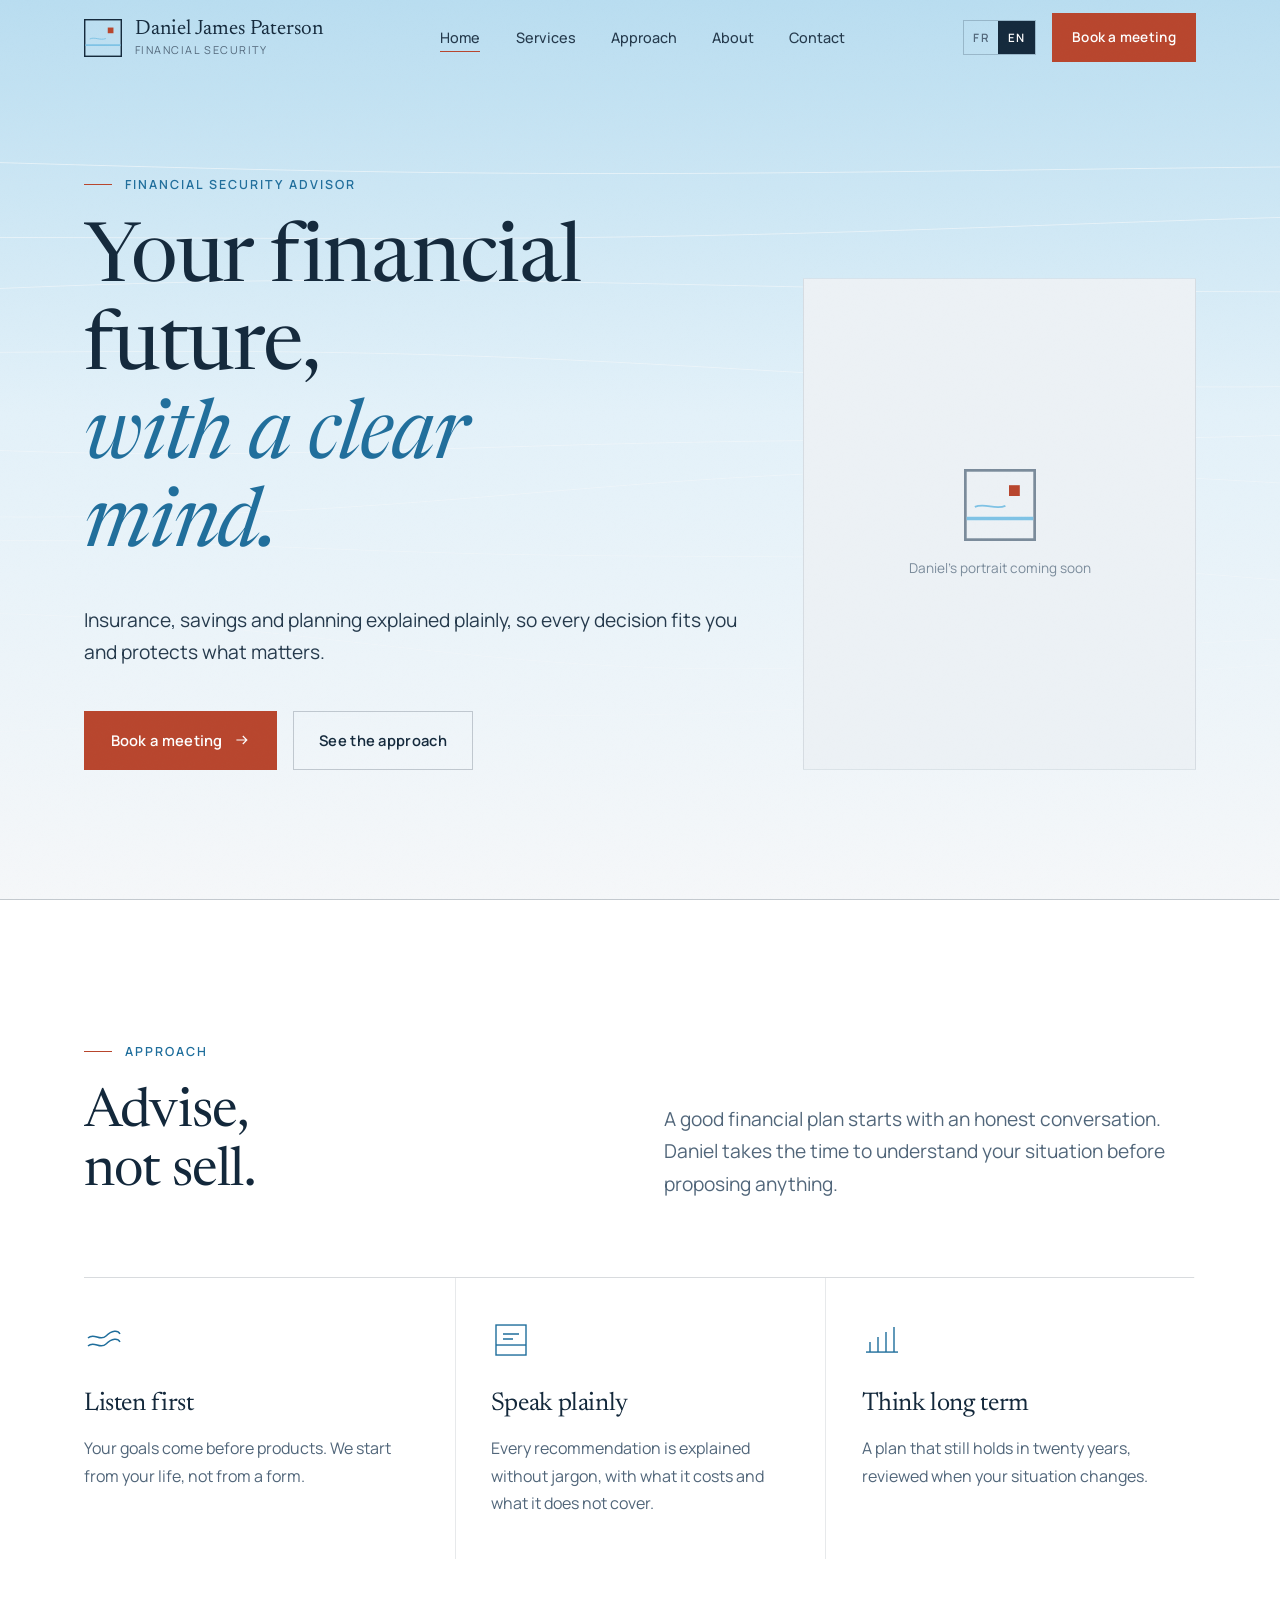
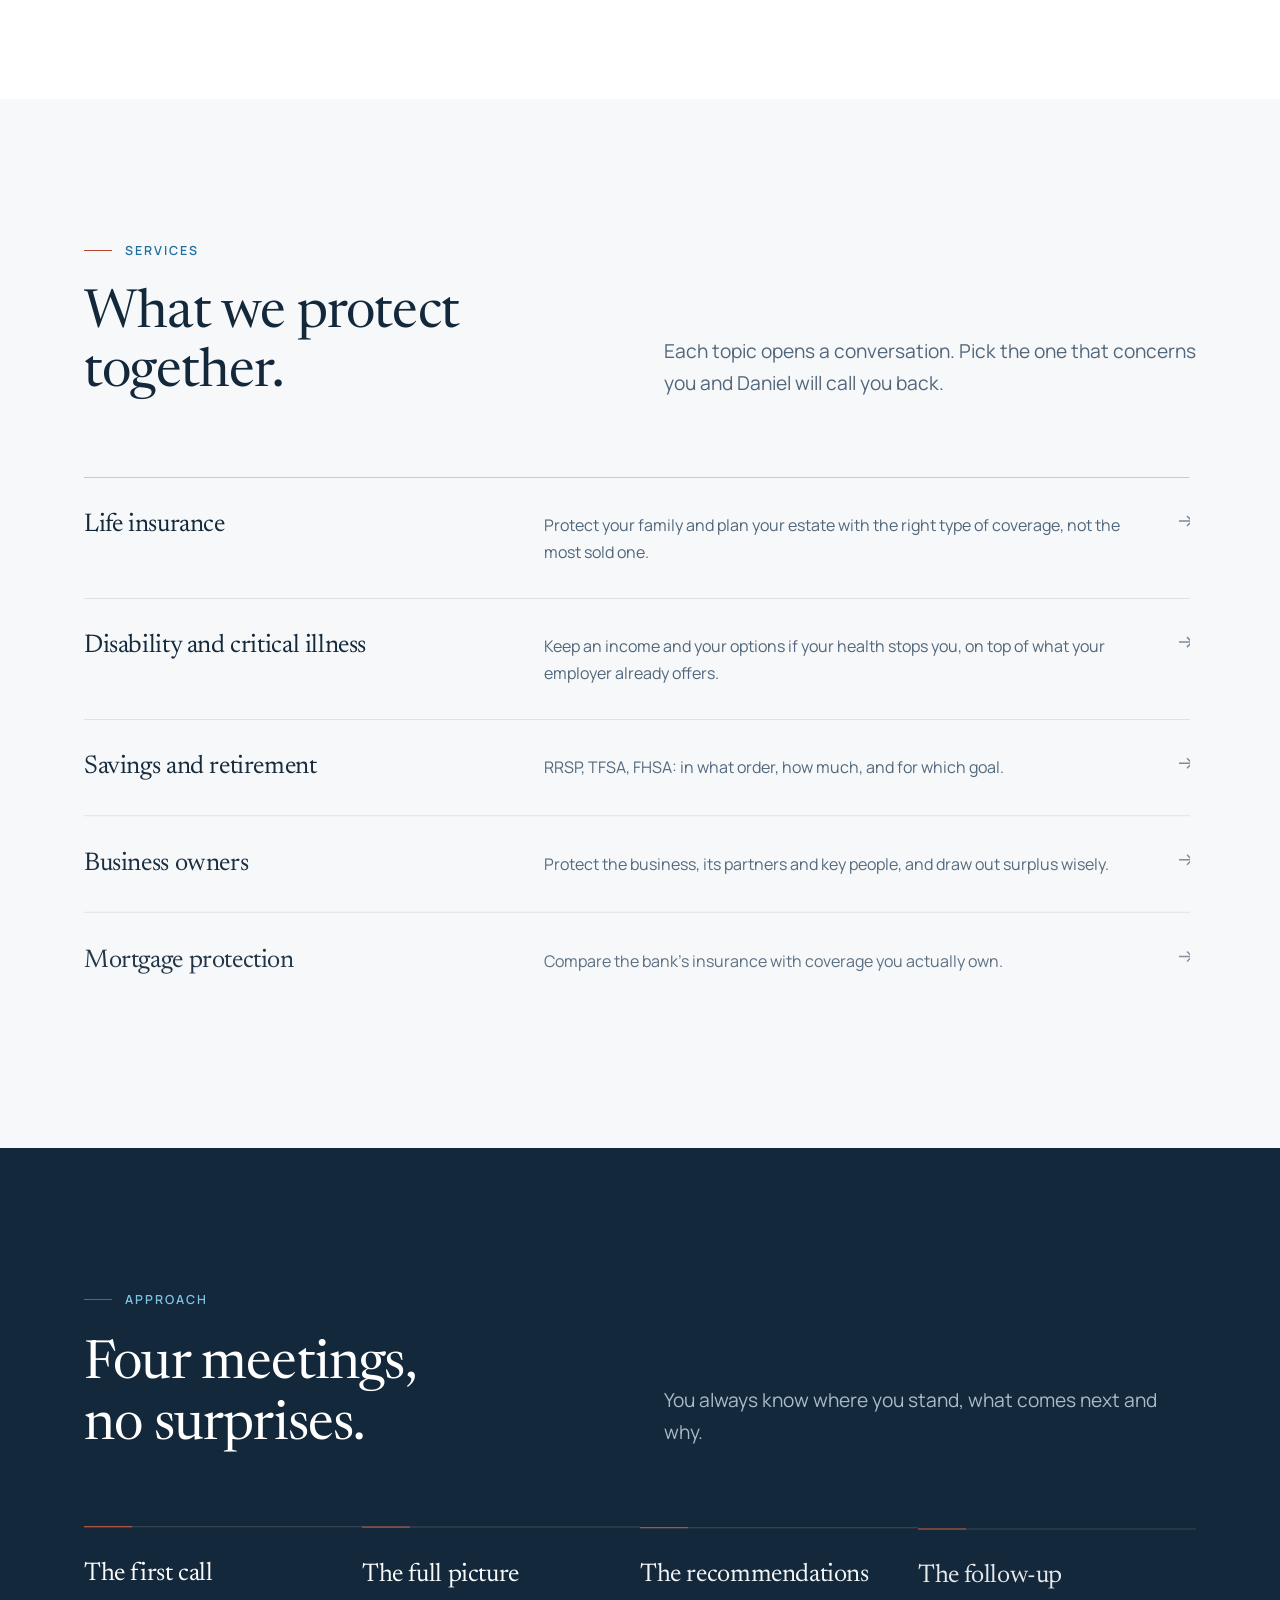
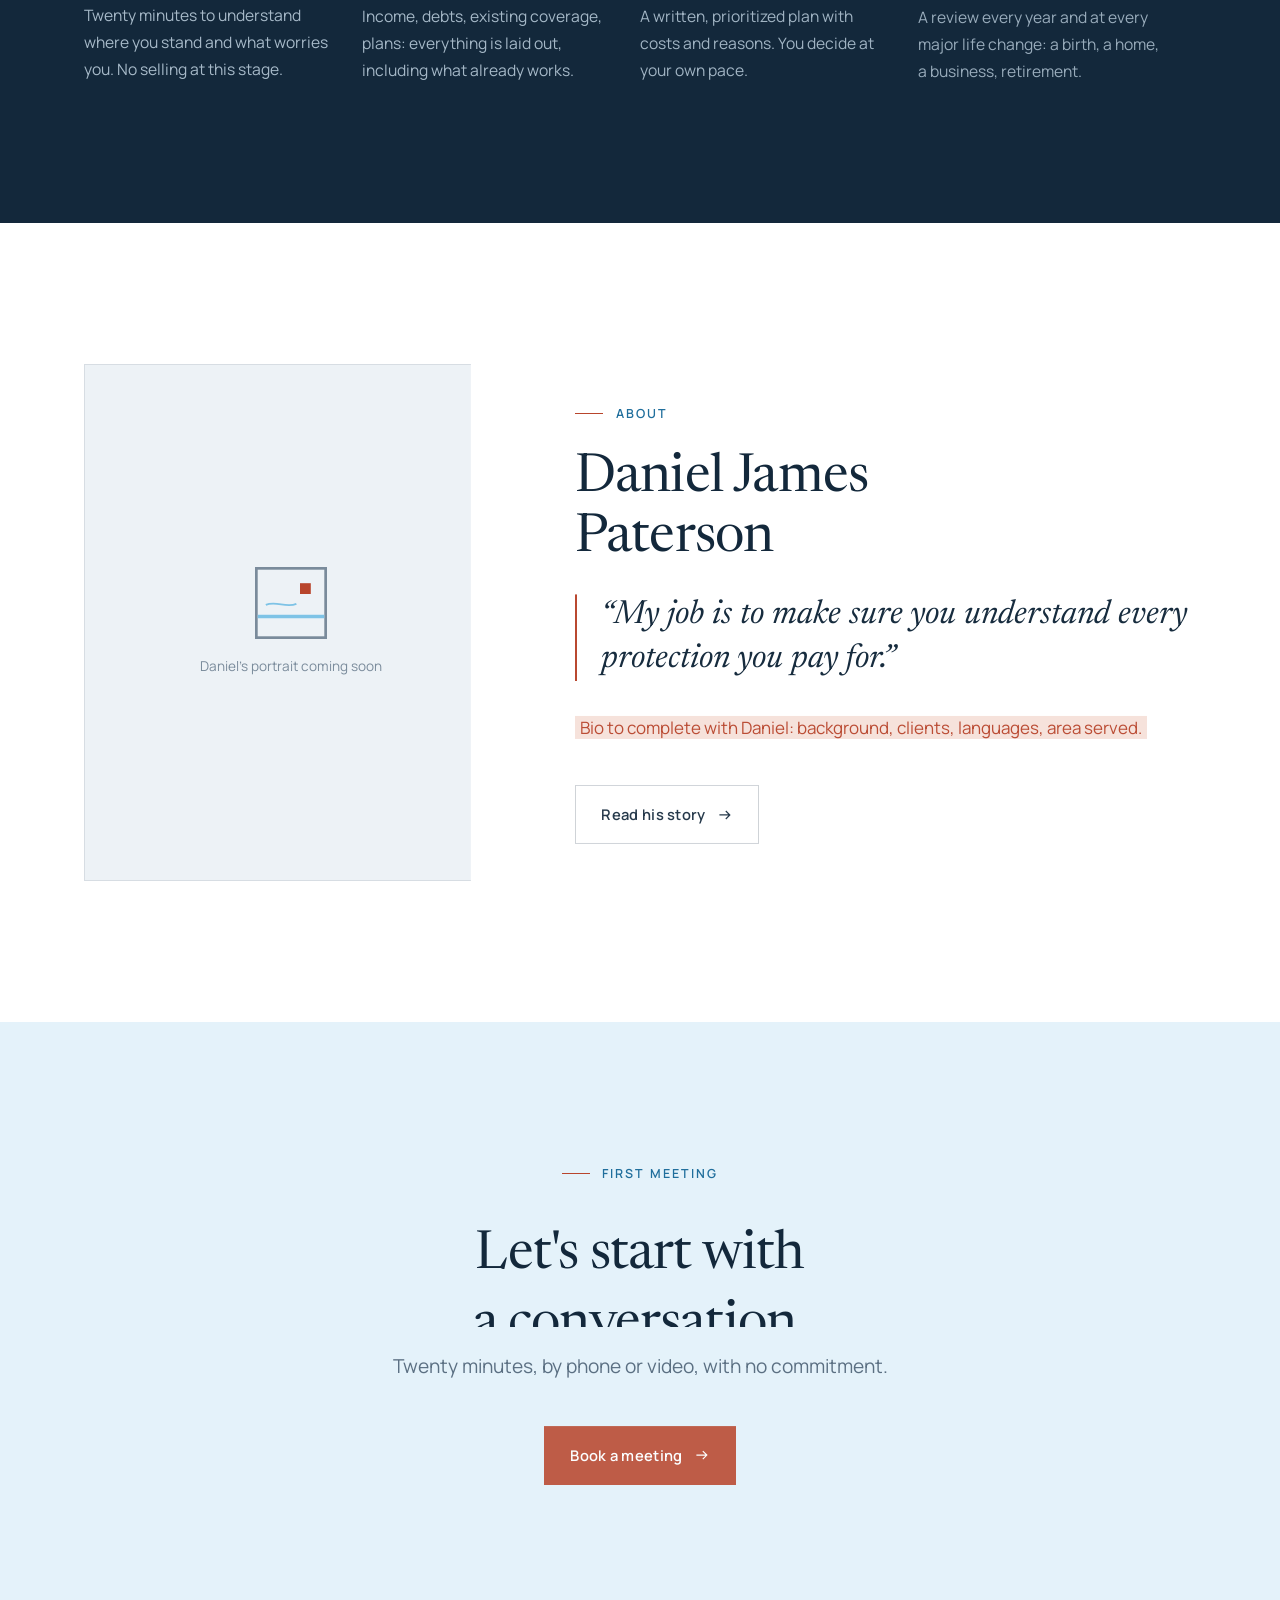
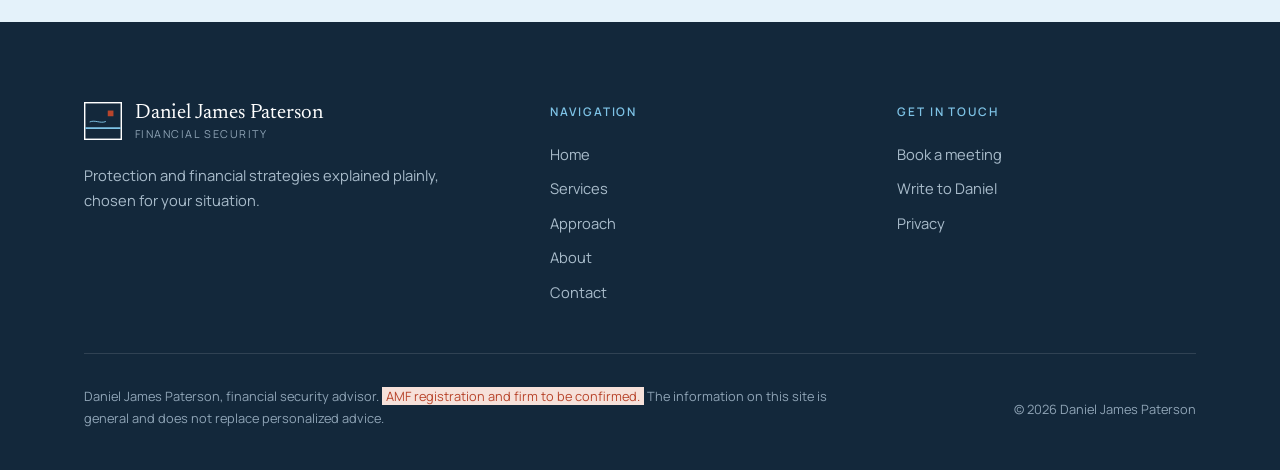
==== index.html @ 4a8aaa99 "Site de Daniel James Paterson : structure, système visuel ciel / nuage / ambre, mouvement Lenis + GS" ====
<!doctype html>
<html lang="fr" data-lang="fr" class="no-js" data-title-fr="Daniel James Paterson, conseiller en sécurité financière" data-title-en="Daniel James Paterson, financial security advisor">
<head>
<meta charset="utf-8">
<meta name="viewport" content="width=device-width, initial-scale=1">
<script>(function(h){h.className='js';try{var l=new URLSearchParams(location.search).get('lang')||localStorage.getItem('djp-lang');if(l==='en'){h.setAttribute('data-lang','en');h.lang='en'}}catch(e){}if(window.matchMedia&&matchMedia('(prefers-reduced-motion: reduce)').matches)h.className+=' reduce'})(document.documentElement)</script>
<title>Daniel James Paterson, conseiller en sécurité financière</title>
<meta name="description" content="Assurance vie, invalidité, épargne et planification expliquées simplement. Prenez rendez-vous avec Daniel James Paterson.">
<link rel="canonical" href="https://danieljamespaterson.vercel.app/">
<meta property="og:type" content="website">
<meta property="og:title" content="Daniel James Paterson, conseiller en sécurité financière">
<meta property="og:description" content="Assurance vie, invalidité, épargne et planification expliquées simplement. Prenez rendez-vous avec Daniel James Paterson.">
<meta property="og:url" content="https://danieljamespaterson.vercel.app/">
<meta property="og:locale" content="fr_CA">
<meta property="og:locale:alternate" content="en_CA">
<meta name="theme-color" content="#B9DEF1">
<link rel="icon" href="/assets/favicon.svg" type="image/svg+xml">
<link rel="preconnect" href="https://fonts.googleapis.com">
<link rel="preconnect" href="https://fonts.gstatic.com" crossorigin>
<link href="https://fonts.googleapis.com/css2?family=Manrope:wght@400;500;600&family=Newsreader:ital,opsz,wght@0,6..72,400;0,6..72,500;1,6..72,400&display=swap" rel="stylesheet">
<link rel="stylesheet" href="/assets/site.css">
<script src="/assets/vendor/lenis.min.js" defer></script>
<script src="/assets/vendor/gsap.min.js" defer></script>
<script src="/assets/vendor/ScrollTrigger.min.js" defer></script>
<script src="/assets/site.js" defer></script>
</head>
<body data-page="index">
<a class="skip" href="#main"><span lang="fr">Aller au contenu</span><span lang="en">Skip to content</span></a>
<header class="site-header">
  <div class="wrap nav">
    <a class="brand" href="/" data-aria-fr="Daniel James Paterson, accueil" data-aria-en="Daniel James Paterson, home" aria-label="Daniel James Paterson, accueil"><svg class="brand-mark" viewBox="0 0 40 40" aria-hidden="true"><rect x="0.75" y="0.75" width="38.5" height="38.5" fill="none" stroke="currentColor" stroke-width="1.5"/><path d="M1.5 27.5 H38.5" stroke="#7EC3E6" stroke-width="2"/><path d="M6 21 C12 18.5 17 23 23 20.5" fill="none" stroke="#7EC3E6" stroke-width="1"/><rect x="25" y="9" width="6" height="6" fill="#B8452C"/></svg><span class="brand-name">Daniel James Paterson<small><span lang="fr">Sécurité financière</span><span lang="en">Financial security</span></small></span></a>
    <nav aria-label="Principale"><ul class="nav-links"><li><a href="/" aria-current="page"><span lang="fr">Accueil</span><span lang="en">Home</span></a></li><li><a href="/#services"><span lang="fr">Services</span><span lang="en">Services</span></a></li><li><a href="/#demarche"><span lang="fr">Démarche</span><span lang="en">Approach</span></a></li><li><a href="/a-propos"><span lang="fr">À propos</span><span lang="en">About</span></a></li><li><a href="/contact"><span lang="fr">Contact</span><span lang="en">Contact</span></a></li></ul></nav>
    <div class="nav-tools">
      <div class="lang-toggle" role="group" aria-label="Langue / Language"><button type="button" data-l="fr" class="on" aria-pressed="true">FR</button><button type="button" data-l="en" aria-pressed="false">EN</button></div>
      <a class="btn btn--primary nav-cta" href="/contact" data-booking><span lang="fr">Prendre rendez-vous</span><span lang="en">Book a meeting</span></a>
      <button class="burger" type="button" aria-label="Menu" aria-expanded="false" aria-controls="mobile-menu"><span></span><span></span><span></span></button>
    </div>
  </div>
</header>
<div class="mobile-menu" id="mobile-menu" data-lenis-prevent>
  <ul><li><a href="/"><span lang="fr">Accueil</span><span lang="en">Home</span></a></li><li><a href="/#services"><span lang="fr">Services</span><span lang="en">Services</span></a></li><li><a href="/#demarche"><span lang="fr">Démarche</span><span lang="en">Approach</span></a></li><li><a href="/a-propos"><span lang="fr">À propos</span><span lang="en">About</span></a></li><li><a href="/contact"><span lang="fr">Contact</span><span lang="en">Contact</span></a></li></ul>
  <a class="btn btn--primary" href="/contact" data-booking><span lang="fr">Prendre rendez-vous</span><span lang="en">Book a meeting</span> <svg viewBox="0 0 20 20" fill="none" aria-hidden="true"><path d="M3 10h13M11 5l5 5-5 5" stroke="currentColor" stroke-width="1.5"/></svg></a>
</div>

<main id="main">
  <section class="hero">
    <div class="hero-sky" aria-hidden="true" data-parallax="-0.06"><canvas></canvas></div>
    <div class="wrap">
      <div class="hero-grid">
        <div>
          <p class="eyebrow"><span lang="fr">Conseiller en sécurité financière</span><span lang="en">Financial security advisor</span></p>
          <h1 data-split><span lang="fr">Votre avenir financier,<br><em>l'esprit clair.</em></span><span lang="en">Your financial future,<br><em>with a clear mind.</em></span></h1>
          <p class="lede" data-reveal><span lang="fr">Assurance, épargne et planification expliquées simplement, pour que chaque décision vous ressemble et protège ce qui compte.</span><span lang="en">Insurance, savings and planning explained plainly, so every decision fits you and protects what matters.</span></p>
          <div class="hero-actions" data-reveal>
            <a class="btn btn--primary" href="/contact" data-booking><span lang="fr">Prendre rendez-vous</span><span lang="en">Book a meeting</span> <svg viewBox="0 0 20 20" fill="none" aria-hidden="true"><path d="M3 10h13M11 5l5 5-5 5" stroke="currentColor" stroke-width="1.5"/></svg></a>
            <a class="btn btn--ghost" href="#demarche"><span lang="fr">Voir la démarche</span><span lang="en">See the approach</span></a>
          </div>
        </div>
        <div class="hero-portrait wipe"><div class="portrait-placeholder"><div><svg class="brand-mark" style="width:72px;height:72px;margin:0 auto 1rem;color:#7A8B9B" viewBox="0 0 40 40" aria-hidden="true"><rect x="0.75" y="0.75" width="38.5" height="38.5" fill="none" stroke="currentColor" stroke-width="1.5"/><path d="M1.5 27.5 H38.5" stroke="#7EC3E6" stroke-width="2"/><path d="M6 21 C12 18.5 17 23 23 20.5" fill="none" stroke="#7EC3E6" stroke-width="1"/><rect x="25" y="9" width="6" height="6" fill="#B8452C"/></svg><span lang="fr">Portrait de Daniel à venir</span><span lang="en">Daniel's portrait coming soon</span></div></div></div>
      </div>
    </div>
    <div class="horizon" aria-hidden="true"></div>
  </section>

  <section class="section section--white" id="approche">
    <div class="wrap">
      <div class="section-head">
        <div><p class="eyebrow"><span lang="fr">Approche</span><span lang="en">Approach</span></p><h2 data-split><span lang="fr">Conseiller,<br>pas vendre.</span><span lang="en">Advise,<br>not sell.</span></h2></div>
        <p class="lede" data-reveal><span lang="fr">Un bon plan financier commence par une conversation honnête. Daniel prend le temps de comprendre votre situation avant de proposer quoi que ce soit.</span><span lang="en">A good financial plan starts with an honest conversation. Daniel takes the time to understand your situation before proposing anything.</span></p>
      </div>
      <div class="pillars" data-rule><div class="pillar" data-reveal><svg class="pillar-icon" viewBox="0 0 40 40" fill="none" stroke="currentColor" stroke-width="1.4"><path d="M4 26 C10 20 16 30 22 24 S34 18 36 22"/><path d="M4 18 C10 12 16 22 22 16 S34 10 36 14"/></svg><h3><span lang="fr">D'abord écouter</span><span lang="en">Listen first</span></h3><p><span lang="fr">Vos objectifs passent avant les produits. On part de votre vie, pas d'un formulaire.</span><span lang="en">Your goals come before products. We start from your life, not from a form.</span></p></div><div class="pillar" data-reveal><svg class="pillar-icon" viewBox="0 0 40 40" fill="none" stroke="currentColor" stroke-width="1.4"><rect x="5" y="5" width="30" height="30"/><path d="M5 25 H35"/><path d="M12 14 H28 M12 19 H22"/></svg><h3><span lang="fr">Parler clairement</span><span lang="en">Speak plainly</span></h3><p><span lang="fr">Chaque recommandation est expliquée sans jargon, avec ce qu'elle coûte et ce qu'elle ne couvre pas.</span><span lang="en">Every recommendation is explained without jargon, with what it costs and what it does not cover.</span></p></div><div class="pillar" data-reveal><svg class="pillar-icon" viewBox="0 0 40 40" fill="none" stroke="currentColor" stroke-width="1.4"><path d="M4 32 H36"/><path d="M8 32 V22 M16 32 V17 M24 32 V12 M32 32 V7"/></svg><h3><span lang="fr">Voir loin</span><span lang="en">Think long term</span></h3><p><span lang="fr">Un plan qui tient dans vingt ans, révisé quand votre situation change.</span><span lang="en">A plan that still holds in twenty years, reviewed when your situation changes.</span></p></div></div>
    </div>
  </section>

  <section class="section" id="services">
    <div class="wrap">
      <div class="section-head">
        <div><p class="eyebrow">Services</p><h2 data-split><span lang="fr">Ce que nous<br>protégeons ensemble.</span><span lang="en">What we protect<br>together.</span></h2></div>
        <p class="lede" data-reveal><span lang="fr">Chaque sujet ouvre une conversation. Choisissez celui qui vous concerne, Daniel vous rappelle.</span><span lang="en">Each topic opens a conversation. Pick the one that concerns you and Daniel will call you back.</span></p>
      </div>
      <div class="services" data-rule>
      <a class="service" href="/contact?sujet=vie" data-reveal>
        <h3><span lang="fr">Assurance vie</span><span lang="en">Life insurance</span></h3>
        <p><span lang="fr">Protéger les vôtres et prévoir la succession, avec le bon type de couverture plutôt que la plus vendue.</span><span lang="en">Protect your family and plan your estate with the right type of coverage, not the most sold one.</span></p>
        <svg class="arrow" viewBox="0 0 20 20" fill="none" aria-hidden="true"><path d="M3 10h13M11 5l5 5-5 5" stroke="currentColor" stroke-width="1.5"/></svg>
      </a>
      <a class="service" href="/contact?sujet=invalidite" data-reveal>
        <h3><span lang="fr">Invalidité et maladies graves</span><span lang="en">Disability and critical illness</span></h3>
        <p><span lang="fr">Garder un revenu et des choix si la santé vous arrête, en complément de ce que votre employeur offre déjà.</span><span lang="en">Keep an income and your options if your health stops you, on top of what your employer already offers.</span></p>
        <svg class="arrow" viewBox="0 0 20 20" fill="none" aria-hidden="true"><path d="M3 10h13M11 5l5 5-5 5" stroke="currentColor" stroke-width="1.5"/></svg>
      </a>
      <a class="service" href="/contact?sujet=epargne" data-reveal>
        <h3><span lang="fr">Épargne et retraite</span><span lang="en">Savings and retirement</span></h3>
        <p><span lang="fr">REER, CELI, CELIAPP : dans quel ordre, combien, et pour quel projet.</span><span lang="en">RRSP, TFSA, FHSA: in what order, how much, and for which goal.</span></p>
        <svg class="arrow" viewBox="0 0 20 20" fill="none" aria-hidden="true"><path d="M3 10h13M11 5l5 5-5 5" stroke="currentColor" stroke-width="1.5"/></svg>
      </a>
      <a class="service" href="/contact?sujet=entreprise" data-reveal>
        <h3><span lang="fr">Entrepreneurs</span><span lang="en">Business owners</span></h3>
        <p><span lang="fr">Protéger l'entreprise, ses associés et ses personnes clés, et sortir les surplus intelligemment.</span><span lang="en">Protect the business, its partners and key people, and draw out surplus wisely.</span></p>
        <svg class="arrow" viewBox="0 0 20 20" fill="none" aria-hidden="true"><path d="M3 10h13M11 5l5 5-5 5" stroke="currentColor" stroke-width="1.5"/></svg>
      </a>
      <a class="service" href="/contact?sujet=hypotheque" data-reveal>
        <h3><span lang="fr">Protection hypothécaire</span><span lang="en">Mortgage protection</span></h3>
        <p><span lang="fr">Comparer l'assurance de la banque avec une couverture qui vous appartient.</span><span lang="en">Compare the bank's insurance with coverage you actually own.</span></p>
        <svg class="arrow" viewBox="0 0 20 20" fill="none" aria-hidden="true"><path d="M3 10h13M11 5l5 5-5 5" stroke="currentColor" stroke-width="1.5"/></svg>
      </a>
      </div>
    </div>
  </section>

  <section class="section section--ink" id="demarche">
    <div class="wrap">
      <div class="section-head">
        <div><p class="eyebrow"><span lang="fr">Démarche</span><span lang="en">Approach</span></p><h2 data-split><span lang="fr">Quatre rendez-vous,<br>aucune surprise.</span><span lang="en">Four meetings,<br>no surprises.</span></h2></div>
        <p class="lede" data-reveal><span lang="fr">Vous savez toujours où vous en êtes, ce qui vient ensuite et pourquoi.</span><span lang="en">You always know where you stand, what comes next and why.</span></p>
      </div>
      <div class="steps"><div class="step" data-reveal><h3><span lang="fr">Le premier appel</span><span lang="en">The first call</span></h3><p><span lang="fr">Vingt minutes pour comprendre où vous en êtes et ce qui vous préoccupe. Aucune vente à cette étape.</span><span lang="en">Twenty minutes to understand where you stand and what worries you. No selling at this stage.</span></p></div><div class="step" data-reveal><h3><span lang="fr">Le portrait</span><span lang="en">The full picture</span></h3><p><span lang="fr">Revenus, dettes, protections existantes, projets : tout est mis à plat, y compris ce qui fonctionne déjà.</span><span lang="en">Income, debts, existing coverage, plans: everything is laid out, including what already works.</span></p></div><div class="step" data-reveal><h3><span lang="fr">Les recommandations</span><span lang="en">The recommendations</span></h3><p><span lang="fr">Un plan écrit, priorisé, avec les coûts et les raisons. Vous décidez à votre rythme.</span><span lang="en">A written, prioritized plan with costs and reasons. You decide at your own pace.</span></p></div><div class="step" data-reveal><h3><span lang="fr">Le suivi</span><span lang="en">The follow-up</span></h3><p><span lang="fr">Une revue chaque année et à chaque grand changement de vie : naissance, maison, entreprise, retraite.</span><span lang="en">A review every year and at every major life change: a birth, a home, a business, retirement.</span></p></div></div>
    </div>
  </section>

  <section class="section section--white" id="a-propos">
    <div class="wrap about-grid">
      <div class="hero-portrait wipe"><div class="portrait-placeholder"><div><svg class="brand-mark" style="width:72px;height:72px;margin:0 auto 1rem;color:#7A8B9B" viewBox="0 0 40 40" aria-hidden="true"><rect x="0.75" y="0.75" width="38.5" height="38.5" fill="none" stroke="currentColor" stroke-width="1.5"/><path d="M1.5 27.5 H38.5" stroke="#7EC3E6" stroke-width="2"/><path d="M6 21 C12 18.5 17 23 23 20.5" fill="none" stroke="#7EC3E6" stroke-width="1"/><rect x="25" y="9" width="6" height="6" fill="#B8452C"/></svg><span lang="fr">Portrait de Daniel à venir</span><span lang="en">Daniel's portrait coming soon</span></div></div></div>
      <div>
        <p class="eyebrow"><span lang="fr">À propos</span><span lang="en">About</span></p>
        <h2 data-split>Daniel James<br>Paterson</h2>
        <blockquote data-reveal><span lang="fr">« Mon travail, c'est que vous compreniez chaque protection que vous payez. »</span><span lang="en">“My job is to make sure you understand every protection you pay for.”</span></blockquote>
        <p data-reveal style="color:var(--texte2)"><span lang="fr"><em class="todo">Biographie à compléter avec Daniel : parcours, clientèle, langues, région desservie.</em></span><span lang="en"><em class="todo">Bio to complete with Daniel: background, clients, languages, area served.</em></span></p>
        <div class="hero-actions" data-reveal><a class="btn btn--ghost" href="/a-propos"><span lang="fr">Lire son parcours</span><span lang="en">Read his story</span> <svg viewBox="0 0 20 20" fill="none" aria-hidden="true"><path d="M3 10h13M11 5l5 5-5 5" stroke="currentColor" stroke-width="1.5"/></svg></a></div>
      </div>
    </div>
  </section>

  <section class="section section--sky cta-band" id="rendez-vous">
    <div class="wrap">
      <p class="eyebrow" style="justify-content:center"><span lang="fr">Premier rendez-vous</span><span lang="en">First meeting</span></p>
      <h2 data-split><span lang="fr">Commençons par<br>une conversation.</span><span lang="en">Let's start with<br>a conversation.</span></h2>
      <p class="lede" data-reveal><span lang="fr">Vingt minutes, au téléphone ou en vidéo, sans engagement.</span><span lang="en">Twenty minutes, by phone or video, with no commitment.</span></p>
      <div class="hero-actions" data-reveal><a class="btn btn--primary" href="/contact" data-booking><span lang="fr">Prendre rendez-vous</span><span lang="en">Book a meeting</span> <svg viewBox="0 0 20 20" fill="none" aria-hidden="true"><path d="M3 10h13M11 5l5 5-5 5" stroke="currentColor" stroke-width="1.5"/></svg></a></div>
    </div>
  </section>
</main>
<footer class="footer">
  <div class="wrap">
    <div class="footer-grid">
      <div>
        <a class="brand" href="/"><svg class="brand-mark" viewBox="0 0 40 40" aria-hidden="true"><rect x="0.75" y="0.75" width="38.5" height="38.5" fill="none" stroke="currentColor" stroke-width="1.5"/><path d="M1.5 27.5 H38.5" stroke="#7EC3E6" stroke-width="2"/><path d="M6 21 C12 18.5 17 23 23 20.5" fill="none" stroke="#7EC3E6" stroke-width="1"/><rect x="25" y="9" width="6" height="6" fill="#B8452C"/></svg><span class="brand-name">Daniel James Paterson<small><span lang="fr">Sécurité financière</span><span lang="en">Financial security</span></small></span></a>
        <p style="margin-top:1.4rem;max-width:26em"><span lang="fr">Des protections et des stratégies financières expliquées simplement, choisies pour votre situation.</span><span lang="en">Protection and financial strategies explained plainly, chosen for your situation.</span></p>
      </div>
      <div>
        <h4><span lang="fr">Navigation</span><span lang="en">Navigation</span></h4>
        <ul><li><a href="/"><span lang="fr">Accueil</span><span lang="en">Home</span></a></li><li><a href="/#services"><span lang="fr">Services</span><span lang="en">Services</span></a></li><li><a href="/#demarche"><span lang="fr">Démarche</span><span lang="en">Approach</span></a></li><li><a href="/a-propos"><span lang="fr">À propos</span><span lang="en">About</span></a></li><li><a href="/contact"><span lang="fr">Contact</span><span lang="en">Contact</span></a></li></ul>
      </div>
      <div>
        <h4><span lang="fr">Nous joindre</span><span lang="en">Get in touch</span></h4>
        <ul>
          <li><a href="/contact" data-booking><span lang="fr">Prendre rendez-vous</span><span lang="en">Book a meeting</span></a></li>
          <li><a href="/contact"><span lang="fr">Écrire à Daniel</span><span lang="en">Write to Daniel</span></a></li>
          <li><a href="/confidentialite"><span lang="fr">Confidentialité</span><span lang="en">Privacy</span></a></li>
        </ul>
      </div>
    </div>
    <div class="footer-legal">
      <p><span lang="fr">Daniel James Paterson, conseiller en sécurité financière. <em class="todo">Inscription AMF et cabinet de rattachement à confirmer.</em> Les informations de ce site sont générales et ne remplacent pas un conseil personnalisé.</span><span lang="en">Daniel James Paterson, financial security advisor. <em class="todo">AMF registration and firm to be confirmed.</em> The information on this site is general and does not replace personalized advice.</span></p>
      <p>© <span data-year></span> Daniel James Paterson</p>
    </div>
  </div>
</footer>
</body>
</html>
---- assets/site.css ----
/* ==========================================================================
   DANIEL JAMES PATERSON — système visuel
   Ciel #7EC3E6 · Nuage #F6F8FA · Ambre #B8452C (touche) · Encre #13283B
   Newsreader (titres) + Manrope (texte) · aucun coin arrondi
   ========================================================================== */

*, *::before, *::after { box-sizing: border-box; margin: 0; padding: 0; }

:root {
  /* Ciel : le bleu de la marque. --ciel sert aux surfaces, --ciel-fonce au texte et aux liens (AA sur blanc) */
  --ciel: #7EC3E6;
  --ciel-clair: #B9DEF1;
  --ciel-pale: #E4F2FA;
  --ciel-fonce: #1F6E9C;
  /* Nuage : les blancs */
  --nuage: #F6F8FA;
  --nuage2: #EDF2F6;
  --blanc: #FFFFFF;
  /* Ambre rouge : la touche. Réservée aux appels à l'action et à un détail par écran */
  --ambre: #B8452C;
  --ambre-vif: #D0593C;
  --ambre-pale: #F6E1DA;
  /* Encre */
  --encre: #13283B;
  --texte: #23384B;
  --texte2: #51667A;
  --texte3: #7A8B9B;
  --ligne: rgba(19,40,59,0.10);
  --ligne-fort: rgba(19,40,59,0.22);

  --serif: 'Newsreader', Georgia, serif;
  --sans: 'Manrope', Arial, sans-serif;
  --ease: cubic-bezier(.22,.61,.36,1);
  --ease-out: cubic-bezier(.16,1,.3,1);
  --ease-in: cubic-bezier(.55,0,1,.45);
  --pad-x: clamp(1rem, 5vw, 5rem);
  --max: 1240px;
  --header-h: 76px;
}

picture { display: contents; }
html { -webkit-text-size-adjust: 100%; }
@media (prefers-reduced-motion: no-preference) { html:not(.lenis) { scroll-behavior: smooth; } }
html.lenis, html.lenis body { height: auto; }
.lenis:not(.lenis-autoToggle).lenis-stopped { overflow: clip; }
.lenis [data-lenis-prevent] { overscroll-behavior: contain; }
.lenis.lenis-smooth iframe { pointer-events: none; }

body {
  font-family: var(--sans);
  background: var(--nuage);
  color: var(--texte);
  font-size: 1.0625rem;
  font-weight: 400;
  line-height: 1.7;
  overflow-x: hidden;
  -webkit-font-smoothing: antialiased;
}
img, svg, video, iframe { display: block; max-width: 100%; }
a { color: inherit; }
button { font: inherit; color: inherit; background: none; border: 0; cursor: pointer; }
::selection { background: var(--ciel-clair); color: var(--encre); }
:focus-visible { outline: 2px solid var(--ciel-fonce); outline-offset: 3px; }

/* Langue : FR par défaut */
html[data-lang="fr"] body [lang="en"],
html[data-lang="en"] body [lang="fr"] { display: none !important; }

/* Grain très léger, papier plutôt que pellicule */
body::after {
  content: '';
  position: fixed; inset: 0;
  pointer-events: none;
  z-index: 9000;
  opacity: .035;
  background-image: url("data:image/svg+xml,%3Csvg viewBox='0 0 200 200' xmlns='http://www.w3.org/2000/svg'%3E%3Cfilter id='n'%3E%3CfeTurbulence type='fractalNoise' baseFrequency='0.9' numOctaves='3' stitchTiles='stitch'/%3E%3C/filter%3E%3Crect width='100%25' height='100%25' filter='url(%23n)'/%3E%3C/svg%3E");
  background-size: 180px;
}

.skip { position: absolute; left: -999px; top: 1rem; z-index: 10001; background: var(--encre); color: var(--blanc); padding: .6rem 1rem; }
.skip:focus { left: 1rem; }

.wrap { width: 100%; max-width: var(--max); margin: 0 auto; padding: 0 var(--pad-x); }

/* ── Typo ── */
h1, h2, h3 { font-family: var(--serif); font-weight: 400; color: var(--encre); letter-spacing: -0.015em; line-height: 1.08; }
h1 { font-size: clamp(2.6rem, 6.4vw, 5.4rem); }
h2 { font-size: clamp(2rem, 4.2vw, 3.4rem); }
h3 { font-size: clamp(1.35rem, 2vw, 1.65rem); line-height: 1.2; }
h1 em, h2 em { font-style: italic; color: var(--ciel-fonce); }
.eyebrow { font-size: .78rem; font-weight: 600; letter-spacing: .16em; text-transform: uppercase; color: var(--ciel-fonce); margin-bottom: 1.4rem; display: flex; align-items: center; gap: .8rem; }
.eyebrow::before { content: ''; width: 28px; height: 1px; background: var(--ambre); }
.lede { font-size: clamp(1.1rem, 1.5vw, 1.25rem); color: var(--texte2); max-width: 38em; }
p + p { margin-top: 1em; }

/* ── Boutons ── */
.btn {
  display: inline-flex; align-items: center; gap: .7rem;
  padding: 1rem 1.6rem; font-size: .92rem; font-weight: 600; letter-spacing: .02em;
  text-decoration: none; border: 1px solid transparent;
  transition: background-color .45s var(--ease-out), color .45s var(--ease-out), border-color .45s var(--ease-out);
}
.btn svg { width: 16px; height: 16px; transition: transform .45s var(--ease-out); }
.btn:hover svg { transform: translateX(4px); }
.btn--primary { background: var(--ambre); color: var(--blanc); }
.btn--primary:hover { background: var(--encre); }
.btn--ghost { border-color: var(--ligne-fort); color: var(--encre); }
.btn--ghost:hover { border-color: var(--encre); background: var(--blanc); }

/* ==========================================================================
   EN-TÊTE
   ========================================================================== */
.site-header {
  position: fixed; top: 0; left: 0; right: 0; z-index: 500;
  height: var(--header-h);
  transition: background-color .5s var(--ease-out), border-color .5s var(--ease-out), translate .5s var(--ease-out);
  border-bottom: 1px solid transparent;
}
.site-header.scrolled { background: rgba(246,248,250,.94); border-bottom-color: var(--ligne); }
.site-header.tucked { translate: 0 -100%; }
.nav { height: 100%; display: flex; align-items: center; justify-content: space-between; gap: 2rem; }
.brand { display: flex; align-items: center; gap: .8rem; text-decoration: none; color: var(--encre); }
.brand-mark { width: 38px; height: 38px; flex: none; }
.brand-name { font-family: var(--serif); font-size: 1.3rem; line-height: 1.1; }
.brand-name small { display: block; font-family: var(--sans); font-size: .68rem; letter-spacing: .14em; text-transform: uppercase; color: var(--texte2); margin-top: .15rem; }
.nav-links { display: flex; gap: 2.2rem; list-style: none; }
.nav-links a { text-decoration: none; font-size: .9rem; font-weight: 500; color: var(--texte); position: relative; padding: .3rem 0; }
.nav-links a::after { content: ''; position: absolute; left: 0; right: 0; bottom: 0; height: 1px; background: var(--ambre); transform: scaleX(0); transform-origin: right; transition: transform .5s var(--ease-out); }
.nav-links a:hover::after, .nav-links a[aria-current="page"]::after { transform: scaleX(1); transform-origin: left; }
.nav-tools { display: flex; align-items: center; gap: 1rem; }
.lang-toggle { display: flex; border: 1px solid var(--ligne-fort); }
.lang-toggle button { font-size: .72rem; font-weight: 600; letter-spacing: .1em; padding: .4rem .6rem; color: var(--texte2); }
.lang-toggle button.on { background: var(--encre); color: var(--blanc); }
.nav-cta { padding: .75rem 1.2rem; font-size: .85rem; }
.burger { display: none; width: 44px; height: 44px; position: relative; }
.burger span { position: absolute; left: 11px; right: 11px; height: 1.5px; background: var(--encre); transition: transform .45s var(--ease-out), opacity .3s; }
.burger span:nth-child(1) { top: 16px; } .burger span:nth-child(2) { top: 22px; } .burger span:nth-child(3) { top: 28px; }
.burger[aria-expanded="true"] span:nth-child(1) { transform: translateY(6px) rotate(45deg); }
.burger[aria-expanded="true"] span:nth-child(2) { opacity: 0; }
.burger[aria-expanded="true"] span:nth-child(3) { transform: translateY(-6px) rotate(-45deg); }

.mobile-menu {
  position: fixed; inset: 0; z-index: 490; background: var(--nuage);
  padding: calc(var(--header-h) + 2rem) var(--pad-x) 2rem;
  display: flex; flex-direction: column; gap: 2rem; overflow-y: auto;
  clip-path: inset(0 0 100% 0); visibility: hidden;
  transition: clip-path .6s var(--ease-out), visibility 0s .6s;
}
.mobile-menu.open { clip-path: inset(0 0 0 0); visibility: visible; transition: clip-path .6s var(--ease-out), visibility 0s; }
.mobile-menu ul { list-style: none; }
.mobile-menu li a { display: block; font-family: var(--serif); font-size: 2.2rem; color: var(--encre); text-decoration: none; padding: .4rem 0; border-bottom: 1px solid var(--ligne); }

@media (max-width: 960px) {
  .nav-links, .nav-cta { display: none; }
  .burger { display: block; }
}

/* ==========================================================================
   HÉROS — ciel
   ========================================================================== */
.hero {
  position: relative; min-height: 100svh; display: flex; align-items: center;
  padding: calc(var(--header-h) + 3rem) 0 5rem; overflow: hidden;
  background: linear-gradient(180deg, var(--ciel-clair) 0%, var(--ciel-pale) 46%, var(--nuage) 100%);
}
.hero-sky { position: absolute; inset: 0; pointer-events: none; }
.hero-sky canvas { width: 100%; height: 100%; }
.hero .wrap { position: relative; z-index: 2; }
.hero-grid { display: grid; grid-template-columns: 1.25fr .75fr; gap: 4rem; align-items: end; }
.hero h1 { max-width: 12ch; }
.hero .lede { margin-top: 2rem; color: var(--texte); }
.hero-actions { display: flex; flex-wrap: wrap; gap: 1rem; margin-top: 2.6rem; }
.hero-portrait { position: relative; aspect-ratio: 4 / 5; background: var(--nuage2); border: 1px solid var(--ligne); overflow: hidden; }
.hero-portrait img { width: 100%; height: 100%; object-fit: cover; }
.portrait-placeholder { position: absolute; inset: 0; display: grid; place-items: center; text-align: center; padding: 2rem; color: var(--texte3); font-size: .85rem; }
.portrait-placeholder svg { width: 72px; height: 72px; margin: 0 auto 1rem; }
.horizon { position: absolute; left: 0; right: 0; bottom: 0; height: 1px; background: var(--ligne-fort); z-index: 2; }
@media (max-width: 860px) {
  .hero-grid { grid-template-columns: 1fr; gap: 3rem; }
  .hero-portrait { max-width: 360px; }
}

/* ==========================================================================
   SECTIONS
   ========================================================================== */
section { position: relative; scroll-margin-top: var(--header-h); }
.section { padding: clamp(5rem, 11vw, 9rem) 0; }
.section--white { background: var(--blanc); }
.section--sky { background: var(--ciel-pale); }
.section--ink { background: var(--encre); color: #D5E2EC; }
.section--ink h2, .section--ink h3 { color: var(--blanc); }
.section--ink .eyebrow { color: var(--ciel); }
.section--ink .lede { color: #A9BCCB; }
.section-head { display: grid; grid-template-columns: 1fr 1fr; gap: 3rem; align-items: end; margin-bottom: clamp(3rem, 6vw, 5rem); }
@media (max-width: 860px) { .section-head { grid-template-columns: 1fr; gap: 1.5rem; } }

/* Approche : trois piliers */
.pillars { display: grid; grid-template-columns: repeat(3, 1fr); border-top: 1px solid var(--ligne-fort); }
.pillar { padding: 2.6rem 2.2rem 2.6rem 0; }
.pillar + .pillar { padding-left: 2.2rem; border-left: 1px solid var(--ligne); }
.pillar h3 { margin-bottom: 1rem; }
.pillar p { color: var(--texte2); font-size: 1rem; }
.pillar-icon { width: 40px; height: 40px; margin-bottom: 1.8rem; color: var(--ciel-fonce); }
@media (max-width: 860px) {
  .pillars { grid-template-columns: 1fr; }
  .pillar, .pillar + .pillar { padding: 2.2rem 0; border-left: 0; border-bottom: 1px solid var(--ligne); }
}

/* Services : liste éditoriale */
.services { border-top: 1px solid var(--ligne-fort); }
.service {
  display: grid; grid-template-columns: 1fr 1.4fr auto; gap: 2rem; align-items: baseline;
  padding: 2rem 0; border-bottom: 1px solid var(--ligne); text-decoration: none;
  transition: padding-left .5s var(--ease-out), background-color .5s var(--ease-out);
}
.service h3 { transition: color .45s var(--ease-out); }
.service p { color: var(--texte2); font-size: 1rem; }
.service .arrow { width: 20px; height: 20px; color: var(--texte3); transition: transform .5s var(--ease-out), color .45s; }
.service:hover { padding-left: 1rem; }
.service:hover h3 { color: var(--ciel-fonce); }
.service:hover .arrow { transform: translateX(6px); color: var(--ambre); }
@media (max-width: 760px) { .service { grid-template-columns: 1fr; gap: .6rem; } .service .arrow { display: none; } }

/* Démarche : étapes nommées */
.steps { display: grid; grid-template-columns: repeat(4, 1fr); gap: 0; counter-reset: s; }
.step { padding: 2rem 1.8rem 0 0; border-top: 1px solid rgba(255,255,255,.18); position: relative; }
.step::before { content: ''; position: absolute; top: -1px; left: 0; width: 48px; height: 1px; background: var(--ambre-vif); }
.step h3 { margin-bottom: .8rem; }
.step p { font-size: .98rem; color: #A9BCCB; }
@media (max-width: 960px) { .steps { grid-template-columns: 1fr 1fr; row-gap: 3rem; } }
@media (max-width: 560px) { .steps { grid-template-columns: 1fr; } }

/* À propos (aperçu) */
.about-grid { display: grid; grid-template-columns: .8fr 1.2fr; gap: clamp(2.5rem, 6vw, 6rem); align-items: center; }
.about-grid .hero-portrait { aspect-ratio: 4 / 5; }
.about-grid blockquote { font-family: var(--serif); font-size: clamp(1.5rem, 2.6vw, 2.1rem); line-height: 1.3; color: var(--encre); font-style: italic; margin: 2rem 0; padding-left: 1.5rem; border-left: 2px solid var(--ambre); }
@media (max-width: 860px) { .about-grid { grid-template-columns: 1fr; } }

/* Appel final */
.cta-band { text-align: center; }
.cta-band h2 { max-width: 16ch; margin: 0 auto; }
.cta-band .lede { margin: 1.6rem auto 0; }
.cta-band .hero-actions { justify-content: center; }

/* Page intérieure */
.page-hero { padding: calc(var(--header-h) + clamp(4rem, 9vw, 7rem)) 0 clamp(3rem, 6vw, 5rem); background: linear-gradient(180deg, var(--ciel-pale), var(--nuage)); border-bottom: 1px solid var(--ligne); }
.page-hero h1 { font-size: clamp(2.4rem, 5.4vw, 4.4rem); max-width: 16ch; }
.page-hero .lede { margin-top: 1.6rem; }
.prose { max-width: 44em; }
.prose h2 { font-size: clamp(1.6rem, 2.8vw, 2.2rem); margin: 3rem 0 1rem; }
.prose ul { margin: 1rem 0 1rem 1.2rem; }
.prose li + li { margin-top: .4rem; }
.prose a { color: var(--ciel-fonce); }

/* Formulaire */
.form-grid { display: grid; grid-template-columns: 1fr 1fr; gap: 1.4rem; }
.field { display: flex; flex-direction: column; gap: .45rem; }
.field--full { grid-column: 1 / -1; }
.field label { font-size: .8rem; font-weight: 600; letter-spacing: .06em; text-transform: uppercase; color: var(--texte2); }
.field input, .field select, .field textarea {
  font: inherit; color: var(--encre); background: var(--blanc);
  border: 1px solid var(--ligne-fort); border-radius: 0; padding: .9rem 1rem;
  transition: border-color .4s var(--ease-out);
}
.field input:focus, .field select:focus, .field textarea:focus { outline: none; border-color: var(--ciel-fonce); }
.field textarea { min-height: 140px; resize: vertical; }
.consent { display: flex; gap: .8rem; align-items: flex-start; font-size: .88rem; color: var(--texte2); }
.consent input { margin-top: .3rem; accent-color: var(--ambre); }
.hp { position: absolute; left: -9999px; width: 1px; height: 1px; overflow: hidden; }
.form-status { margin-top: 1rem; font-size: .95rem; min-height: 1.5em; }
.form-status.ok { color: var(--ciel-fonce); }
.form-status.err { color: var(--ambre); }
.contact-grid { display: grid; grid-template-columns: 1.3fr .7fr; gap: clamp(2.5rem, 6vw, 6rem); }
.contact-aside dl { display: grid; gap: 1.6rem; }
.contact-aside dt { font-size: .75rem; font-weight: 600; letter-spacing: .14em; text-transform: uppercase; color: var(--texte3); }
.contact-aside dd { font-family: var(--serif); font-size: 1.3rem; color: var(--encre); }
@media (max-width: 860px) { .contact-grid, .form-grid { grid-template-columns: 1fr; } }

/* Marqueur de contenu à confirmer (retiré quand Daniel valide) */
.todo { background: var(--ambre-pale); color: var(--ambre); padding: 0 .3em; font-style: normal; }

/* ==========================================================================
   PIED DE PAGE
   ========================================================================== */
.footer { background: var(--encre); color: #A9BCCB; padding: 5rem 0 2.5rem; font-size: .92rem; }
.footer-grid { display: grid; grid-template-columns: 1.4fr 1fr 1fr; gap: 3rem; padding-bottom: 3rem; border-bottom: 1px solid rgba(255,255,255,.12); }
.footer .brand { color: var(--blanc); }
.footer .brand-name small { color: #8FA4B6; }
.footer h4 { font-size: .74rem; font-weight: 600; letter-spacing: .16em; text-transform: uppercase; color: var(--ciel); margin-bottom: 1.2rem; }
.footer ul { list-style: none; display: grid; gap: .6rem; }
.footer a { text-decoration: none; transition: color .4s var(--ease-out); }
.footer a:hover { color: var(--blanc); }
.footer-legal { padding-top: 2rem; display: flex; flex-wrap: wrap; justify-content: space-between; gap: 1rem; font-size: .8rem; color: #8FA4B6; }
.footer-legal p { max-width: 60em; }
@media (max-width: 860px) { .footer-grid { grid-template-columns: 1fr; } }

/* ==========================================================================
   MOUVEMENT — révélations (pilotées par GSAP dans site.js)
   Sans JS ou en mouvement réduit, tout reste visible.
   ========================================================================== */
.js .line-mask { display: block; overflow: hidden; padding-bottom: .08em; margin-bottom: -.08em; }
.js .line-mask > span { display: block; }
.js [data-reveal] { opacity: 0; }
.js.reduce [data-reveal] { opacity: 1; }
.wipe { clip-path: inset(0 100% 0 0); }
.reduce .wipe, .no-js .wipe { clip-path: none; }

/* 404 */
.notfound { min-height: 100svh; display: grid; place-items: center; text-align: center; background: linear-gradient(180deg, var(--ciel-clair), var(--nuage)); padding: 6rem var(--pad-x); }
.notfound h1 { margin-bottom: 1.4rem; }

@media (max-width: 560px) {
  .brand-name { font-size: 1.08rem; white-space: nowrap; }
  .brand-name small { display: none; }
  .brand-mark { width: 32px; height: 32px; }
  .nav { gap: .8rem; }
  .nav-tools { gap: .4rem; }
}
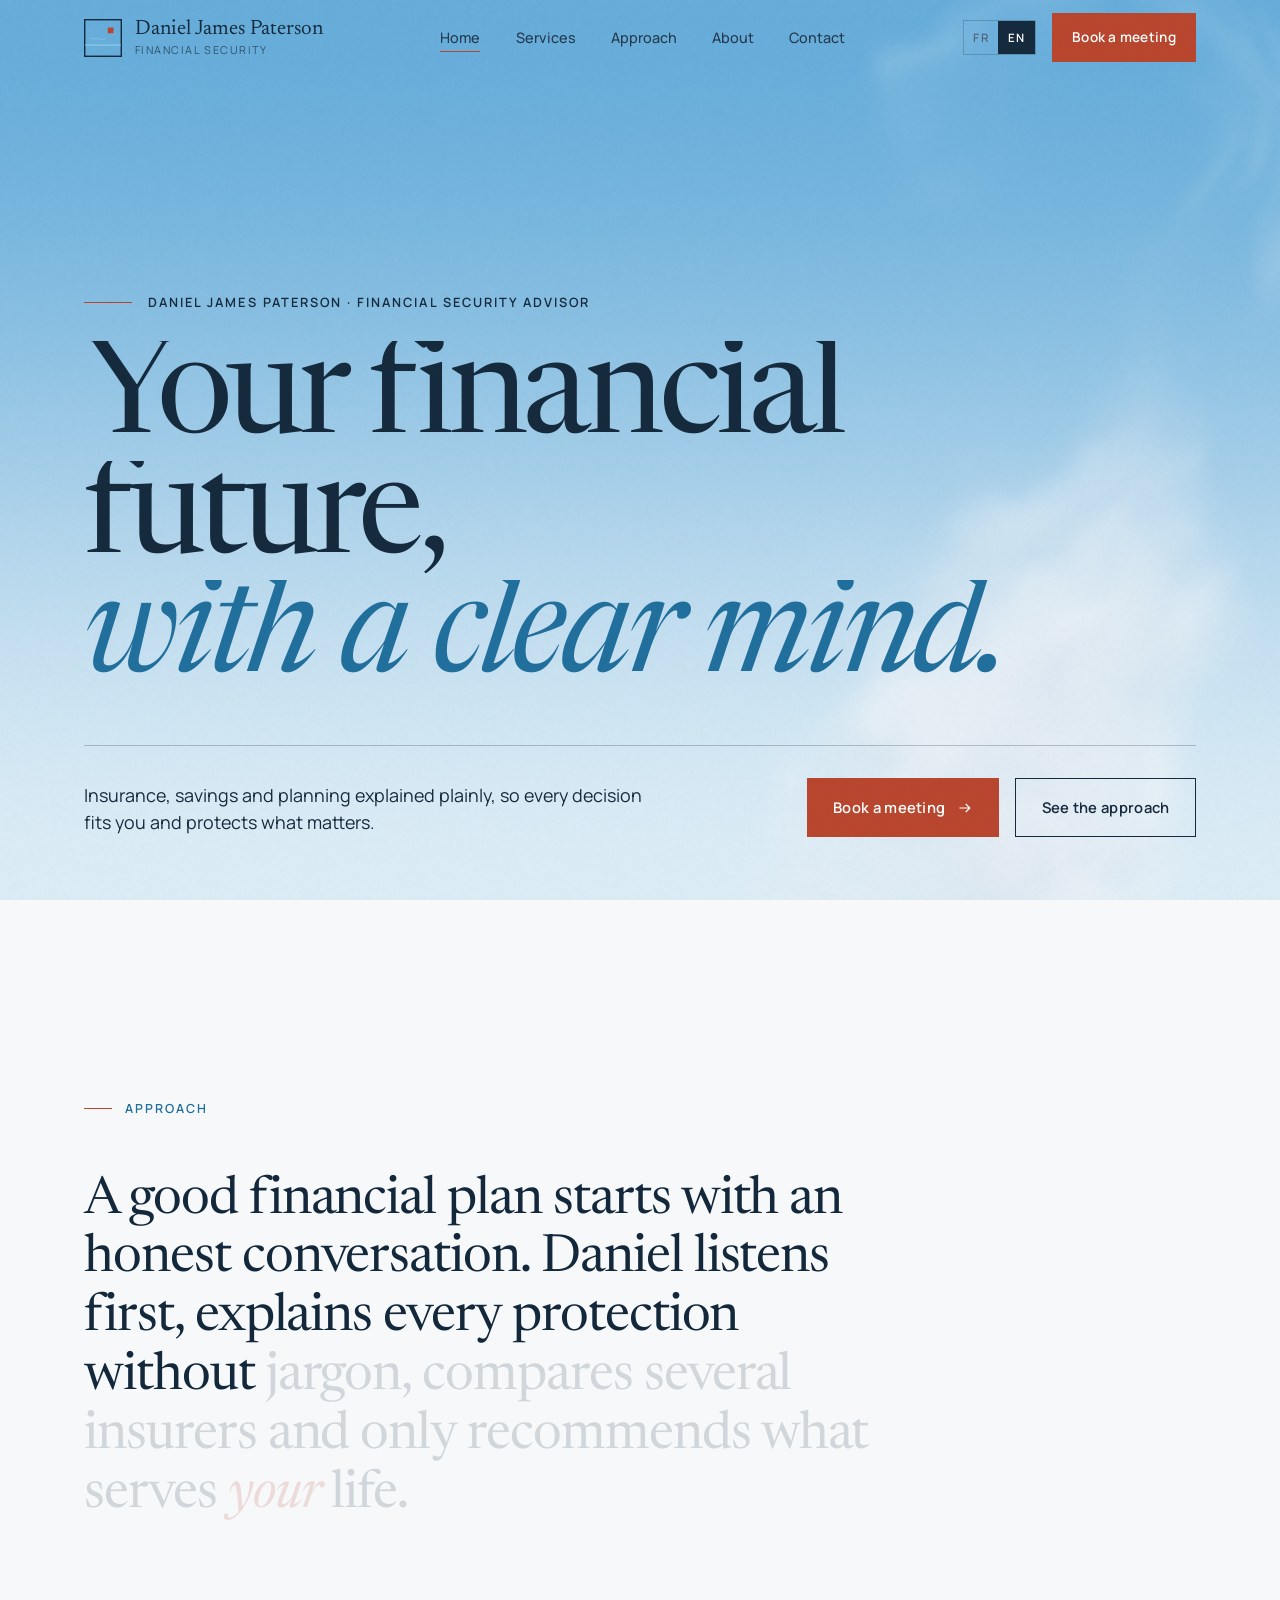
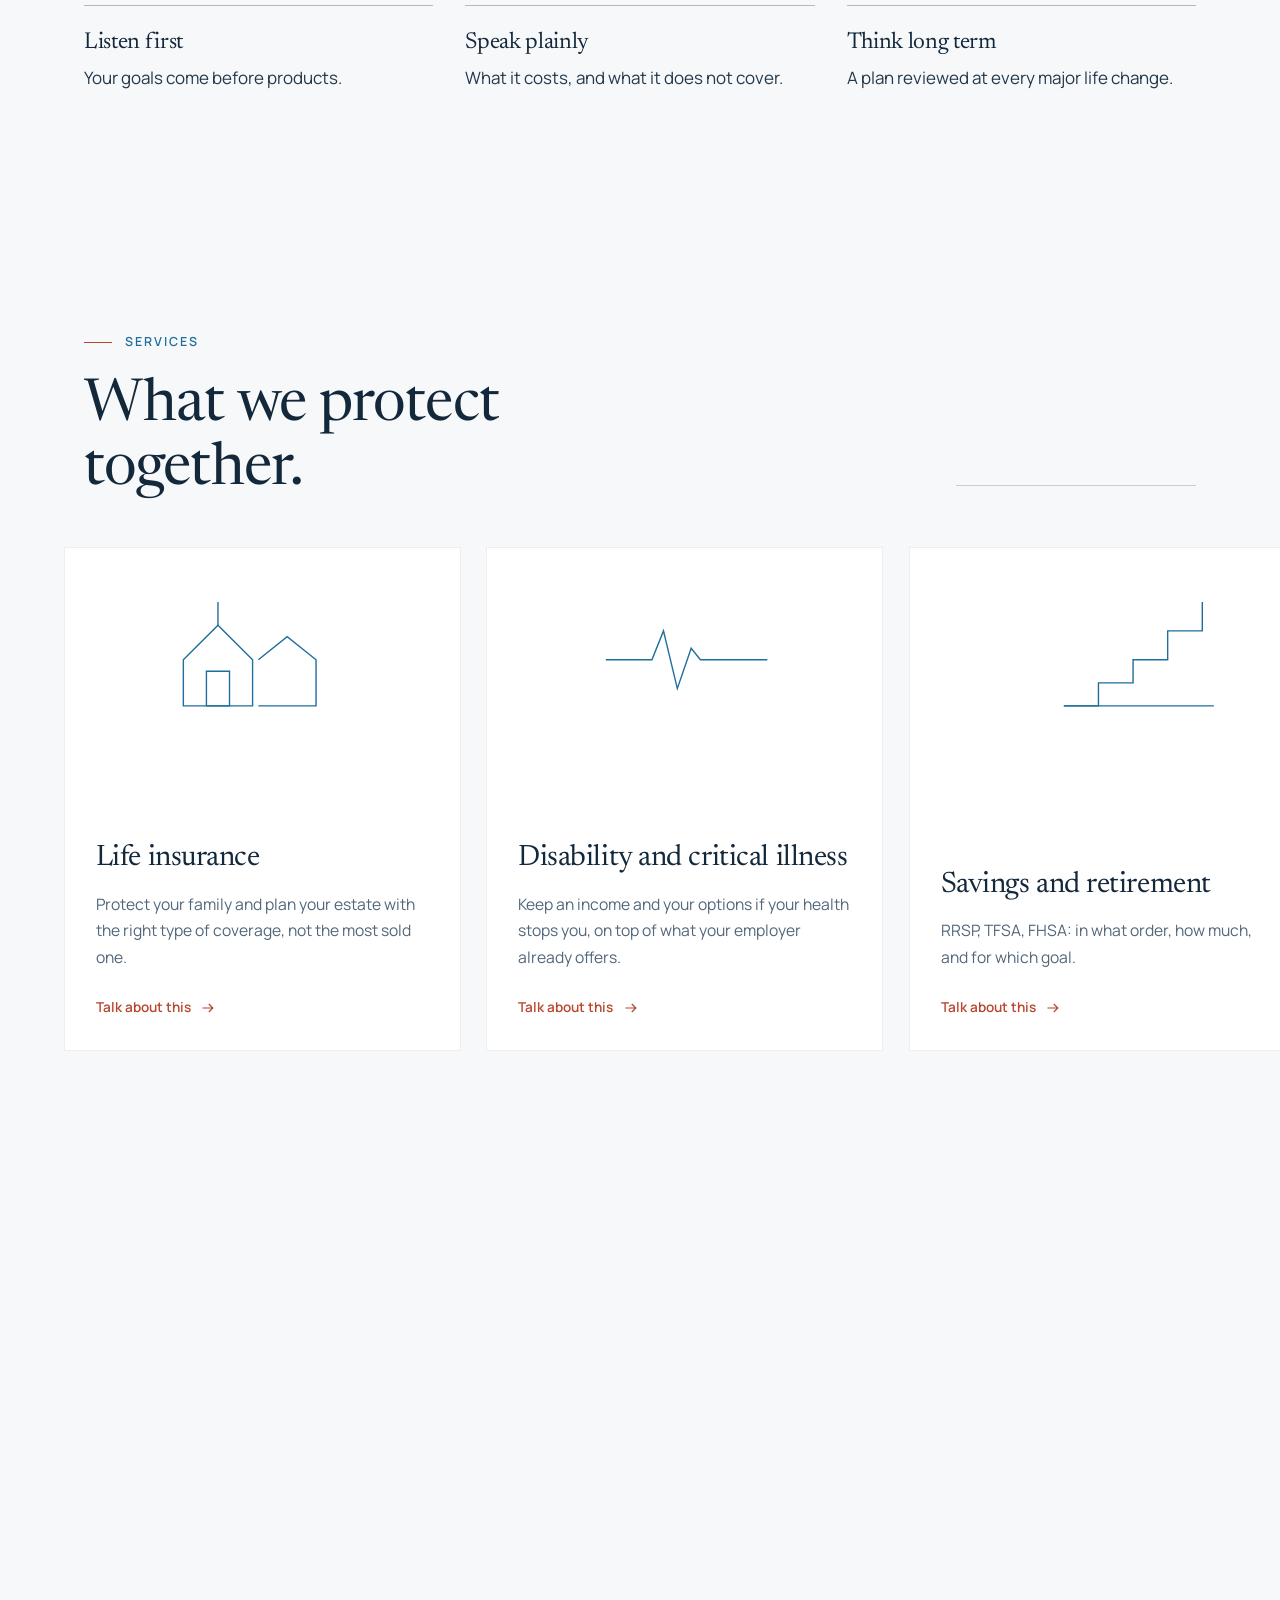
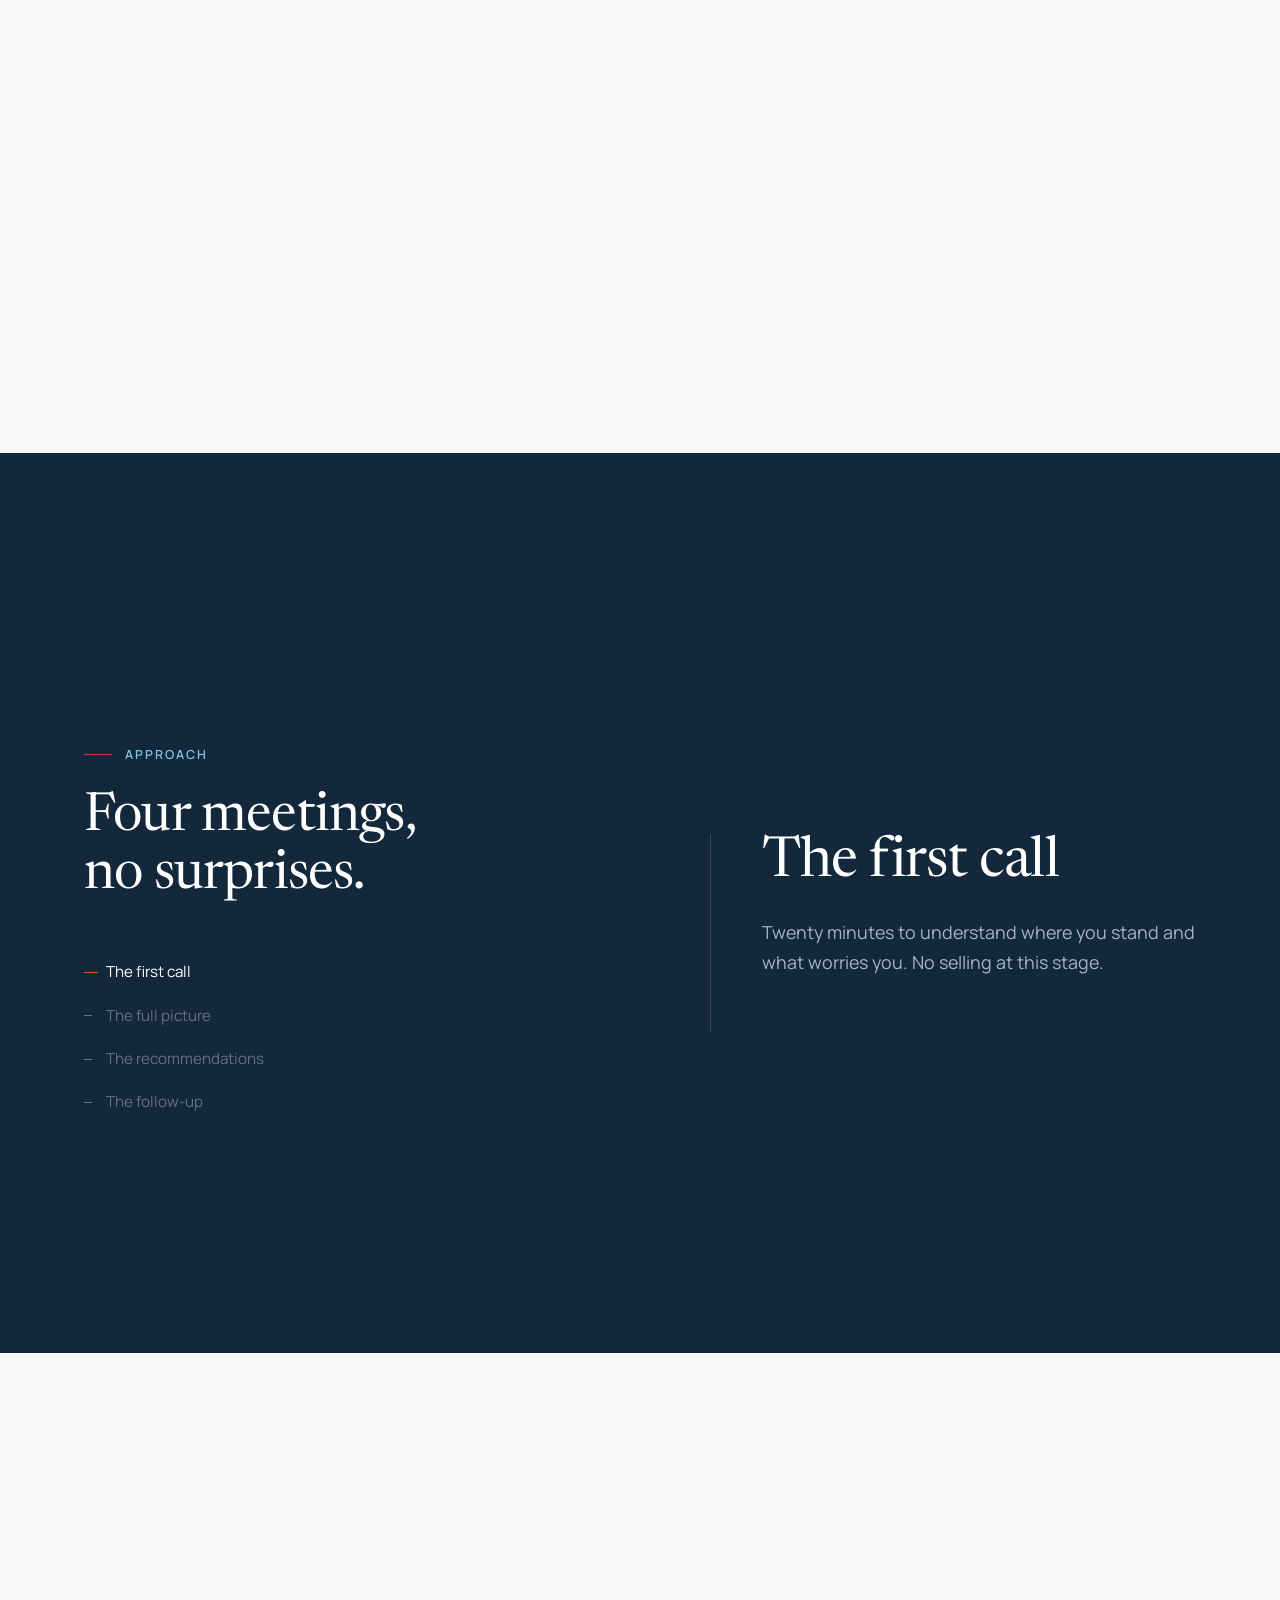
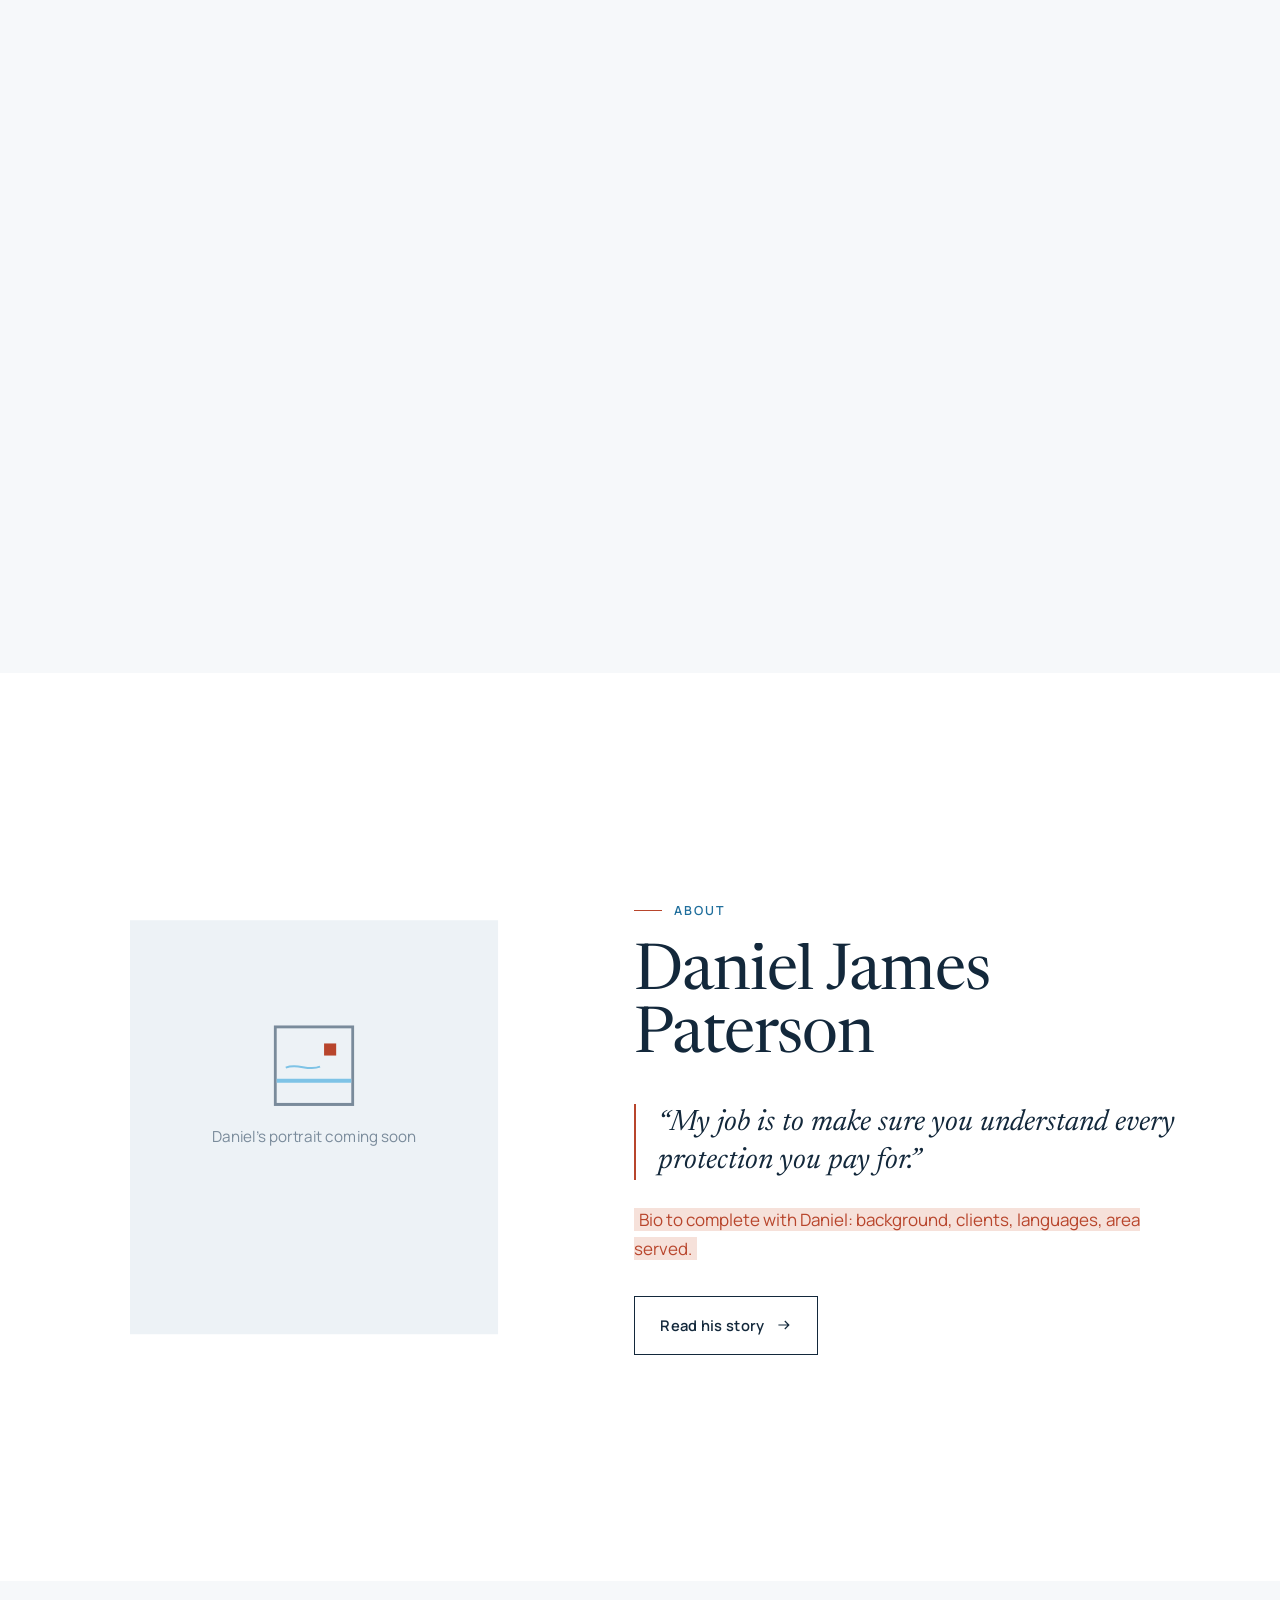
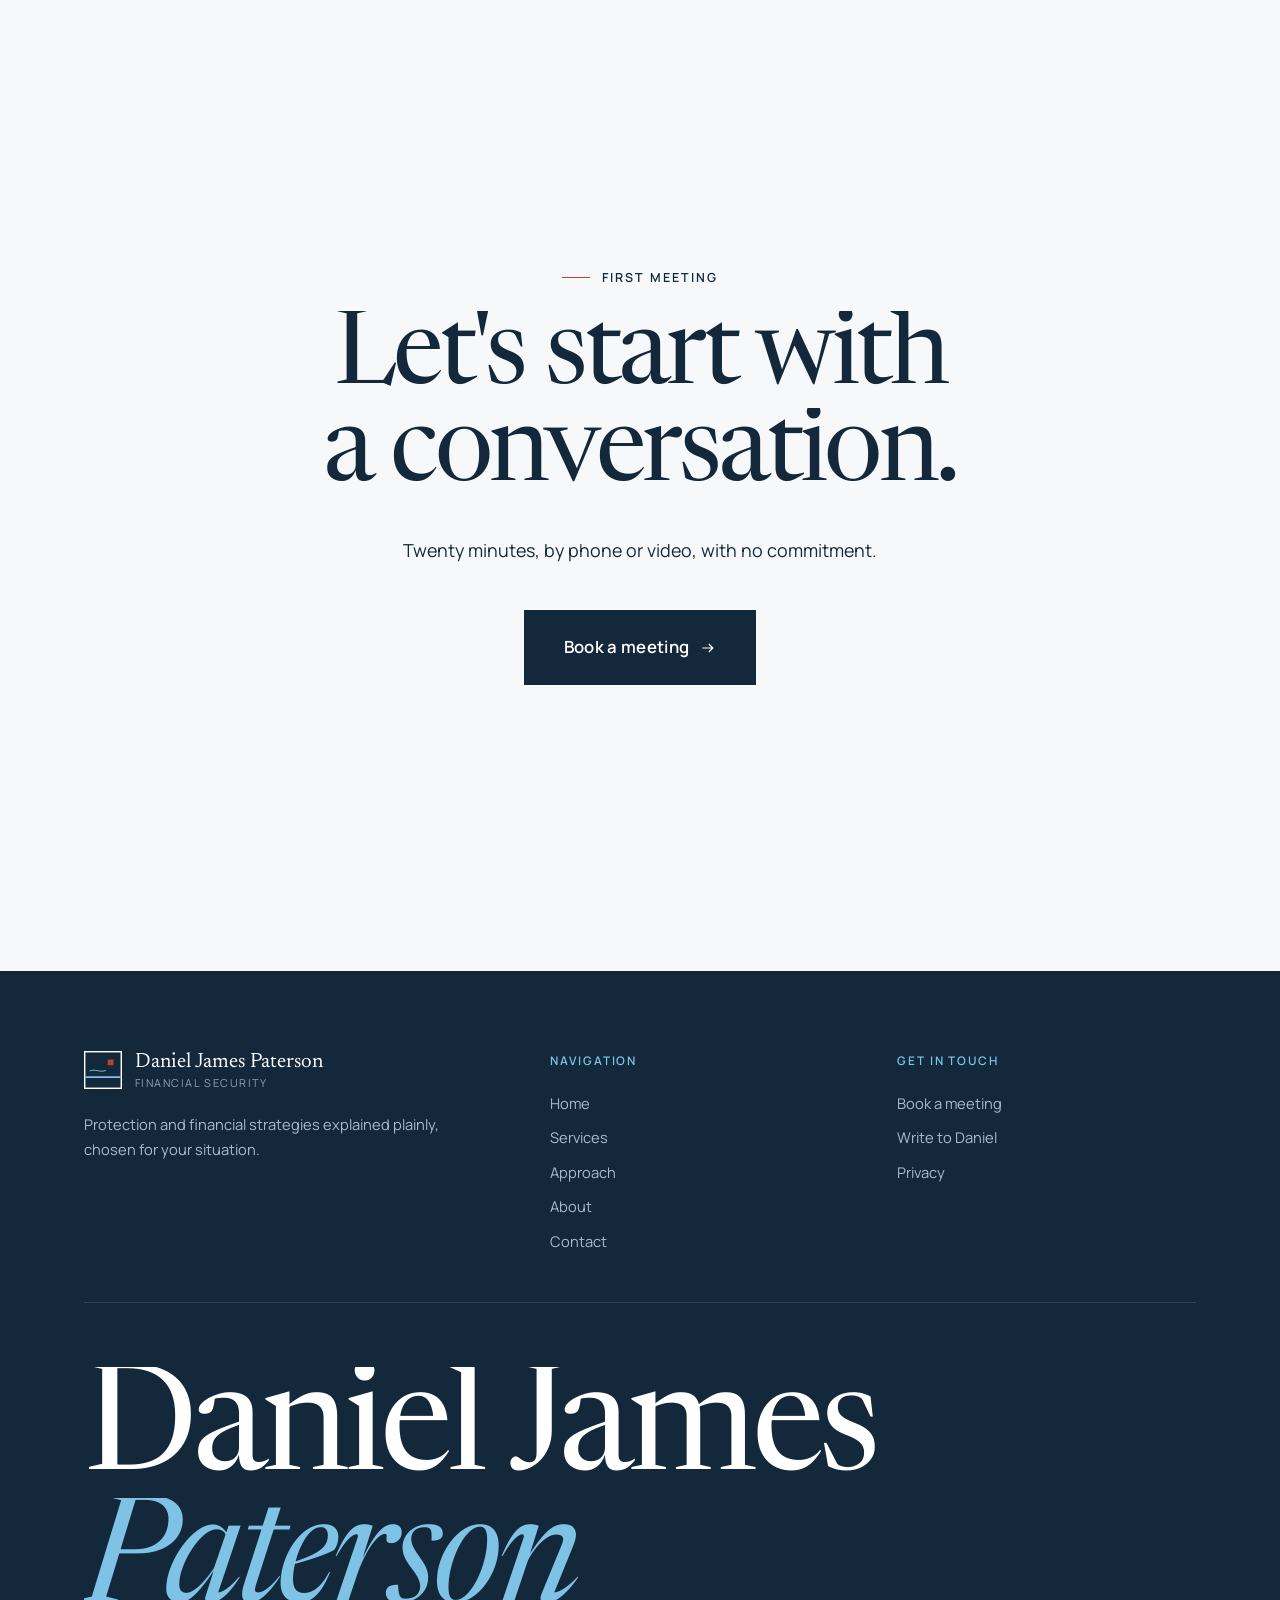
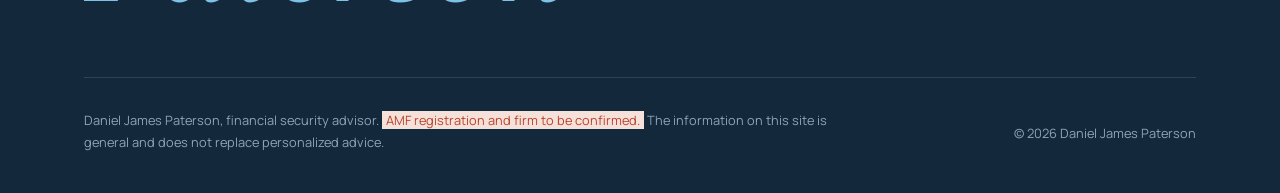
==== commit 6ee48278: "Accueil « Une journée dans le ciel » : ciel WebGL piloté au défilement, voile d'intro, transitions d" ====
--- a/index.html
+++ b/index.html
@@ -3,7 +3,7 @@
 <head>
 <meta charset="utf-8">
 <meta name="viewport" content="width=device-width, initial-scale=1">
-<script>(function(h){h.className='js';try{var l=new URLSearchParams(location.search).get('lang')||localStorage.getItem('djp-lang');if(l==='en'){h.setAttribute('data-lang','en');h.lang='en'}}catch(e){}if(window.matchMedia&&matchMedia('(prefers-reduced-motion: reduce)').matches)h.className+=' reduce'})(document.documentElement)</script>
+<script>(function(h){h.className='js veiled';try{var l=new URLSearchParams(location.search).get('lang')||localStorage.getItem('djp-lang');if(l==='en'){h.setAttribute('data-lang','en');h.lang='en'}}catch(e){}if(window.matchMedia&&matchMedia('(prefers-reduced-motion: reduce)').matches)h.className+=' reduce'})(document.documentElement)</script>
 <title>Daniel James Paterson, conseiller en sécurité financière</title>
 <meta name="description" content="Assurance vie, invalidité, épargne et planification expliquées simplement. Prenez rendez-vous avec Daniel James Paterson.">
 <link rel="canonical" href="https://danieljamespaterson.vercel.app/">
@@ -13,18 +13,21 @@
 <meta property="og:url" content="https://danieljamespaterson.vercel.app/">
 <meta property="og:locale" content="fr_CA">
 <meta property="og:locale:alternate" content="en_CA">
-<meta name="theme-color" content="#B9DEF1">
+<meta name="theme-color" content="#9CCDEA">
 <link rel="icon" href="/assets/favicon.svg" type="image/svg+xml">
 <link rel="preconnect" href="https://fonts.googleapis.com">
 <link rel="preconnect" href="https://fonts.gstatic.com" crossorigin>
 <link href="https://fonts.googleapis.com/css2?family=Manrope:wght@400;500;600&family=Newsreader:ital,opsz,wght@0,6..72,400;0,6..72,500;1,6..72,400&display=swap" rel="stylesheet">
 <link rel="stylesheet" href="/assets/site.css">
+<link rel="stylesheet" href="/assets/home.css">
 <script src="/assets/vendor/lenis.min.js" defer></script>
 <script src="/assets/vendor/gsap.min.js" defer></script>
 <script src="/assets/vendor/ScrollTrigger.min.js" defer></script>
 <script src="/assets/site.js" defer></script>
+<script src="/assets/sky.js" defer></script>
+<script src="/assets/home.js" defer></script>
 </head>
-<body data-page="index">
+<body data-page="index" class="has-sky">
 <a class="skip" href="#main"><span lang="fr">Aller au contenu</span><span lang="en">Skip to content</span></a>
 <header class="site-header">
   <div class="wrap nav">
@@ -42,101 +45,131 @@
   <a class="btn btn--primary" href="/contact" data-booking><span lang="fr">Prendre rendez-vous</span><span lang="en">Book a meeting</span> <svg viewBox="0 0 20 20" fill="none" aria-hidden="true"><path d="M3 10h13M11 5l5 5-5 5" stroke="currentColor" stroke-width="1.5"/></svg></a>
 </div>
 
-<main id="main">
-  <section class="hero">
-    <div class="hero-sky" aria-hidden="true" data-parallax="-0.06"><canvas></canvas></div>
+<canvas id="sky" aria-hidden="true"></canvas>
+<main id="main" class="home">
+
+  <!-- MATIN : le héros flotte dans le ciel -->
+  <section class="h-hero" id="haut">
+    <div class="wrap h-hero-inner">
+      <p class="h-kicker" data-hero-item><span class="h-kicker-rule"></span><span lang="fr">Daniel James Paterson · Conseiller en sécurité financière</span><span lang="en">Daniel James Paterson · Financial security advisor</span></p>
+      <h1 class="h-title" data-hero-title>
+        <span lang="fr">Votre avenir<br>financier,<br><em>l'esprit clair.</em></span>
+        <span lang="en">Your financial<br>future,<br><em>with a clear mind.</em></span>
+      </h1>
+      <div class="h-hero-foot">
+        <p class="h-lede" data-hero-item><span lang="fr">Assurance, épargne et planification expliquées simplement, pour que chaque décision vous ressemble et protège ce qui compte.</span><span lang="en">Insurance, savings and planning explained plainly, so every decision fits you and protects what matters.</span></p>
+        <div class="h-actions" data-hero-item>
+          <a class="btn btn--primary" href="/contact" data-booking data-magnetic><span><span lang="fr">Prendre rendez-vous</span><span lang="en">Book a meeting</span></span><svg viewBox="0 0 20 20" fill="none" aria-hidden="true"><path d="M3 10h13M11 5l5 5-5 5" stroke="currentColor" stroke-width="1.5"/></svg></a>
+          <a class="btn btn--line" href="#demarche" data-magnetic><span><span lang="fr">Voir la démarche</span><span lang="en">See the approach</span></span></a>
+        </div>
+      </div>
+    </div>
+  </section>
+
+  <!-- DANS LES NUAGES : le manifeste se remplit au défilement -->
+  <section class="h-manifest" id="approche">
     <div class="wrap">
-      <div class="hero-grid">
+      <p class="eyebrow" data-reveal><span lang="fr">Approche</span><span lang="en">Approach</span></p>
+      <p class="h-manifest-text" data-fill>
+        <span lang="fr">Un bon plan financier commence par une conversation honnête. Daniel écoute d'abord, explique chaque protection sans jargon, compare plusieurs assureurs et ne recommande que ce qui sert <em>votre</em> vie.</span>
+        <span lang="en">A good financial plan starts with an honest conversation. Daniel listens first, explains every protection without jargon, compares several insurers and only recommends what serves <em>your</em> life.</span>
+      </p>
+      <div class="h-principles">
+        <div data-reveal><h3><span lang="fr">D'abord écouter</span><span lang="en">Listen first</span></h3><p><span lang="fr">Vos objectifs passent avant les produits.</span><span lang="en">Your goals come before products.</span></p></div>
+        <div data-reveal><h3><span lang="fr">Parler clairement</span><span lang="en">Speak plainly</span></h3><p><span lang="fr">Ce que ça coûte, et ce que ça ne couvre pas.</span><span lang="en">What it costs, and what it does not cover.</span></p></div>
+        <div data-reveal><h3><span lang="fr">Voir loin</span><span lang="en">Think long term</span></h3><p><span lang="fr">Un plan revu à chaque grand changement de vie.</span><span lang="en">A plan reviewed at every major life change.</span></p></div>
+      </div>
+    </div>
+  </section>
+
+  <!-- MIDI : les services défilent à l'horizontale -->
+  <section class="h-services" id="services">
+    <div class="h-services-pin">
+      <div class="wrap h-services-head">
         <div>
-          <p class="eyebrow"><span lang="fr">Conseiller en sécurité financière</span><span lang="en">Financial security advisor</span></p>
-          <h1 data-split><span lang="fr">Votre avenir financier,<br><em>l'esprit clair.</em></span><span lang="en">Your financial future,<br><em>with a clear mind.</em></span></h1>
-          <p class="lede" data-reveal><span lang="fr">Assurance, épargne et planification expliquées simplement, pour que chaque décision vous ressemble et protège ce qui compte.</span><span lang="en">Insurance, savings and planning explained plainly, so every decision fits you and protects what matters.</span></p>
-          <div class="hero-actions" data-reveal>
-            <a class="btn btn--primary" href="/contact" data-booking><span lang="fr">Prendre rendez-vous</span><span lang="en">Book a meeting</span> <svg viewBox="0 0 20 20" fill="none" aria-hidden="true"><path d="M3 10h13M11 5l5 5-5 5" stroke="currentColor" stroke-width="1.5"/></svg></a>
-            <a class="btn btn--ghost" href="#demarche"><span lang="fr">Voir la démarche</span><span lang="en">See the approach</span></a>
-          </div>
-        </div>
-        <div class="hero-portrait wipe"><div class="portrait-placeholder"><div><svg class="brand-mark" style="width:72px;height:72px;margin:0 auto 1rem;color:#7A8B9B" viewBox="0 0 40 40" aria-hidden="true"><rect x="0.75" y="0.75" width="38.5" height="38.5" fill="none" stroke="currentColor" stroke-width="1.5"/><path d="M1.5 27.5 H38.5" stroke="#7EC3E6" stroke-width="2"/><path d="M6 21 C12 18.5 17 23 23 20.5" fill="none" stroke="#7EC3E6" stroke-width="1"/><rect x="25" y="9" width="6" height="6" fill="#B8452C"/></svg><span lang="fr">Portrait de Daniel à venir</span><span lang="en">Daniel's portrait coming soon</span></div></div></div>
-      </div>
-    </div>
-    <div class="horizon" aria-hidden="true"></div>
-  </section>
-
-  <section class="section section--white" id="approche">
-    <div class="wrap">
-      <div class="section-head">
-        <div><p class="eyebrow"><span lang="fr">Approche</span><span lang="en">Approach</span></p><h2 data-split><span lang="fr">Conseiller,<br>pas vendre.</span><span lang="en">Advise,<br>not sell.</span></h2></div>
-        <p class="lede" data-reveal><span lang="fr">Un bon plan financier commence par une conversation honnête. Daniel prend le temps de comprendre votre situation avant de proposer quoi que ce soit.</span><span lang="en">A good financial plan starts with an honest conversation. Daniel takes the time to understand your situation before proposing anything.</span></p>
-      </div>
-      <div class="pillars" data-rule><div class="pillar" data-reveal><svg class="pillar-icon" viewBox="0 0 40 40" fill="none" stroke="currentColor" stroke-width="1.4"><path d="M4 26 C10 20 16 30 22 24 S34 18 36 22"/><path d="M4 18 C10 12 16 22 22 16 S34 10 36 14"/></svg><h3><span lang="fr">D'abord écouter</span><span lang="en">Listen first</span></h3><p><span lang="fr">Vos objectifs passent avant les produits. On part de votre vie, pas d'un formulaire.</span><span lang="en">Your goals come before products. We start from your life, not from a form.</span></p></div><div class="pillar" data-reveal><svg class="pillar-icon" viewBox="0 0 40 40" fill="none" stroke="currentColor" stroke-width="1.4"><rect x="5" y="5" width="30" height="30"/><path d="M5 25 H35"/><path d="M12 14 H28 M12 19 H22"/></svg><h3><span lang="fr">Parler clairement</span><span lang="en">Speak plainly</span></h3><p><span lang="fr">Chaque recommandation est expliquée sans jargon, avec ce qu'elle coûte et ce qu'elle ne couvre pas.</span><span lang="en">Every recommendation is explained without jargon, with what it costs and what it does not cover.</span></p></div><div class="pillar" data-reveal><svg class="pillar-icon" viewBox="0 0 40 40" fill="none" stroke="currentColor" stroke-width="1.4"><path d="M4 32 H36"/><path d="M8 32 V22 M16 32 V17 M24 32 V12 M32 32 V7"/></svg><h3><span lang="fr">Voir loin</span><span lang="en">Think long term</span></h3><p><span lang="fr">Un plan qui tient dans vingt ans, révisé quand votre situation change.</span><span lang="en">A plan that still holds in twenty years, reviewed when your situation changes.</span></p></div></div>
-    </div>
-  </section>
-
-  <section class="section" id="services">
-    <div class="wrap">
-      <div class="section-head">
-        <div><p class="eyebrow">Services</p><h2 data-split><span lang="fr">Ce que nous<br>protégeons ensemble.</span><span lang="en">What we protect<br>together.</span></h2></div>
-        <p class="lede" data-reveal><span lang="fr">Chaque sujet ouvre une conversation. Choisissez celui qui vous concerne, Daniel vous rappelle.</span><span lang="en">Each topic opens a conversation. Pick the one that concerns you and Daniel will call you back.</span></p>
-      </div>
-      <div class="services" data-rule>
-      <a class="service" href="/contact?sujet=vie" data-reveal>
-        <h3><span lang="fr">Assurance vie</span><span lang="en">Life insurance</span></h3>
-        <p><span lang="fr">Protéger les vôtres et prévoir la succession, avec le bon type de couverture plutôt que la plus vendue.</span><span lang="en">Protect your family and plan your estate with the right type of coverage, not the most sold one.</span></p>
-        <svg class="arrow" viewBox="0 0 20 20" fill="none" aria-hidden="true"><path d="M3 10h13M11 5l5 5-5 5" stroke="currentColor" stroke-width="1.5"/></svg>
-      </a>
-      <a class="service" href="/contact?sujet=invalidite" data-reveal>
-        <h3><span lang="fr">Invalidité et maladies graves</span><span lang="en">Disability and critical illness</span></h3>
-        <p><span lang="fr">Garder un revenu et des choix si la santé vous arrête, en complément de ce que votre employeur offre déjà.</span><span lang="en">Keep an income and your options if your health stops you, on top of what your employer already offers.</span></p>
-        <svg class="arrow" viewBox="0 0 20 20" fill="none" aria-hidden="true"><path d="M3 10h13M11 5l5 5-5 5" stroke="currentColor" stroke-width="1.5"/></svg>
-      </a>
-      <a class="service" href="/contact?sujet=epargne" data-reveal>
-        <h3><span lang="fr">Épargne et retraite</span><span lang="en">Savings and retirement</span></h3>
-        <p><span lang="fr">REER, CELI, CELIAPP : dans quel ordre, combien, et pour quel projet.</span><span lang="en">RRSP, TFSA, FHSA: in what order, how much, and for which goal.</span></p>
-        <svg class="arrow" viewBox="0 0 20 20" fill="none" aria-hidden="true"><path d="M3 10h13M11 5l5 5-5 5" stroke="currentColor" stroke-width="1.5"/></svg>
-      </a>
-      <a class="service" href="/contact?sujet=entreprise" data-reveal>
-        <h3><span lang="fr">Entrepreneurs</span><span lang="en">Business owners</span></h3>
-        <p><span lang="fr">Protéger l'entreprise, ses associés et ses personnes clés, et sortir les surplus intelligemment.</span><span lang="en">Protect the business, its partners and key people, and draw out surplus wisely.</span></p>
-        <svg class="arrow" viewBox="0 0 20 20" fill="none" aria-hidden="true"><path d="M3 10h13M11 5l5 5-5 5" stroke="currentColor" stroke-width="1.5"/></svg>
-      </a>
-      <a class="service" href="/contact?sujet=hypotheque" data-reveal>
-        <h3><span lang="fr">Protection hypothécaire</span><span lang="en">Mortgage protection</span></h3>
-        <p><span lang="fr">Comparer l'assurance de la banque avec une couverture qui vous appartient.</span><span lang="en">Compare the bank's insurance with coverage you actually own.</span></p>
-        <svg class="arrow" viewBox="0 0 20 20" fill="none" aria-hidden="true"><path d="M3 10h13M11 5l5 5-5 5" stroke="currentColor" stroke-width="1.5"/></svg>
-      </a>
-      </div>
-    </div>
-  </section>
-
-  <section class="section section--ink" id="demarche">
-    <div class="wrap">
-      <div class="section-head">
-        <div><p class="eyebrow"><span lang="fr">Démarche</span><span lang="en">Approach</span></p><h2 data-split><span lang="fr">Quatre rendez-vous,<br>aucune surprise.</span><span lang="en">Four meetings,<br>no surprises.</span></h2></div>
-        <p class="lede" data-reveal><span lang="fr">Vous savez toujours où vous en êtes, ce qui vient ensuite et pourquoi.</span><span lang="en">You always know where you stand, what comes next and why.</span></p>
-      </div>
-      <div class="steps"><div class="step" data-reveal><h3><span lang="fr">Le premier appel</span><span lang="en">The first call</span></h3><p><span lang="fr">Vingt minutes pour comprendre où vous en êtes et ce qui vous préoccupe. Aucune vente à cette étape.</span><span lang="en">Twenty minutes to understand where you stand and what worries you. No selling at this stage.</span></p></div><div class="step" data-reveal><h3><span lang="fr">Le portrait</span><span lang="en">The full picture</span></h3><p><span lang="fr">Revenus, dettes, protections existantes, projets : tout est mis à plat, y compris ce qui fonctionne déjà.</span><span lang="en">Income, debts, existing coverage, plans: everything is laid out, including what already works.</span></p></div><div class="step" data-reveal><h3><span lang="fr">Les recommandations</span><span lang="en">The recommendations</span></h3><p><span lang="fr">Un plan écrit, priorisé, avec les coûts et les raisons. Vous décidez à votre rythme.</span><span lang="en">A written, prioritized plan with costs and reasons. You decide at your own pace.</span></p></div><div class="step" data-reveal><h3><span lang="fr">Le suivi</span><span lang="en">The follow-up</span></h3><p><span lang="fr">Une revue chaque année et à chaque grand changement de vie : naissance, maison, entreprise, retraite.</span><span lang="en">A review every year and at every major life change: a birth, a home, a business, retirement.</span></p></div></div>
-    </div>
-  </section>
-
-  <section class="section section--white" id="a-propos">
-    <div class="wrap about-grid">
-      <div class="hero-portrait wipe"><div class="portrait-placeholder"><div><svg class="brand-mark" style="width:72px;height:72px;margin:0 auto 1rem;color:#7A8B9B" viewBox="0 0 40 40" aria-hidden="true"><rect x="0.75" y="0.75" width="38.5" height="38.5" fill="none" stroke="currentColor" stroke-width="1.5"/><path d="M1.5 27.5 H38.5" stroke="#7EC3E6" stroke-width="2"/><path d="M6 21 C12 18.5 17 23 23 20.5" fill="none" stroke="#7EC3E6" stroke-width="1"/><rect x="25" y="9" width="6" height="6" fill="#B8452C"/></svg><span lang="fr">Portrait de Daniel à venir</span><span lang="en">Daniel's portrait coming soon</span></div></div></div>
-      <div>
-        <p class="eyebrow"><span lang="fr">À propos</span><span lang="en">About</span></p>
+          <p class="eyebrow">Services</p>
+          <h2 data-split><span lang="fr">Ce que nous<br>protégeons ensemble.</span><span lang="en">What we protect<br>together.</span></h2>
+        </div>
+        <div class="h-services-progress" aria-hidden="true"><span></span></div>
+      </div>
+      <div class="h-track">
+        
+        <a class="h-card" href="/contact?sujet=vie" data-cursor-fr="Discuter" data-cursor-en="Discuss">
+          <svg class="h-card-ill" viewBox="0 0 160 130" fill="none" stroke="currentColor" stroke-width="1.4" aria-hidden="true"><path d="M30 70 L60 40 L90 70 V110 H30 Z"/><path d="M60 40 V20"/><rect x="50" y="80" width="20" height="30"/><path d="M95 70 L120 50 L145 70 V110 H95"/></svg>
+          <h3><span lang="fr">Assurance vie</span><span lang="en">Life insurance</span></h3>
+          <p><span lang="fr">Protéger les vôtres et prévoir la succession, avec le bon type de couverture plutôt que la plus vendue.</span><span lang="en">Protect your family and plan your estate with the right type of coverage, not the most sold one.</span></p>
+          <span class="h-card-link"><span lang="fr">Parler de ce sujet</span><span lang="en">Talk about this</span> <svg viewBox="0 0 20 20" fill="none" aria-hidden="true"><path d="M3 10h13M11 5l5 5-5 5" stroke="currentColor" stroke-width="1.5"/></svg></span>
+        </a>
+        <a class="h-card" href="/contact?sujet=invalidite" data-cursor-fr="Discuter" data-cursor-en="Discuss">
+          <svg class="h-card-ill" viewBox="0 0 160 130" fill="none" stroke="currentColor" stroke-width="1.4" aria-hidden="true"><path d="M10 70 H50 L60 45 L72 95 L84 60 L92 70 H150"/></svg>
+          <h3><span lang="fr">Invalidité et maladies graves</span><span lang="en">Disability and critical illness</span></h3>
+          <p><span lang="fr">Garder un revenu et des choix si la santé vous arrête, en complément de ce que votre employeur offre déjà.</span><span lang="en">Keep an income and your options if your health stops you, on top of what your employer already offers.</span></p>
+          <span class="h-card-link"><span lang="fr">Parler de ce sujet</span><span lang="en">Talk about this</span> <svg viewBox="0 0 20 20" fill="none" aria-hidden="true"><path d="M3 10h13M11 5l5 5-5 5" stroke="currentColor" stroke-width="1.5"/></svg></span>
+        </a>
+        <a class="h-card" href="/contact?sujet=epargne" data-cursor-fr="Discuter" data-cursor-en="Discuss">
+          <svg class="h-card-ill" viewBox="0 0 160 130" fill="none" stroke="currentColor" stroke-width="1.4" aria-hidden="true"><path d="M20 110 H50 V90 H80 V70 H110 V45 H140 V20"/><path d="M20 110 H150"/></svg>
+          <h3><span lang="fr">Épargne et retraite</span><span lang="en">Savings and retirement</span></h3>
+          <p><span lang="fr">REER, CELI, CELIAPP : dans quel ordre, combien, et pour quel projet.</span><span lang="en">RRSP, TFSA, FHSA: in what order, how much, and for which goal.</span></p>
+          <span class="h-card-link"><span lang="fr">Parler de ce sujet</span><span lang="en">Talk about this</span> <svg viewBox="0 0 20 20" fill="none" aria-hidden="true"><path d="M3 10h13M11 5l5 5-5 5" stroke="currentColor" stroke-width="1.5"/></svg></span>
+        </a>
+        <a class="h-card" href="/contact?sujet=entreprise" data-cursor-fr="Discuter" data-cursor-en="Discuss">
+          <svg class="h-card-ill" viewBox="0 0 160 130" fill="none" stroke="currentColor" stroke-width="1.4" aria-hidden="true"><rect x="25" y="45" width="40" height="65"/><rect x="75" y="25" width="50" height="85"/><path d="M85 40 H115 M85 55 H115 M85 70 H115 M35 60 H55 M35 75 H55"/></svg>
+          <h3><span lang="fr">Entrepreneurs</span><span lang="en">Business owners</span></h3>
+          <p><span lang="fr">Protéger l'entreprise, ses associés et ses personnes clés, et sortir les surplus intelligemment.</span><span lang="en">Protect the business, its partners and key people, and draw out surplus wisely.</span></p>
+          <span class="h-card-link"><span lang="fr">Parler de ce sujet</span><span lang="en">Talk about this</span> <svg viewBox="0 0 20 20" fill="none" aria-hidden="true"><path d="M3 10h13M11 5l5 5-5 5" stroke="currentColor" stroke-width="1.5"/></svg></span>
+        </a>
+        <a class="h-card" href="/contact?sujet=hypotheque" data-cursor-fr="Discuter" data-cursor-en="Discuss">
+          <svg class="h-card-ill" viewBox="0 0 160 130" fill="none" stroke="currentColor" stroke-width="1.4" aria-hidden="true"><path d="M20 70 L80 25 L140 70"/><path d="M35 60 V110 H125 V60"/><path d="M80 110 V80 H100 V110"/></svg>
+          <h3><span lang="fr">Protection hypothécaire</span><span lang="en">Mortgage protection</span></h3>
+          <p><span lang="fr">Comparer l'assurance de la banque avec une couverture qui vous appartient.</span><span lang="en">Compare the bank's insurance with coverage you actually own.</span></p>
+          <span class="h-card-link"><span lang="fr">Parler de ce sujet</span><span lang="en">Talk about this</span> <svg viewBox="0 0 20 20" fill="none" aria-hidden="true"><path d="M3 10h13M11 5l5 5-5 5" stroke="currentColor" stroke-width="1.5"/></svg></span>
+        </a>
+      </div>
+    </div>
+  </section>
+
+  <!-- APRÈS-MIDI : la démarche, épinglée, une étape par geste -->
+  <section class="h-process" id="demarche">
+    <div class="h-process-pin">
+      <div class="wrap h-process-grid">
+        <div class="h-process-left">
+          <p class="eyebrow"><span lang="fr">Démarche</span><span lang="en">Approach</span></p>
+          <h2 data-split><span lang="fr">Quatre rendez‑vous,<br>aucune surprise.</span><span lang="en">Four meetings,<br>no surprises.</span></h2>
+          <ol class="h-process-nav" aria-hidden="true"><li><span lang="fr">Le premier appel</span><span lang="en">The first call</span></li><li><span lang="fr">Le portrait</span><span lang="en">The full picture</span></li><li><span lang="fr">Les recommandations</span><span lang="en">The recommendations</span></li><li><span lang="fr">Le suivi</span><span lang="en">The follow-up</span></li></ol>
+        </div>
+        <div class="h-process-right">
+          <div class="h-rail" aria-hidden="true"><span></span></div>
+          <div class="h-steps"><article class="h-step"><h3 class="h-step-title"><span lang="fr">Le premier appel</span><span lang="en">The first call</span></h3><p><span lang="fr">Vingt minutes pour comprendre où vous en êtes et ce qui vous préoccupe. Aucune vente à cette étape.</span><span lang="en">Twenty minutes to understand where you stand and what worries you. No selling at this stage.</span></p></article><article class="h-step"><h3 class="h-step-title"><span lang="fr">Le portrait</span><span lang="en">The full picture</span></h3><p><span lang="fr">Revenus, dettes, protections existantes, projets : tout est mis à plat, y compris ce qui fonctionne déjà.</span><span lang="en">Income, debts, existing coverage, plans: everything is laid out, including what already works.</span></p></article><article class="h-step"><h3 class="h-step-title"><span lang="fr">Les recommandations</span><span lang="en">The recommendations</span></h3><p><span lang="fr">Un plan écrit, priorisé, avec les coûts et les raisons. Vous décidez à votre rythme.</span><span lang="en">A written, prioritized plan with costs and reasons. You decide at your own pace.</span></p></article><article class="h-step"><h3 class="h-step-title"><span lang="fr">Le suivi</span><span lang="en">The follow-up</span></h3><p><span lang="fr">Une revue chaque année et à chaque grand changement de vie : naissance, maison, entreprise, retraite.</span><span lang="en">A review every year and at every major life change: a birth, a home, a business, retirement.</span></p></article></div>
+        </div>
+      </div>
+    </div>
+  </section>
+
+  <!-- À PROPOS : papier blanc, portrait qui s'ouvre -->
+  <section class="h-about" id="a-propos">
+    <div class="wrap h-about-grid">
+      <figure class="h-portrait" data-cursor-fr="Son parcours" data-cursor-en="His story">
+        <a href="/a-propos" class="h-portrait-inner" aria-label="À propos de Daniel" data-aria-fr="À propos de Daniel" data-aria-en="About Daniel">
+          <div class="h-portrait-img"><div class="portrait-placeholder"><div><svg viewBox="0 0 40 40" aria-hidden="true" style="width:72px;height:72px;margin:0 auto 1rem;color:#7A8B9B"><rect x="0.75" y="0.75" width="38.5" height="38.5" fill="none" stroke="currentColor" stroke-width="1.5"/><path d="M1.5 27.5 H38.5" stroke="#7EC3E6" stroke-width="2"/><path d="M6 21 C12 18.5 17 23 23 20.5" fill="none" stroke="#7EC3E6" stroke-width="1"/><rect x="25" y="9" width="6" height="6" fill="#B8452C"/></svg><span lang="fr">Portrait de Daniel à venir</span><span lang="en">Daniel&#39;s portrait coming soon</span></div></div></div>
+        </a>
+      </figure>
+      <div class="h-about-text">
+        <p class="eyebrow" data-reveal><span lang="fr">À propos</span><span lang="en">About</span></p>
         <h2 data-split>Daniel James<br>Paterson</h2>
         <blockquote data-reveal><span lang="fr">« Mon travail, c'est que vous compreniez chaque protection que vous payez. »</span><span lang="en">“My job is to make sure you understand every protection you pay for.”</span></blockquote>
-        <p data-reveal style="color:var(--texte2)"><span lang="fr"><em class="todo">Biographie à compléter avec Daniel : parcours, clientèle, langues, région desservie.</em></span><span lang="en"><em class="todo">Bio to complete with Daniel: background, clients, languages, area served.</em></span></p>
-        <div class="hero-actions" data-reveal><a class="btn btn--ghost" href="/a-propos"><span lang="fr">Lire son parcours</span><span lang="en">Read his story</span> <svg viewBox="0 0 20 20" fill="none" aria-hidden="true"><path d="M3 10h13M11 5l5 5-5 5" stroke="currentColor" stroke-width="1.5"/></svg></a></div>
-      </div>
-    </div>
-  </section>
-
-  <section class="section section--sky cta-band" id="rendez-vous">
-    <div class="wrap">
-      <p class="eyebrow" style="justify-content:center"><span lang="fr">Premier rendez-vous</span><span lang="en">First meeting</span></p>
-      <h2 data-split><span lang="fr">Commençons par<br>une conversation.</span><span lang="en">Let's start with<br>a conversation.</span></h2>
-      <p class="lede" data-reveal><span lang="fr">Vingt minutes, au téléphone ou en vidéo, sans engagement.</span><span lang="en">Twenty minutes, by phone or video, with no commitment.</span></p>
-      <div class="hero-actions" data-reveal><a class="btn btn--primary" href="/contact" data-booking><span lang="fr">Prendre rendez-vous</span><span lang="en">Book a meeting</span> <svg viewBox="0 0 20 20" fill="none" aria-hidden="true"><path d="M3 10h13M11 5l5 5-5 5" stroke="currentColor" stroke-width="1.5"/></svg></a></div>
+        <p data-reveal class="h-about-bio"><span lang="fr"><em class="todo">Biographie à compléter avec Daniel : parcours, clientèle, langues, région desservie.</em></span><span lang="en"><em class="todo">Bio to complete with Daniel: background, clients, languages, area served.</em></span></p>
+        <div data-reveal><a class="btn btn--line" href="/a-propos" data-magnetic><span><span lang="fr">Lire son parcours</span><span lang="en">Read his story</span></span><svg viewBox="0 0 20 20" fill="none" aria-hidden="true"><path d="M3 10h13M11 5l5 5-5 5" stroke="currentColor" stroke-width="1.5"/></svg></a></div>
+      </div>
+    </div>
+  </section>
+
+  <!-- CRÉPUSCULE : le ciel vire à l'ambre, c'est le moment d'agir -->
+  <section class="h-dusk" id="rendez-vous">
+    <div class="wrap h-dusk-inner">
+      <p class="eyebrow" data-reveal><span lang="fr">Premier rendez-vous</span><span lang="en">First meeting</span></p>
+      <h2 class="h-dusk-title" data-split><span lang="fr">Commençons par<br>une conversation.</span><span lang="en">Let's start with<br>a conversation.</span></h2>
+      <p class="h-lede" data-reveal><span lang="fr">Vingt minutes, au téléphone ou en vidéo, sans engagement.</span><span lang="en">Twenty minutes, by phone or video, with no commitment.</span></p>
+      <div class="h-actions" data-reveal><a class="btn btn--ink btn--xl" href="/contact" data-booking data-magnetic><span><span lang="fr">Prendre rendez-vous</span><span lang="en">Book a meeting</span></span><svg viewBox="0 0 20 20" fill="none" aria-hidden="true"><path d="M3 10h13M11 5l5 5-5 5" stroke="currentColor" stroke-width="1.5"/></svg></a></div>
     </div>
   </section>
 </main>
@@ -160,6 +193,7 @@
         </ul>
       </div>
     </div>
+    <div class="footer-giant" aria-hidden="true"><span class="line-mask"><span>Daniel James</span></span><span class="line-mask"><span><em>Paterson</em></span></span></div>
     <div class="footer-legal">
       <p><span lang="fr">Daniel James Paterson, conseiller en sécurité financière. <em class="todo">Inscription AMF et cabinet de rattachement à confirmer.</em> Les informations de ce site sont générales et ne remplacent pas un conseil personnalisé.</span><span lang="en">Daniel James Paterson, financial security advisor. <em class="todo">AMF registration and firm to be confirmed.</em> The information on this site is general and does not replace personalized advice.</span></p>
       <p>© <span data-year></span> Daniel James Paterson</p>
--- a/assets/site.css
+++ b/assets/site.css
@@ -316,3 +316,63 @@
   .nav { gap: .8rem; }
   .nav-tools { gap: .4rem; }
 }
+
+/* ==========================================================================
+   V2 — voile, transitions de page, curseur, boutons magnétiques, grand nom
+   ========================================================================== */
+.btn { position: relative; overflow: hidden; }
+.btn > span { position: relative; z-index: 1; }
+.btn > svg { position: relative; z-index: 1; }
+/* Remplissage qui monte du bas au survol (transform seulement) */
+.btn::before { content: ''; position: absolute; inset: 0; transform: translateY(101%); transition: transform .55s var(--ease-out); z-index: 0; }
+.btn:hover::before { transform: translateY(0); }
+.btn--primary::before { background: var(--encre); }
+.btn--primary:hover { background: var(--ambre); }
+.btn--line { border: 1px solid var(--encre); color: var(--encre); }
+.btn--line::before { background: var(--encre); }
+.btn--line:hover { color: var(--blanc); }
+.btn--ink { background: var(--encre); color: var(--blanc); }
+.btn--ink::before { background: var(--ambre); }
+.btn--xl { padding: 1.4rem 2.4rem; font-size: 1.05rem; }
+.btn:disabled { opacity: .5; cursor: not-allowed; }
+
+/* Voile : couvre la page avant le JS (html.veiled), puis le vrai #veil prend le relais.
+   Filet de sécurité : si le JS ne tourne pas, le voile disparaît seul après 4 s. */
+html.veiled::after {
+  content: ''; position: fixed; inset: 0; z-index: 10000; background: var(--ciel-pale);
+  animation: veil-fallback 0s 4s forwards;
+}
+@keyframes veil-fallback { to { visibility: hidden; } }
+#veil {
+  position: fixed; inset: 0; z-index: 10000; background: var(--ciel-pale);
+  display: grid; place-items: center; pointer-events: all;
+}
+#veil.gone { visibility: hidden; pointer-events: none; }
+.veil-name { font-family: var(--serif); color: var(--encre); font-size: clamp(2.6rem, 8vw, 7rem); line-height: .98; text-align: center; letter-spacing: -.02em; }
+.veil-name .line-mask { overflow: hidden; display: block; padding-bottom: .06em; }
+.veil-name .line-mask > span { display: block; }
+.veil-name em { font-style: italic; color: var(--ciel-fonce); }
+.veil-sun { width: 14px; height: 14px; background: var(--ambre); margin: 1.6rem auto 0; transform-origin: center; }
+
+/* Curseur : anneau + étiquette (pointeur fin seulement, jamais en mouvement réduit) */
+.cursor { position: fixed; left: 0; top: 0; z-index: 9500; pointer-events: none; width: 0; height: 0; }
+.cursor-ring {
+  position: absolute; left: -18px; top: -18px; width: 36px; height: 36px;
+  border: 1px solid var(--encre); border-radius: 50%;
+  display: grid; place-items: center;
+  transition: transform .45s var(--ease-out), background-color .45s var(--ease-out), border-color .45s var(--ease-out), opacity .3s;
+}
+.cursor-label { font-size: .72rem; font-weight: 600; letter-spacing: .08em; text-transform: uppercase; color: var(--blanc); opacity: 0; transform: scale(.6); transition: opacity .3s, transform .45s var(--ease-out); white-space: nowrap; }
+.cursor.is-link .cursor-ring { transform: scale(1.5); border-color: var(--ambre); }
+.cursor.is-label .cursor-ring { transform: scale(2.6); background: var(--encre); border-color: var(--encre); }
+.cursor.is-label .cursor-label { opacity: 1; transform: scale(.385); }
+.cursor.is-hidden .cursor-ring { opacity: 0; }
+.cursor.on-dark .cursor-ring { border-color: rgba(255,255,255,.7); }
+.cursor.on-dark.is-label .cursor-ring { background: var(--ambre); border-color: var(--ambre); }
+/* Le curseur circulaire est l'exception assumée au « aucun coin arrondi » : c'est un pointeur, pas une surface */
+
+/* Grand nom en pied de page */
+.footer-giant { font-family: var(--serif); color: var(--blanc); font-size: clamp(3.2rem, 11.5vw, 11rem); line-height: .92; letter-spacing: -.035em; padding: 4rem 0 3rem; border-bottom: 1px solid rgba(255,255,255,.12); }
+.footer-giant .line-mask { display: block; overflow: hidden; padding-bottom: .05em; }
+.footer-giant .line-mask > span { display: block; }
+.footer-giant em { font-style: italic; color: var(--ciel); }
--- a/assets/home.css
+++ b/assets/home.css
@@ -0,0 +1,121 @@
+/* ==========================================================================
+   ACCUEIL — « Une journée dans le ciel »
+   Le ciel WebGL (#sky, sky.js) est fixe derrière toute la page. Les sections transparentes
+   le laissent voir ; les sections « papier » (à propos) et « encre » (démarche) le couvrent.
+   ========================================================================== */
+
+/* Repli sans WebGL : un dégradé de ciel statique */
+body.has-sky { background: linear-gradient(180deg, #9CCDEA 0%, #DCEEF8 40%, #F6F8FA 70%, #F2C9B4 100%) fixed; }
+html.sky-on body.has-sky { background: var(--nuage); }
+#sky { position: fixed; inset: 0; width: 100%; height: 100%; z-index: 0; pointer-events: none; }
+.home, .has-sky .footer { position: relative; z-index: 1; }
+.has-sky .site-header:not(.scrolled) .brand-name small { color: var(--encre); opacity: .7; }
+
+/* ── Héros ── */
+.h-hero { min-height: 100svh; display: flex; align-items: flex-end; padding: calc(var(--header-h) + 4rem) 0 clamp(3rem, 7vh, 5.5rem); }
+.h-hero-inner { will-change: transform; }
+.h-kicker { display: flex; align-items: center; gap: 1rem; font-size: .8rem; font-weight: 600; letter-spacing: .16em; text-transform: uppercase; color: var(--encre); margin-bottom: clamp(1.5rem, 3vh, 2.5rem); }
+.h-kicker-rule { width: 48px; height: 1px; background: var(--ambre); flex: none; }
+.h-title {
+  font-family: var(--serif); font-weight: 400; color: var(--encre);
+  font-size: clamp(3.4rem, 10.4vw, 10.5rem); line-height: .9; letter-spacing: -.04em;
+}
+.h-title em { font-style: italic; color: var(--ciel-fonce); letter-spacing: -.03em; }
+.h-title .line-mask { display: block; overflow: hidden; padding-bottom: .07em; margin-bottom: -.07em; }
+.h-title .line-mask > span { display: block; }
+.h-hero-foot { display: grid; grid-template-columns: 1fr auto; gap: 3rem; align-items: end; margin-top: clamp(2rem, 5vh, 3.5rem); padding-top: 2rem; border-top: 1px solid rgba(19,40,59,.25); }
+.h-lede { font-size: clamp(1.05rem, 1.4vw, 1.3rem); line-height: 1.55; color: var(--encre); max-width: 32em; }
+.h-actions { display: flex; flex-wrap: wrap; gap: 1rem; }
+@media (max-width: 860px) {
+  .h-hero-foot { grid-template-columns: 1fr; gap: 2rem; }
+}
+
+/* ── Manifeste ── */
+.h-manifest { padding: clamp(8rem, 22vh, 14rem) 0 clamp(6rem, 14vh, 10rem); }
+.h-manifest-text { font-family: var(--serif); font-size: clamp(1.9rem, 4.1vw, 3.9rem); line-height: 1.12; letter-spacing: -.02em; color: var(--encre); max-width: 22ch; max-width: 26ch; }
+.h-manifest-text em { font-style: italic; color: var(--ambre); }
+.h-manifest-text .wd { display: inline; opacity: .16; transition: none; }
+.no-js .h-manifest-text .wd, .reduce .h-manifest-text .wd { opacity: 1; }
+.h-principles { display: grid; grid-template-columns: repeat(3, 1fr); gap: 2rem; margin-top: clamp(4rem, 9vh, 7rem); }
+.h-principles > div { padding-top: 1.4rem; border-top: 1px solid rgba(19,40,59,.3); }
+.h-principles h3 { font-size: clamp(1.3rem, 1.8vw, 1.6rem); margin-bottom: .5rem; }
+.h-principles p { color: var(--texte); }
+@media (max-width: 760px) { .h-principles { grid-template-columns: 1fr; } }
+
+/* ── Services : piste horizontale épinglée ── */
+.h-services-pin { min-height: 100svh; display: flex; flex-direction: column; justify-content: center; padding: calc(var(--header-h) + 1rem) 0 3rem; overflow: hidden; }
+.h-services-head { display: flex; justify-content: space-between; align-items: flex-end; gap: 2rem; margin-bottom: clamp(2rem, 5vh, 3.5rem); }
+.h-services-head h2 { font-size: clamp(2.2rem, 4.6vw, 4.2rem); }
+.h-services-progress { width: min(240px, 30vw); height: 1px; background: rgba(19,40,59,.2); position: relative; margin-bottom: 1rem; }
+.h-services-progress span { position: absolute; inset: 0; background: var(--encre); transform-origin: left; transform: scaleX(0); }
+.h-track { display: flex; gap: clamp(1rem, 2vw, 1.6rem); padding: 0 var(--pad-x); width: max-content; will-change: transform; }
+.h-card {
+  position: relative; flex: none; width: clamp(290px, 31vw, 440px); min-height: clamp(380px, 56vh, 520px);
+  background: var(--blanc); color: var(--encre); text-decoration: none;
+  padding: clamp(1.6rem, 2.4vw, 2.4rem); display: flex; flex-direction: column;
+  border: 1px solid rgba(19,40,59,.08);
+  transition: background-color .55s var(--ease-out), color .55s var(--ease-out);
+}
+.h-card-ill { width: 100%; height: auto; max-height: 150px; color: var(--ciel-fonce); margin-bottom: auto; transition: color .55s var(--ease-out); }
+.h-card-ill path, .h-card-ill rect { vector-effect: non-scaling-stroke; }
+.h-card h3 { font-size: clamp(1.6rem, 2.3vw, 2.2rem); margin: 2rem 0 .9rem; transition: color .55s var(--ease-out); }
+.h-card p { color: var(--texte2); font-size: .98rem; transition: color .55s var(--ease-out); }
+.h-card-link { display: inline-flex; align-items: center; gap: .6rem; margin-top: 1.6rem; font-size: .85rem; font-weight: 600; color: var(--ambre); }
+.h-card-link svg { width: 16px; height: 16px; transition: transform .45s var(--ease-out); }
+.h-card:hover { background: var(--encre); }
+.h-card:hover h3 { color: var(--blanc); }
+.h-card:hover p { color: #A9BCCB; }
+.h-card:hover .h-card-ill { color: var(--ciel); }
+.h-card:hover .h-card-link { color: var(--ambre-vif); }
+.h-card:hover .h-card-link svg { transform: translateX(5px); }
+.h-card:focus-visible { outline-offset: 4px; }
+/* Sans épinglage (mobile, mouvement réduit) : défilement horizontal natif avec aimantation */
+.h-services:not(.is-pinned) .h-track { width: auto; overflow-x: auto; scroll-snap-type: x mandatory; padding-bottom: 1rem; scrollbar-width: thin; }
+.h-services:not(.is-pinned) .h-card { scroll-snap-align: start; }
+.h-services:not(.is-pinned) .h-services-pin { min-height: 0; padding: 5rem 0; }
+
+/* ── Démarche : épinglée, une étape par geste ── */
+.h-process { background: var(--encre); color: #D5E2EC; }
+.h-process-pin { min-height: 100svh; display: flex; align-items: center; padding: calc(var(--header-h) + 2rem) 0 3rem; }
+.h-process-grid { display: grid; grid-template-columns: 1.05fr .95fr; gap: clamp(3rem, 7vw, 7rem); align-items: center; }
+.h-process h2 { color: var(--blanc); font-size: clamp(2.3rem, 4.2vw, 4rem); }
+.h-process .eyebrow { color: var(--ciel); }
+.h-process-nav { list-style: none; margin-top: 3rem; display: grid; gap: .2rem; }
+.h-process-nav li { font-size: .95rem; color: rgba(213,226,236,.4); padding: .45rem 0 .45rem 1.4rem; position: relative; transition: color .45s var(--ease-out); }
+.h-process-nav li::before { content: ''; position: absolute; left: 0; top: 50%; width: 8px; height: 1px; background: currentColor; transition: width .45s var(--ease-out), background-color .45s; }
+.h-process-nav li.on { color: var(--blanc); }
+.h-process-nav li.on::before { width: 14px; background: var(--ambre-vif); }
+.h-process-right { position: relative; padding-left: clamp(2rem, 4vw, 3.5rem); }
+.h-rail { position: absolute; left: 0; top: 0; bottom: 0; width: 1px; background: rgba(255,255,255,.15); }
+.h-rail span { position: absolute; inset: 0; background: var(--ambre-vif); transform-origin: top; transform: scaleY(0); }
+.h-steps { display: grid; }
+.h-step { grid-area: 1 / 1; }
+.h-step-title { font-family: var(--serif); color: var(--blanc); font-size: clamp(2.2rem, 4.4vw, 4rem); line-height: 1; margin-bottom: 1.6rem; }
+.h-step p { font-size: clamp(1.05rem, 1.4vw, 1.25rem); color: #A9BCCB; max-width: 26em; }
+.h-step .line-mask { display: block; overflow: hidden; padding-bottom: .08em; }
+.h-step .line-mask > span { display: block; }
+/* Sans épinglage : les étapes s'empilent */
+.h-process:not(.is-pinned) .h-step { grid-area: auto; padding: 2rem 0; border-bottom: 1px solid rgba(255,255,255,.12); }
+.h-process:not(.is-pinned) .h-process-nav { display: none; }
+.h-process:not(.is-pinned) .h-rail { display: none; }
+.h-process:not(.is-pinned) .h-process-right { padding-left: 0; }
+@media (max-width: 860px) { .h-process-grid { grid-template-columns: 1fr; } }
+
+/* ── À propos : papier ── */
+.h-about { background: var(--blanc); padding: clamp(6rem, 13vw, 11rem) 0; }
+.h-about-grid { display: grid; grid-template-columns: .9fr 1.1fr; gap: clamp(3rem, 7vw, 7rem); align-items: center; }
+.h-portrait { margin: 0; }
+.h-portrait-inner { display: block; overflow: hidden; aspect-ratio: 4 / 5; background: var(--nuage2); position: relative; }
+.h-portrait-img { position: absolute; inset: -8% 0; }
+.h-portrait-img img { width: 100%; height: 100%; object-fit: cover; }
+.h-about-text h2 { font-size: clamp(2.6rem, 5vw, 4.6rem); line-height: .98; }
+.h-about-text blockquote { font-family: var(--serif); font-style: italic; font-size: clamp(1.4rem, 2.3vw, 2rem); line-height: 1.3; color: var(--encre); margin: 2.2rem 0 1.6rem; padding-left: 1.4rem; border-left: 2px solid var(--ambre); }
+.h-about-bio { color: var(--texte2); margin-bottom: 2rem; }
+@media (max-width: 860px) { .h-about-grid { grid-template-columns: 1fr; } .h-portrait { max-width: 420px; } }
+
+/* ── Crépuscule ── */
+.h-dusk { min-height: 110svh; display: flex; align-items: center; padding: 8rem 0; text-align: center; }
+.h-dusk-inner { display: flex; flex-direction: column; align-items: center; }
+.h-dusk .eyebrow { justify-content: center; color: var(--encre); }
+.h-dusk-title { font-size: clamp(2.8rem, 8vw, 8rem); line-height: .95; letter-spacing: -.035em; max-width: 14ch; }
+.h-dusk .h-lede { margin: 2rem auto 2.8rem; text-align: center; }
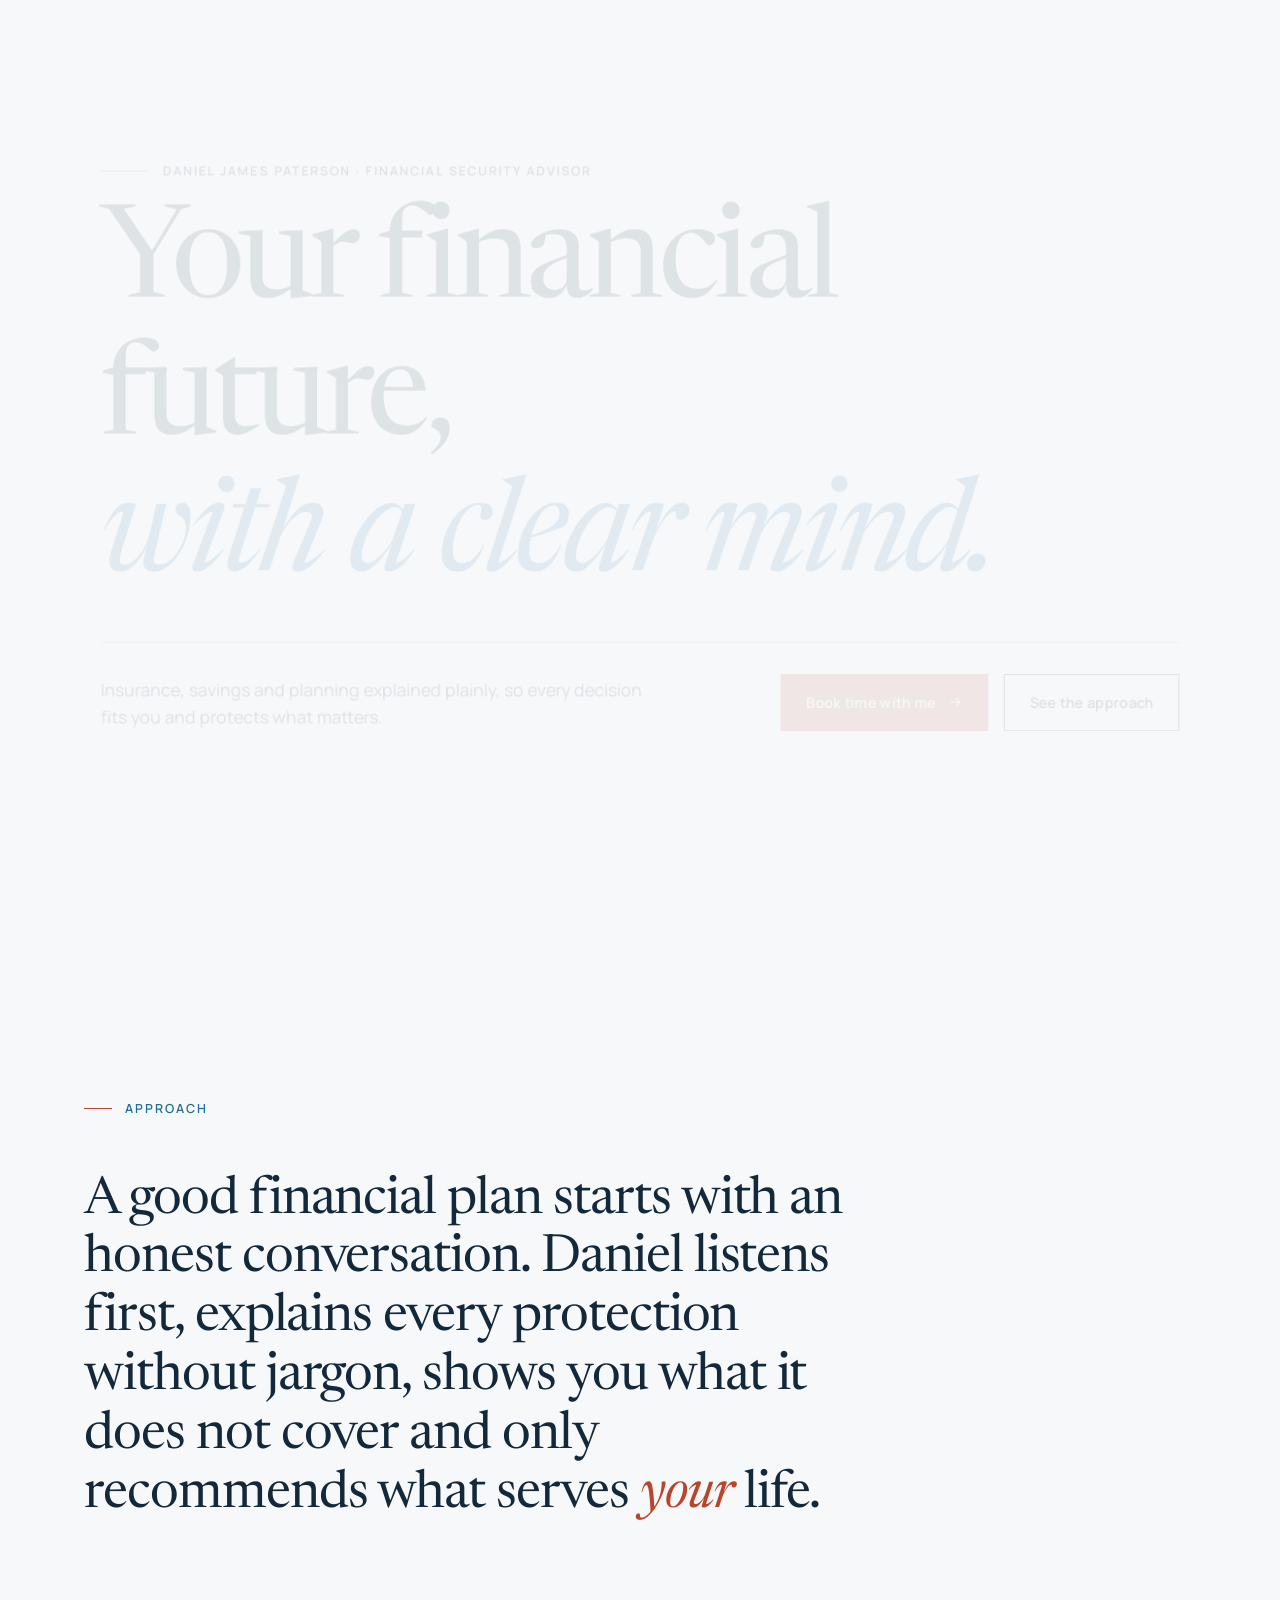
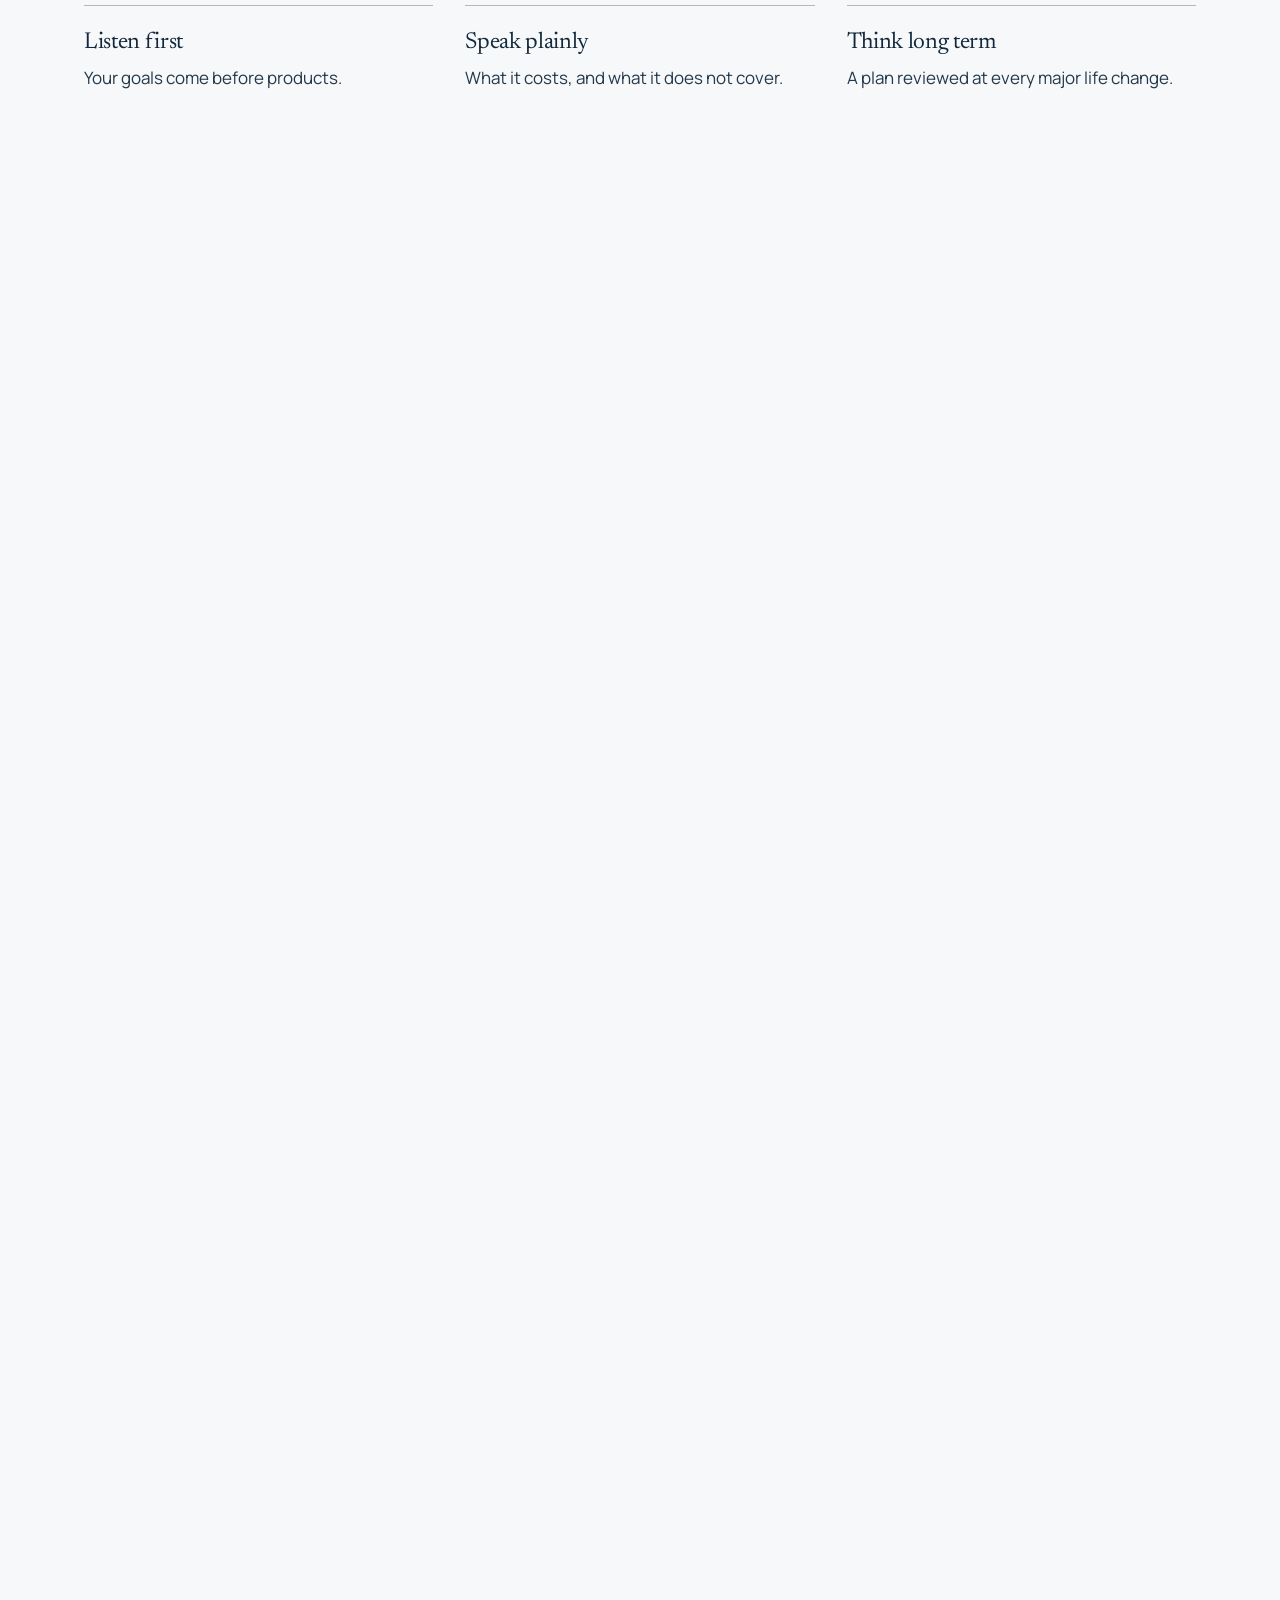
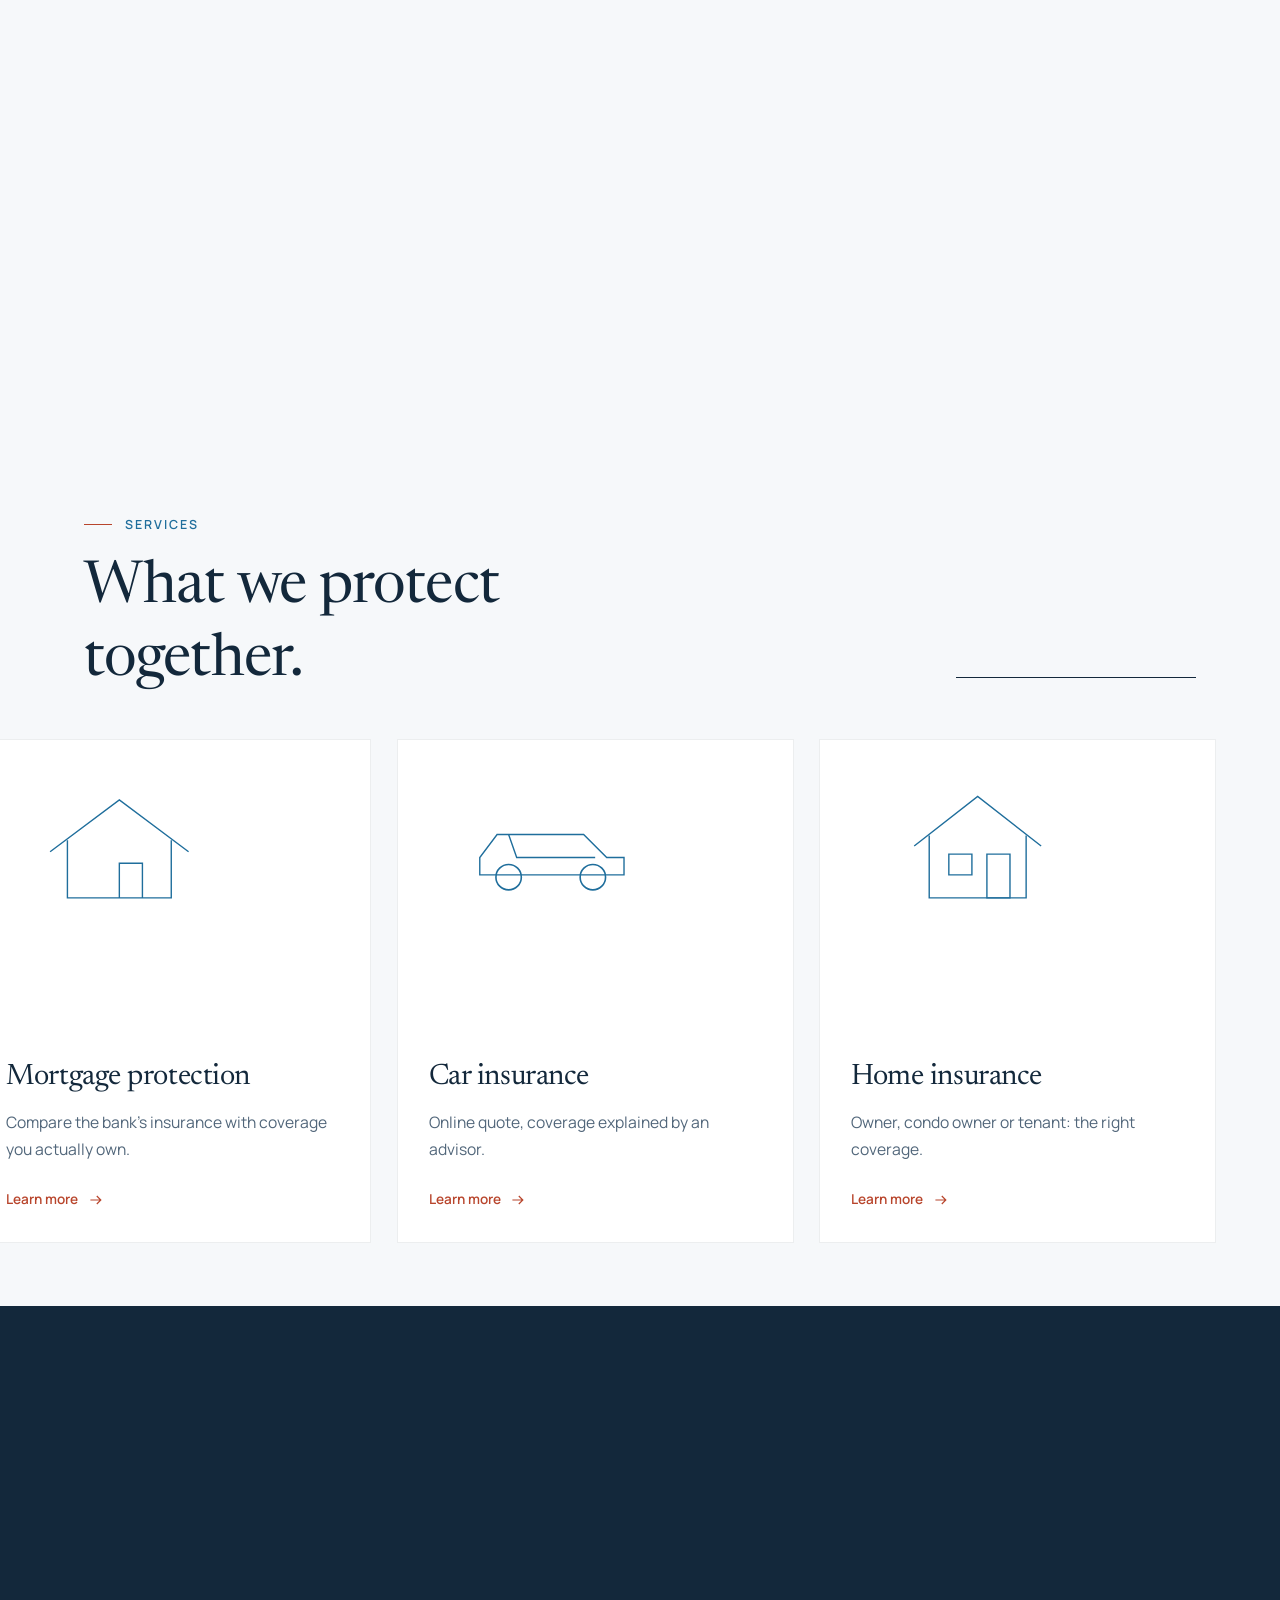
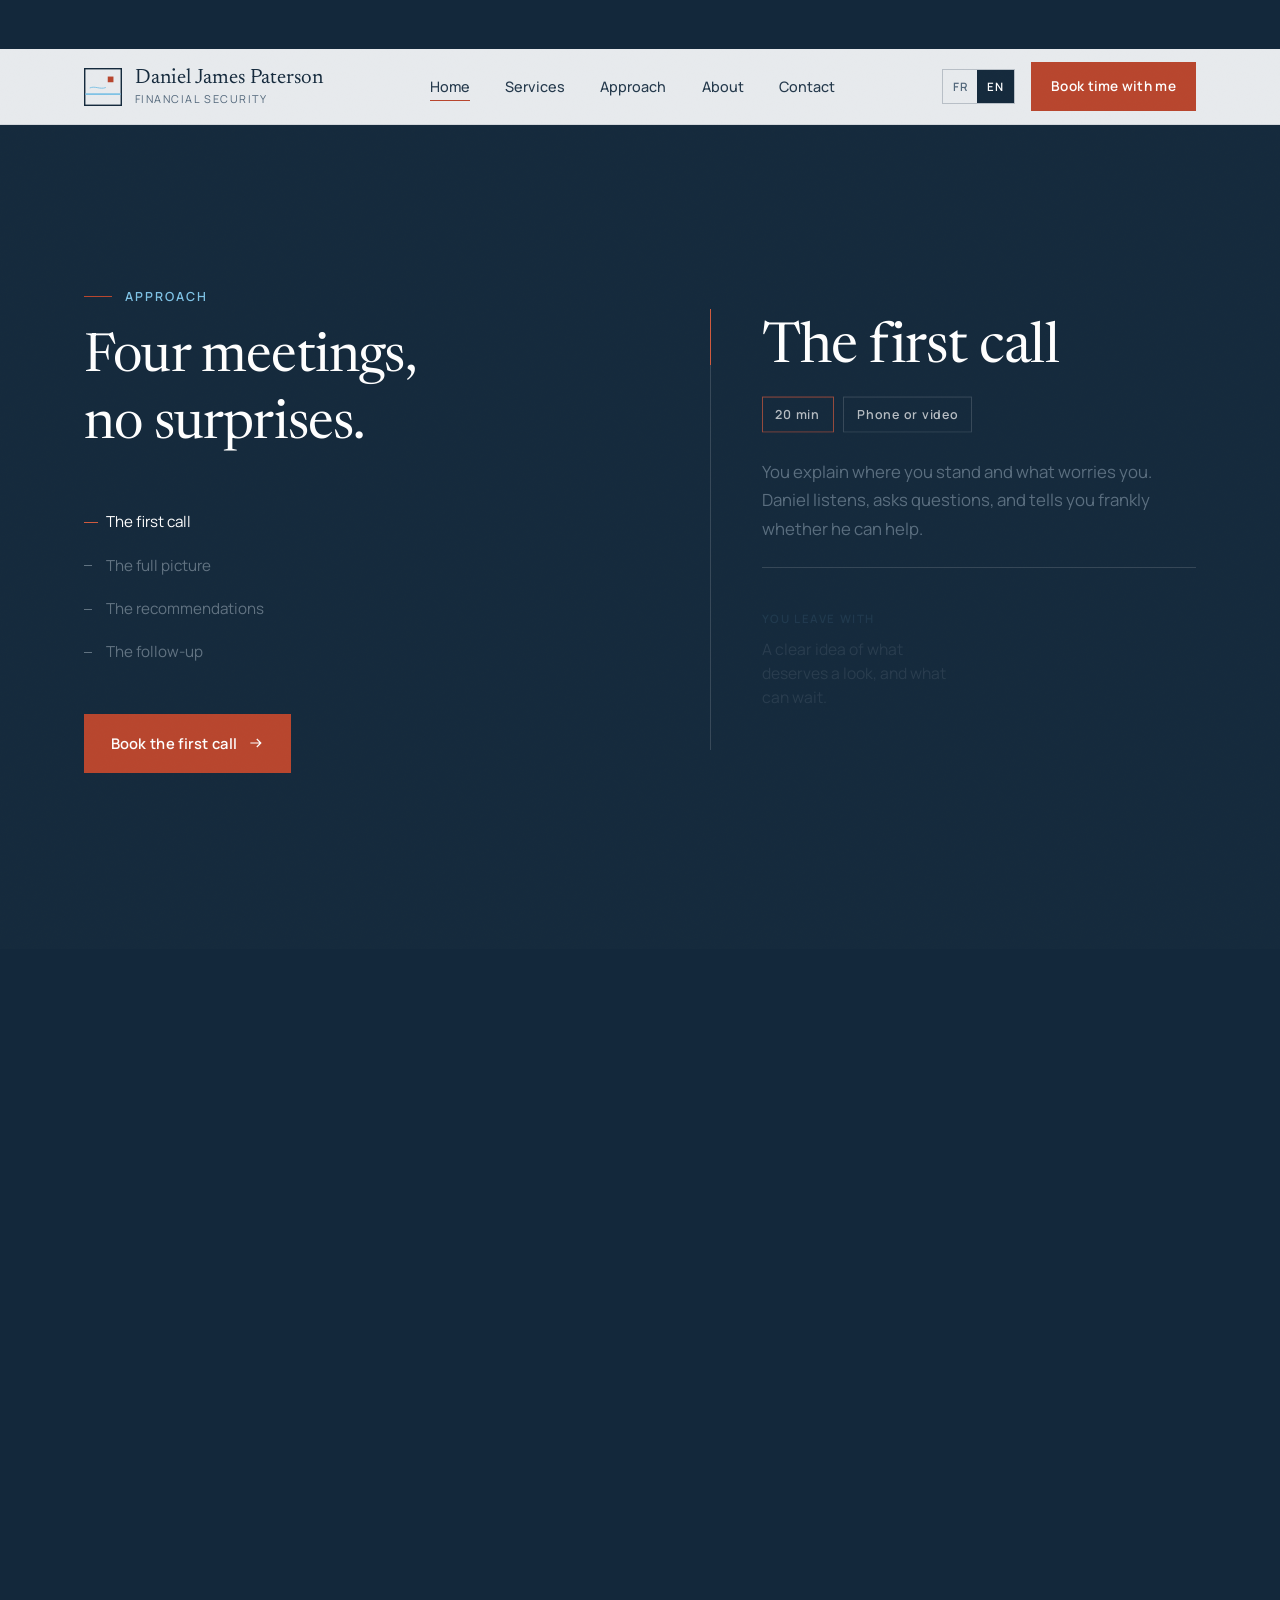
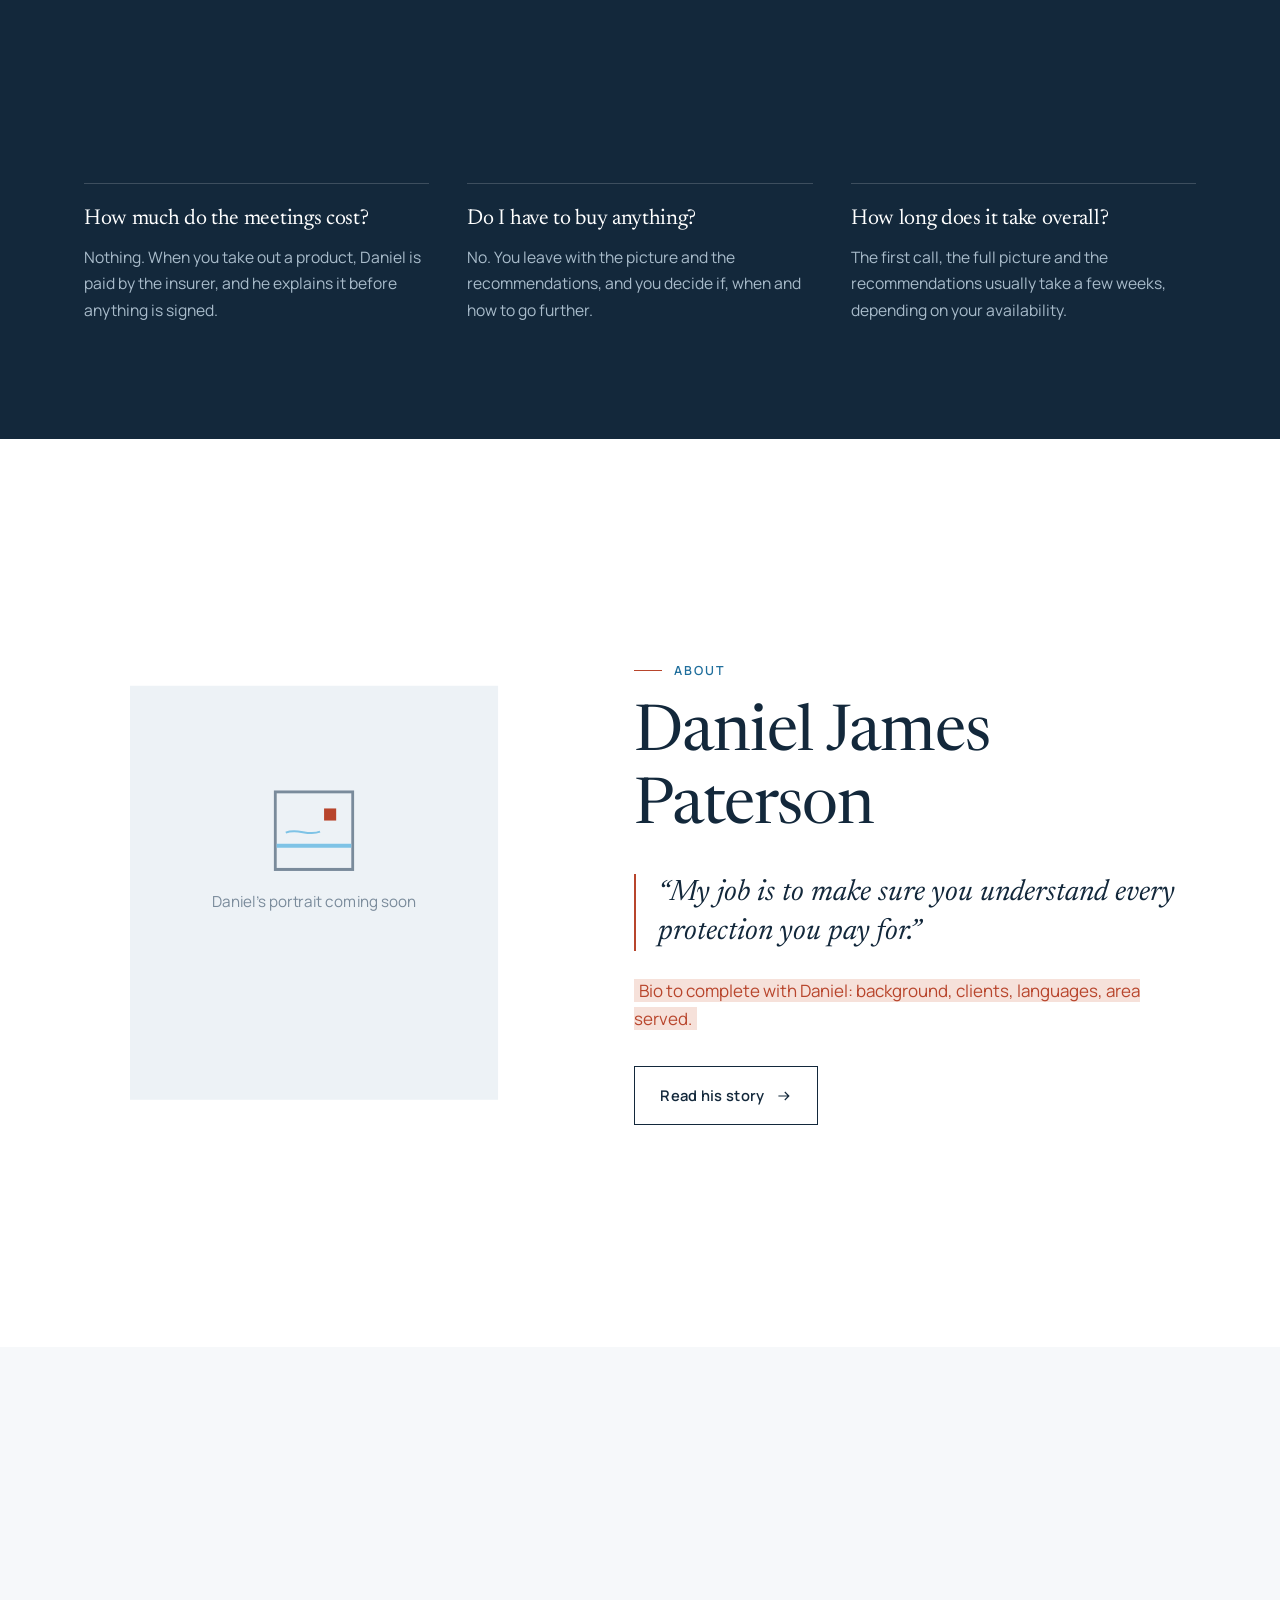
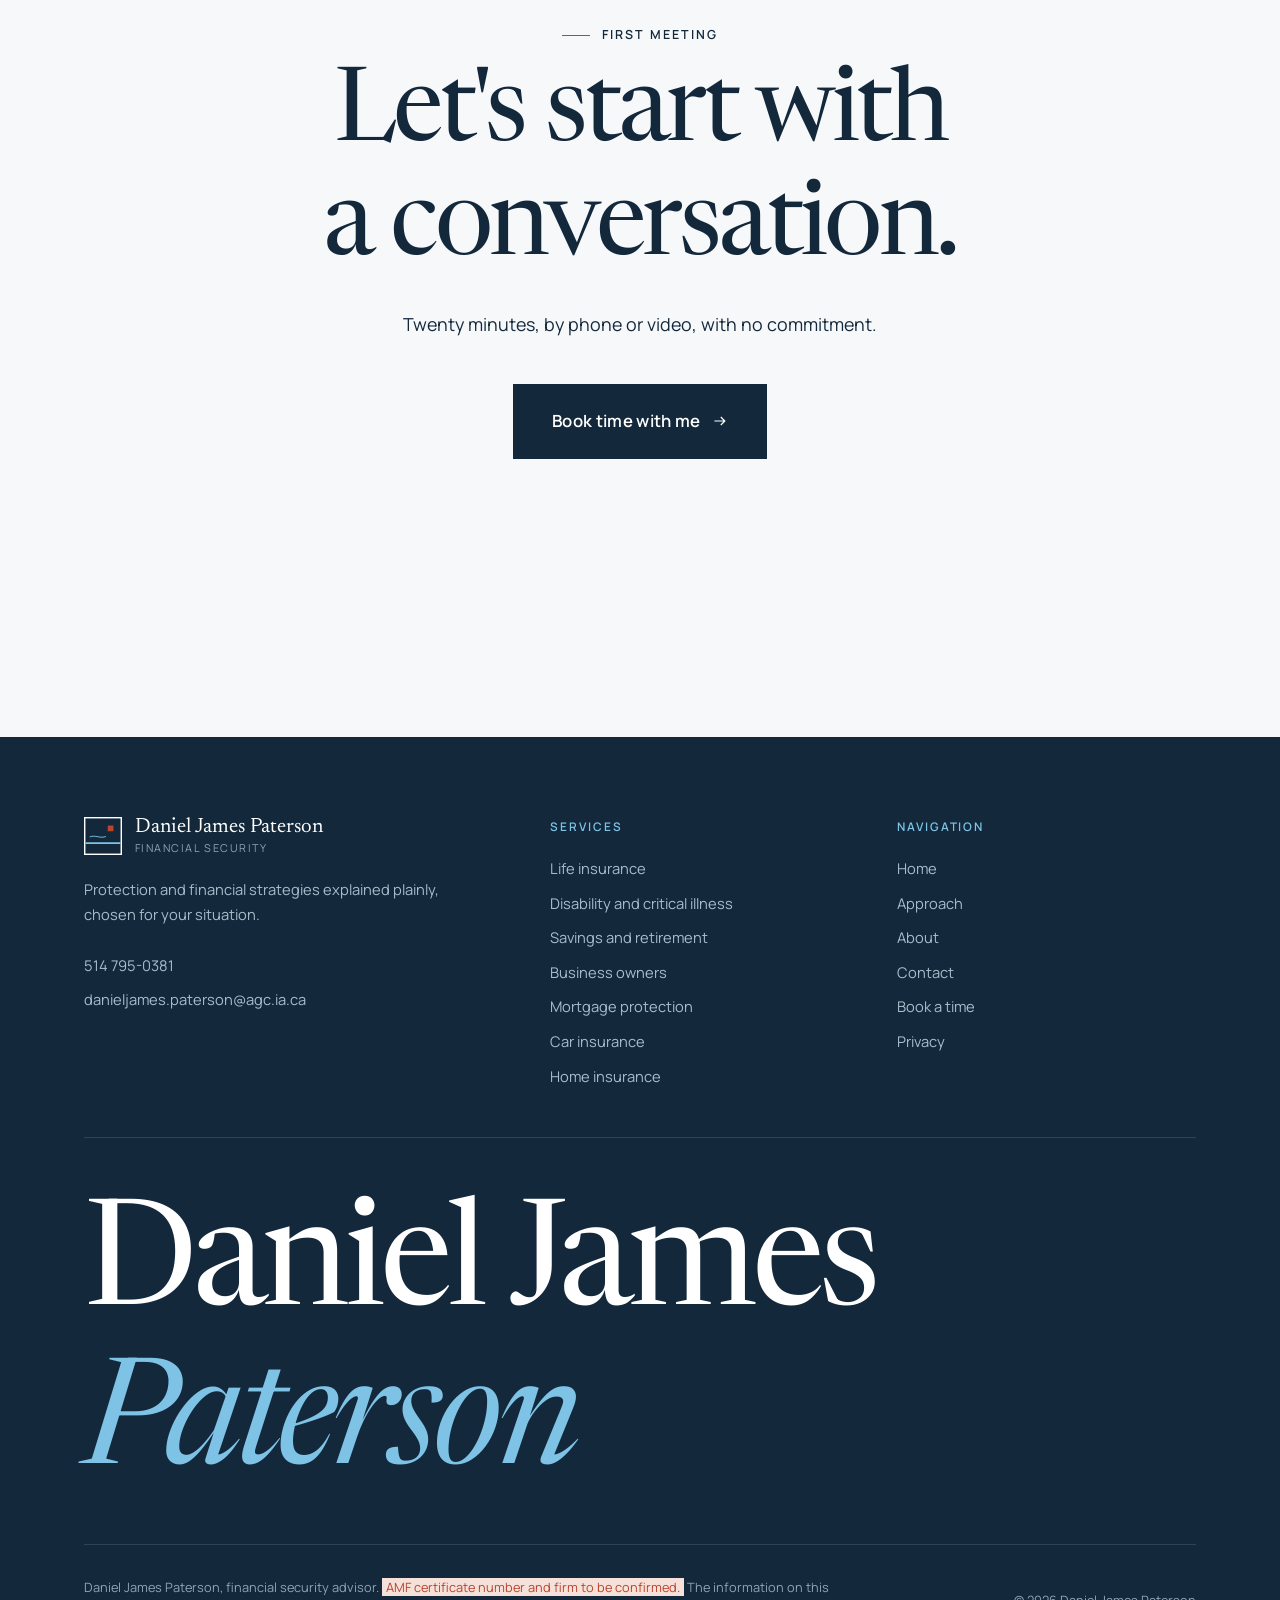
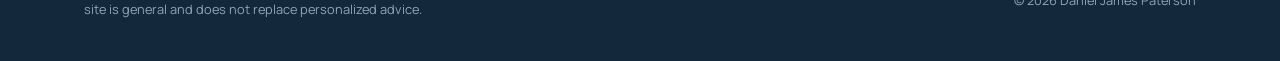
==== commit f50d3cf1: "Pages de services (7) avec calculateur d'épargne, réservation Microsoft Bookings, coordonnées, auto " ====
--- a/index.html
+++ b/index.html
@@ -35,14 +35,14 @@
     <nav aria-label="Principale"><ul class="nav-links"><li><a href="/" aria-current="page"><span lang="fr">Accueil</span><span lang="en">Home</span></a></li><li><a href="/#services"><span lang="fr">Services</span><span lang="en">Services</span></a></li><li><a href="/#demarche"><span lang="fr">Démarche</span><span lang="en">Approach</span></a></li><li><a href="/a-propos"><span lang="fr">À propos</span><span lang="en">About</span></a></li><li><a href="/contact"><span lang="fr">Contact</span><span lang="en">Contact</span></a></li></ul></nav>
     <div class="nav-tools">
       <div class="lang-toggle" role="group" aria-label="Langue / Language"><button type="button" data-l="fr" class="on" aria-pressed="true">FR</button><button type="button" data-l="en" aria-pressed="false">EN</button></div>
-      <a class="btn btn--primary nav-cta" href="/contact" data-booking><span lang="fr">Prendre rendez-vous</span><span lang="en">Book a meeting</span></a>
+      <a class="btn btn--primary nav-cta" href="/contact" data-booking><span lang="fr">Réserver un moment avec moi</span><span lang="en">Book time with me</span></a>
       <button class="burger" type="button" aria-label="Menu" aria-expanded="false" aria-controls="mobile-menu"><span></span><span></span><span></span></button>
     </div>
   </div>
 </header>
 <div class="mobile-menu" id="mobile-menu" data-lenis-prevent>
   <ul><li><a href="/"><span lang="fr">Accueil</span><span lang="en">Home</span></a></li><li><a href="/#services"><span lang="fr">Services</span><span lang="en">Services</span></a></li><li><a href="/#demarche"><span lang="fr">Démarche</span><span lang="en">Approach</span></a></li><li><a href="/a-propos"><span lang="fr">À propos</span><span lang="en">About</span></a></li><li><a href="/contact"><span lang="fr">Contact</span><span lang="en">Contact</span></a></li></ul>
-  <a class="btn btn--primary" href="/contact" data-booking><span lang="fr">Prendre rendez-vous</span><span lang="en">Book a meeting</span> <svg viewBox="0 0 20 20" fill="none" aria-hidden="true"><path d="M3 10h13M11 5l5 5-5 5" stroke="currentColor" stroke-width="1.5"/></svg></a>
+  <a class="btn btn--primary" href="/contact" data-booking><span lang="fr">Réserver un moment avec moi</span><span lang="en">Book time with me</span> <svg viewBox="0 0 20 20" fill="none" aria-hidden="true"><path d="M3 10h13M11 5l5 5-5 5" stroke="currentColor" stroke-width="1.5"/></svg></a>
 </div>
 
 <canvas id="sky" aria-hidden="true"></canvas>
@@ -59,7 +59,7 @@
       <div class="h-hero-foot">
         <p class="h-lede" data-hero-item><span lang="fr">Assurance, épargne et planification expliquées simplement, pour que chaque décision vous ressemble et protège ce qui compte.</span><span lang="en">Insurance, savings and planning explained plainly, so every decision fits you and protects what matters.</span></p>
         <div class="h-actions" data-hero-item>
-          <a class="btn btn--primary" href="/contact" data-booking data-magnetic><span><span lang="fr">Prendre rendez-vous</span><span lang="en">Book a meeting</span></span><svg viewBox="0 0 20 20" fill="none" aria-hidden="true"><path d="M3 10h13M11 5l5 5-5 5" stroke="currentColor" stroke-width="1.5"/></svg></a>
+          <a class="btn btn--primary" href="/contact" data-booking data-magnetic><span><span lang="fr">Réserver un moment avec moi</span><span lang="en">Book time with me</span></span><svg viewBox="0 0 20 20" fill="none" aria-hidden="true"><path d="M3 10h13M11 5l5 5-5 5" stroke="currentColor" stroke-width="1.5"/></svg></a>
           <a class="btn btn--line" href="#demarche" data-magnetic><span><span lang="fr">Voir la démarche</span><span lang="en">See the approach</span></span></a>
         </div>
       </div>
@@ -71,8 +71,8 @@
     <div class="wrap">
       <p class="eyebrow" data-reveal><span lang="fr">Approche</span><span lang="en">Approach</span></p>
       <p class="h-manifest-text" data-fill>
-        <span lang="fr">Un bon plan financier commence par une conversation honnête. Daniel écoute d'abord, explique chaque protection sans jargon, compare plusieurs assureurs et ne recommande que ce qui sert <em>votre</em> vie.</span>
-        <span lang="en">A good financial plan starts with an honest conversation. Daniel listens first, explains every protection without jargon, compares several insurers and only recommends what serves <em>your</em> life.</span>
+        <span lang="fr">Un bon plan financier commence par une conversation honnête. Daniel écoute d'abord, explique chaque protection sans jargon, vous montre ce qu'elle ne couvre pas et ne recommande que ce qui sert <em>votre</em> vie.</span>
+        <span lang="en">A good financial plan starts with an honest conversation. Daniel listens first, explains every protection without jargon, shows you what it does not cover and only recommends what serves <em>your</em> life.</span>
       </p>
       <div class="h-principles">
         <div data-reveal><h3><span lang="fr">D'abord écouter</span><span lang="en">Listen first</span></h3><p><span lang="fr">Vos objectifs passent avant les produits.</span><span lang="en">Your goals come before products.</span></p></div>
@@ -93,36 +93,47 @@
         <div class="h-services-progress" aria-hidden="true"><span></span></div>
       </div>
       <div class="h-track">
-        
-        <a class="h-card" href="/contact?sujet=vie" data-cursor-fr="Discuter" data-cursor-en="Discuss">
+        <a class="h-card" href="/assurance-vie" data-cursor-fr="Découvrir" data-cursor-en="Explore">
           <svg class="h-card-ill" viewBox="0 0 160 130" fill="none" stroke="currentColor" stroke-width="1.4" aria-hidden="true"><path d="M30 70 L60 40 L90 70 V110 H30 Z"/><path d="M60 40 V20"/><rect x="50" y="80" width="20" height="30"/><path d="M95 70 L120 50 L145 70 V110 H95"/></svg>
           <h3><span lang="fr">Assurance vie</span><span lang="en">Life insurance</span></h3>
-          <p><span lang="fr">Protéger les vôtres et prévoir la succession, avec le bon type de couverture plutôt que la plus vendue.</span><span lang="en">Protect your family and plan your estate with the right type of coverage, not the most sold one.</span></p>
-          <span class="h-card-link"><span lang="fr">Parler de ce sujet</span><span lang="en">Talk about this</span> <svg viewBox="0 0 20 20" fill="none" aria-hidden="true"><path d="M3 10h13M11 5l5 5-5 5" stroke="currentColor" stroke-width="1.5"/></svg></span>
-        </a>
-        <a class="h-card" href="/contact?sujet=invalidite" data-cursor-fr="Discuter" data-cursor-en="Discuss">
+          <p><span lang="fr">Protéger les vôtres et prévoir la succession, avec le bon type de couverture.</span><span lang="en">Protect your family and plan your estate with the right type of coverage.</span></p>
+          <span class="h-card-link"><span lang="fr">En savoir plus</span><span lang="en">Learn more</span> <svg viewBox="0 0 20 20" fill="none" aria-hidden="true"><path d="M3 10h13M11 5l5 5-5 5" stroke="currentColor" stroke-width="1.5"/></svg></span>
+        </a>
+        <a class="h-card" href="/assurance-invalidite-maladies-graves" data-cursor-fr="Découvrir" data-cursor-en="Explore">
           <svg class="h-card-ill" viewBox="0 0 160 130" fill="none" stroke="currentColor" stroke-width="1.4" aria-hidden="true"><path d="M10 70 H50 L60 45 L72 95 L84 60 L92 70 H150"/></svg>
           <h3><span lang="fr">Invalidité et maladies graves</span><span lang="en">Disability and critical illness</span></h3>
-          <p><span lang="fr">Garder un revenu et des choix si la santé vous arrête, en complément de ce que votre employeur offre déjà.</span><span lang="en">Keep an income and your options if your health stops you, on top of what your employer already offers.</span></p>
-          <span class="h-card-link"><span lang="fr">Parler de ce sujet</span><span lang="en">Talk about this</span> <svg viewBox="0 0 20 20" fill="none" aria-hidden="true"><path d="M3 10h13M11 5l5 5-5 5" stroke="currentColor" stroke-width="1.5"/></svg></span>
-        </a>
-        <a class="h-card" href="/contact?sujet=epargne" data-cursor-fr="Discuter" data-cursor-en="Discuss">
+          <p><span lang="fr">Garder un revenu et des choix si la santé vous arrête.</span><span lang="en">Keep an income and your options if your health stops you.</span></p>
+          <span class="h-card-link"><span lang="fr">En savoir plus</span><span lang="en">Learn more</span> <svg viewBox="0 0 20 20" fill="none" aria-hidden="true"><path d="M3 10h13M11 5l5 5-5 5" stroke="currentColor" stroke-width="1.5"/></svg></span>
+        </a>
+        <a class="h-card" href="/epargne-retraite" data-cursor-fr="Découvrir" data-cursor-en="Explore">
           <svg class="h-card-ill" viewBox="0 0 160 130" fill="none" stroke="currentColor" stroke-width="1.4" aria-hidden="true"><path d="M20 110 H50 V90 H80 V70 H110 V45 H140 V20"/><path d="M20 110 H150"/></svg>
           <h3><span lang="fr">Épargne et retraite</span><span lang="en">Savings and retirement</span></h3>
-          <p><span lang="fr">REER, CELI, CELIAPP : dans quel ordre, combien, et pour quel projet.</span><span lang="en">RRSP, TFSA, FHSA: in what order, how much, and for which goal.</span></p>
-          <span class="h-card-link"><span lang="fr">Parler de ce sujet</span><span lang="en">Talk about this</span> <svg viewBox="0 0 20 20" fill="none" aria-hidden="true"><path d="M3 10h13M11 5l5 5-5 5" stroke="currentColor" stroke-width="1.5"/></svg></span>
-        </a>
-        <a class="h-card" href="/contact?sujet=entreprise" data-cursor-fr="Discuter" data-cursor-en="Discuss">
+          <p><span lang="fr">REER, CELI, CELIAPP : dans quel ordre, combien, et pour quel projet. Avec calculateur.</span><span lang="en">RRSP, TFSA, FHSA: in what order, how much, and for which goal. With a calculator.</span></p>
+          <span class="h-card-link"><span lang="fr">En savoir plus</span><span lang="en">Learn more</span> <svg viewBox="0 0 20 20" fill="none" aria-hidden="true"><path d="M3 10h13M11 5l5 5-5 5" stroke="currentColor" stroke-width="1.5"/></svg></span>
+        </a>
+        <a class="h-card" href="/entrepreneurs" data-cursor-fr="Découvrir" data-cursor-en="Explore">
           <svg class="h-card-ill" viewBox="0 0 160 130" fill="none" stroke="currentColor" stroke-width="1.4" aria-hidden="true"><rect x="25" y="45" width="40" height="65"/><rect x="75" y="25" width="50" height="85"/><path d="M85 40 H115 M85 55 H115 M85 70 H115 M35 60 H55 M35 75 H55"/></svg>
           <h3><span lang="fr">Entrepreneurs</span><span lang="en">Business owners</span></h3>
-          <p><span lang="fr">Protéger l'entreprise, ses associés et ses personnes clés, et sortir les surplus intelligemment.</span><span lang="en">Protect the business, its partners and key people, and draw out surplus wisely.</span></p>
-          <span class="h-card-link"><span lang="fr">Parler de ce sujet</span><span lang="en">Talk about this</span> <svg viewBox="0 0 20 20" fill="none" aria-hidden="true"><path d="M3 10h13M11 5l5 5-5 5" stroke="currentColor" stroke-width="1.5"/></svg></span>
-        </a>
-        <a class="h-card" href="/contact?sujet=hypotheque" data-cursor-fr="Discuter" data-cursor-en="Discuss">
+          <p><span lang="fr">Protéger l'entreprise, ses associés et ses personnes clés.</span><span lang="en">Protect the business, its partners and key people.</span></p>
+          <span class="h-card-link"><span lang="fr">En savoir plus</span><span lang="en">Learn more</span> <svg viewBox="0 0 20 20" fill="none" aria-hidden="true"><path d="M3 10h13M11 5l5 5-5 5" stroke="currentColor" stroke-width="1.5"/></svg></span>
+        </a>
+        <a class="h-card" href="/protection-hypothecaire" data-cursor-fr="Découvrir" data-cursor-en="Explore">
           <svg class="h-card-ill" viewBox="0 0 160 130" fill="none" stroke="currentColor" stroke-width="1.4" aria-hidden="true"><path d="M20 70 L80 25 L140 70"/><path d="M35 60 V110 H125 V60"/><path d="M80 110 V80 H100 V110"/></svg>
           <h3><span lang="fr">Protection hypothécaire</span><span lang="en">Mortgage protection</span></h3>
           <p><span lang="fr">Comparer l'assurance de la banque avec une couverture qui vous appartient.</span><span lang="en">Compare the bank's insurance with coverage you actually own.</span></p>
-          <span class="h-card-link"><span lang="fr">Parler de ce sujet</span><span lang="en">Talk about this</span> <svg viewBox="0 0 20 20" fill="none" aria-hidden="true"><path d="M3 10h13M11 5l5 5-5 5" stroke="currentColor" stroke-width="1.5"/></svg></span>
+          <span class="h-card-link"><span lang="fr">En savoir plus</span><span lang="en">Learn more</span> <svg viewBox="0 0 20 20" fill="none" aria-hidden="true"><path d="M3 10h13M11 5l5 5-5 5" stroke="currentColor" stroke-width="1.5"/></svg></span>
+        </a>
+        <a class="h-card" href="/assurance-auto" data-cursor-fr="Découvrir" data-cursor-en="Explore">
+          <svg class="h-card-ill" viewBox="0 0 160 130" fill="none" stroke="currentColor" stroke-width="1.4" aria-hidden="true"><path d="M20 90 V75 L35 55 H110 L130 75 H145 V90 Z"/><circle cx="45" cy="92" r="11"/><circle cx="118" cy="92" r="11"/><path d="M45 55 L52 75 H120"/></svg>
+          <h3><span lang="fr">Assurance auto</span><span lang="en">Car insurance</span></h3>
+          <p><span lang="fr">Soumission en ligne, protections expliquées par un conseiller.</span><span lang="en">Online quote, coverage explained by an advisor.</span></p>
+          <span class="h-card-link"><span lang="fr">En savoir plus</span><span lang="en">Learn more</span> <svg viewBox="0 0 20 20" fill="none" aria-hidden="true"><path d="M3 10h13M11 5l5 5-5 5" stroke="currentColor" stroke-width="1.5"/></svg></span>
+        </a>
+        <a class="h-card" href="/assurance-habitation" data-cursor-fr="Découvrir" data-cursor-en="Explore">
+          <svg class="h-card-ill" viewBox="0 0 160 130" fill="none" stroke="currentColor" stroke-width="1.4" aria-hidden="true"><path d="M25 65 L80 22 L135 65"/><path d="M38 56 V110 H122 V56"/><rect x="55" y="72" width="20" height="18"/><rect x="88" y="72" width="20" height="38"/></svg>
+          <h3><span lang="fr">Assurance habitation</span><span lang="en">Home insurance</span></h3>
+          <p><span lang="fr">Propriétaire, copropriétaire ou locataire : les bonnes protections.</span><span lang="en">Owner, condo owner or tenant: the right coverage.</span></p>
+          <span class="h-card-link"><span lang="fr">En savoir plus</span><span lang="en">Learn more</span> <svg viewBox="0 0 20 20" fill="none" aria-hidden="true"><path d="M3 10h13M11 5l5 5-5 5" stroke="currentColor" stroke-width="1.5"/></svg></span>
         </a>
       </div>
     </div>
@@ -136,13 +147,47 @@
           <p class="eyebrow"><span lang="fr">Démarche</span><span lang="en">Approach</span></p>
           <h2 data-split><span lang="fr">Quatre rendez‑vous,<br>aucune surprise.</span><span lang="en">Four meetings,<br>no surprises.</span></h2>
           <ol class="h-process-nav" aria-hidden="true"><li><span lang="fr">Le premier appel</span><span lang="en">The first call</span></li><li><span lang="fr">Le portrait</span><span lang="en">The full picture</span></li><li><span lang="fr">Les recommandations</span><span lang="en">The recommendations</span></li><li><span lang="fr">Le suivi</span><span lang="en">The follow-up</span></li></ol>
+          <a class="btn btn--primary h-process-cta" href="/contact" data-booking data-magnetic><span><span lang="fr">Réserver le premier appel</span><span lang="en">Book the first call</span></span><svg viewBox="0 0 20 20" fill="none" aria-hidden="true"><path d="M3 10h13M11 5l5 5-5 5" stroke="currentColor" stroke-width="1.5"/></svg></a>
         </div>
         <div class="h-process-right">
           <div class="h-rail" aria-hidden="true"><span></span></div>
-          <div class="h-steps"><article class="h-step"><h3 class="h-step-title"><span lang="fr">Le premier appel</span><span lang="en">The first call</span></h3><p><span lang="fr">Vingt minutes pour comprendre où vous en êtes et ce qui vous préoccupe. Aucune vente à cette étape.</span><span lang="en">Twenty minutes to understand where you stand and what worries you. No selling at this stage.</span></p></article><article class="h-step"><h3 class="h-step-title"><span lang="fr">Le portrait</span><span lang="en">The full picture</span></h3><p><span lang="fr">Revenus, dettes, protections existantes, projets : tout est mis à plat, y compris ce qui fonctionne déjà.</span><span lang="en">Income, debts, existing coverage, plans: everything is laid out, including what already works.</span></p></article><article class="h-step"><h3 class="h-step-title"><span lang="fr">Les recommandations</span><span lang="en">The recommendations</span></h3><p><span lang="fr">Un plan écrit, priorisé, avec les coûts et les raisons. Vous décidez à votre rythme.</span><span lang="en">A written, prioritized plan with costs and reasons. You decide at your own pace.</span></p></article><article class="h-step"><h3 class="h-step-title"><span lang="fr">Le suivi</span><span lang="en">The follow-up</span></h3><p><span lang="fr">Une revue chaque année et à chaque grand changement de vie : naissance, maison, entreprise, retraite.</span><span lang="en">A review every year and at every major life change: a birth, a home, a business, retirement.</span></p></article></div>
-        </div>
-      </div>
-    </div>
+          <div class="h-steps"><article class="h-step">
+            <h3 class="h-step-title"><span lang="fr">Le premier appel</span><span lang="en">The first call</span></h3>
+            <p class="h-step-chips"><span>20 min</span><span><span lang="fr">Téléphone ou vidéo</span><span lang="en">Phone or video</span></span></p>
+            <p class="h-step-desc"><span lang="fr">Vous racontez où vous en êtes et ce qui vous préoccupe. Daniel écoute, pose des questions, et vous dit franchement s'il peut vous aider.</span><span lang="en">You explain where you stand and what worries you. Daniel listens, asks questions, and tells you frankly whether he can help.</span></p>
+            <dl class="h-step-dl">
+              <div><dt><span lang="fr">Vous repartez avec</span><span lang="en">You leave with</span></dt><dd><span lang="fr">Une idée claire de ce qui mérite d'être regardé, et de ce qui ne presse pas.</span><span lang="en">A clear idea of what deserves a look, and what can wait.</span></dd></div>
+              <div><dt><span lang="fr">À préparer</span><span lang="en">To prepare</span></dt><dd><span lang="fr">Rien. Seulement vos questions.</span><span lang="en">Nothing. Just your questions.</span></dd></div>
+            </dl>
+          </article><article class="h-step">
+            <h3 class="h-step-title"><span lang="fr">Le portrait</span><span lang="en">The full picture</span></h3>
+            <p class="h-step-chips"><span>60 min</span><span><span lang="fr">Vidéo ou en personne</span><span lang="en">Video or in person</span></span></p>
+            <p class="h-step-desc"><span lang="fr">Revenus, dettes, protections existantes, projets : tout est mis à plat, y compris ce qui fonctionne déjà et que vous devriez garder.</span><span lang="en">Income, debts, existing coverage, plans: everything is laid out, including what already works and should stay.</span></p>
+            <dl class="h-step-dl">
+              <div><dt><span lang="fr">Vous repartez avec</span><span lang="en">You leave with</span></dt><dd><span lang="fr">Ce qui est couvert, ce qui manque, et ce que vous payez peut-être en double.</span><span lang="en">What is covered, what is missing, and what you may be paying for twice.</span></dd></div>
+              <div><dt><span lang="fr">À préparer</span><span lang="en">To prepare</span></dt><dd><span lang="fr">Talons de paie, brochure d'assurance collective, polices existantes, relevé hypothécaire, dernier avis de cotisation.</span><span lang="en">Pay stubs, group benefits booklet, existing policies, mortgage statement, latest notice of assessment.</span></dd></div>
+            </dl>
+          </article><article class="h-step">
+            <h3 class="h-step-title"><span lang="fr">Les recommandations</span><span lang="en">The recommendations</span></h3>
+            <p class="h-step-chips"><span>45 min</span><span><span lang="fr">Vidéo ou en personne</span><span lang="en">Video or in person</span></span></p>
+            <p class="h-step-desc"><span lang="fr">Daniel vous présente un plan écrit et priorisé. Chaque recommandation vient avec son coût, sa raison et ses limites.</span><span lang="en">Daniel presents a written, prioritized plan. Each recommendation comes with its cost, its reason and its limits.</span></p>
+            <dl class="h-step-dl">
+              <div><dt><span lang="fr">Vous repartez avec</span><span lang="en">You leave with</span></dt><dd><span lang="fr">Un plan que vous pouvez relire à tête reposée, et la liberté de décider à votre rythme.</span><span lang="en">A plan you can reread calmly, and the freedom to decide at your own pace.</span></dd></div>
+              <div><dt><span lang="fr">À préparer</span><span lang="en">To prepare</span></dt><dd><span lang="fr">Vos questions sur le plan. Rien n'est signé sans que vous ayez tout compris.</span><span lang="en">Your questions about the plan. Nothing is signed until you understand it all.</span></dd></div>
+            </dl>
+          </article><article class="h-step">
+            <h3 class="h-step-title"><span lang="fr">Le suivi</span><span lang="en">The follow-up</span></h3>
+            <p class="h-step-chips"><span><span lang="fr">Chaque année</span><span lang="en">Every year</span></span><span><span lang="fr">Et à chaque grand changement</span><span lang="en">And at every major change</span></span></p>
+            <p class="h-step-desc"><span lang="fr">Naissance, maison, nouvel emploi, entreprise, retraite : votre plan suit votre vie au lieu de dormir dans un tiroir.</span><span lang="en">A birth, a home, a new job, a business, retirement: your plan follows your life instead of sleeping in a drawer.</span></p>
+            <dl class="h-step-dl">
+              <div><dt><span lang="fr">Vous repartez avec</span><span lang="en">You leave with</span></dt><dd><span lang="fr">Des bénéficiaires, des montants et des garanties toujours à jour.</span><span lang="en">Beneficiaries, amounts and guarantees that stay up to date.</span></dd></div>
+              <div><dt><span lang="fr">À préparer</span><span lang="en">To prepare</span></dt><dd><span lang="fr">Un message à Daniel quand votre situation change.</span><span lang="en">A message to Daniel when your situation changes.</span></dd></div>
+            </dl>
+          </article></div>
+        </div>
+      </div>
+    </div>
+    <div class="wrap h-pfaq"><div class="h-pfaq-item" data-reveal><h3><span lang="fr">Combien coûtent les rencontres ?</span><span lang="en">How much do the meetings cost?</span></h3><p><span lang="fr">Rien. Lorsque vous souscrivez un produit, Daniel est rémunéré par l'assureur, et il vous l'explique avant toute signature.</span><span lang="en">Nothing. When you take out a product, Daniel is paid by the insurer, and he explains it before anything is signed.</span></p></div><div class="h-pfaq-item" data-reveal><h3><span lang="fr">Suis-je obligé d'acheter ?</span><span lang="en">Do I have to buy anything?</span></h3><p><span lang="fr">Non. Vous repartez avec le portrait et les recommandations, et vous décidez si, quand et comment aller plus loin.</span><span lang="en">No. You leave with the picture and the recommendations, and you decide if, when and how to go further.</span></p></div><div class="h-pfaq-item" data-reveal><h3><span lang="fr">Combien de temps au total ?</span><span lang="en">How long does it take overall?</span></h3><p><span lang="fr">Le premier appel, le portrait et les recommandations se font en général sur quelques semaines, selon vos disponibilités.</span><span lang="en">The first call, the full picture and the recommendations usually take a few weeks, depending on your availability.</span></p></div></div>
   </section>
 
   <!-- À PROPOS : papier blanc, portrait qui s'ouvre -->
@@ -169,7 +214,7 @@
       <p class="eyebrow" data-reveal><span lang="fr">Premier rendez-vous</span><span lang="en">First meeting</span></p>
       <h2 class="h-dusk-title" data-split><span lang="fr">Commençons par<br>une conversation.</span><span lang="en">Let's start with<br>a conversation.</span></h2>
       <p class="h-lede" data-reveal><span lang="fr">Vingt minutes, au téléphone ou en vidéo, sans engagement.</span><span lang="en">Twenty minutes, by phone or video, with no commitment.</span></p>
-      <div class="h-actions" data-reveal><a class="btn btn--ink btn--xl" href="/contact" data-booking data-magnetic><span><span lang="fr">Prendre rendez-vous</span><span lang="en">Book a meeting</span></span><svg viewBox="0 0 20 20" fill="none" aria-hidden="true"><path d="M3 10h13M11 5l5 5-5 5" stroke="currentColor" stroke-width="1.5"/></svg></a></div>
+      <div class="h-actions" data-reveal><a class="btn btn--ink btn--xl" href="/contact" data-booking data-magnetic><span><span lang="fr">Réserver un moment avec moi</span><span lang="en">Book time with me</span></span><svg viewBox="0 0 20 20" fill="none" aria-hidden="true"><path d="M3 10h13M11 5l5 5-5 5" stroke="currentColor" stroke-width="1.5"/></svg></a></div>
     </div>
   </section>
 </main>
@@ -179,23 +224,30 @@
       <div>
         <a class="brand" href="/"><svg class="brand-mark" viewBox="0 0 40 40" aria-hidden="true"><rect x="0.75" y="0.75" width="38.5" height="38.5" fill="none" stroke="currentColor" stroke-width="1.5"/><path d="M1.5 27.5 H38.5" stroke="#7EC3E6" stroke-width="2"/><path d="M6 21 C12 18.5 17 23 23 20.5" fill="none" stroke="#7EC3E6" stroke-width="1"/><rect x="25" y="9" width="6" height="6" fill="#B8452C"/></svg><span class="brand-name">Daniel James Paterson<small><span lang="fr">Sécurité financière</span><span lang="en">Financial security</span></small></span></a>
         <p style="margin-top:1.4rem;max-width:26em"><span lang="fr">Des protections et des stratégies financières expliquées simplement, choisies pour votre situation.</span><span lang="en">Protection and financial strategies explained plainly, chosen for your situation.</span></p>
+        <ul class="footer-contact">
+          <li><a href="tel:+15147950381">514 795-0381</a></li>
+          <li><a href="mailto:danieljames.paterson@agc.ia.ca">danieljames.paterson@agc.ia.ca</a></li>
+        </ul>
+      </div>
+      <div>
+        <h4>Services</h4>
+        <ul><li><a href="/assurance-vie"><span lang="fr">Assurance vie</span><span lang="en">Life insurance</span></a></li><li><a href="/assurance-invalidite-maladies-graves"><span lang="fr">Invalidité et maladies graves</span><span lang="en">Disability and critical illness</span></a></li><li><a href="/epargne-retraite"><span lang="fr">Épargne et retraite</span><span lang="en">Savings and retirement</span></a></li><li><a href="/entrepreneurs"><span lang="fr">Entrepreneurs</span><span lang="en">Business owners</span></a></li><li><a href="/protection-hypothecaire"><span lang="fr">Protection hypothécaire</span><span lang="en">Mortgage protection</span></a></li><li><a href="/assurance-auto"><span lang="fr">Assurance auto</span><span lang="en">Car insurance</span></a></li><li><a href="/assurance-habitation"><span lang="fr">Assurance habitation</span><span lang="en">Home insurance</span></a></li></ul>
       </div>
       <div>
         <h4><span lang="fr">Navigation</span><span lang="en">Navigation</span></h4>
-        <ul><li><a href="/"><span lang="fr">Accueil</span><span lang="en">Home</span></a></li><li><a href="/#services"><span lang="fr">Services</span><span lang="en">Services</span></a></li><li><a href="/#demarche"><span lang="fr">Démarche</span><span lang="en">Approach</span></a></li><li><a href="/a-propos"><span lang="fr">À propos</span><span lang="en">About</span></a></li><li><a href="/contact"><span lang="fr">Contact</span><span lang="en">Contact</span></a></li></ul>
-      </div>
-      <div>
-        <h4><span lang="fr">Nous joindre</span><span lang="en">Get in touch</span></h4>
         <ul>
-          <li><a href="/contact" data-booking><span lang="fr">Prendre rendez-vous</span><span lang="en">Book a meeting</span></a></li>
-          <li><a href="/contact"><span lang="fr">Écrire à Daniel</span><span lang="en">Write to Daniel</span></a></li>
+          <li><a href="/"><span lang="fr">Accueil</span><span lang="en">Home</span></a></li>
+          <li><a href="/#demarche"><span lang="fr">Démarche</span><span lang="en">Approach</span></a></li>
+          <li><a href="/a-propos"><span lang="fr">À propos</span><span lang="en">About</span></a></li>
+          <li><a href="/contact"><span lang="fr">Contact</span><span lang="en">Contact</span></a></li>
+          <li><a href="https://bookings.cloud.microsoft/bookwithme/user/1d5a7ad95edf4c28bd1fdcfe008be4d1%40agc.ia.ca?anonymous&ismsaljsauthenabled" target="_blank" rel="noopener"><span lang="fr">Réserver un moment</span><span lang="en">Book a time</span></a></li>
           <li><a href="/confidentialite"><span lang="fr">Confidentialité</span><span lang="en">Privacy</span></a></li>
         </ul>
       </div>
     </div>
     <div class="footer-giant" aria-hidden="true"><span class="line-mask"><span>Daniel James</span></span><span class="line-mask"><span><em>Paterson</em></span></span></div>
     <div class="footer-legal">
-      <p><span lang="fr">Daniel James Paterson, conseiller en sécurité financière. <em class="todo">Inscription AMF et cabinet de rattachement à confirmer.</em> Les informations de ce site sont générales et ne remplacent pas un conseil personnalisé.</span><span lang="en">Daniel James Paterson, financial security advisor. <em class="todo">AMF registration and firm to be confirmed.</em> The information on this site is general and does not replace personalized advice.</span></p>
+      <p><span lang="fr">Daniel James Paterson, conseiller en sécurité financière. <em class="todo">Numéro de certificat AMF et cabinet de rattachement à confirmer.</em> Les informations de ce site sont générales et ne remplacent pas un conseil personnalisé.</span><span lang="en">Daniel James Paterson, financial security advisor. <em class="todo">AMF certificate number and firm to be confirmed.</em> The information on this site is general and does not replace personalized advice.</span></p>
       <p>© <span data-year></span> Daniel James Paterson</p>
     </div>
   </div>
--- a/assets/site.css
+++ b/assets/site.css
@@ -376,3 +376,20 @@
 .footer-giant .line-mask { display: block; overflow: hidden; padding-bottom: .05em; }
 .footer-giant .line-mask > span { display: block; }
 .footer-giant em { font-style: italic; color: var(--ciel); }
+
+/* Masques de ligne : marge intérieure pour que jambages, accents et italiques débordants ne soient pas rognés
+   (la marge négative garde l'interligne d'origine). */
+.line-mask, .js .line-mask, .h-title .line-mask, .veil-name .line-mask, .footer-giant .line-mask, .h-step .line-mask {
+  padding: .16em .14em .2em !important; margin: -.16em -.14em -.2em !important;
+}
+
+/* Page Réserver */
+.book h2 { margin-bottom: 2rem; }
+.book-list { list-style: none; display: grid; gap: 1rem; margin-bottom: 2.6rem; max-width: 34em; }
+.book-list li { padding-left: 1.6rem; position: relative; color: var(--texte); }
+.book-list li::before { content: ''; position: absolute; left: 0; top: .8em; width: 12px; height: 1px; background: var(--ambre); }
+.book-note { margin-top: 1rem; font-size: .85rem; color: var(--texte3); }
+.contact-aside dd a { text-decoration: none; border-bottom: 1px solid var(--ligne-fort); transition: border-color .4s var(--ease-out); }
+.contact-aside dd a:hover { border-color: var(--ambre); }
+.contact-aside dd { word-break: break-word; }
+.footer-contact { margin-top: 1.6rem; }
--- a/assets/home.css
+++ b/assets/home.css
@@ -119,3 +119,19 @@
 .h-dusk .eyebrow { justify-content: center; color: var(--encre); }
 .h-dusk-title { font-size: clamp(2.8rem, 8vw, 8rem); line-height: .95; letter-spacing: -.035em; max-width: 14ch; }
 .h-dusk .h-lede { margin: 2rem auto 2.8rem; text-align: center; }
+
+/* ── Démarche enrichie ── */
+.h-process-cta { margin-top: 2.6rem; }
+.h-step-chips { display: flex; flex-wrap: wrap; gap: .6rem; margin-bottom: 1.4rem; }
+.h-step-chips > span { font-size: .78rem; font-weight: 600; letter-spacing: .06em; padding: .4rem .8rem; border: 1px solid rgba(255,255,255,.22); color: var(--blanc); }
+.h-step-chips > span:first-child { border-color: var(--ambre-vif); }
+.h-step-desc { margin-bottom: 2rem; }
+.h-step-dl { display: grid; grid-template-columns: 1fr 1fr; gap: 1.6rem; padding-top: 1.6rem; border-top: 1px solid rgba(255,255,255,.14); }
+.h-step-dl dt { font-size: .72rem; font-weight: 600; letter-spacing: .14em; text-transform: uppercase; color: var(--ciel); margin-bottom: .5rem; }
+.h-step-dl dd { font-size: .98rem; color: #D5E2EC; line-height: 1.55; }
+.h-step .h-step-desc { font-size: clamp(1.05rem, 1.3vw, 1.2rem); color: #A9BCCB; max-width: 30em; }
+.h-pfaq { display: grid; grid-template-columns: repeat(3, 1fr); gap: 2.4rem; padding-top: clamp(3rem, 6vw, 5rem); padding-bottom: clamp(5rem, 9vw, 8rem); }
+.h-pfaq-item { border-top: 1px solid rgba(255,255,255,.18); padding-top: 1.4rem; }
+.h-pfaq-item h3 { color: var(--blanc); font-size: 1.35rem; margin-bottom: .7rem; }
+.h-pfaq-item p { color: #A9BCCB; font-size: .98rem; }
+@media (max-width: 860px) { .h-pfaq, .h-step-dl { grid-template-columns: 1fr; } }
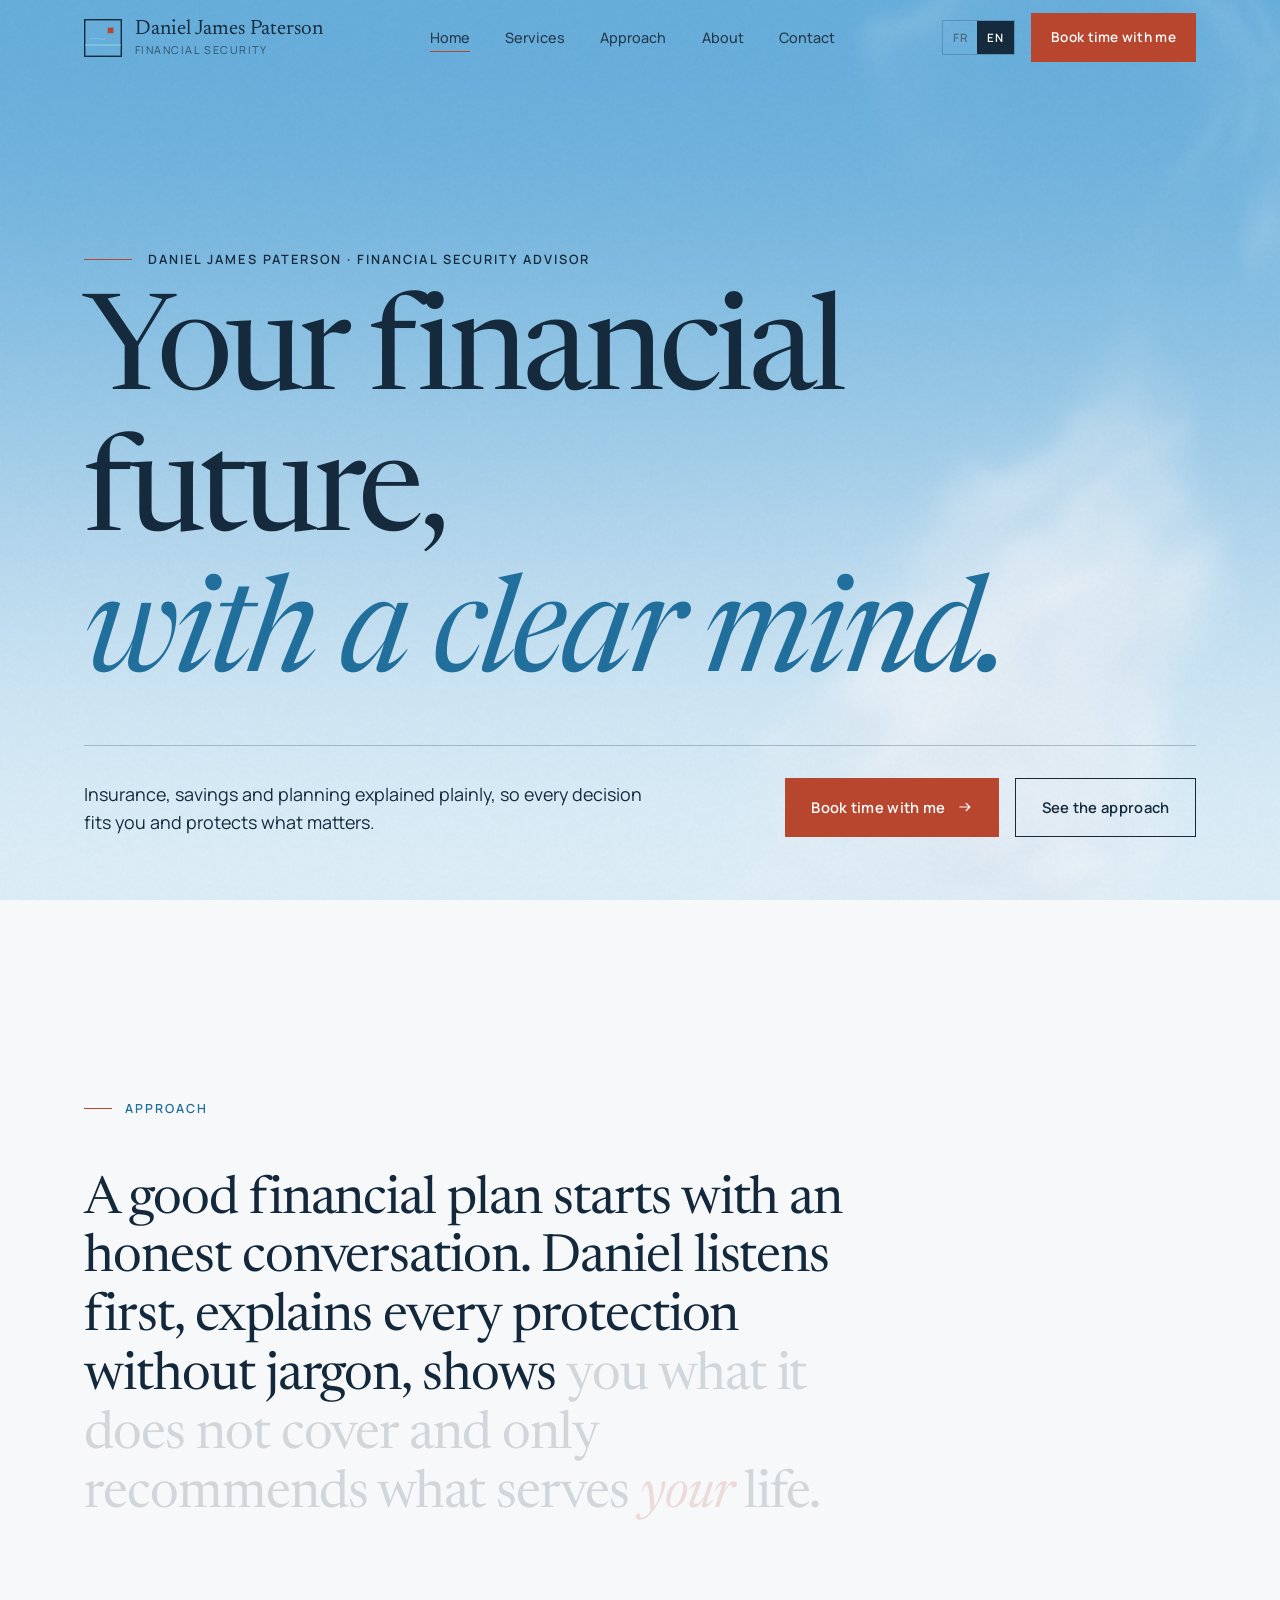
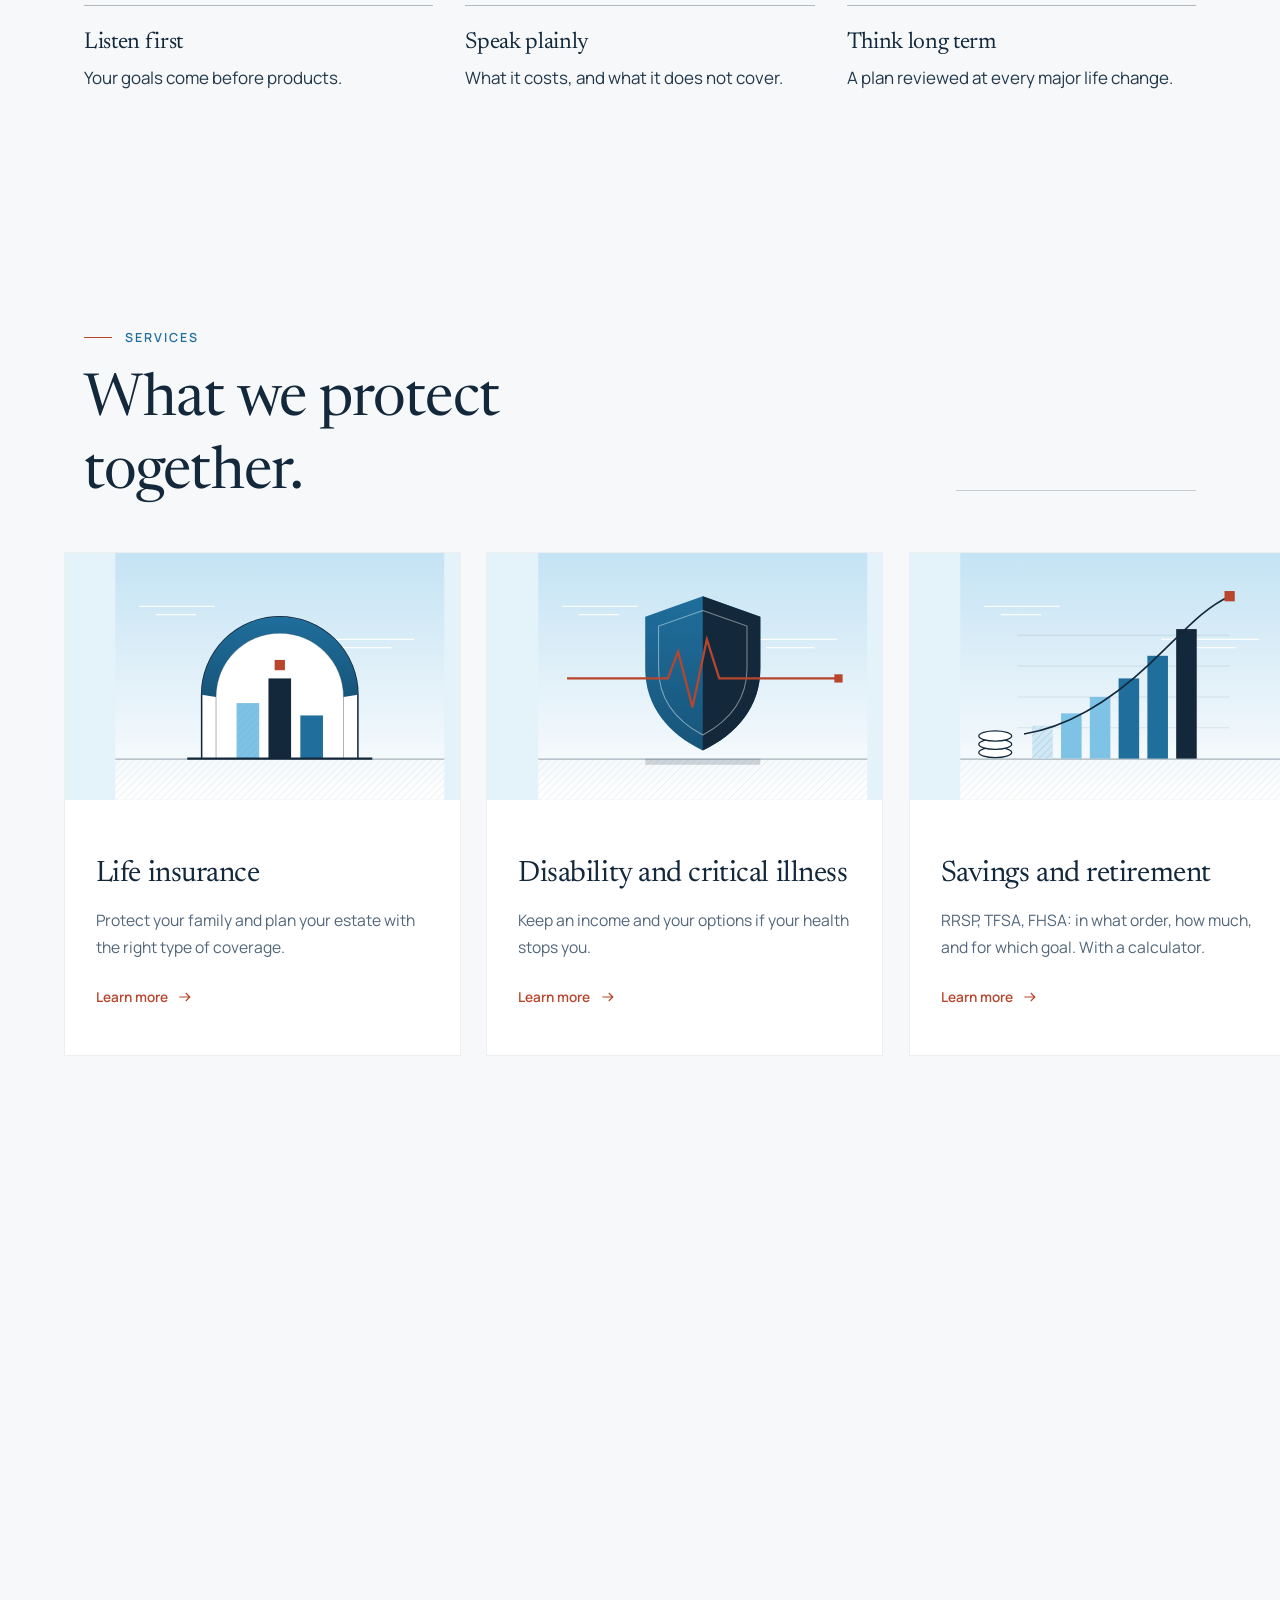
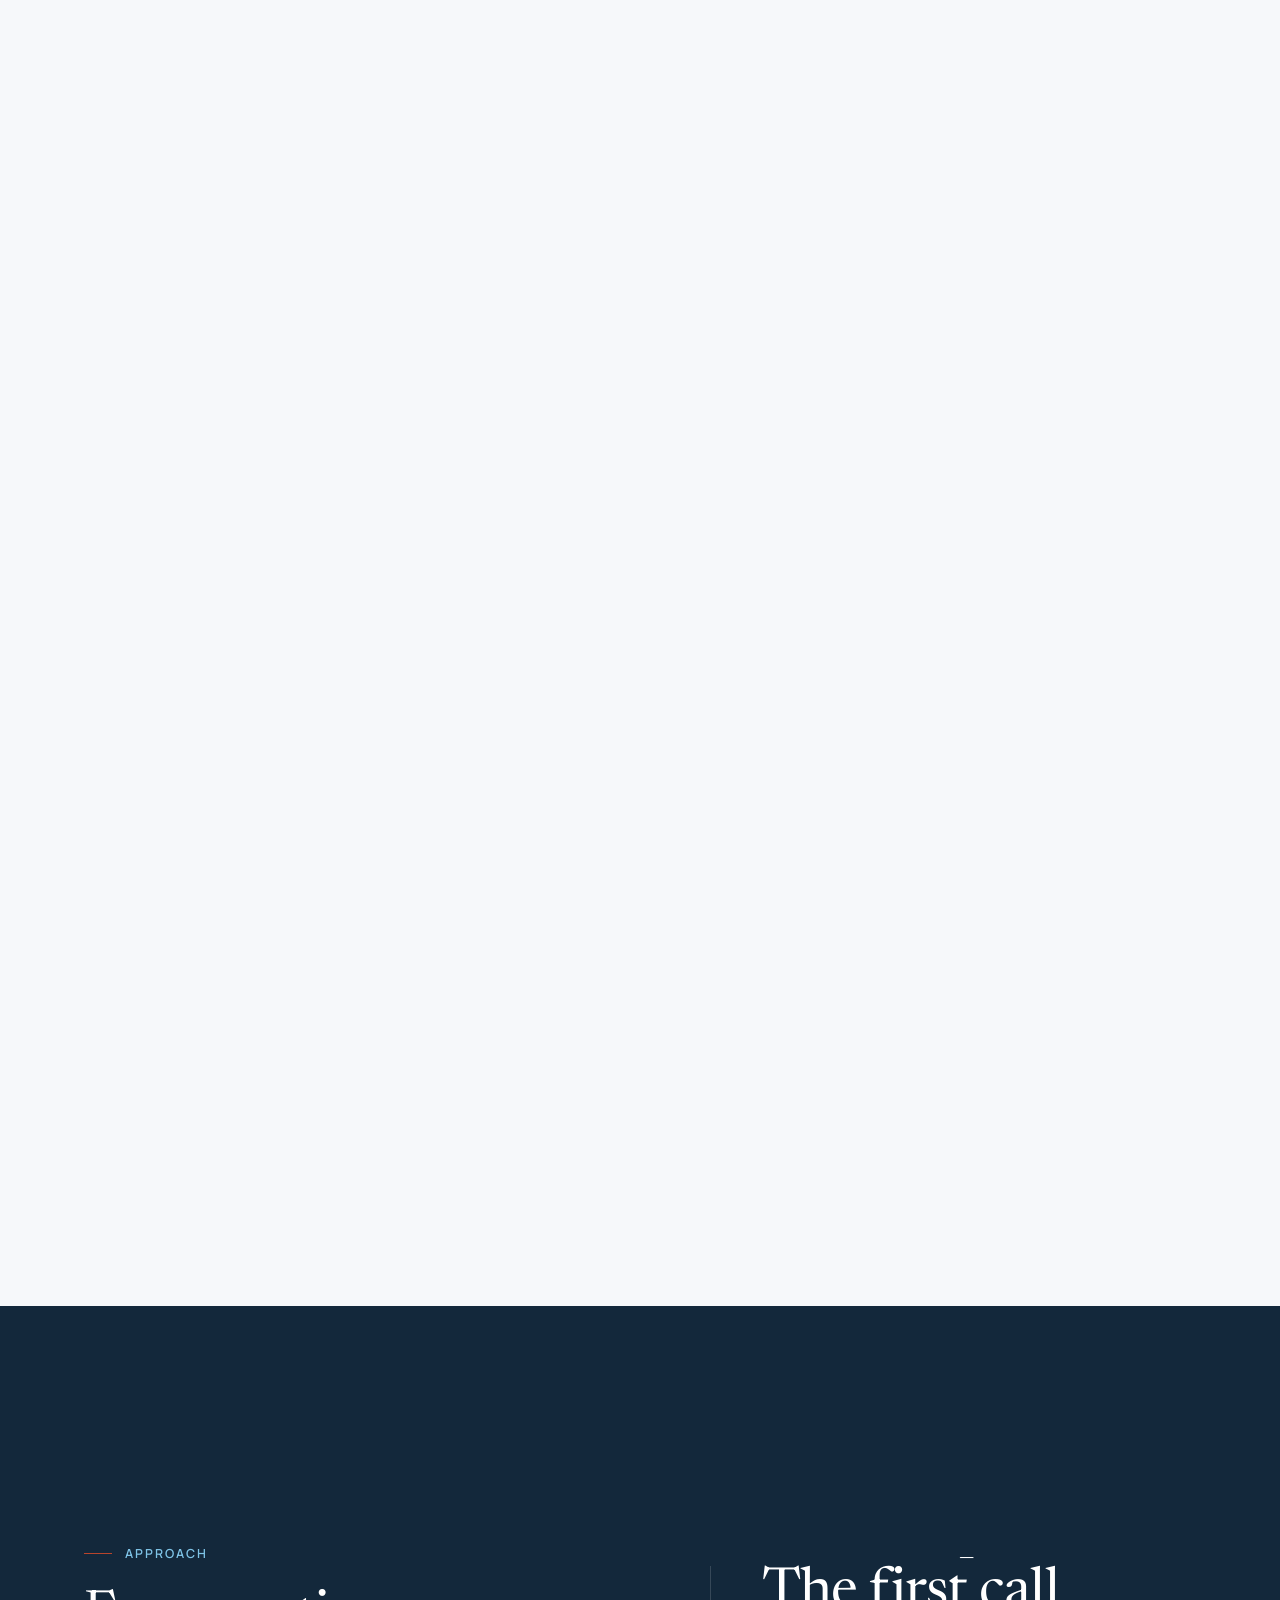
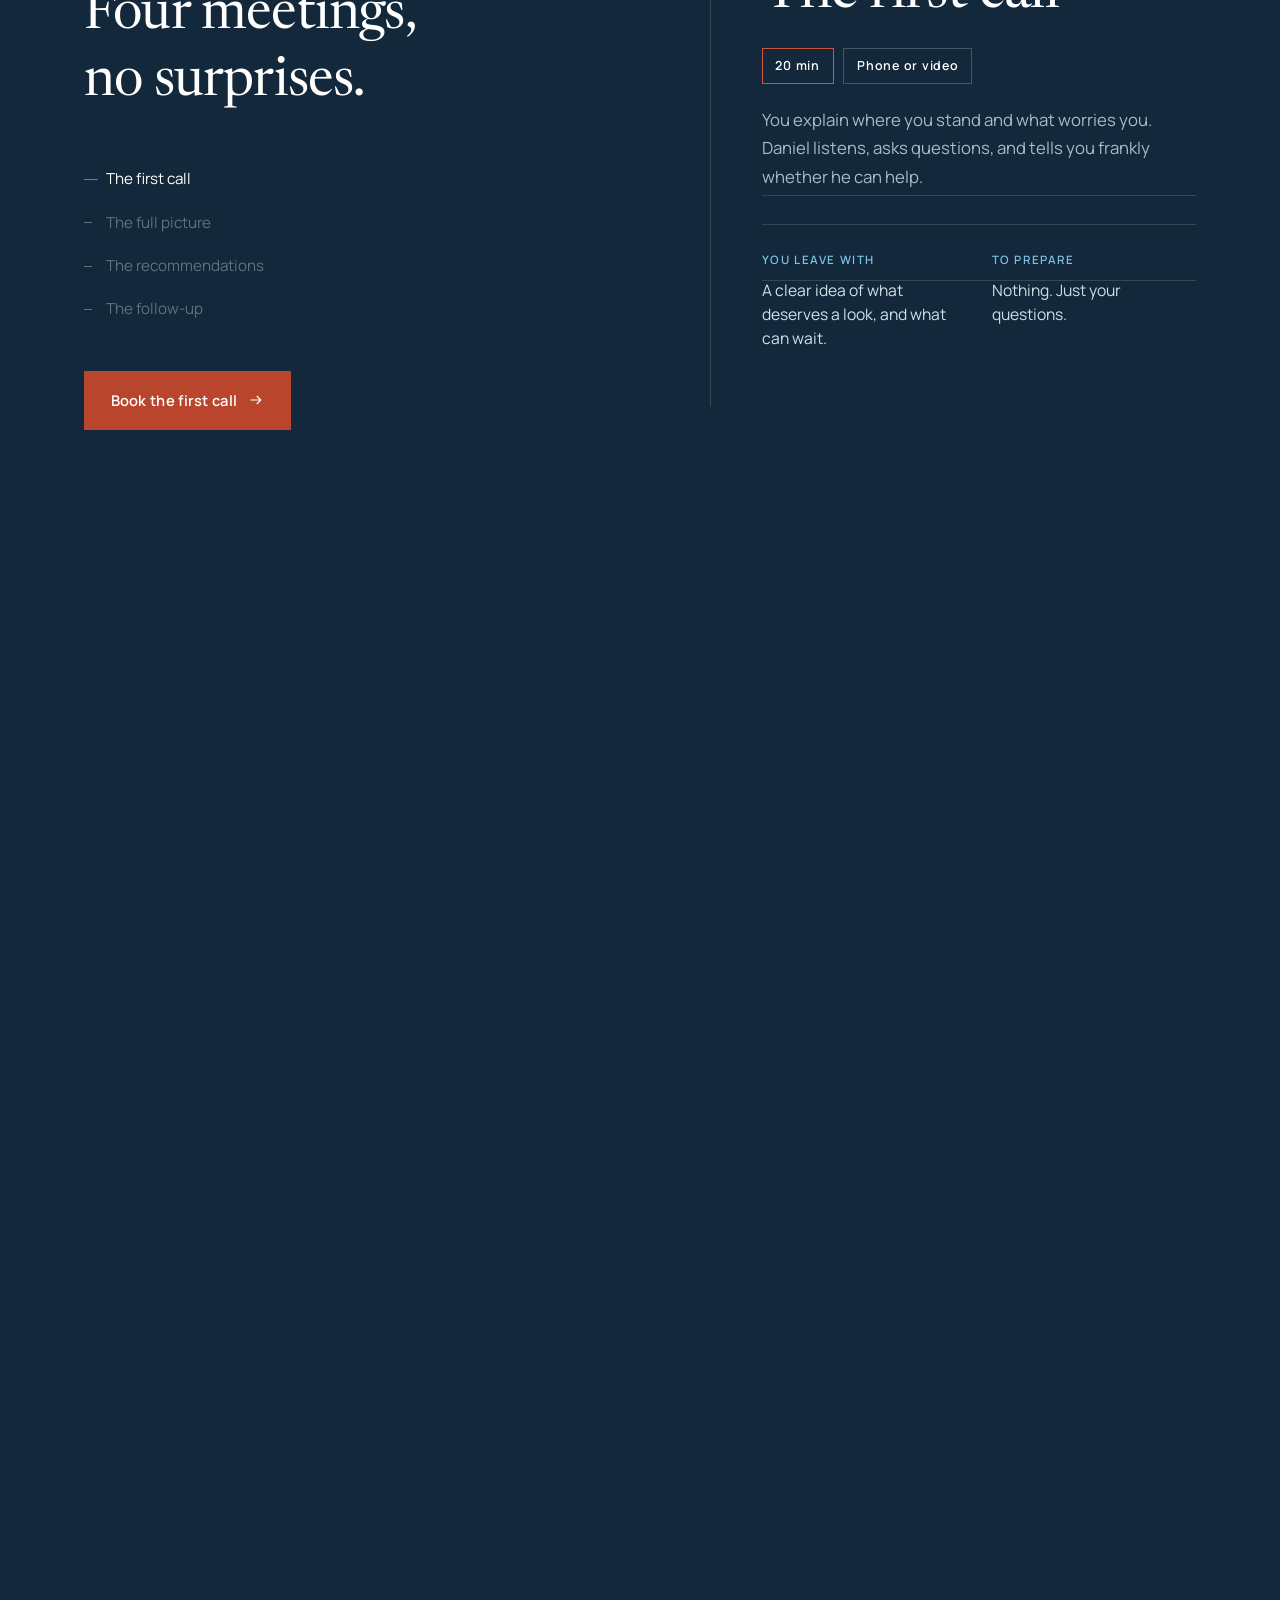
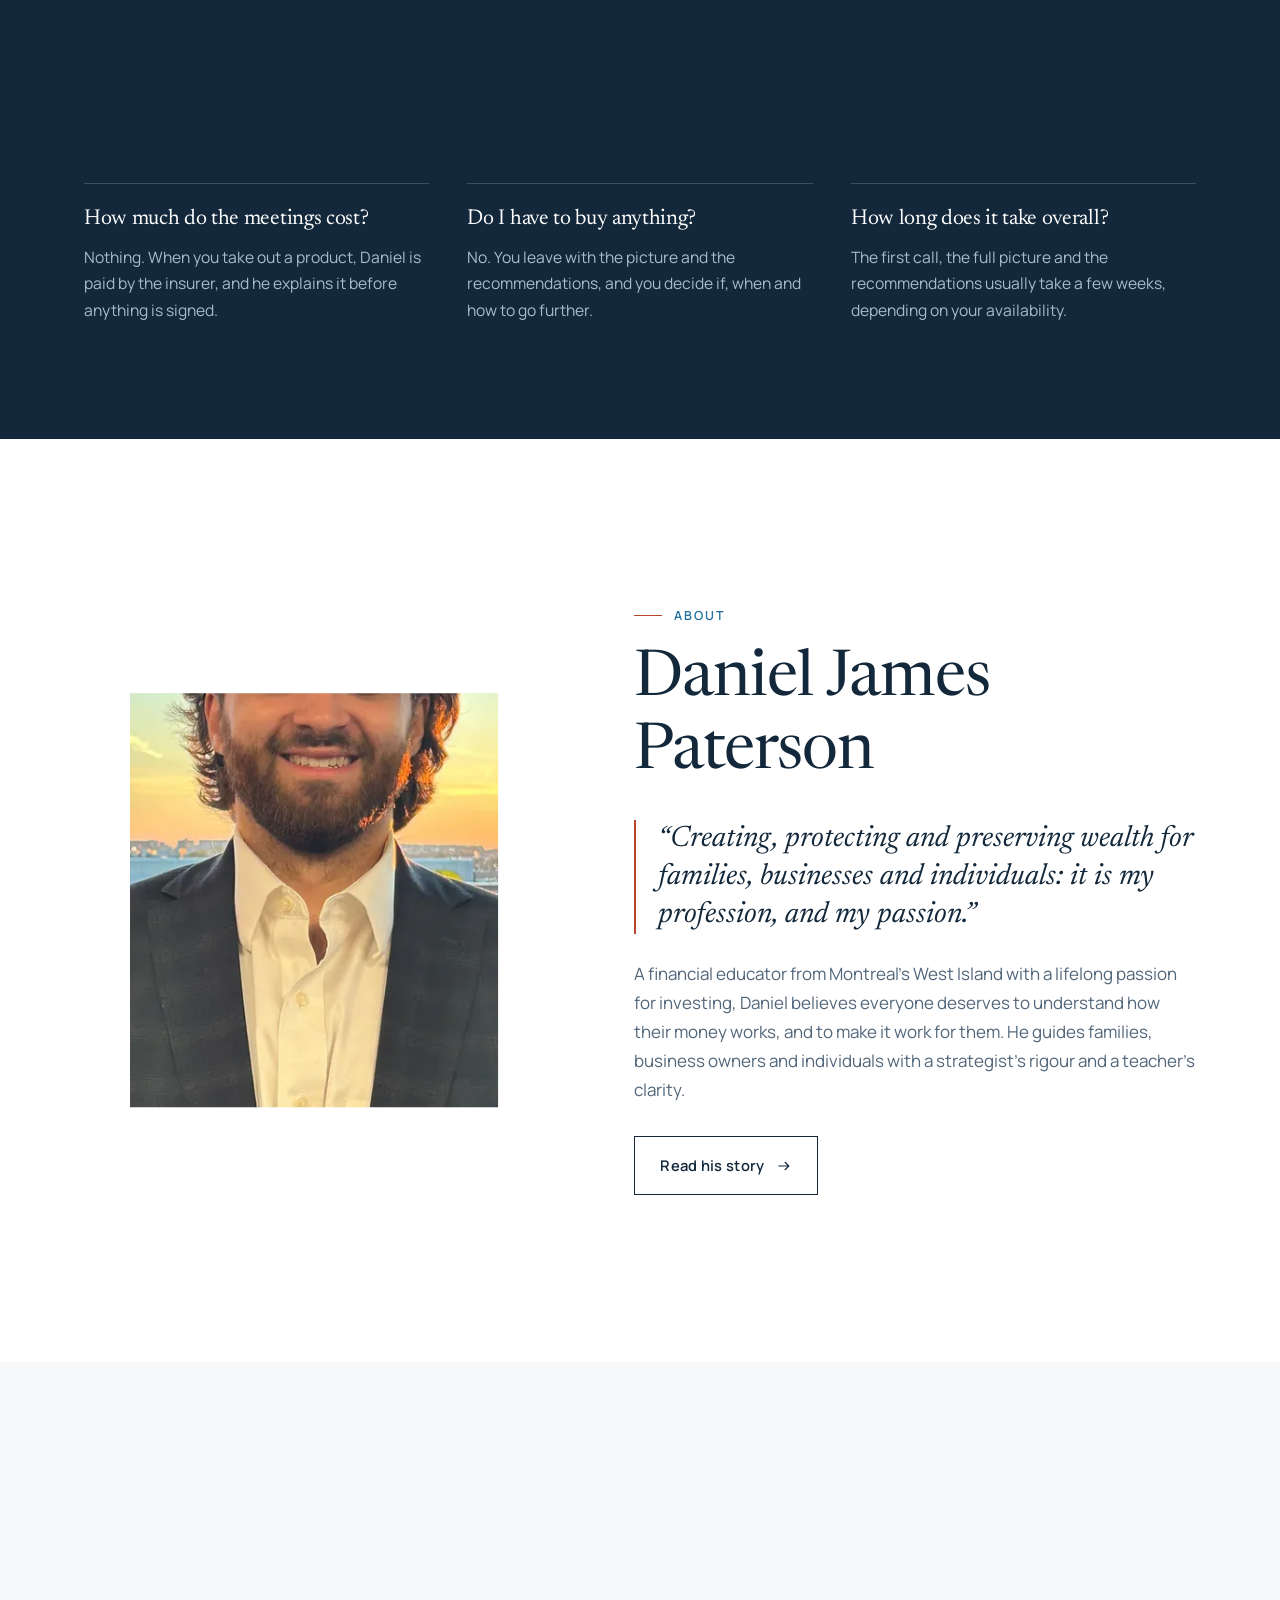
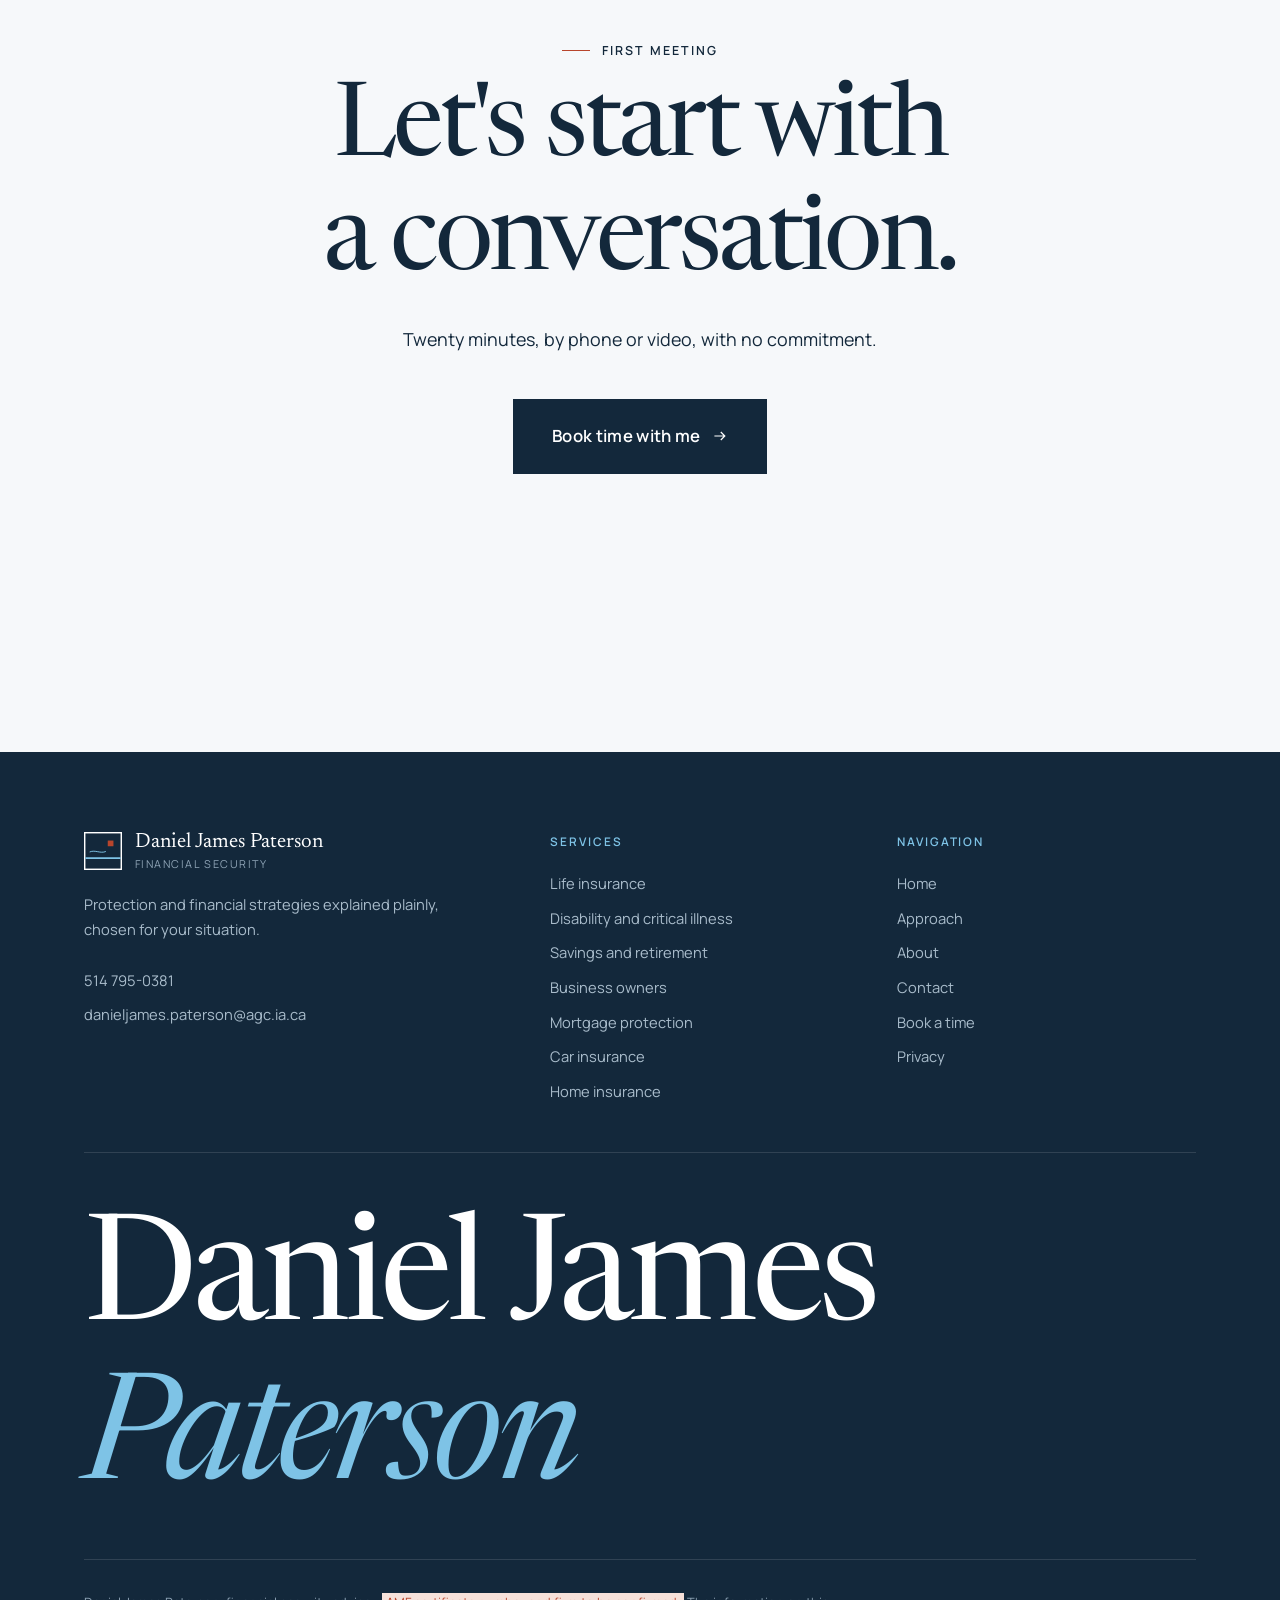
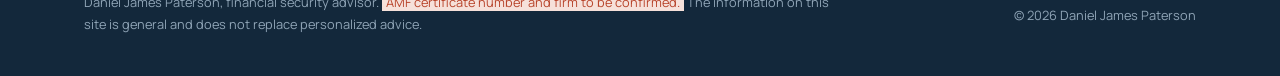
==== commit e9d58044: "Portrait et biographie de Daniel, nouvelle page À propos, illustrations de services éditoriales, ima" ====
--- a/index.html
+++ b/index.html
@@ -11,6 +11,7 @@
 <meta property="og:title" content="Daniel James Paterson, conseiller en sécurité financière">
 <meta property="og:description" content="Assurance vie, invalidité, épargne et planification expliquées simplement. Prenez rendez-vous avec Daniel James Paterson.">
 <meta property="og:url" content="https://danieljamespaterson.vercel.app/">
+<meta property="og:image" content="https://danieljamespaterson.vercel.app/assets/og.jpg">
 <meta property="og:locale" content="fr_CA">
 <meta property="og:locale:alternate" content="en_CA">
 <meta name="theme-color" content="#9CCDEA">
@@ -94,43 +95,204 @@
       </div>
       <div class="h-track">
         <a class="h-card" href="/assurance-vie" data-cursor-fr="Découvrir" data-cursor-en="Explore">
-          <svg class="h-card-ill" viewBox="0 0 160 130" fill="none" stroke="currentColor" stroke-width="1.4" aria-hidden="true"><path d="M30 70 L60 40 L90 70 V110 H30 Z"/><path d="M60 40 V20"/><rect x="50" y="80" width="20" height="30"/><path d="M95 70 L120 50 L145 70 V110 H95"/></svg>
+          <div class="h-card-art"><svg class="ill" viewBox="0 0 320 240" xmlns="http://www.w3.org/2000/svg" aria-hidden="true" focusable="false">
+<defs>
+<linearGradient id="sky-h-card-art-vie" x1="0" y1="0" x2="0" y2="1"><stop offset="0" stop-color="#C4E3F4"/><stop offset=".72" stop-color="#EEF6FB"/><stop offset="1" stop-color="#FFFFFF"/></linearGradient>
+<linearGradient id="deep-h-card-art-vie" x1="0" y1="0" x2="0" y2="1"><stop offset="0" stop-color="#1F6E9C"/><stop offset="1" stop-color="#17557A"/></linearGradient>
+<pattern id="hatch-h-card-art-vie" width="5" height="5" patternUnits="userSpaceOnUse" patternTransform="rotate(45)"><line x1="0" y1="0" x2="0" y2="5" stroke="#13283B" stroke-width=".7" stroke-opacity=".28"/></pattern>
+</defs>
+<rect width="320" height="240" fill="url(#sky-h-card-art-vie)"/>
+<g stroke="#FFFFFF" stroke-width="1.2" stroke-linecap="square" opacity=".9">
+<line x1="24" y1="52" x2="96" y2="52"/><line x1="40" y1="60" x2="78" y2="60"/><line x1="196" y1="84" x2="290" y2="84"/><line x1="222" y1="92" x2="268" y2="92"/>
+</g>
+
+<line x1="0" y1="200.5" x2="320" y2="200.5" stroke="#13283B" stroke-opacity=".35"/>
+<rect x="0" y="201" width="320" height="39" fill="url(#hatch-h-card-art-vie)" opacity=".55"/>
+
+<path d="M84 200 V138 A76 76 0 0 1 236 138 V200" fill="#FFFFFF" stroke="#13283B" stroke-width="1.5"/>
+<path d="M98 200 V140 A62 62 0 0 1 222 140 V200" fill="none" stroke="#13283B" stroke-opacity=".35"/>
+<path d="M84 138 A76 76 0 0 1 236 138 L222 140 A62 62 0 0 0 98 140 Z" fill="url(#deep-h-card-art-vie)"/>
+<rect x="118" y="146" width="22" height="54" fill="#7EC3E6"/>
+<rect x="149" y="122" width="22" height="78" fill="#13283B"/>
+<rect x="180" y="158" width="22" height="42" fill="#1F6E9C"/>
+<rect x="118" y="146" width="22" height="54" fill="url(#hatch-h-card-art-vie)" opacity=".5"/>
+<line x1="70" y1="200" x2="250" y2="200" stroke="#13283B" stroke-width="2"/>
+<rect x="155" y="104" width="10" height="10" fill="#B8452C"/>
+</svg></div>
           <h3><span lang="fr">Assurance vie</span><span lang="en">Life insurance</span></h3>
           <p><span lang="fr">Protéger les vôtres et prévoir la succession, avec le bon type de couverture.</span><span lang="en">Protect your family and plan your estate with the right type of coverage.</span></p>
           <span class="h-card-link"><span lang="fr">En savoir plus</span><span lang="en">Learn more</span> <svg viewBox="0 0 20 20" fill="none" aria-hidden="true"><path d="M3 10h13M11 5l5 5-5 5" stroke="currentColor" stroke-width="1.5"/></svg></span>
         </a>
         <a class="h-card" href="/assurance-invalidite-maladies-graves" data-cursor-fr="Découvrir" data-cursor-en="Explore">
-          <svg class="h-card-ill" viewBox="0 0 160 130" fill="none" stroke="currentColor" stroke-width="1.4" aria-hidden="true"><path d="M10 70 H50 L60 45 L72 95 L84 60 L92 70 H150"/></svg>
+          <div class="h-card-art"><svg class="ill" viewBox="0 0 320 240" xmlns="http://www.w3.org/2000/svg" aria-hidden="true" focusable="false">
+<defs>
+<linearGradient id="sky-h-card-art-invalidite" x1="0" y1="0" x2="0" y2="1"><stop offset="0" stop-color="#C4E3F4"/><stop offset=".72" stop-color="#EEF6FB"/><stop offset="1" stop-color="#FFFFFF"/></linearGradient>
+<linearGradient id="deep-h-card-art-invalidite" x1="0" y1="0" x2="0" y2="1"><stop offset="0" stop-color="#1F6E9C"/><stop offset="1" stop-color="#17557A"/></linearGradient>
+<pattern id="hatch-h-card-art-invalidite" width="5" height="5" patternUnits="userSpaceOnUse" patternTransform="rotate(45)"><line x1="0" y1="0" x2="0" y2="5" stroke="#13283B" stroke-width=".7" stroke-opacity=".28"/></pattern>
+</defs>
+<rect width="320" height="240" fill="url(#sky-h-card-art-invalidite)"/>
+<g stroke="#FFFFFF" stroke-width="1.2" stroke-linecap="square" opacity=".9">
+<line x1="24" y1="52" x2="96" y2="52"/><line x1="40" y1="60" x2="78" y2="60"/><line x1="196" y1="84" x2="290" y2="84"/><line x1="222" y1="92" x2="268" y2="92"/>
+</g>
+
+<line x1="0" y1="200.5" x2="320" y2="200.5" stroke="#13283B" stroke-opacity=".35"/>
+<rect x="0" y="201" width="320" height="39" fill="url(#hatch-h-card-art-invalidite)" opacity=".55"/>
+
+<path d="M160 42 L216 62 V112 C216 150 193 176 160 192 C127 176 104 150 104 112 V62 Z" fill="url(#deep-h-card-art-invalidite)"/>
+<path d="M160 42 L216 62 V112 C216 150 193 176 160 192 Z" fill="#13283B"/>
+<path d="M160 56 L203 71 V112 C203 142 186 163 160 177 C134 163 117 142 117 112 V71 Z" fill="none" stroke="#FFFFFF" stroke-opacity=".45"/>
+<polyline points="28,122 112,122 126,122 136,96 150,150 164,84 176,122 292,122" fill="none" stroke="#B8452C" stroke-width="2.2" stroke-linejoin="miter"/>
+<rect x="288" y="118" width="8" height="8" fill="#B8452C"/>
+<rect x="104" y="200" width="112" height="6" fill="#13283B" opacity=".18"/>
+</svg></div>
           <h3><span lang="fr">Invalidité et maladies graves</span><span lang="en">Disability and critical illness</span></h3>
           <p><span lang="fr">Garder un revenu et des choix si la santé vous arrête.</span><span lang="en">Keep an income and your options if your health stops you.</span></p>
           <span class="h-card-link"><span lang="fr">En savoir plus</span><span lang="en">Learn more</span> <svg viewBox="0 0 20 20" fill="none" aria-hidden="true"><path d="M3 10h13M11 5l5 5-5 5" stroke="currentColor" stroke-width="1.5"/></svg></span>
         </a>
         <a class="h-card" href="/epargne-retraite" data-cursor-fr="Découvrir" data-cursor-en="Explore">
-          <svg class="h-card-ill" viewBox="0 0 160 130" fill="none" stroke="currentColor" stroke-width="1.4" aria-hidden="true"><path d="M20 110 H50 V90 H80 V70 H110 V45 H140 V20"/><path d="M20 110 H150"/></svg>
+          <div class="h-card-art"><svg class="ill" viewBox="0 0 320 240" xmlns="http://www.w3.org/2000/svg" aria-hidden="true" focusable="false">
+<defs>
+<linearGradient id="sky-h-card-art-epargne" x1="0" y1="0" x2="0" y2="1"><stop offset="0" stop-color="#C4E3F4"/><stop offset=".72" stop-color="#EEF6FB"/><stop offset="1" stop-color="#FFFFFF"/></linearGradient>
+<linearGradient id="deep-h-card-art-epargne" x1="0" y1="0" x2="0" y2="1"><stop offset="0" stop-color="#1F6E9C"/><stop offset="1" stop-color="#17557A"/></linearGradient>
+<pattern id="hatch-h-card-art-epargne" width="5" height="5" patternUnits="userSpaceOnUse" patternTransform="rotate(45)"><line x1="0" y1="0" x2="0" y2="5" stroke="#13283B" stroke-width=".7" stroke-opacity=".28"/></pattern>
+</defs>
+<rect width="320" height="240" fill="url(#sky-h-card-art-epargne)"/>
+<g stroke="#FFFFFF" stroke-width="1.2" stroke-linecap="square" opacity=".9">
+<line x1="24" y1="52" x2="96" y2="52"/><line x1="40" y1="60" x2="78" y2="60"/><line x1="196" y1="84" x2="290" y2="84"/><line x1="222" y1="92" x2="268" y2="92"/>
+</g>
+
+<line x1="0" y1="200.5" x2="320" y2="200.5" stroke="#13283B" stroke-opacity=".35"/>
+<rect x="0" y="201" width="320" height="39" fill="url(#hatch-h-card-art-epargne)" opacity=".55"/>
+<line x1="56" y1="80" x2="262" y2="80" stroke="#13283B" stroke-opacity=".1"/><line x1="56" y1="110" x2="262" y2="110" stroke="#13283B" stroke-opacity=".1"/><line x1="56" y1="140" x2="262" y2="140" stroke="#13283B" stroke-opacity=".1"/><line x1="56" y1="170" x2="262" y2="170" stroke="#13283B" stroke-opacity=".1"/>
+<rect x="70" y="168" width="20" height="32" fill="#CFE8F6"/><rect x="98" y="156" width="20" height="44" fill="#7EC3E6"/><rect x="126" y="140" width="20" height="60" fill="#7EC3E6"/><rect x="154" y="122" width="20" height="78" fill="#1F6E9C"/><rect x="182" y="100" width="20" height="100" fill="#1F6E9C"/><rect x="210" y="74" width="20" height="126" fill="#13283B"/>
+<rect x="70" y="168" width="20" height="32" fill="url(#hatch-h-card-art-epargne)"/>
+<path d="M62 176 C110 168 150 140 184 108 S236 54 262 42" fill="none" stroke="#13283B" stroke-width="1.6"/>
+<rect x="257" y="37" width="10" height="10" fill="#B8452C"/>
+<g fill="#FFFFFF" stroke="#13283B" stroke-width="1.2"><ellipse cx="34" cy="194" rx="16" ry="5"/><ellipse cx="34" cy="186" rx="16" ry="5"/><ellipse cx="34" cy="178" rx="16" ry="5"/></g>
+</svg></div>
           <h3><span lang="fr">Épargne et retraite</span><span lang="en">Savings and retirement</span></h3>
           <p><span lang="fr">REER, CELI, CELIAPP : dans quel ordre, combien, et pour quel projet. Avec calculateur.</span><span lang="en">RRSP, TFSA, FHSA: in what order, how much, and for which goal. With a calculator.</span></p>
           <span class="h-card-link"><span lang="fr">En savoir plus</span><span lang="en">Learn more</span> <svg viewBox="0 0 20 20" fill="none" aria-hidden="true"><path d="M3 10h13M11 5l5 5-5 5" stroke="currentColor" stroke-width="1.5"/></svg></span>
         </a>
         <a class="h-card" href="/entrepreneurs" data-cursor-fr="Découvrir" data-cursor-en="Explore">
-          <svg class="h-card-ill" viewBox="0 0 160 130" fill="none" stroke="currentColor" stroke-width="1.4" aria-hidden="true"><rect x="25" y="45" width="40" height="65"/><rect x="75" y="25" width="50" height="85"/><path d="M85 40 H115 M85 55 H115 M85 70 H115 M35 60 H55 M35 75 H55"/></svg>
+          <div class="h-card-art"><svg class="ill" viewBox="0 0 320 240" xmlns="http://www.w3.org/2000/svg" aria-hidden="true" focusable="false">
+<defs>
+<linearGradient id="sky-h-card-art-entreprise" x1="0" y1="0" x2="0" y2="1"><stop offset="0" stop-color="#C4E3F4"/><stop offset=".72" stop-color="#EEF6FB"/><stop offset="1" stop-color="#FFFFFF"/></linearGradient>
+<linearGradient id="deep-h-card-art-entreprise" x1="0" y1="0" x2="0" y2="1"><stop offset="0" stop-color="#1F6E9C"/><stop offset="1" stop-color="#17557A"/></linearGradient>
+<pattern id="hatch-h-card-art-entreprise" width="5" height="5" patternUnits="userSpaceOnUse" patternTransform="rotate(45)"><line x1="0" y1="0" x2="0" y2="5" stroke="#13283B" stroke-width=".7" stroke-opacity=".28"/></pattern>
+</defs>
+<rect width="320" height="240" fill="url(#sky-h-card-art-entreprise)"/>
+<g stroke="#FFFFFF" stroke-width="1.2" stroke-linecap="square" opacity=".9">
+<line x1="24" y1="52" x2="96" y2="52"/><line x1="40" y1="60" x2="78" y2="60"/><line x1="196" y1="84" x2="290" y2="84"/><line x1="222" y1="92" x2="268" y2="92"/>
+</g>
+
+<line x1="0" y1="200.5" x2="320" y2="200.5" stroke="#13283B" stroke-opacity=".35"/>
+<rect x="0" y="201" width="320" height="39" fill="url(#hatch-h-card-art-entreprise)" opacity=".55"/>
+
+<rect x="52" y="128" width="52" height="72" fill="#7EC3E6"/><rect x="60" y="138" width="6" height="8" fill="#FFFFFF" fill-opacity="0.55"/><rect x="60" y="153" width="6" height="8" fill="#FFFFFF" fill-opacity="0.55"/><rect x="60" y="168" width="6" height="8" fill="#FFFFFF" fill-opacity="0.55"/><rect x="60" y="183" width="6" height="8" fill="#FFFFFF" fill-opacity="0.55"/><rect x="71" y="138" width="6" height="8" fill="#FFFFFF" fill-opacity="0.55"/><rect x="71" y="153" width="6" height="8" fill="#FFFFFF" fill-opacity="0.55"/><rect x="71" y="168" width="6" height="8" fill="#FFFFFF" fill-opacity="0.55"/><rect x="71" y="183" width="6" height="8" fill="#FFFFFF" fill-opacity="0.55"/><rect x="82" y="138" width="6" height="8" fill="#FFFFFF" fill-opacity="0.55"/><rect x="82" y="153" width="6" height="8" fill="#FFFFFF" fill-opacity="0.55"/><rect x="82" y="168" width="6" height="8" fill="#FFFFFF" fill-opacity="0.55"/><rect x="82" y="183" width="6" height="8" fill="#FFFFFF" fill-opacity="0.55"/><rect x="93" y="138" width="6" height="8" fill="#FFFFFF" fill-opacity="0.55"/><rect x="93" y="153" width="6" height="8" fill="#FFFFFF" fill-opacity="0.55"/><rect x="93" y="168" width="6" height="8" fill="#FFFFFF" fill-opacity="0.55"/><rect x="93" y="183" width="6" height="8" fill="#FFFFFF" fill-opacity="0.55"/>
+<rect x="210" y="112" width="58" height="88" fill="#1F6E9C"/><rect x="219" y="122" width="6" height="8" fill="#FFFFFF" fill-opacity="0.55"/><rect x="219" y="137" width="6" height="8" fill="#FFFFFF" fill-opacity="0.55"/><rect x="219" y="152" width="6" height="8" fill="#FFFFFF" fill-opacity="0.55"/><rect x="219" y="167" width="6" height="8" fill="#FFFFFF" fill-opacity="0.55"/><rect x="219" y="182" width="6" height="8" fill="#FFFFFF" fill-opacity="0.55"/><rect x="230" y="122" width="6" height="8" fill="#FFFFFF" fill-opacity="0.55"/><rect x="230" y="137" width="6" height="8" fill="#FFFFFF" fill-opacity="0.55"/><rect x="230" y="152" width="6" height="8" fill="#FFFFFF" fill-opacity="0.55"/><rect x="230" y="167" width="6" height="8" fill="#FFFFFF" fill-opacity="0.55"/><rect x="230" y="182" width="6" height="8" fill="#FFFFFF" fill-opacity="0.55"/><rect x="241" y="122" width="6" height="8" fill="#FFFFFF" fill-opacity="0.55"/><rect x="241" y="137" width="6" height="8" fill="#FFFFFF" fill-opacity="0.55"/><rect x="241" y="152" width="6" height="8" fill="#FFFFFF" fill-opacity="0.55"/><rect x="241" y="167" width="6" height="8" fill="#FFFFFF" fill-opacity="0.55"/><rect x="241" y="182" width="6" height="8" fill="#FFFFFF" fill-opacity="0.55"/><rect x="252" y="122" width="6" height="8" fill="#FFFFFF" fill-opacity="0.55"/><rect x="252" y="137" width="6" height="8" fill="#FFFFFF" fill-opacity="0.55"/><rect x="252" y="152" width="6" height="8" fill="#FFFFFF" fill-opacity="0.55"/><rect x="252" y="167" width="6" height="8" fill="#FFFFFF" fill-opacity="0.55"/><rect x="252" y="182" width="6" height="8" fill="#FFFFFF" fill-opacity="0.55"/>
+<rect x="112" y="72" width="42" height="128" fill="url(#deep-h-card-art-entreprise)"/><rect x="119" y="82" width="6" height="8" fill="#FFFFFF" fill-opacity="0.55"/><rect x="119" y="97" width="6" height="8" fill="#FFFFFF" fill-opacity="0.55"/><rect x="119" y="112" width="6" height="8" fill="#FFFFFF" fill-opacity="0.55"/><rect x="119" y="127" width="6" height="8" fill="#FFFFFF" fill-opacity="0.55"/><rect x="119" y="142" width="6" height="8" fill="#FFFFFF" fill-opacity="0.55"/><rect x="119" y="157" width="6" height="8" fill="#FFFFFF" fill-opacity="0.55"/><rect x="119" y="172" width="6" height="8" fill="#FFFFFF" fill-opacity="0.55"/><rect x="130" y="82" width="6" height="8" fill="#FFFFFF" fill-opacity="0.55"/><rect x="130" y="97" width="6" height="8" fill="#FFFFFF" fill-opacity="0.55"/><rect x="130" y="112" width="6" height="8" fill="#FFFFFF" fill-opacity="0.55"/><rect x="130" y="127" width="6" height="8" fill="#FFFFFF" fill-opacity="0.55"/><rect x="130" y="142" width="6" height="8" fill="#FFFFFF" fill-opacity="0.55"/><rect x="130" y="157" width="6" height="8" fill="#FFFFFF" fill-opacity="0.55"/><rect x="130" y="172" width="6" height="8" fill="#FFFFFF" fill-opacity="0.55"/><rect x="141" y="82" width="6" height="8" fill="#FFFFFF" fill-opacity="0.55"/><rect x="141" y="97" width="6" height="8" fill="#FFFFFF" fill-opacity="0.55"/><rect x="141" y="112" width="6" height="8" fill="#FFFFFF" fill-opacity="0.55"/><rect x="141" y="127" width="6" height="8" fill="#FFFFFF" fill-opacity="0.55"/><rect x="141" y="142" width="6" height="8" fill="#FFFFFF" fill-opacity="0.55"/><rect x="141" y="157" width="6" height="8" fill="#FFFFFF" fill-opacity="0.55"/><rect x="141" y="172" width="6" height="8" fill="#FFFFFF" fill-opacity="0.55"/>
+<rect x="160" y="40" width="44" height="160" fill="#13283B"/><rect x="167" y="52" width="6" height="8" fill="#FFFFFF" fill-opacity="0.35"/><rect x="167" y="67" width="6" height="8" fill="#FFFFFF" fill-opacity="0.35"/><rect x="167" y="82" width="6" height="8" fill="#FFFFFF" fill-opacity="0.35"/><rect x="167" y="97" width="6" height="8" fill="#FFFFFF" fill-opacity="0.35"/><rect x="167" y="112" width="6" height="8" fill="#FFFFFF" fill-opacity="0.35"/><rect x="167" y="127" width="6" height="8" fill="#FFFFFF" fill-opacity="0.35"/><rect x="167" y="142" width="6" height="8" fill="#FFFFFF" fill-opacity="0.35"/><rect x="167" y="157" width="6" height="8" fill="#FFFFFF" fill-opacity="0.35"/><rect x="167" y="172" width="6" height="8" fill="#FFFFFF" fill-opacity="0.35"/><rect x="178" y="52" width="6" height="8" fill="#FFFFFF" fill-opacity="0.35"/><rect x="178" y="67" width="6" height="8" fill="#FFFFFF" fill-opacity="0.35"/><rect x="178" y="82" width="6" height="8" fill="#FFFFFF" fill-opacity="0.35"/><rect x="178" y="97" width="6" height="8" fill="#FFFFFF" fill-opacity="0.35"/><rect x="178" y="112" width="6" height="8" fill="#FFFFFF" fill-opacity="0.35"/><rect x="178" y="127" width="6" height="8" fill="#FFFFFF" fill-opacity="0.35"/><rect x="178" y="142" width="6" height="8" fill="#FFFFFF" fill-opacity="0.35"/><rect x="178" y="157" width="6" height="8" fill="#FFFFFF" fill-opacity="0.35"/><rect x="178" y="172" width="6" height="8" fill="#FFFFFF" fill-opacity="0.35"/><rect x="189" y="52" width="6" height="8" fill="#FFFFFF" fill-opacity="0.35"/><rect x="189" y="67" width="6" height="8" fill="#FFFFFF" fill-opacity="0.35"/><rect x="189" y="82" width="6" height="8" fill="#FFFFFF" fill-opacity="0.35"/><rect x="189" y="97" width="6" height="8" fill="#FFFFFF" fill-opacity="0.35"/><rect x="189" y="112" width="6" height="8" fill="#FFFFFF" fill-opacity="0.35"/><rect x="189" y="127" width="6" height="8" fill="#FFFFFF" fill-opacity="0.35"/><rect x="189" y="142" width="6" height="8" fill="#FFFFFF" fill-opacity="0.35"/><rect x="189" y="157" width="6" height="8" fill="#FFFFFF" fill-opacity="0.35"/><rect x="189" y="172" width="6" height="8" fill="#FFFFFF" fill-opacity="0.35"/>
+<rect x="178" y="97" width="6" height="8" fill="#B8452C"/>
+<rect x="176" y="24" width="2" height="16" fill="#13283B"/>
+<rect x="104" y="160" width="8" height="40" fill="#13283B" opacity=".85"/>
+<line x1="40" y1="200" x2="280" y2="200" stroke="#13283B" stroke-width="2"/>
+</svg></div>
           <h3><span lang="fr">Entrepreneurs</span><span lang="en">Business owners</span></h3>
           <p><span lang="fr">Protéger l'entreprise, ses associés et ses personnes clés.</span><span lang="en">Protect the business, its partners and key people.</span></p>
           <span class="h-card-link"><span lang="fr">En savoir plus</span><span lang="en">Learn more</span> <svg viewBox="0 0 20 20" fill="none" aria-hidden="true"><path d="M3 10h13M11 5l5 5-5 5" stroke="currentColor" stroke-width="1.5"/></svg></span>
         </a>
         <a class="h-card" href="/protection-hypothecaire" data-cursor-fr="Découvrir" data-cursor-en="Explore">
-          <svg class="h-card-ill" viewBox="0 0 160 130" fill="none" stroke="currentColor" stroke-width="1.4" aria-hidden="true"><path d="M20 70 L80 25 L140 70"/><path d="M35 60 V110 H125 V60"/><path d="M80 110 V80 H100 V110"/></svg>
+          <div class="h-card-art"><svg class="ill" viewBox="0 0 320 240" xmlns="http://www.w3.org/2000/svg" aria-hidden="true" focusable="false">
+<defs>
+<linearGradient id="sky-h-card-art-hypotheque" x1="0" y1="0" x2="0" y2="1"><stop offset="0" stop-color="#C4E3F4"/><stop offset=".72" stop-color="#EEF6FB"/><stop offset="1" stop-color="#FFFFFF"/></linearGradient>
+<linearGradient id="deep-h-card-art-hypotheque" x1="0" y1="0" x2="0" y2="1"><stop offset="0" stop-color="#1F6E9C"/><stop offset="1" stop-color="#17557A"/></linearGradient>
+<pattern id="hatch-h-card-art-hypotheque" width="5" height="5" patternUnits="userSpaceOnUse" patternTransform="rotate(45)"><line x1="0" y1="0" x2="0" y2="5" stroke="#13283B" stroke-width=".7" stroke-opacity=".28"/></pattern>
+</defs>
+<rect width="320" height="240" fill="url(#sky-h-card-art-hypotheque)"/>
+<g stroke="#FFFFFF" stroke-width="1.2" stroke-linecap="square" opacity=".9">
+<line x1="24" y1="52" x2="96" y2="52"/><line x1="40" y1="60" x2="78" y2="60"/><line x1="196" y1="84" x2="290" y2="84"/><line x1="222" y1="92" x2="268" y2="92"/>
+</g>
+
+<line x1="0" y1="200.5" x2="320" y2="200.5" stroke="#13283B" stroke-opacity=".35"/>
+<rect x="0" y="201" width="320" height="39" fill="url(#hatch-h-card-art-hypotheque)" opacity=".55"/>
+
+<rect x="164" y="52" width="100" height="134" fill="#FFFFFF" stroke="#13283B" stroke-width="1.2"/>
+<rect x="164" y="52" width="100" height="14" fill="#CFE8F6"/>
+<line x1="176" y1="76" x2="228" y2="76" stroke="#13283B" stroke-opacity=".3"/><line x1="176" y1="88" x2="248" y2="88" stroke="#13283B" stroke-opacity=".3"/><line x1="176" y1="100" x2="248" y2="100" stroke="#13283B" stroke-opacity=".3"/><line x1="176" y1="112" x2="228" y2="112" stroke="#13283B" stroke-opacity=".3"/><line x1="176" y1="124" x2="248" y2="124" stroke="#13283B" stroke-opacity=".3"/><line x1="176" y1="136" x2="248" y2="136" stroke="#13283B" stroke-opacity=".3"/><line x1="176" y1="148" x2="228" y2="148" stroke="#13283B" stroke-opacity=".3"/>
+<line x1="176" y1="168" x2="226" y2="168" stroke="#13283B"/>
+<path d="M180 164 C188 156 194 170 202 160 S214 166 220 160" fill="none" stroke="#1F6E9C" stroke-width="1.2"/>
+<rect x="234" y="156" width="18" height="18" fill="#B8452C" transform="rotate(45 243 165)"/>
+<path d="M60 128 L118 86 L176 128" fill="#13283B"/>
+<rect x="72" y="126" width="92" height="74" fill="#FFFFFF" stroke="#13283B" stroke-width="1.5"/>
+<rect x="84" y="140" width="22" height="22" fill="#7EC3E6"/><line x1="95" y1="140" x2="95" y2="162" stroke="#FFFFFF"/><line x1="84" y1="151" x2="106" y2="151" stroke="#FFFFFF"/>
+<rect x="128" y="150" width="22" height="50" fill="url(#deep-h-card-art-hypotheque)"/>
+<rect x="144" y="173" width="3" height="3" fill="#FFFFFF"/>
+<rect x="72" y="126" width="92" height="10" fill="url(#hatch-h-card-art-hypotheque)"/>
+<line x1="44" y1="200" x2="276" y2="200" stroke="#13283B" stroke-width="2"/>
+</svg></div>
           <h3><span lang="fr">Protection hypothécaire</span><span lang="en">Mortgage protection</span></h3>
           <p><span lang="fr">Comparer l'assurance de la banque avec une couverture qui vous appartient.</span><span lang="en">Compare the bank's insurance with coverage you actually own.</span></p>
           <span class="h-card-link"><span lang="fr">En savoir plus</span><span lang="en">Learn more</span> <svg viewBox="0 0 20 20" fill="none" aria-hidden="true"><path d="M3 10h13M11 5l5 5-5 5" stroke="currentColor" stroke-width="1.5"/></svg></span>
         </a>
         <a class="h-card" href="/assurance-auto" data-cursor-fr="Découvrir" data-cursor-en="Explore">
-          <svg class="h-card-ill" viewBox="0 0 160 130" fill="none" stroke="currentColor" stroke-width="1.4" aria-hidden="true"><path d="M20 90 V75 L35 55 H110 L130 75 H145 V90 Z"/><circle cx="45" cy="92" r="11"/><circle cx="118" cy="92" r="11"/><path d="M45 55 L52 75 H120"/></svg>
+          <div class="h-card-art"><svg class="ill" viewBox="0 0 320 240" xmlns="http://www.w3.org/2000/svg" aria-hidden="true" focusable="false">
+<defs>
+<linearGradient id="sky-h-card-art-auto" x1="0" y1="0" x2="0" y2="1"><stop offset="0" stop-color="#C4E3F4"/><stop offset=".72" stop-color="#EEF6FB"/><stop offset="1" stop-color="#FFFFFF"/></linearGradient>
+<linearGradient id="deep-h-card-art-auto" x1="0" y1="0" x2="0" y2="1"><stop offset="0" stop-color="#1F6E9C"/><stop offset="1" stop-color="#17557A"/></linearGradient>
+<pattern id="hatch-h-card-art-auto" width="5" height="5" patternUnits="userSpaceOnUse" patternTransform="rotate(45)"><line x1="0" y1="0" x2="0" y2="5" stroke="#13283B" stroke-width=".7" stroke-opacity=".28"/></pattern>
+</defs>
+<rect width="320" height="240" fill="url(#sky-h-card-art-auto)"/>
+<g stroke="#FFFFFF" stroke-width="1.2" stroke-linecap="square" opacity=".9">
+<line x1="24" y1="52" x2="96" y2="52"/><line x1="40" y1="60" x2="78" y2="60"/><line x1="196" y1="84" x2="290" y2="84"/><line x1="222" y1="92" x2="268" y2="92"/>
+</g>
+
+<line x1="0" y1="200.5" x2="320" y2="200.5" stroke="#13283B" stroke-opacity=".35"/>
+<rect x="0" y="201" width="320" height="39" fill="url(#hatch-h-card-art-auto)" opacity=".55"/>
+
+<g stroke="#13283B" stroke-opacity=".35" stroke-width="1.2"><line x1="20" y1="120" x2="62" y2="120"/><line x1="30" y1="134" x2="58" y2="134"/><line x1="14" y1="148" x2="50" y2="148"/></g>
+<path d="M66 170 V150 C66 142 72 138 80 137 L112 133 L140 106 C146 100 152 98 160 98 H214 C222 98 228 101 233 107 L254 133 L272 137 C280 139 284 144 284 152 V170 Z" fill="url(#deep-h-card-art-auto)"/>
+<path d="M146 108 C150 104 154 103 160 103 H192 V133 H120 Z" fill="#CFE8F6"/>
+<path d="M198 103 H213 C219 103 223 105 227 110 L245 133 H198 Z" fill="#CFE8F6"/>
+<line x1="66" y1="152" x2="284" y2="152" stroke="#FFFFFF" stroke-opacity=".35"/>
+<rect x="266" y="142" width="14" height="6" fill="#B8452C"/>
+<rect x="68" y="144" width="10" height="5" fill="#FFFFFF" fill-opacity=".7"/>
+<g><circle cx="110" cy="172" r="19" fill="#13283B"/><circle cx="110" cy="172" r="8" fill="#CFE8F6"/><circle cx="240" cy="172" r="19" fill="#13283B"/><circle cx="240" cy="172" r="8" fill="#CFE8F6"/></g>
+<g stroke="#13283B" stroke-width="3"><line x1="20" y1="200" x2="300" y2="200"/></g>
+<g stroke="#FFFFFF" stroke-width="2"><line x1="40" y1="212" x2="70" y2="212"/><line x1="110" y1="212" x2="140" y2="212"/><line x1="180" y1="212" x2="210" y2="212"/><line x1="250" y1="212" x2="280" y2="212"/></g>
+</svg></div>
           <h3><span lang="fr">Assurance auto</span><span lang="en">Car insurance</span></h3>
           <p><span lang="fr">Soumission en ligne, protections expliquées par un conseiller.</span><span lang="en">Online quote, coverage explained by an advisor.</span></p>
           <span class="h-card-link"><span lang="fr">En savoir plus</span><span lang="en">Learn more</span> <svg viewBox="0 0 20 20" fill="none" aria-hidden="true"><path d="M3 10h13M11 5l5 5-5 5" stroke="currentColor" stroke-width="1.5"/></svg></span>
         </a>
         <a class="h-card" href="/assurance-habitation" data-cursor-fr="Découvrir" data-cursor-en="Explore">
-          <svg class="h-card-ill" viewBox="0 0 160 130" fill="none" stroke="currentColor" stroke-width="1.4" aria-hidden="true"><path d="M25 65 L80 22 L135 65"/><path d="M38 56 V110 H122 V56"/><rect x="55" y="72" width="20" height="18"/><rect x="88" y="72" width="20" height="38"/></svg>
+          <div class="h-card-art"><svg class="ill" viewBox="0 0 320 240" xmlns="http://www.w3.org/2000/svg" aria-hidden="true" focusable="false">
+<defs>
+<linearGradient id="sky-h-card-art-habitation" x1="0" y1="0" x2="0" y2="1"><stop offset="0" stop-color="#C4E3F4"/><stop offset=".72" stop-color="#EEF6FB"/><stop offset="1" stop-color="#FFFFFF"/></linearGradient>
+<linearGradient id="deep-h-card-art-habitation" x1="0" y1="0" x2="0" y2="1"><stop offset="0" stop-color="#1F6E9C"/><stop offset="1" stop-color="#17557A"/></linearGradient>
+<pattern id="hatch-h-card-art-habitation" width="5" height="5" patternUnits="userSpaceOnUse" patternTransform="rotate(45)"><line x1="0" y1="0" x2="0" y2="5" stroke="#13283B" stroke-width=".7" stroke-opacity=".28"/></pattern>
+</defs>
+<rect width="320" height="240" fill="url(#sky-h-card-art-habitation)"/>
+<g stroke="#FFFFFF" stroke-width="1.2" stroke-linecap="square" opacity=".9">
+<line x1="24" y1="52" x2="96" y2="52"/><line x1="40" y1="60" x2="78" y2="60"/><line x1="196" y1="84" x2="290" y2="84"/><line x1="222" y1="92" x2="268" y2="92"/>
+</g>
+
+<line x1="0" y1="200.5" x2="320" y2="200.5" stroke="#13283B" stroke-opacity=".35"/>
+<rect x="0" y="201" width="320" height="39" fill="url(#hatch-h-card-art-habitation)" opacity=".55"/>
+
+<rect x="176" y="62" width="14" height="30" fill="#13283B"/>
+<path d="M74 112 L144 58 L214 112 Z" fill="url(#deep-h-card-art-habitation)"/>
+<path d="M144 58 L214 112 H144 Z" fill="#13283B" opacity=".35"/>
+<rect x="86" y="110" width="116" height="90" fill="#FFFFFF" stroke="#13283B" stroke-width="1.5"/>
+<rect x="86" y="110" width="116" height="8" fill="url(#hatch-h-card-art-habitation)"/>
+<rect x="100" y="126" width="26" height="26" fill="#7EC3E6"/><line x1="113.0" y1="126" x2="113.0" y2="152" stroke="#FFFFFF"/><line x1="100" y1="139.0" x2="126" y2="139.0" stroke="#FFFFFF"/><rect x="162" y="126" width="26" height="26" fill="#7EC3E6"/><line x1="175.0" y1="126" x2="175.0" y2="152" stroke="#FFFFFF"/><line x1="162" y1="139.0" x2="188" y2="139.0" stroke="#FFFFFF"/>
+<rect x="132" y="150" width="24" height="50" fill="#13283B"/><rect x="150" y="174" width="3" height="3" fill="#B8452C"/>
+<rect x="136" y="84" width="16" height="16" fill="#CFE8F6" stroke="#13283B"/>
+<rect x="250" y="160" width="5" height="40" fill="#13283B"/>
+<path d="M252 92 L278 166 H226 Z" fill="#1F6E9C"/><path d="M252 92 L278 166 H252 Z" fill="#13283B" opacity=".4"/>
+<g stroke="#13283B" stroke-opacity=".5"><line x1="30" y1="182" x2="74" y2="182"/><line x1="30" y1="192" x2="74" y2="192"/><line x1="36" y1="176" x2="36" y2="200"/><line x1="52" y1="176" x2="52" y2="200"/><line x1="68" y1="176" x2="68" y2="200"/></g>
+<line x1="24" y1="200" x2="296" y2="200" stroke="#13283B" stroke-width="2"/>
+</svg></div>
           <h3><span lang="fr">Assurance habitation</span><span lang="en">Home insurance</span></h3>
           <p><span lang="fr">Propriétaire, copropriétaire ou locataire : les bonnes protections.</span><span lang="en">Owner, condo owner or tenant: the right coverage.</span></p>
           <span class="h-card-link"><span lang="fr">En savoir plus</span><span lang="en">Learn more</span> <svg viewBox="0 0 20 20" fill="none" aria-hidden="true"><path d="M3 10h13M11 5l5 5-5 5" stroke="currentColor" stroke-width="1.5"/></svg></span>
@@ -195,14 +357,14 @@
     <div class="wrap h-about-grid">
       <figure class="h-portrait" data-cursor-fr="Son parcours" data-cursor-en="His story">
         <a href="/a-propos" class="h-portrait-inner" aria-label="À propos de Daniel" data-aria-fr="À propos de Daniel" data-aria-en="About Daniel">
-          <div class="h-portrait-img"><div class="portrait-placeholder"><div><svg viewBox="0 0 40 40" aria-hidden="true" style="width:72px;height:72px;margin:0 auto 1rem;color:#7A8B9B"><rect x="0.75" y="0.75" width="38.5" height="38.5" fill="none" stroke="currentColor" stroke-width="1.5"/><path d="M1.5 27.5 H38.5" stroke="#7EC3E6" stroke-width="2"/><path d="M6 21 C12 18.5 17 23 23 20.5" fill="none" stroke="#7EC3E6" stroke-width="1"/><rect x="25" y="9" width="6" height="6" fill="#B8452C"/></svg><span lang="fr">Portrait de Daniel à venir</span><span lang="en">Daniel&#39;s portrait coming soon</span></div></div></div>
+          <div class="h-portrait-img"><picture><source type="image/webp" srcset="/assets/photos/daniel-paterson-600.webp 600w, /assets/photos/daniel-paterson-900.webp 900w" sizes="(max-width: 860px) 90vw, 40vw"><img class="" src="/assets/photos/daniel-paterson-900.jpg" srcset="/assets/photos/daniel-paterson-600.jpg 600w, /assets/photos/daniel-paterson-900.jpg 900w" sizes="(max-width: 860px) 90vw, 40vw" width="900" height="1200" alt="Daniel James Paterson" loading="lazy" decoding="async"></picture></div>
         </a>
       </figure>
       <div class="h-about-text">
         <p class="eyebrow" data-reveal><span lang="fr">À propos</span><span lang="en">About</span></p>
         <h2 data-split>Daniel James<br>Paterson</h2>
-        <blockquote data-reveal><span lang="fr">« Mon travail, c'est que vous compreniez chaque protection que vous payez. »</span><span lang="en">“My job is to make sure you understand every protection you pay for.”</span></blockquote>
-        <p data-reveal class="h-about-bio"><span lang="fr"><em class="todo">Biographie à compléter avec Daniel : parcours, clientèle, langues, région desservie.</em></span><span lang="en"><em class="todo">Bio to complete with Daniel: background, clients, languages, area served.</em></span></p>
+        <blockquote data-reveal><span lang="fr">« Créer, protéger et préserver le patrimoine des familles, des entreprises et des particuliers : c'est mon métier, et ma passion. »</span><span lang="en">“Creating, protecting and preserving wealth for families, businesses and individuals: it is my profession, and my passion.”</span></blockquote>
+        <p data-reveal class="h-about-bio"><span lang="fr">Éducateur financier de l'Ouest-de-l'Île de Montréal, passionné d'investissement depuis toujours, Daniel est convaincu que chacun mérite de comprendre comment son argent travaille, et de le faire travailler. Il accompagne familles, entrepreneurs et particuliers avec la rigueur d'un stratège et la clarté d'un pédagogue.</span><span lang="en">A financial educator from Montreal's West Island with a lifelong passion for investing, Daniel believes everyone deserves to understand how their money works, and to make it work for them. He guides families, business owners and individuals with a strategist's rigour and a teacher's clarity.</span></p>
         <div data-reveal><a class="btn btn--line" href="/a-propos" data-magnetic><span><span lang="fr">Lire son parcours</span><span lang="en">Read his story</span></span><svg viewBox="0 0 20 20" fill="none" aria-hidden="true"><path d="M3 10h13M11 5l5 5-5 5" stroke="currentColor" stroke-width="1.5"/></svg></a></div>
       </div>
     </div>
--- a/assets/site.css
+++ b/assets/site.css
@@ -393,3 +393,30 @@
 .contact-aside dd a:hover { border-color: var(--ambre); }
 .contact-aside dd { word-break: break-word; }
 .footer-contact { margin-top: 1.6rem; }
+
+/* À propos */
+.ab-hero h1 em { font-style: italic; color: var(--ciel-fonce); }
+.ab-grid { display: grid; grid-template-columns: .9fr 1.1fr; gap: clamp(3rem, 7vw, 7rem); align-items: start; }
+.ab-portrait { margin: 0; aspect-ratio: 3 / 4; overflow: hidden; background: var(--ciel-pale); position: sticky; top: calc(var(--header-h) + 2rem); }
+.ab-portrait img, .h-portrait-img img { width: 100%; height: 100%; object-fit: cover; display: block; }
+.ab-story h2 { font-size: clamp(2rem, 3.6vw, 3.2rem); line-height: 1.05; margin-bottom: 1.6rem; }
+.ab-story p { font-size: 1.1rem; color: var(--texte); }
+.ab-quote { font-family: var(--serif); font-style: italic; font-size: clamp(1.5rem, 2.5vw, 2.1rem); line-height: 1.3; color: var(--encre); margin: 2.6rem 0 0; padding-left: 1.4rem; border-left: 2px solid var(--ambre); }
+.ab-pillars { display: grid; grid-template-columns: repeat(3, 1fr); border-top: 1px solid rgba(255,255,255,.18); }
+.ab-pillar { padding: 2.4rem 2rem 0 0; }
+.ab-pillar + .ab-pillar { padding-left: 2rem; border-left: 1px solid rgba(255,255,255,.12); }
+.ab-pillar h3 { font-size: clamp(2rem, 3.4vw, 3rem); font-style: italic; margin-bottom: 1rem; }
+.ab-pillar p { color: #A9BCCB; margin-bottom: 1.6rem; }
+.ab-link { display: inline-flex; gap: .6rem; align-items: center; color: var(--ciel); text-decoration: none; font-weight: 600; font-size: .9rem; }
+.ab-link svg { width: 16px; height: 16px; transition: transform .45s var(--ease-out); }
+.ab-link:hover svg { transform: translateX(5px); }
+.ab-commit { display: grid; grid-template-columns: .8fr 1.2fr; gap: 4rem; }
+.ab-list { list-style: none; counter-reset: c; }
+.ab-list li { font-family: var(--serif); font-size: clamp(1.25rem, 2vw, 1.6rem); line-height: 1.35; color: var(--encre); padding: 1.4rem 0; border-top: 1px solid var(--ligne-fort); }
+.ab-list li:last-child { border-bottom: 1px solid var(--ligne-fort); }
+@media (max-width: 860px) {
+  .ab-grid, .ab-commit { grid-template-columns: 1fr; }
+  .ab-portrait { position: static; max-width: 440px; }
+  .ab-pillars { grid-template-columns: 1fr; }
+  .ab-pillar, .ab-pillar + .ab-pillar { padding: 2rem 0; border-left: 0; border-bottom: 1px solid rgba(255,255,255,.12); }
+}
--- a/assets/home.css
+++ b/assets/home.css
@@ -56,8 +56,10 @@
   border: 1px solid rgba(19,40,59,.08);
   transition: background-color .55s var(--ease-out), color .55s var(--ease-out);
 }
-.h-card-ill { width: 100%; height: auto; max-height: 150px; color: var(--ciel-fonce); margin-bottom: auto; transition: color .55s var(--ease-out); }
-.h-card-ill path, .h-card-ill rect { vector-effect: non-scaling-stroke; }
+.h-card-art { overflow: hidden; aspect-ratio: 16 / 10; margin: calc(-1 * clamp(1.6rem, 2.4vw, 2.4rem)) calc(-1 * clamp(1.6rem, 2.4vw, 2.4rem)) 0; background: var(--ciel-pale); }
+.h-card-art .ill { display: block; width: 112%; max-width: none; height: 100%; margin-left: -6%; object-fit: cover; transition: transform .9s var(--ease-out); }
+.h-card:hover .h-card-art .ill { transform: scale(1.04); }
+.h-card-art + h3 { margin-top: auto; padding-top: 1.6rem; }
 .h-card h3 { font-size: clamp(1.6rem, 2.3vw, 2.2rem); margin: 2rem 0 .9rem; transition: color .55s var(--ease-out); }
 .h-card p { color: var(--texte2); font-size: .98rem; transition: color .55s var(--ease-out); }
 .h-card-link { display: inline-flex; align-items: center; gap: .6rem; margin-top: 1.6rem; font-size: .85rem; font-weight: 600; color: var(--ambre); }
@@ -65,7 +67,6 @@
 .h-card:hover { background: var(--encre); }
 .h-card:hover h3 { color: var(--blanc); }
 .h-card:hover p { color: #A9BCCB; }
-.h-card:hover .h-card-ill { color: var(--ciel); }
 .h-card:hover .h-card-link { color: var(--ambre-vif); }
 .h-card:hover .h-card-link svg { transform: translateX(5px); }
 .h-card:focus-visible { outline-offset: 4px; }
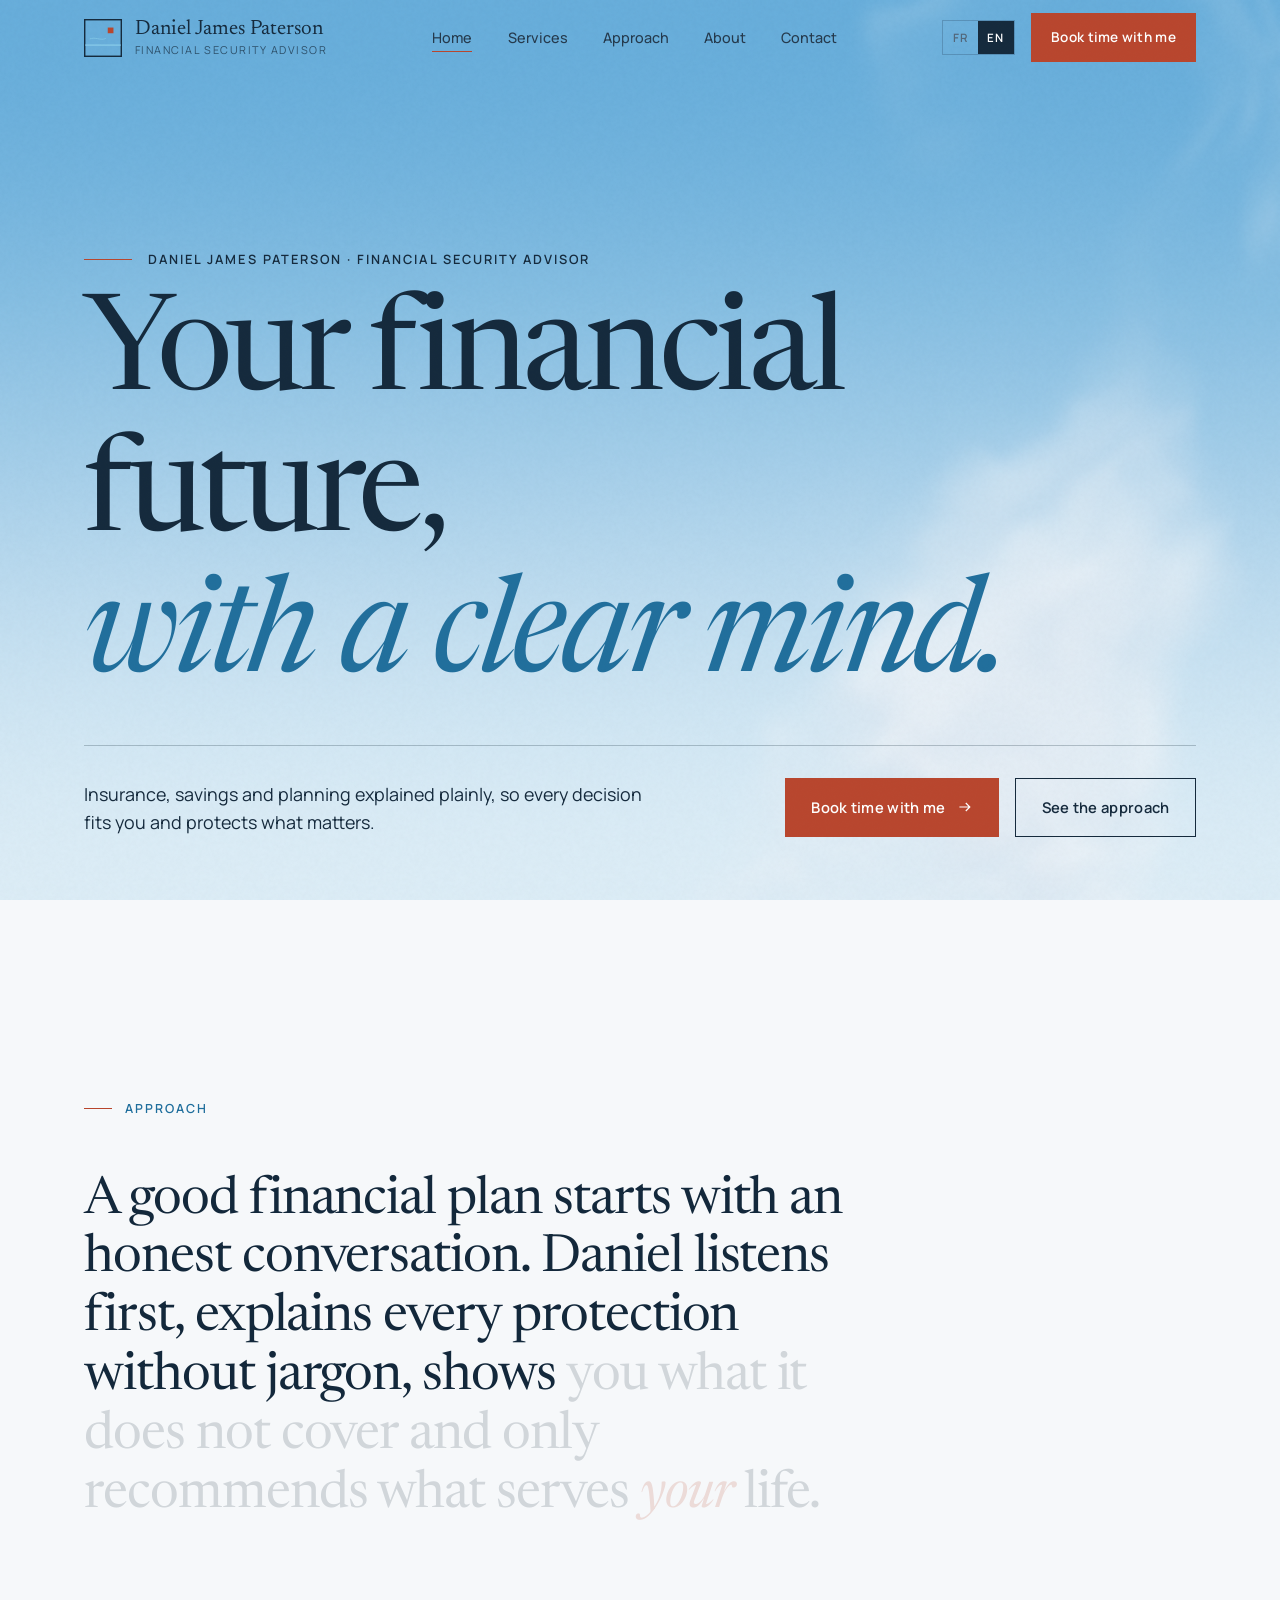
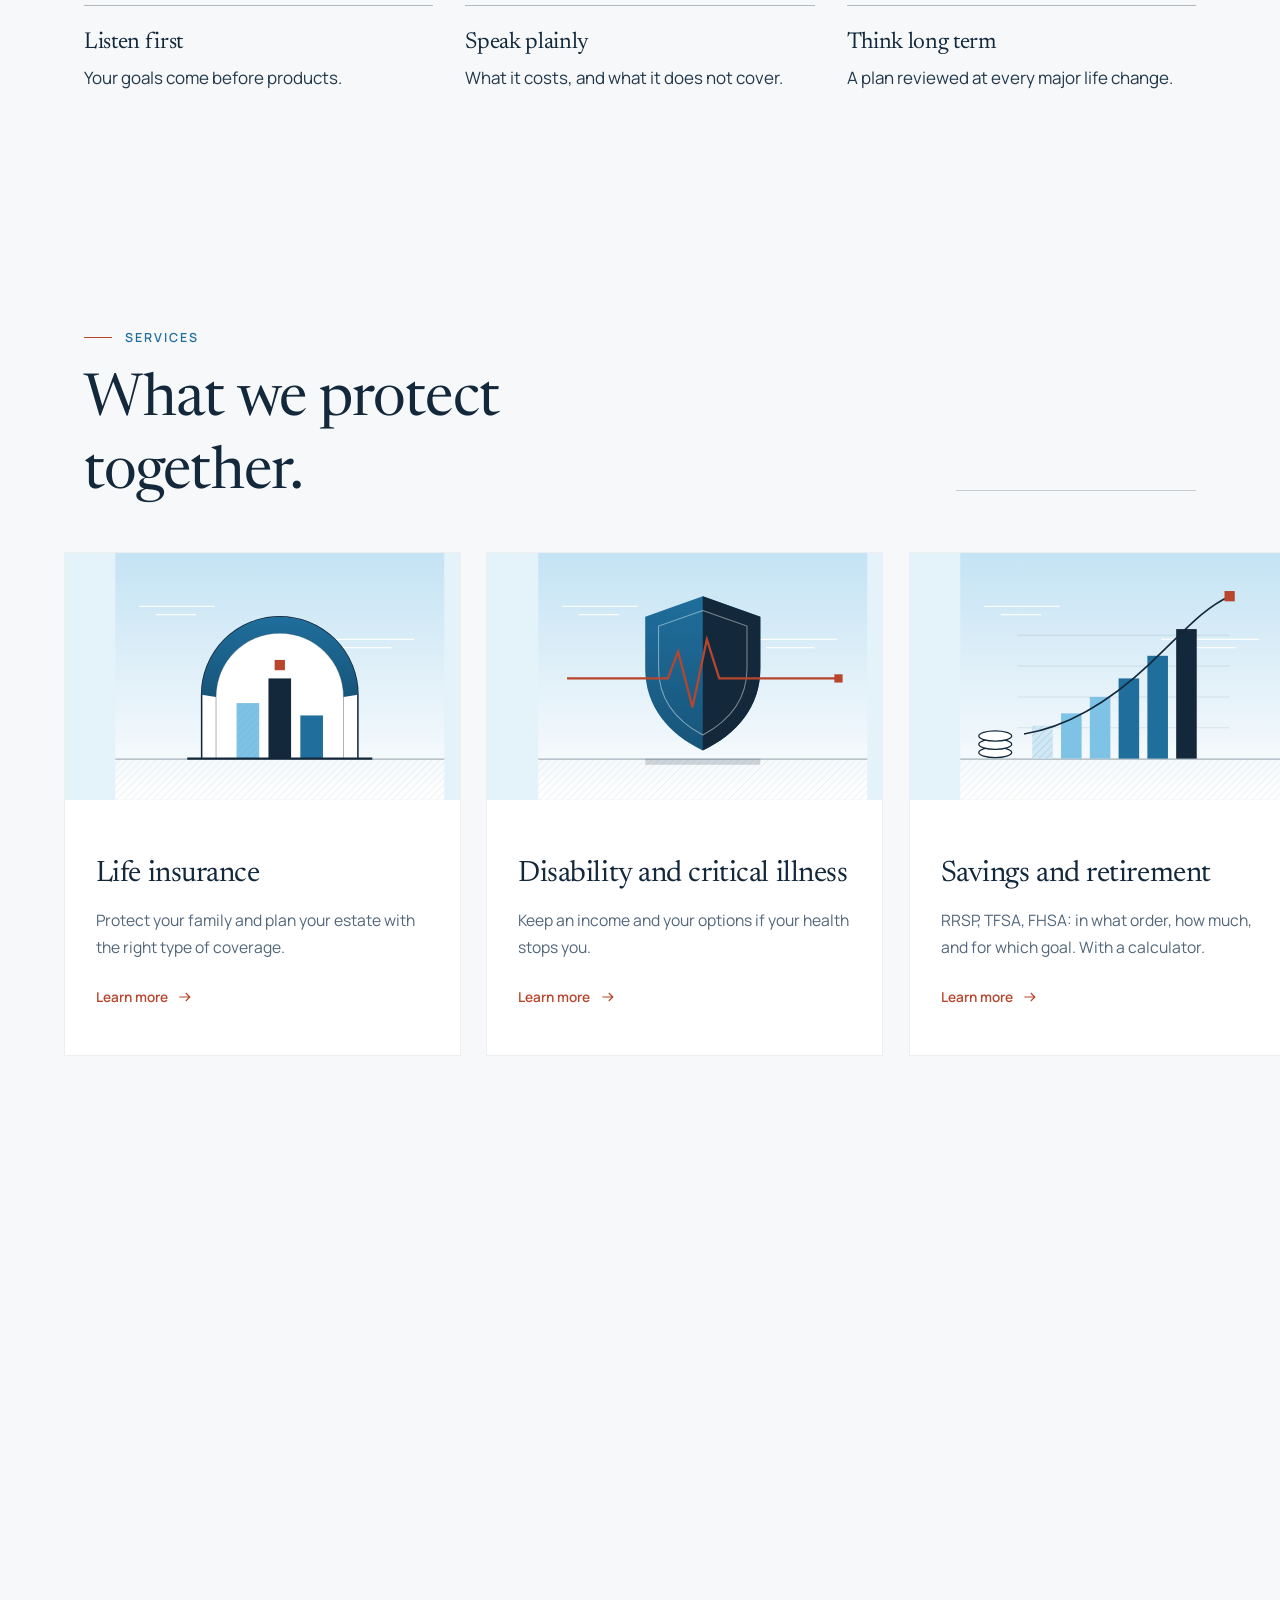
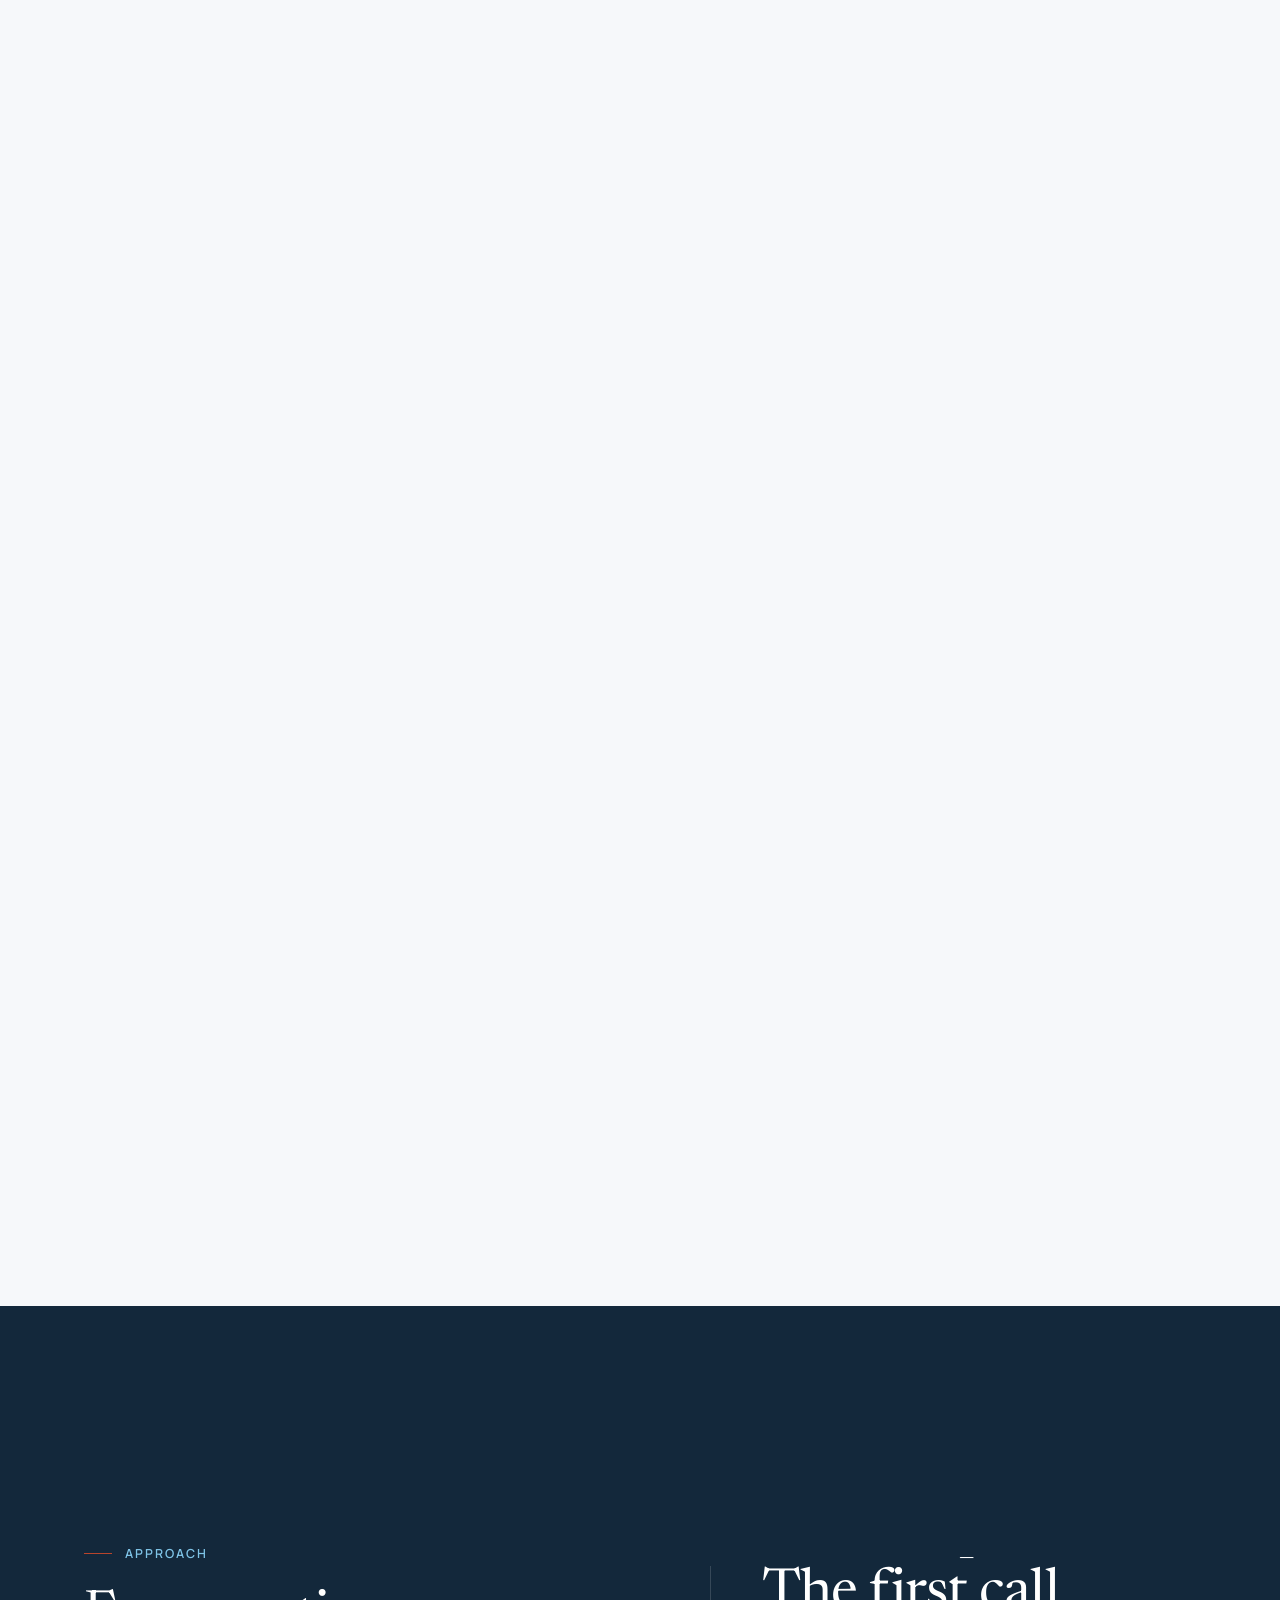
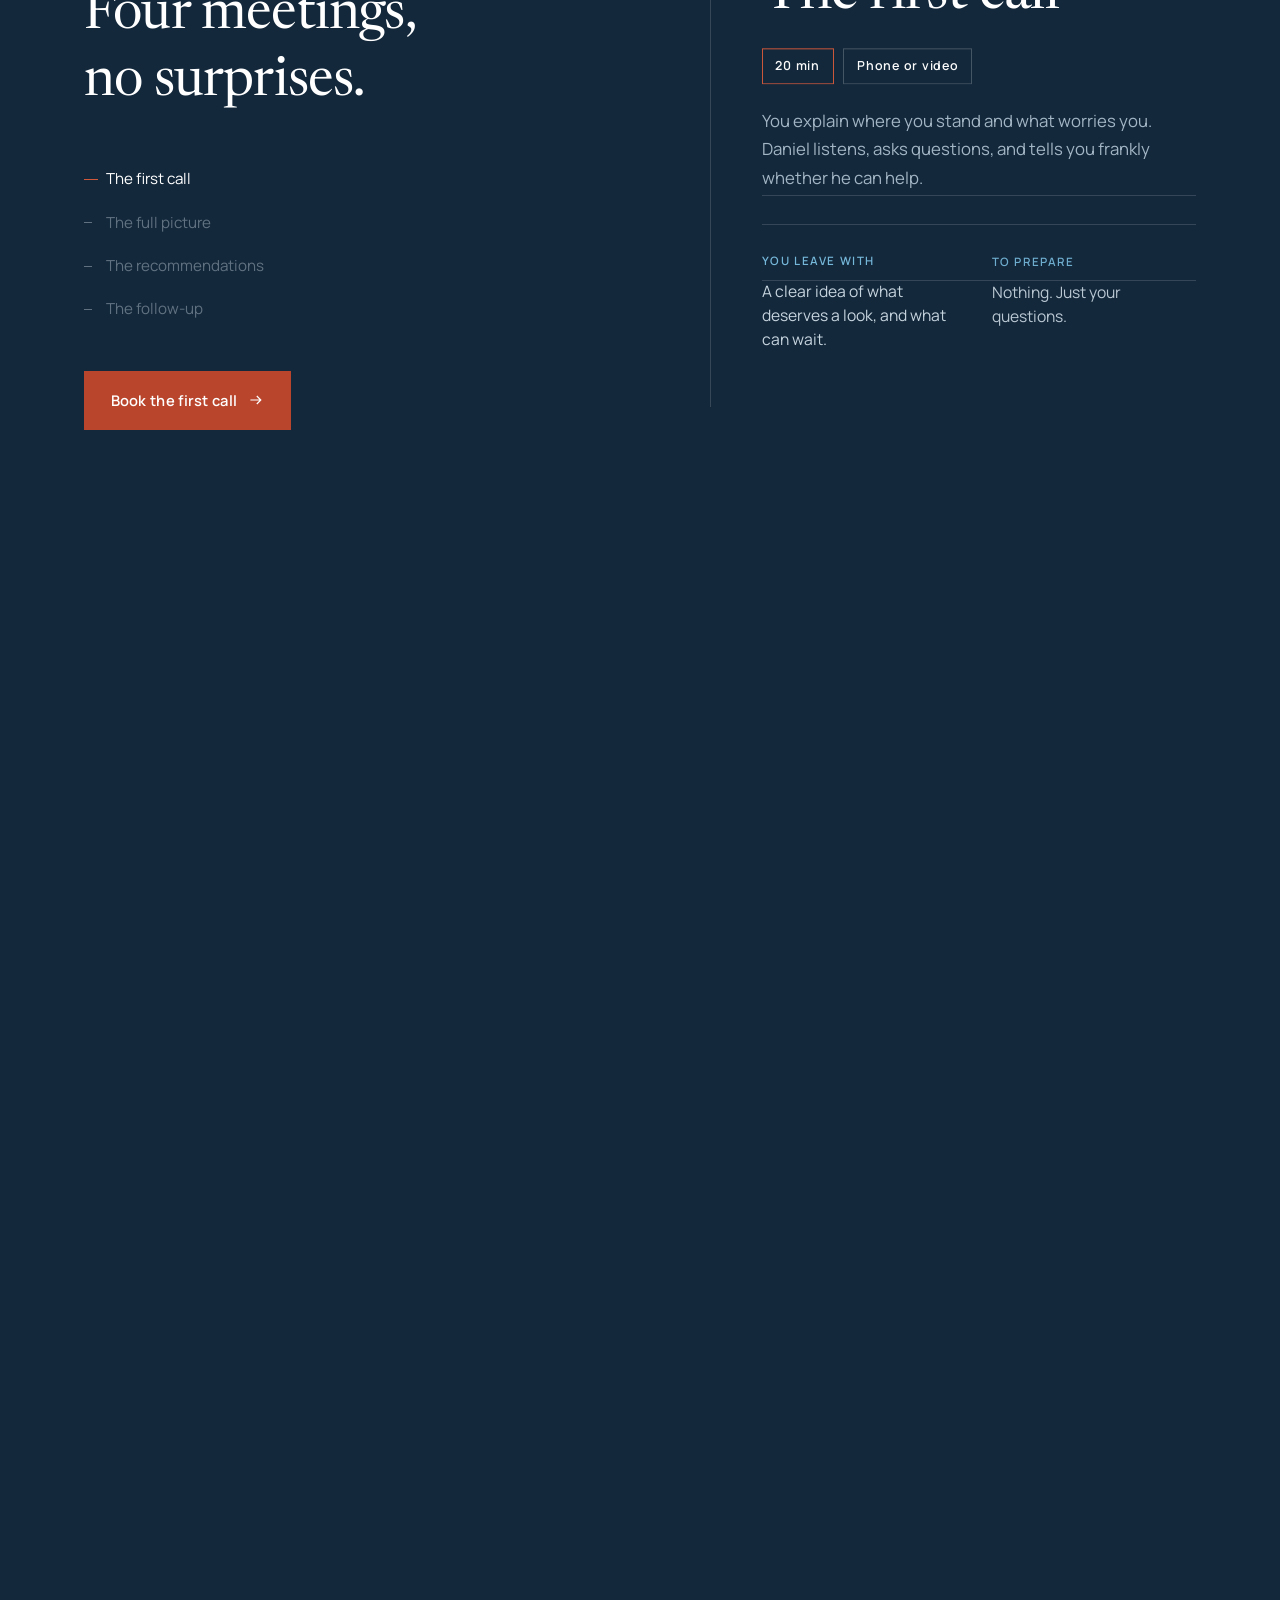
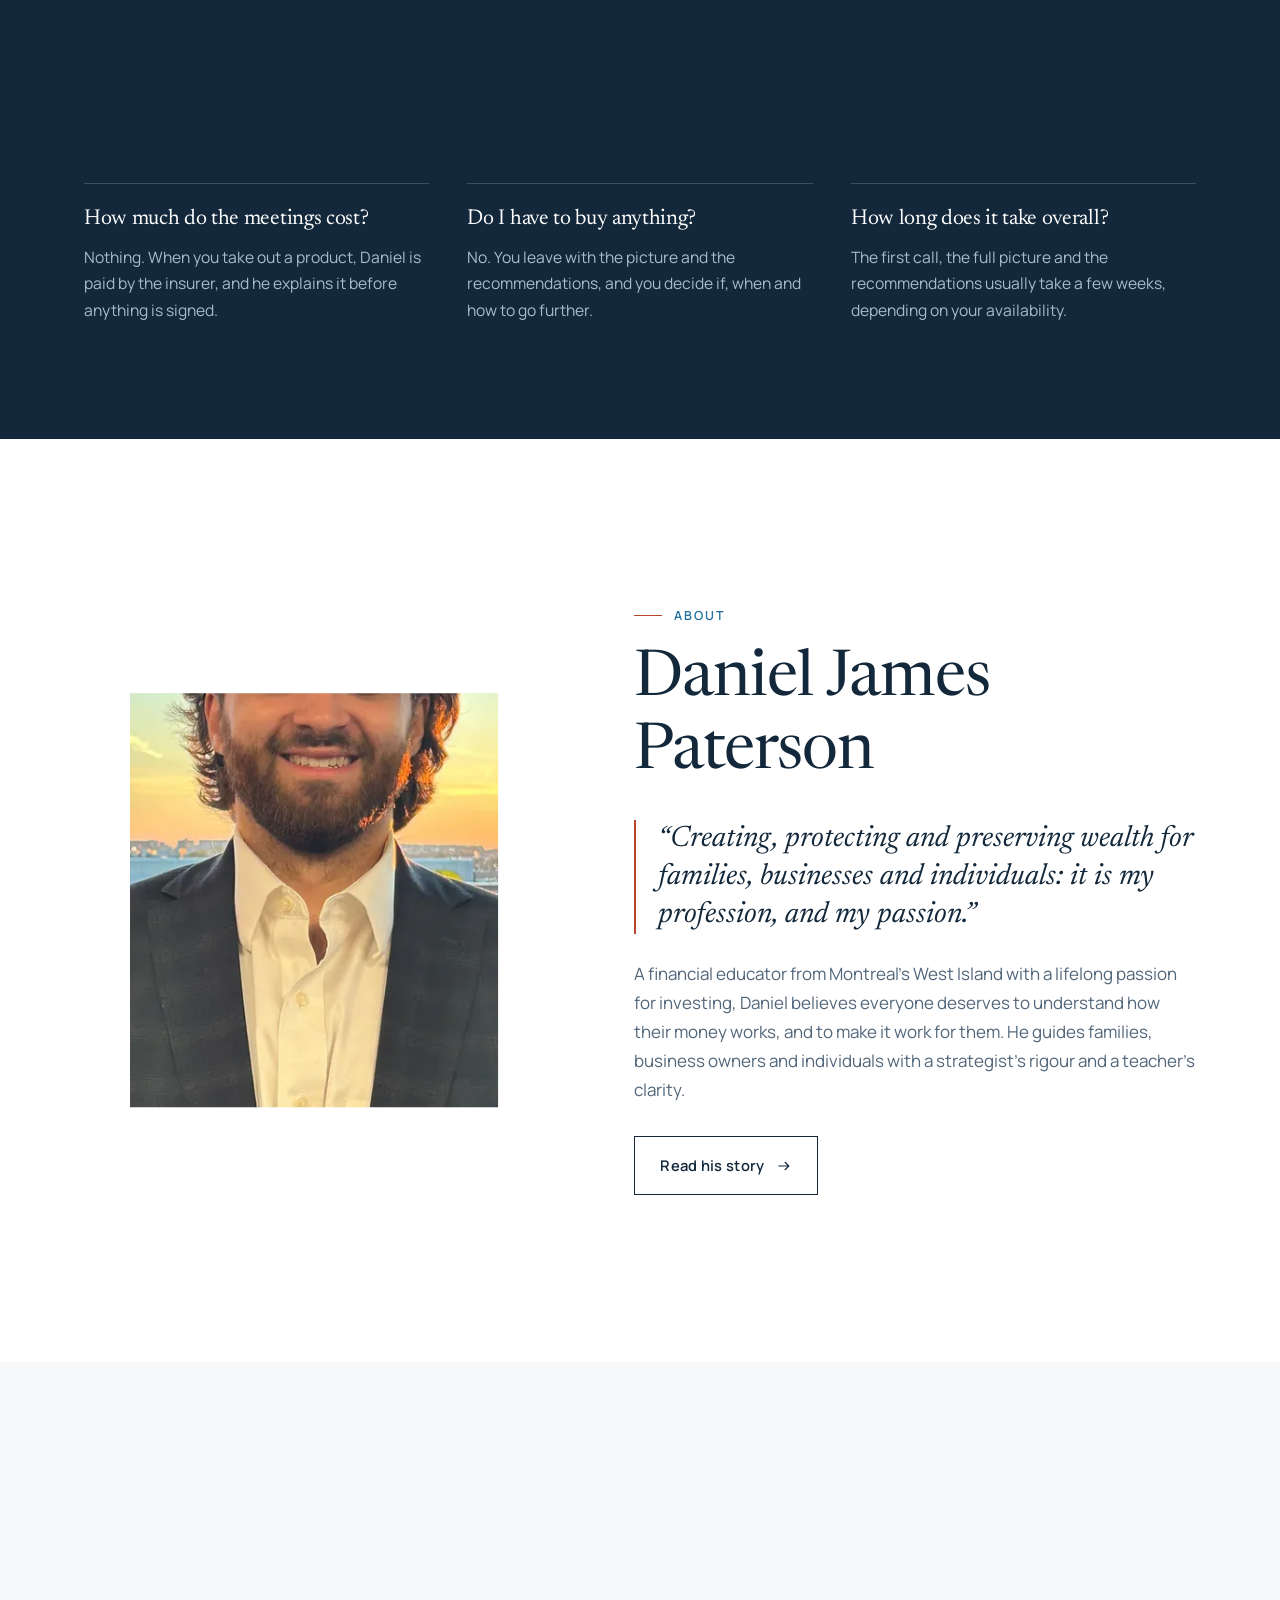
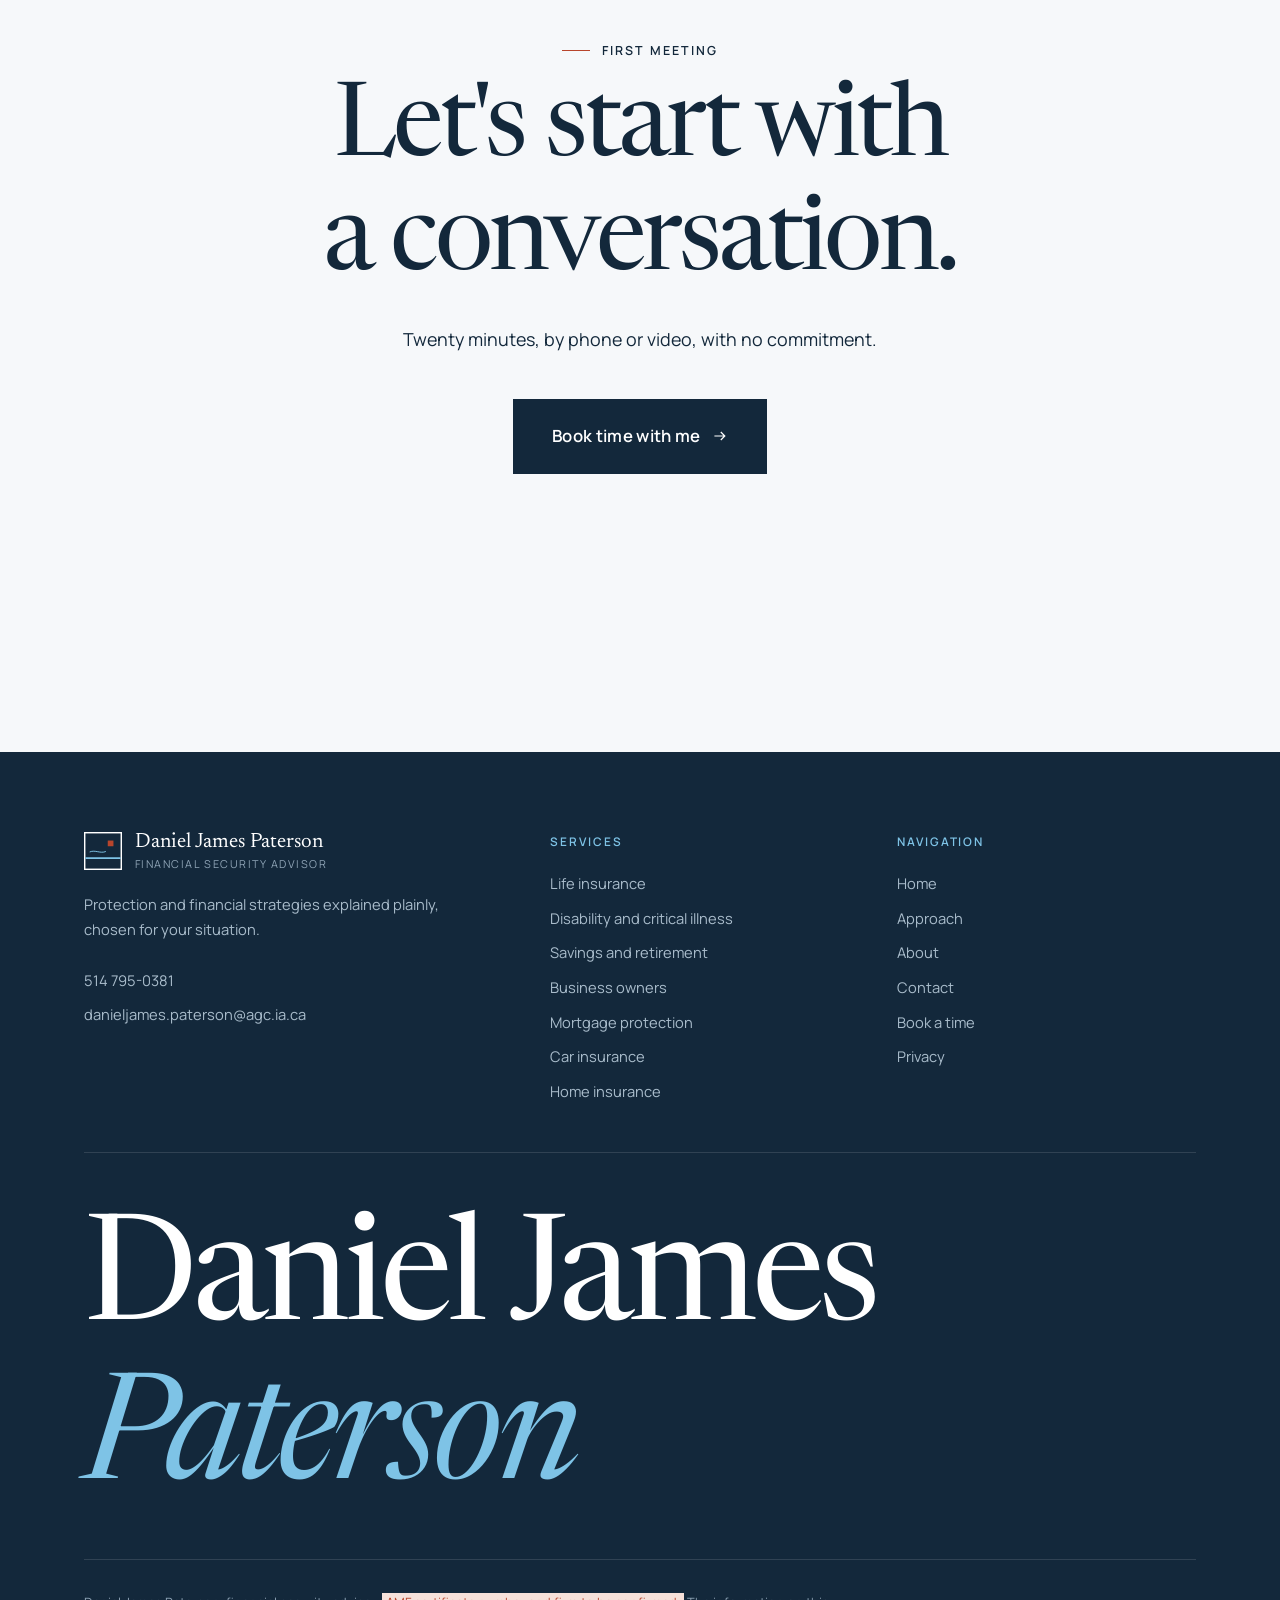
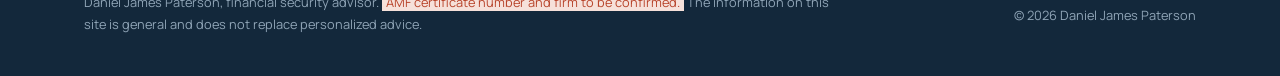
==== commit 230168a3: "Logo : « Conseiller en sécurité financière / Financial security advisor » partout, sous-titre visibl" ====
--- a/index.html
+++ b/index.html
@@ -32,7 +32,7 @@
 <a class="skip" href="#main"><span lang="fr">Aller au contenu</span><span lang="en">Skip to content</span></a>
 <header class="site-header">
   <div class="wrap nav">
-    <a class="brand" href="/" data-aria-fr="Daniel James Paterson, accueil" data-aria-en="Daniel James Paterson, home" aria-label="Daniel James Paterson, accueil"><svg class="brand-mark" viewBox="0 0 40 40" aria-hidden="true"><rect x="0.75" y="0.75" width="38.5" height="38.5" fill="none" stroke="currentColor" stroke-width="1.5"/><path d="M1.5 27.5 H38.5" stroke="#7EC3E6" stroke-width="2"/><path d="M6 21 C12 18.5 17 23 23 20.5" fill="none" stroke="#7EC3E6" stroke-width="1"/><rect x="25" y="9" width="6" height="6" fill="#B8452C"/></svg><span class="brand-name">Daniel James Paterson<small><span lang="fr">Sécurité financière</span><span lang="en">Financial security</span></small></span></a>
+    <a class="brand" href="/" data-aria-fr="Daniel James Paterson, accueil" data-aria-en="Daniel James Paterson, home" aria-label="Daniel James Paterson, accueil"><svg class="brand-mark" viewBox="0 0 40 40" aria-hidden="true"><rect x="0.75" y="0.75" width="38.5" height="38.5" fill="none" stroke="currentColor" stroke-width="1.5"/><path d="M1.5 27.5 H38.5" stroke="#7EC3E6" stroke-width="2"/><path d="M6 21 C12 18.5 17 23 23 20.5" fill="none" stroke="#7EC3E6" stroke-width="1"/><rect x="25" y="9" width="6" height="6" fill="#B8452C"/></svg><span class="brand-name">Daniel James Paterson<small><span lang="fr">Conseiller en sécurité financière</span><span lang="en">Financial security advisor</span></small></span></a>
     <nav aria-label="Principale"><ul class="nav-links"><li><a href="/" aria-current="page"><span lang="fr">Accueil</span><span lang="en">Home</span></a></li><li><a href="/#services"><span lang="fr">Services</span><span lang="en">Services</span></a></li><li><a href="/#demarche"><span lang="fr">Démarche</span><span lang="en">Approach</span></a></li><li><a href="/a-propos"><span lang="fr">À propos</span><span lang="en">About</span></a></li><li><a href="/contact"><span lang="fr">Contact</span><span lang="en">Contact</span></a></li></ul></nav>
     <div class="nav-tools">
       <div class="lang-toggle" role="group" aria-label="Langue / Language"><button type="button" data-l="fr" class="on" aria-pressed="true">FR</button><button type="button" data-l="en" aria-pressed="false">EN</button></div>
@@ -384,7 +384,7 @@
   <div class="wrap">
     <div class="footer-grid">
       <div>
-        <a class="brand" href="/"><svg class="brand-mark" viewBox="0 0 40 40" aria-hidden="true"><rect x="0.75" y="0.75" width="38.5" height="38.5" fill="none" stroke="currentColor" stroke-width="1.5"/><path d="M1.5 27.5 H38.5" stroke="#7EC3E6" stroke-width="2"/><path d="M6 21 C12 18.5 17 23 23 20.5" fill="none" stroke="#7EC3E6" stroke-width="1"/><rect x="25" y="9" width="6" height="6" fill="#B8452C"/></svg><span class="brand-name">Daniel James Paterson<small><span lang="fr">Sécurité financière</span><span lang="en">Financial security</span></small></span></a>
+        <a class="brand" href="/"><svg class="brand-mark" viewBox="0 0 40 40" aria-hidden="true"><rect x="0.75" y="0.75" width="38.5" height="38.5" fill="none" stroke="currentColor" stroke-width="1.5"/><path d="M1.5 27.5 H38.5" stroke="#7EC3E6" stroke-width="2"/><path d="M6 21 C12 18.5 17 23 23 20.5" fill="none" stroke="#7EC3E6" stroke-width="1"/><rect x="25" y="9" width="6" height="6" fill="#B8452C"/></svg><span class="brand-name">Daniel James Paterson<small><span lang="fr">Conseiller en sécurité financière</span><span lang="en">Financial security advisor</span></small></span></a>
         <p style="margin-top:1.4rem;max-width:26em"><span lang="fr">Des protections et des stratégies financières expliquées simplement, choisies pour votre situation.</span><span lang="en">Protection and financial strategies explained plainly, chosen for your situation.</span></p>
         <ul class="footer-contact">
           <li><a href="tel:+15147950381">514 795-0381</a></li>
--- a/assets/site.css
+++ b/assets/site.css
@@ -420,3 +420,17 @@
   .ab-pillars { grid-template-columns: 1fr; }
   .ab-pillar, .ab-pillar + .ab-pillar { padding: 2rem 0; border-left: 0; border-bottom: 1px solid rgba(255,255,255,.12); }
 }
+
+/* En-tête : « Conseiller en sécurité financière » partout, jamais sur deux lignes */
+.brand-name, .brand-name small, .nav-links a, .nav-cta { white-space: nowrap; }
+@media (max-width: 1180px) {
+  .nav-links, .nav-cta { display: none; }
+  .burger { display: block; }
+}
+@media (max-width: 560px) {
+  .brand-name small { display: block; font-size: .55rem; letter-spacing: .1em; margin-top: .1rem; }
+}
+@media (max-width: 360px) {
+  .brand-name { font-size: .98rem; }
+  .brand-name small { font-size: .5rem; letter-spacing: .06em; }
+}
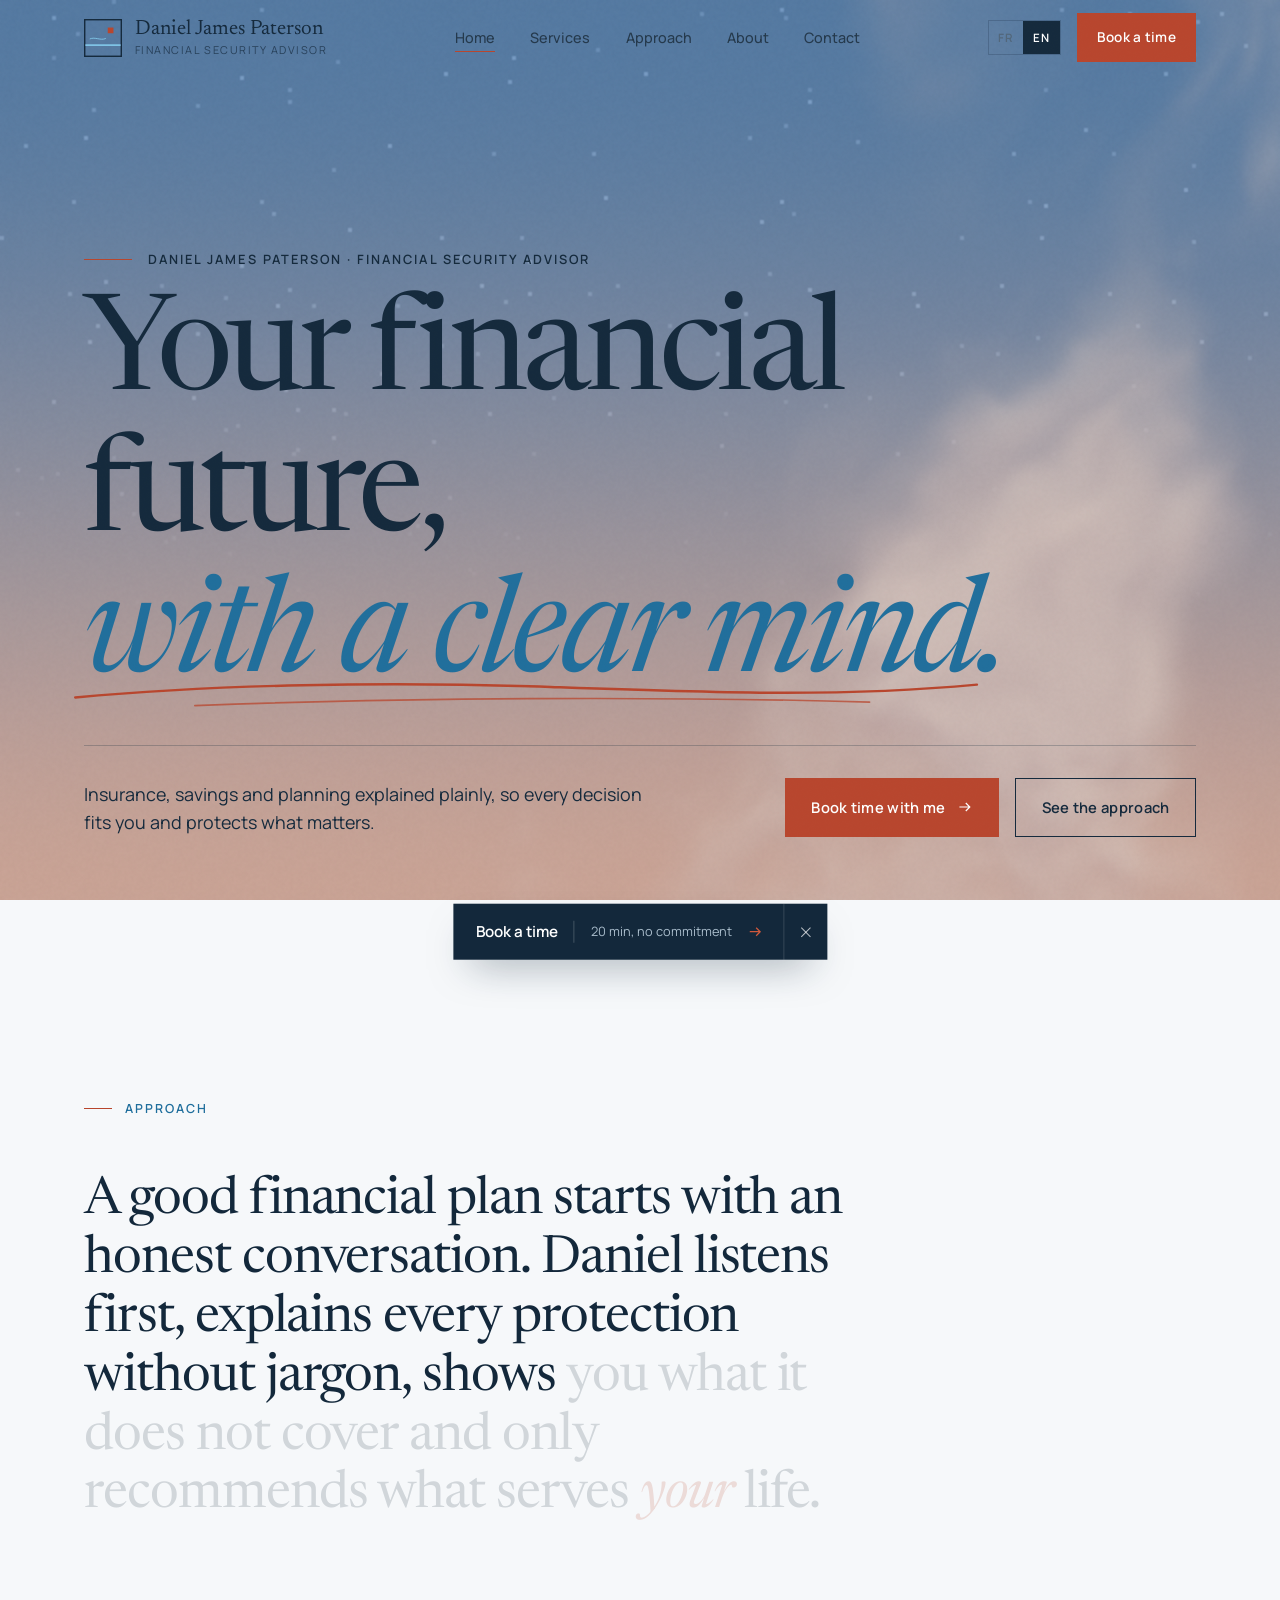
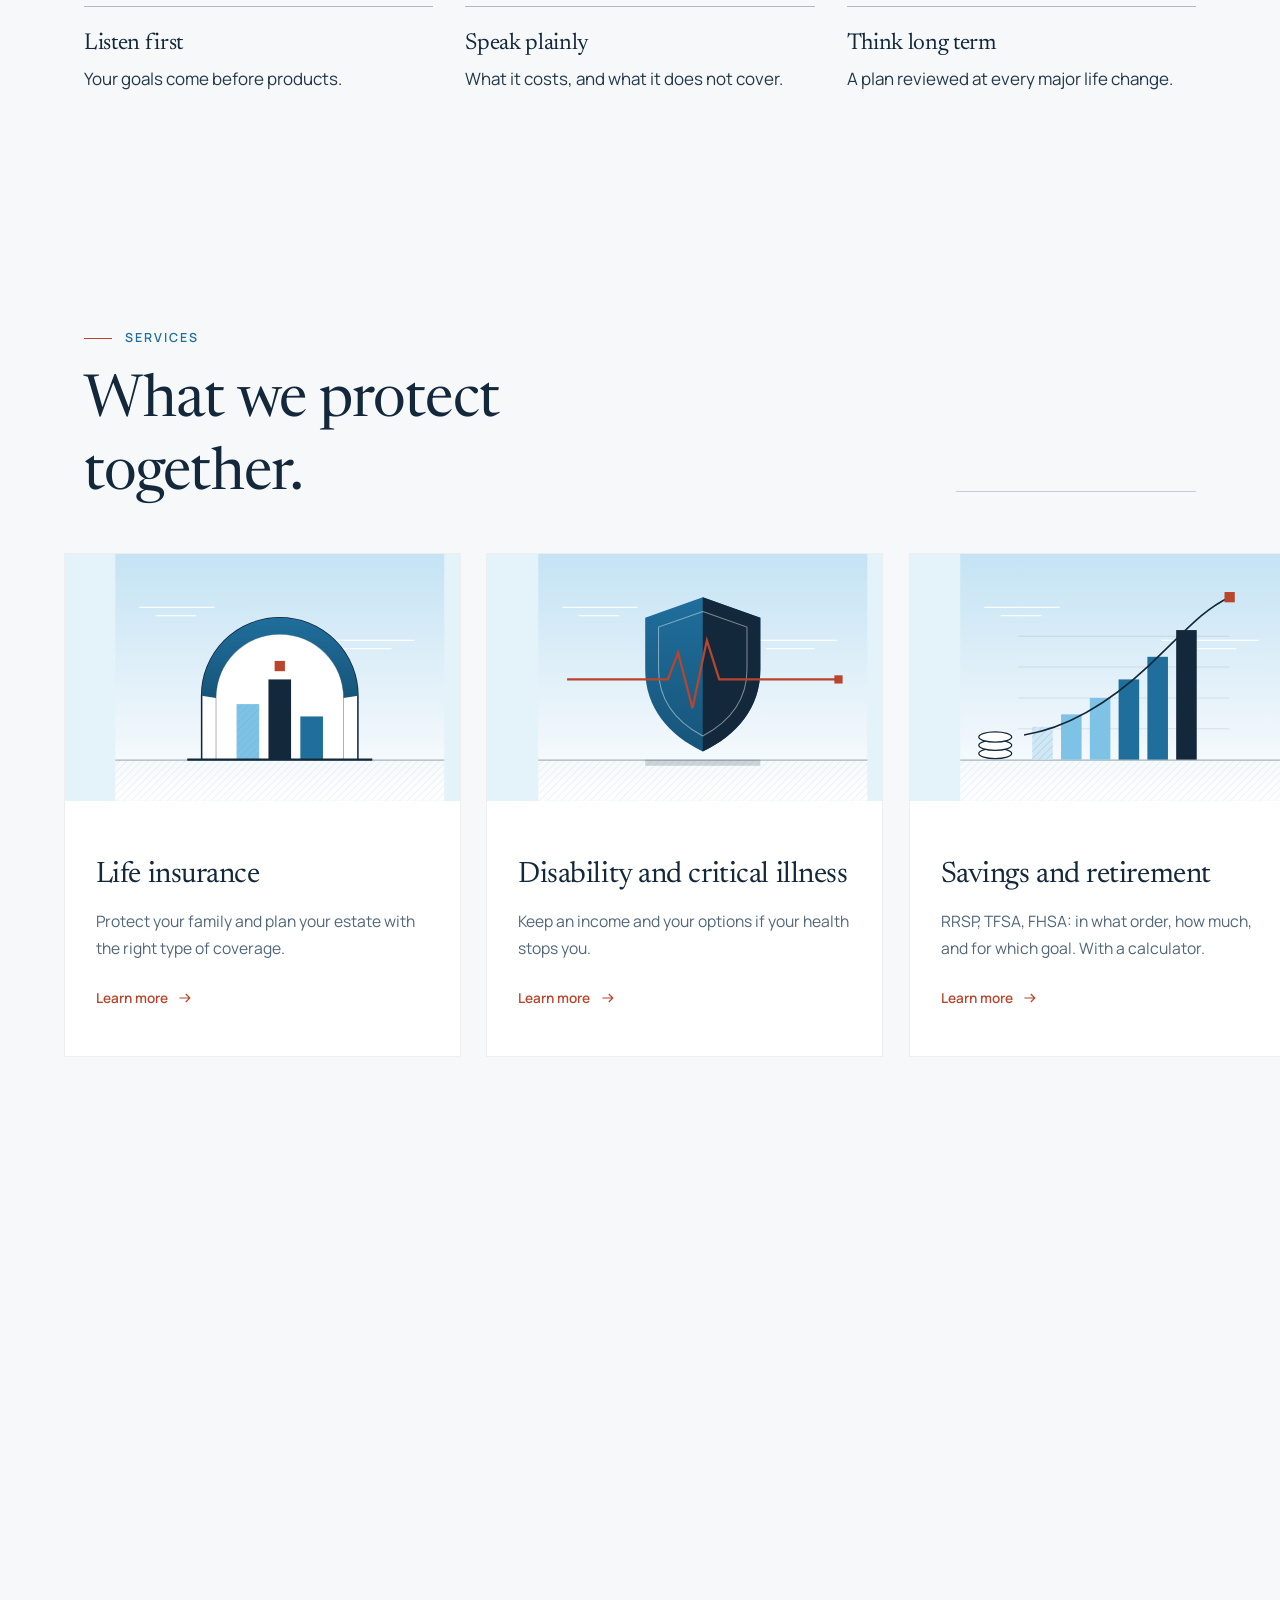
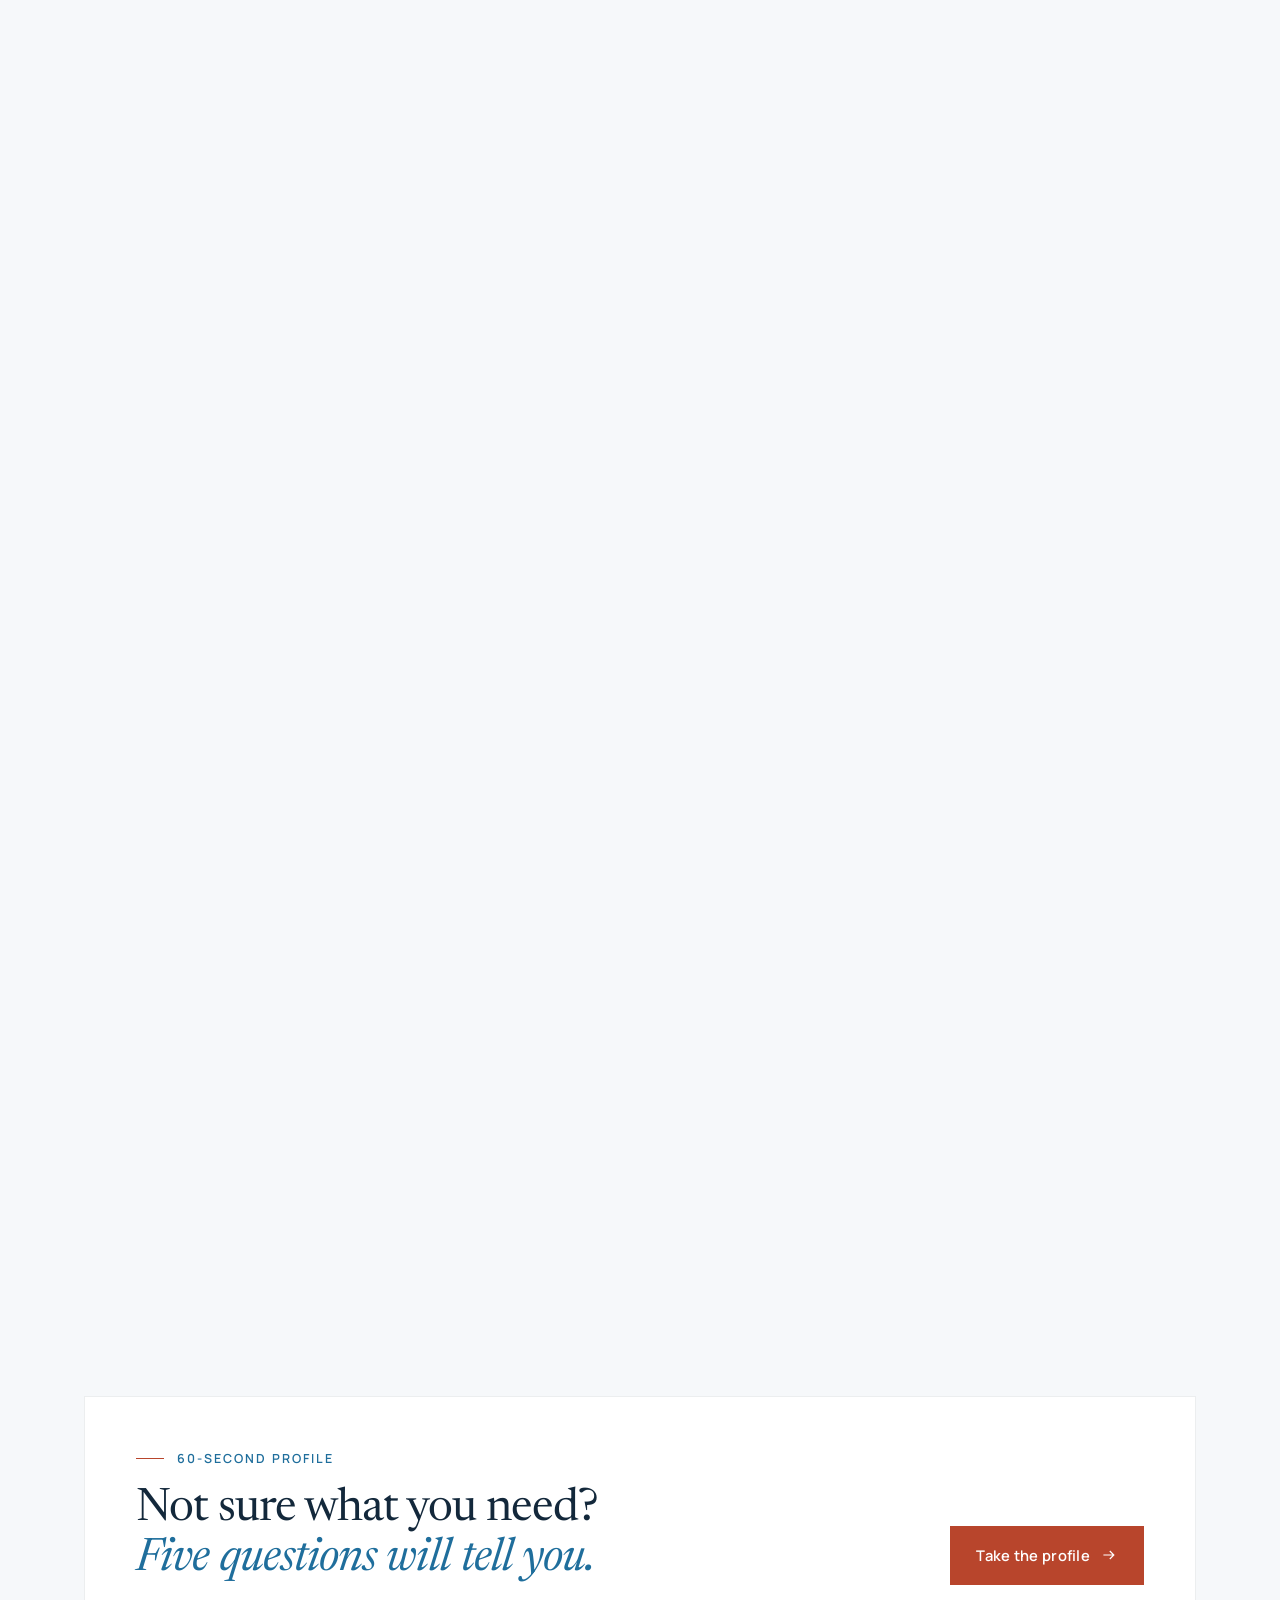
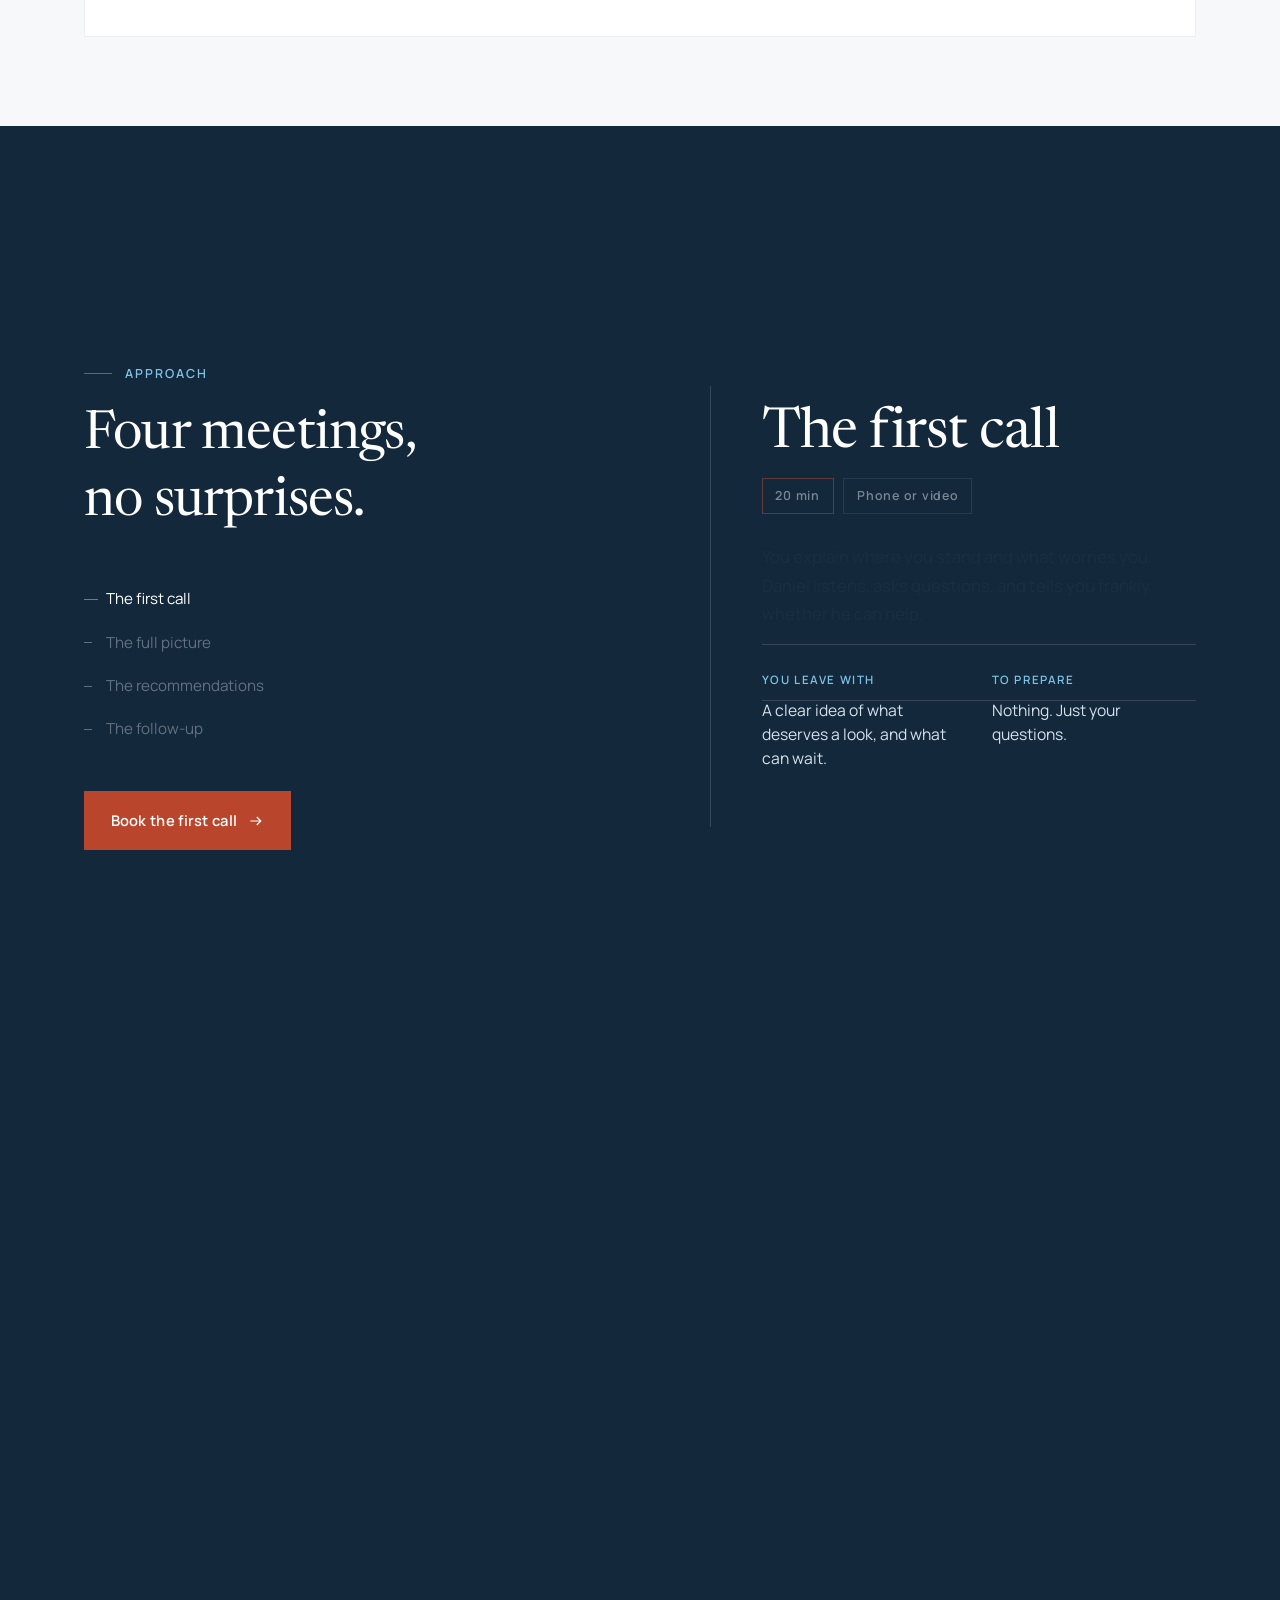
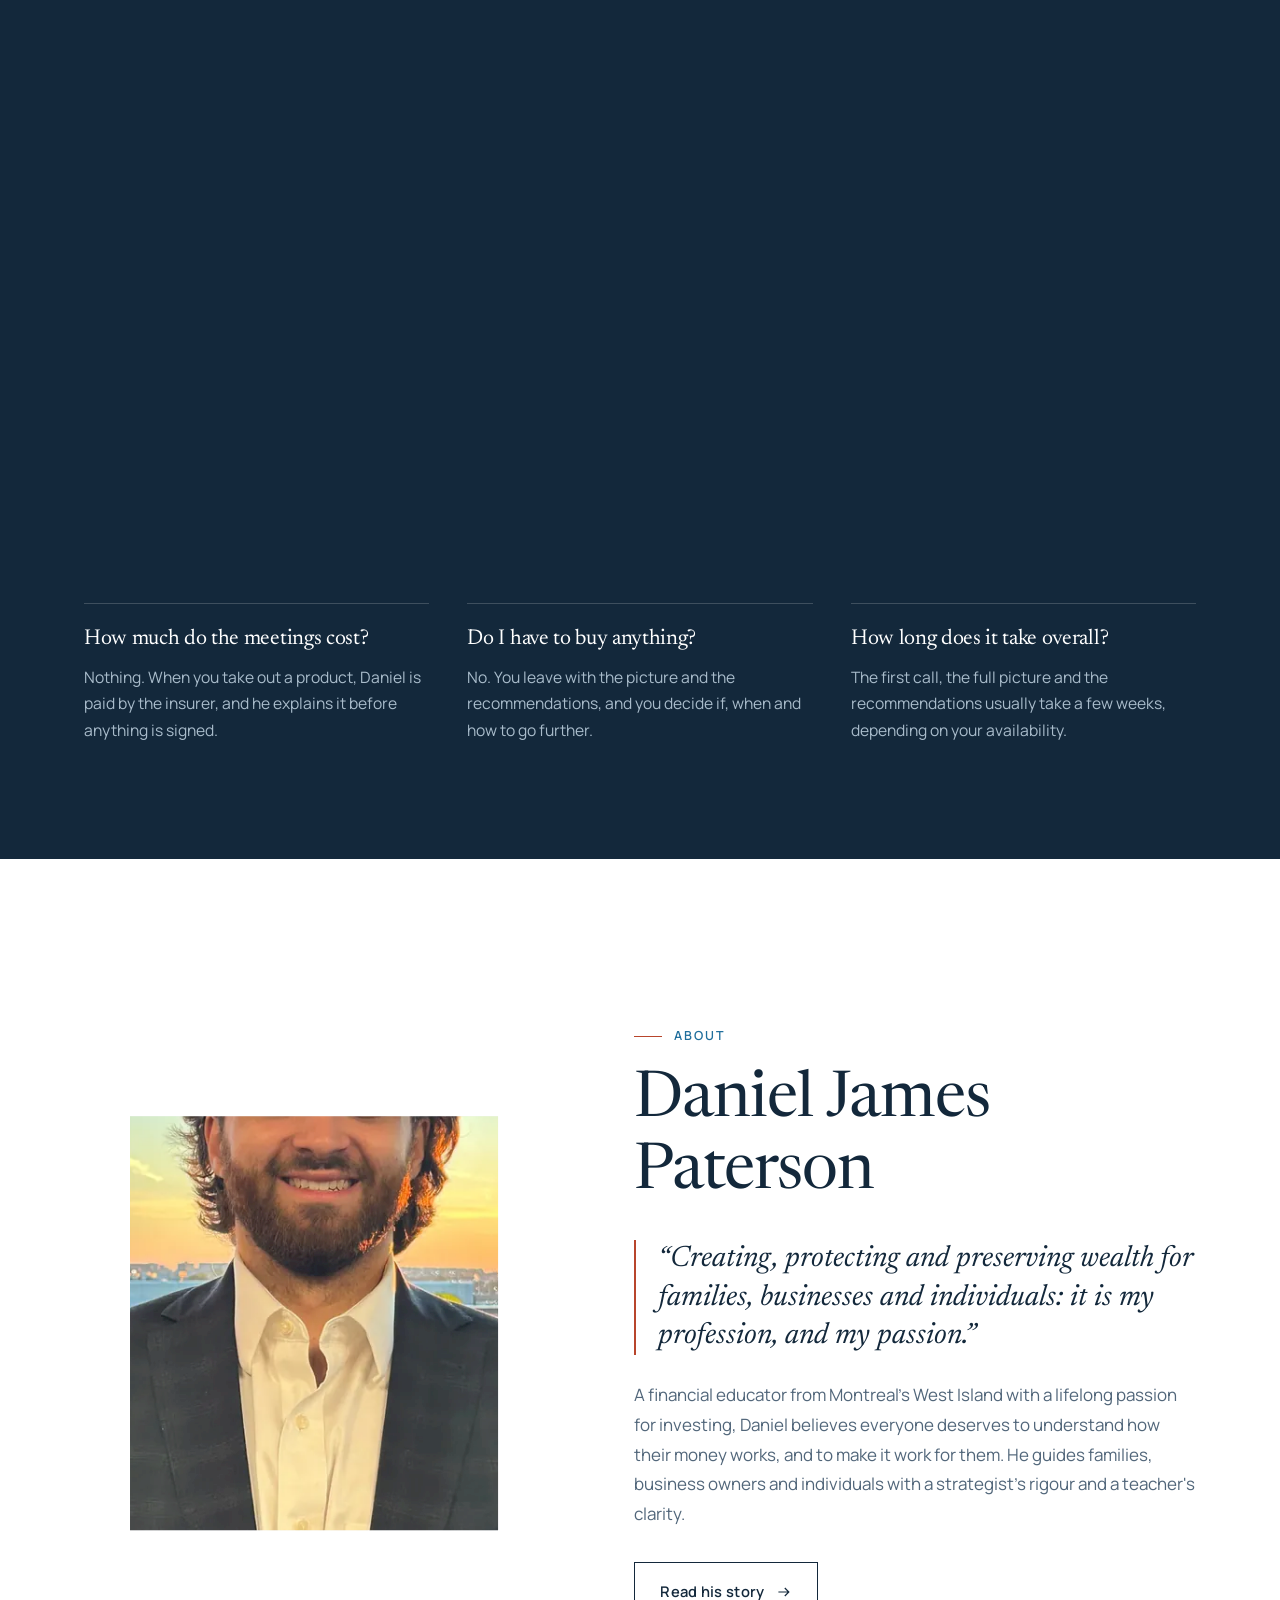
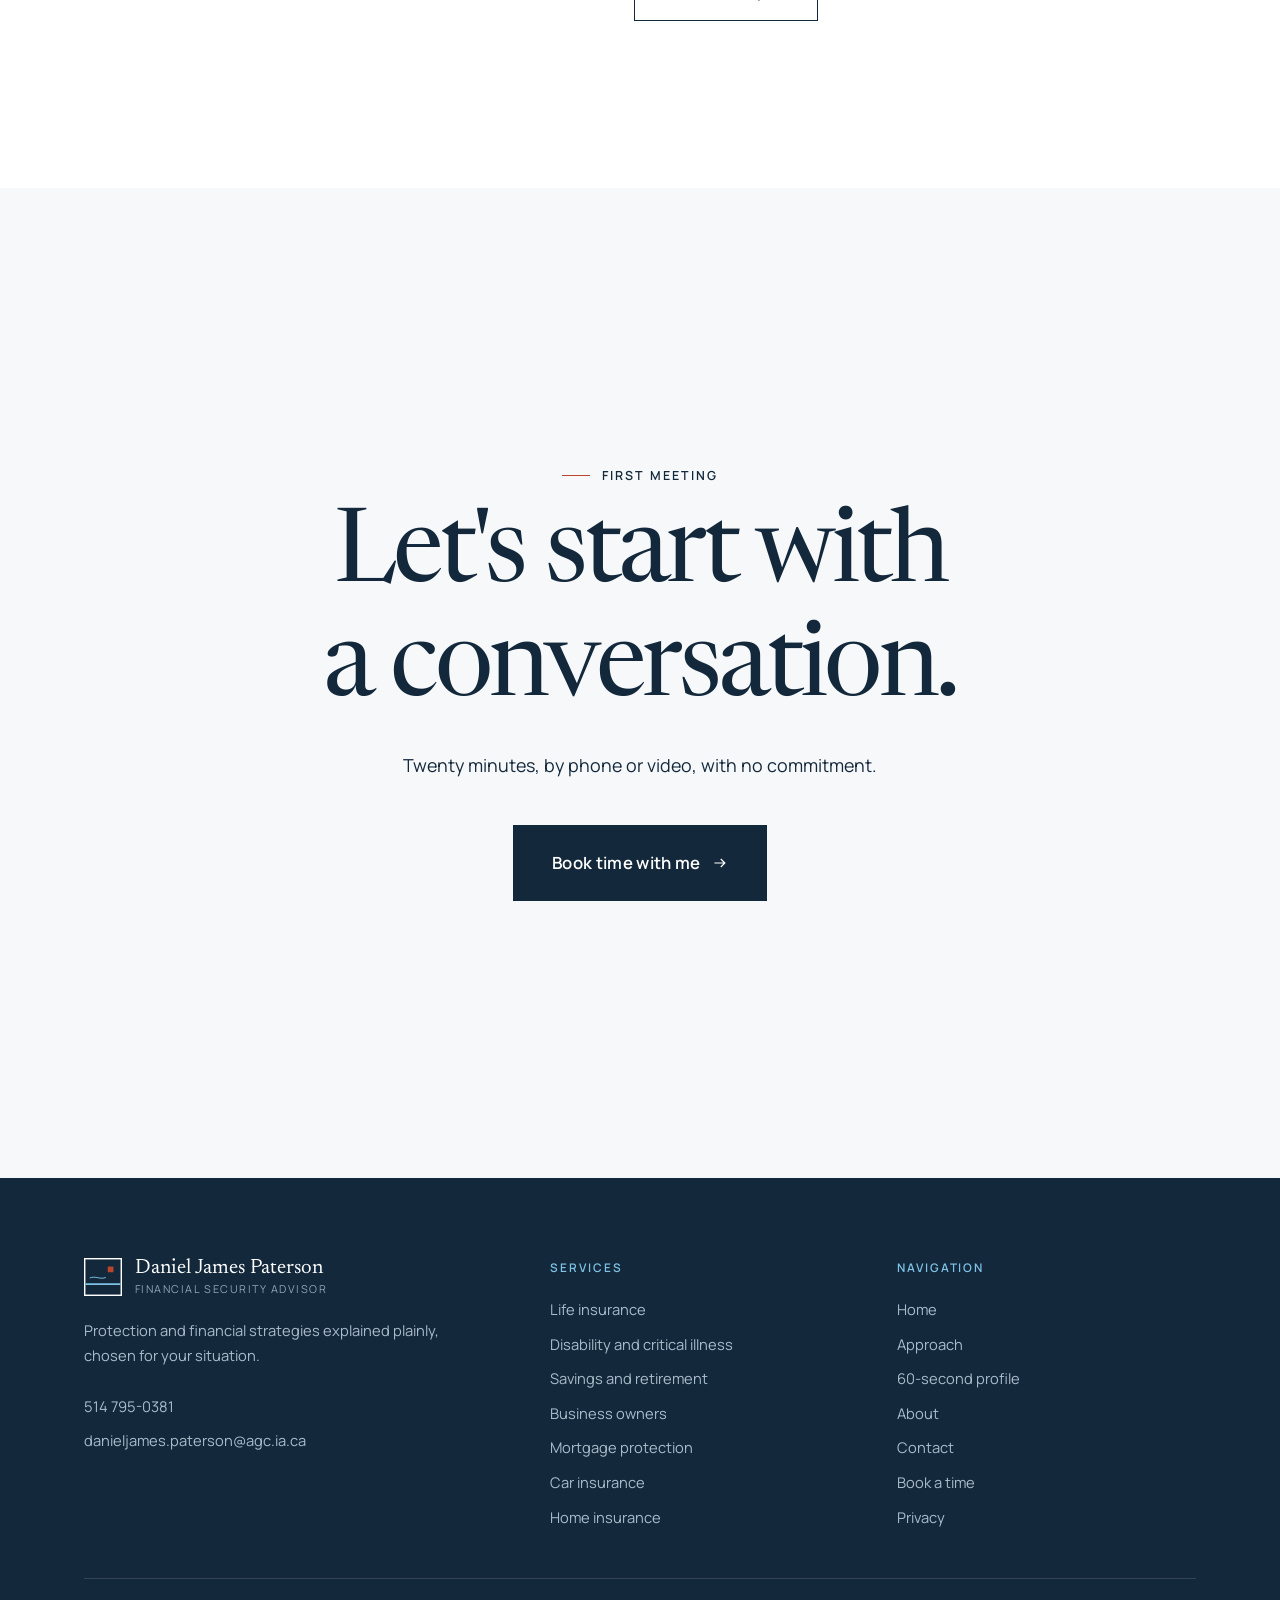
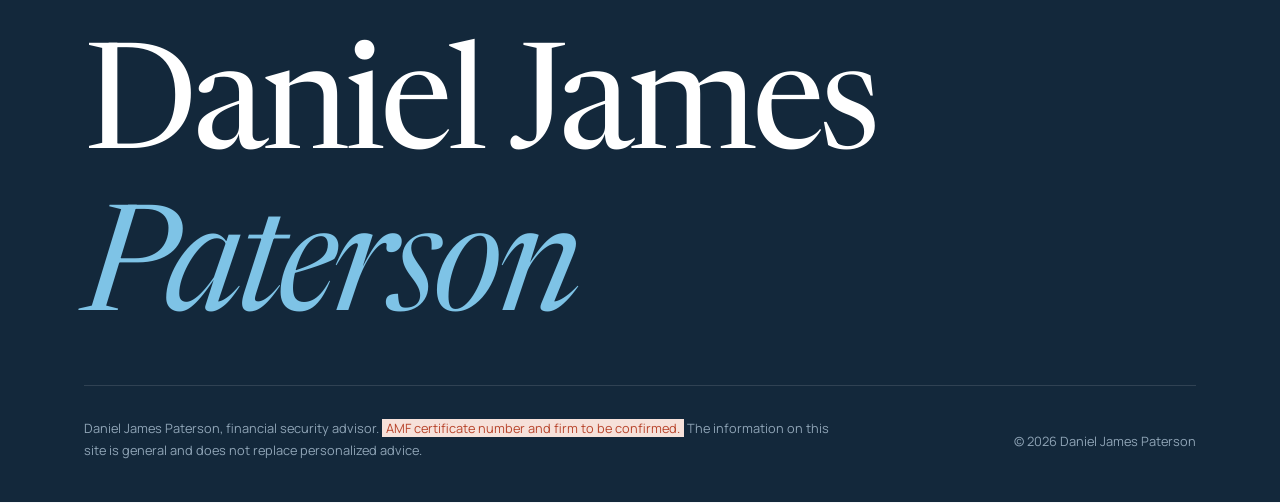
==== commit d7e1f595: "Onze ajouts : transition carte vers page, ciel à l'heure réelle, miroitement du portrait, profil en " ====
--- a/index.html
+++ b/index.html
@@ -3,7 +3,7 @@
 <head>
 <meta charset="utf-8">
 <meta name="viewport" content="width=device-width, initial-scale=1">
-<script>(function(h){h.className='js veiled';try{var l=new URLSearchParams(location.search).get('lang')||localStorage.getItem('djp-lang');if(l==='en'){h.setAttribute('data-lang','en');h.lang='en'}}catch(e){}if(window.matchMedia&&matchMedia('(prefers-reduced-motion: reduce)').matches)h.className+=' reduce'})(document.documentElement)</script>
+<script>(function(h){var c='js',vt=false;try{vt=sessionStorage.getItem('djp-vt')==='1';sessionStorage.removeItem('djp-vt')}catch(e){}c+=vt?' vt-in':' veiled';try{var q=new URLSearchParams(location.search),l=q.get('lang')||localStorage.getItem('djp-lang');if(l==='en'){h.setAttribute('data-lang','en');h.lang='en'}var hr=q.has('hour')?+q.get('hour'):new Date().getHours();h.setAttribute('data-hour',hr);if(hr>=20||hr<5)c+=' sky-night'}catch(e){}if(window.matchMedia&&matchMedia('(prefers-reduced-motion: reduce)').matches)c+=' reduce';h.className=c})(document.documentElement)</script>
 <title>Daniel James Paterson, conseiller en sécurité financière</title>
 <meta name="description" content="Assurance vie, invalidité, épargne et planification expliquées simplement. Prenez rendez-vous avec Daniel James Paterson.">
 <link rel="canonical" href="https://danieljamespaterson.vercel.app/">
@@ -24,6 +24,7 @@
 <script src="/assets/vendor/lenis.min.js" defer></script>
 <script src="/assets/vendor/gsap.min.js" defer></script>
 <script src="/assets/vendor/ScrollTrigger.min.js" defer></script>
+<script src="/assets/vendor/SplitText.min.js" defer></script>
 <script src="/assets/site.js" defer></script>
 <script src="/assets/sky.js" defer></script>
 <script src="/assets/home.js" defer></script>
@@ -36,7 +37,7 @@
     <nav aria-label="Principale"><ul class="nav-links"><li><a href="/" aria-current="page"><span lang="fr">Accueil</span><span lang="en">Home</span></a></li><li><a href="/#services"><span lang="fr">Services</span><span lang="en">Services</span></a></li><li><a href="/#demarche"><span lang="fr">Démarche</span><span lang="en">Approach</span></a></li><li><a href="/a-propos"><span lang="fr">À propos</span><span lang="en">About</span></a></li><li><a href="/contact"><span lang="fr">Contact</span><span lang="en">Contact</span></a></li></ul></nav>
     <div class="nav-tools">
       <div class="lang-toggle" role="group" aria-label="Langue / Language"><button type="button" data-l="fr" class="on" aria-pressed="true">FR</button><button type="button" data-l="en" aria-pressed="false">EN</button></div>
-      <a class="btn btn--primary nav-cta" href="/contact" data-booking><span lang="fr">Réserver un moment avec moi</span><span lang="en">Book time with me</span></a>
+      <a class="btn btn--primary nav-cta" href="/contact" data-booking><span lang="fr">Réserver un moment</span><span lang="en">Book a time</span></a>
       <button class="burger" type="button" aria-label="Menu" aria-expanded="false" aria-controls="mobile-menu"><span></span><span></span><span></span></button>
     </div>
   </div>
@@ -102,13 +103,13 @@
 <pattern id="hatch-h-card-art-vie" width="5" height="5" patternUnits="userSpaceOnUse" patternTransform="rotate(45)"><line x1="0" y1="0" x2="0" y2="5" stroke="#13283B" stroke-width=".7" stroke-opacity=".28"/></pattern>
 </defs>
 <rect width="320" height="240" fill="url(#sky-h-card-art-vie)"/>
-<g stroke="#FFFFFF" stroke-width="1.2" stroke-linecap="square" opacity=".9">
+<g data-depth=".35" stroke="#FFFFFF" stroke-width="1.2" stroke-linecap="square" opacity=".9">
 <line x1="24" y1="52" x2="96" y2="52"/><line x1="40" y1="60" x2="78" y2="60"/><line x1="196" y1="84" x2="290" y2="84"/><line x1="222" y1="92" x2="268" y2="92"/>
 </g>
 
 <line x1="0" y1="200.5" x2="320" y2="200.5" stroke="#13283B" stroke-opacity=".35"/>
 <rect x="0" y="201" width="320" height="39" fill="url(#hatch-h-card-art-vie)" opacity=".55"/>
-
+<g data-depth="1">
 <path d="M84 200 V138 A76 76 0 0 1 236 138 V200" fill="#FFFFFF" stroke="#13283B" stroke-width="1.5"/>
 <path d="M98 200 V140 A62 62 0 0 1 222 140 V200" fill="none" stroke="#13283B" stroke-opacity=".35"/>
 <path d="M84 138 A76 76 0 0 1 236 138 L222 140 A62 62 0 0 0 98 140 Z" fill="url(#deep-h-card-art-vie)"/>
@@ -117,7 +118,7 @@
 <rect x="180" y="158" width="22" height="42" fill="#1F6E9C"/>
 <rect x="118" y="146" width="22" height="54" fill="url(#hatch-h-card-art-vie)" opacity=".5"/>
 <line x1="70" y1="200" x2="250" y2="200" stroke="#13283B" stroke-width="2"/>
-<rect x="155" y="104" width="10" height="10" fill="#B8452C"/>
+</g><g data-depth="1.6"><rect x="155" y="104" width="10" height="10" fill="#B8452C"/></g>
 </svg></div>
           <h3><span lang="fr">Assurance vie</span><span lang="en">Life insurance</span></h3>
           <p><span lang="fr">Protéger les vôtres et prévoir la succession, avec le bon type de couverture.</span><span lang="en">Protect your family and plan your estate with the right type of coverage.</span></p>
@@ -131,19 +132,19 @@
 <pattern id="hatch-h-card-art-invalidite" width="5" height="5" patternUnits="userSpaceOnUse" patternTransform="rotate(45)"><line x1="0" y1="0" x2="0" y2="5" stroke="#13283B" stroke-width=".7" stroke-opacity=".28"/></pattern>
 </defs>
 <rect width="320" height="240" fill="url(#sky-h-card-art-invalidite)"/>
-<g stroke="#FFFFFF" stroke-width="1.2" stroke-linecap="square" opacity=".9">
+<g data-depth=".35" stroke="#FFFFFF" stroke-width="1.2" stroke-linecap="square" opacity=".9">
 <line x1="24" y1="52" x2="96" y2="52"/><line x1="40" y1="60" x2="78" y2="60"/><line x1="196" y1="84" x2="290" y2="84"/><line x1="222" y1="92" x2="268" y2="92"/>
 </g>
 
 <line x1="0" y1="200.5" x2="320" y2="200.5" stroke="#13283B" stroke-opacity=".35"/>
 <rect x="0" y="201" width="320" height="39" fill="url(#hatch-h-card-art-invalidite)" opacity=".55"/>
-
+<g data-depth="1">
 <path d="M160 42 L216 62 V112 C216 150 193 176 160 192 C127 176 104 150 104 112 V62 Z" fill="url(#deep-h-card-art-invalidite)"/>
 <path d="M160 42 L216 62 V112 C216 150 193 176 160 192 Z" fill="#13283B"/>
 <path d="M160 56 L203 71 V112 C203 142 186 163 160 177 C134 163 117 142 117 112 V71 Z" fill="none" stroke="#FFFFFF" stroke-opacity=".45"/>
 <polyline points="28,122 112,122 126,122 136,96 150,150 164,84 176,122 292,122" fill="none" stroke="#B8452C" stroke-width="2.2" stroke-linejoin="miter"/>
-<rect x="288" y="118" width="8" height="8" fill="#B8452C"/>
-<rect x="104" y="200" width="112" height="6" fill="#13283B" opacity=".18"/>
+
+<rect x="104" y="200" width="112" height="6" fill="#13283B" opacity=".18"/></g><g data-depth="1.6"><rect x="288" y="118" width="8" height="8" fill="#B8452C"/></g>
 </svg></div>
           <h3><span lang="fr">Invalidité et maladies graves</span><span lang="en">Disability and critical illness</span></h3>
           <p><span lang="fr">Garder un revenu et des choix si la santé vous arrête.</span><span lang="en">Keep an income and your options if your health stops you.</span></p>
@@ -157,18 +158,18 @@
 <pattern id="hatch-h-card-art-epargne" width="5" height="5" patternUnits="userSpaceOnUse" patternTransform="rotate(45)"><line x1="0" y1="0" x2="0" y2="5" stroke="#13283B" stroke-width=".7" stroke-opacity=".28"/></pattern>
 </defs>
 <rect width="320" height="240" fill="url(#sky-h-card-art-epargne)"/>
-<g stroke="#FFFFFF" stroke-width="1.2" stroke-linecap="square" opacity=".9">
+<g data-depth=".35" stroke="#FFFFFF" stroke-width="1.2" stroke-linecap="square" opacity=".9">
 <line x1="24" y1="52" x2="96" y2="52"/><line x1="40" y1="60" x2="78" y2="60"/><line x1="196" y1="84" x2="290" y2="84"/><line x1="222" y1="92" x2="268" y2="92"/>
 </g>
 
 <line x1="0" y1="200.5" x2="320" y2="200.5" stroke="#13283B" stroke-opacity=".35"/>
 <rect x="0" y="201" width="320" height="39" fill="url(#hatch-h-card-art-epargne)" opacity=".55"/>
-<line x1="56" y1="80" x2="262" y2="80" stroke="#13283B" stroke-opacity=".1"/><line x1="56" y1="110" x2="262" y2="110" stroke="#13283B" stroke-opacity=".1"/><line x1="56" y1="140" x2="262" y2="140" stroke="#13283B" stroke-opacity=".1"/><line x1="56" y1="170" x2="262" y2="170" stroke="#13283B" stroke-opacity=".1"/>
+<g data-depth="1"><line x1="56" y1="80" x2="262" y2="80" stroke="#13283B" stroke-opacity=".1"/><line x1="56" y1="110" x2="262" y2="110" stroke="#13283B" stroke-opacity=".1"/><line x1="56" y1="140" x2="262" y2="140" stroke="#13283B" stroke-opacity=".1"/><line x1="56" y1="170" x2="262" y2="170" stroke="#13283B" stroke-opacity=".1"/>
 <rect x="70" y="168" width="20" height="32" fill="#CFE8F6"/><rect x="98" y="156" width="20" height="44" fill="#7EC3E6"/><rect x="126" y="140" width="20" height="60" fill="#7EC3E6"/><rect x="154" y="122" width="20" height="78" fill="#1F6E9C"/><rect x="182" y="100" width="20" height="100" fill="#1F6E9C"/><rect x="210" y="74" width="20" height="126" fill="#13283B"/>
 <rect x="70" y="168" width="20" height="32" fill="url(#hatch-h-card-art-epargne)"/>
 <path d="M62 176 C110 168 150 140 184 108 S236 54 262 42" fill="none" stroke="#13283B" stroke-width="1.6"/>
-<rect x="257" y="37" width="10" height="10" fill="#B8452C"/>
-<g fill="#FFFFFF" stroke="#13283B" stroke-width="1.2"><ellipse cx="34" cy="194" rx="16" ry="5"/><ellipse cx="34" cy="186" rx="16" ry="5"/><ellipse cx="34" cy="178" rx="16" ry="5"/></g>
+
+<g fill="#FFFFFF" stroke="#13283B" stroke-width="1.2"><ellipse cx="34" cy="194" rx="16" ry="5"/><ellipse cx="34" cy="186" rx="16" ry="5"/><ellipse cx="34" cy="178" rx="16" ry="5"/></g></g><g data-depth="1.6"><rect x="257" y="37" width="10" height="10" fill="#B8452C"/></g>
 </svg></div>
           <h3><span lang="fr">Épargne et retraite</span><span lang="en">Savings and retirement</span></h3>
           <p><span lang="fr">REER, CELI, CELIAPP : dans quel ordre, combien, et pour quel projet. Avec calculateur.</span><span lang="en">RRSP, TFSA, FHSA: in what order, how much, and for which goal. With a calculator.</span></p>
@@ -182,21 +183,21 @@
 <pattern id="hatch-h-card-art-entreprise" width="5" height="5" patternUnits="userSpaceOnUse" patternTransform="rotate(45)"><line x1="0" y1="0" x2="0" y2="5" stroke="#13283B" stroke-width=".7" stroke-opacity=".28"/></pattern>
 </defs>
 <rect width="320" height="240" fill="url(#sky-h-card-art-entreprise)"/>
-<g stroke="#FFFFFF" stroke-width="1.2" stroke-linecap="square" opacity=".9">
+<g data-depth=".35" stroke="#FFFFFF" stroke-width="1.2" stroke-linecap="square" opacity=".9">
 <line x1="24" y1="52" x2="96" y2="52"/><line x1="40" y1="60" x2="78" y2="60"/><line x1="196" y1="84" x2="290" y2="84"/><line x1="222" y1="92" x2="268" y2="92"/>
 </g>
 
 <line x1="0" y1="200.5" x2="320" y2="200.5" stroke="#13283B" stroke-opacity=".35"/>
 <rect x="0" y="201" width="320" height="39" fill="url(#hatch-h-card-art-entreprise)" opacity=".55"/>
-
+<g data-depth="1">
 <rect x="52" y="128" width="52" height="72" fill="#7EC3E6"/><rect x="60" y="138" width="6" height="8" fill="#FFFFFF" fill-opacity="0.55"/><rect x="60" y="153" width="6" height="8" fill="#FFFFFF" fill-opacity="0.55"/><rect x="60" y="168" width="6" height="8" fill="#FFFFFF" fill-opacity="0.55"/><rect x="60" y="183" width="6" height="8" fill="#FFFFFF" fill-opacity="0.55"/><rect x="71" y="138" width="6" height="8" fill="#FFFFFF" fill-opacity="0.55"/><rect x="71" y="153" width="6" height="8" fill="#FFFFFF" fill-opacity="0.55"/><rect x="71" y="168" width="6" height="8" fill="#FFFFFF" fill-opacity="0.55"/><rect x="71" y="183" width="6" height="8" fill="#FFFFFF" fill-opacity="0.55"/><rect x="82" y="138" width="6" height="8" fill="#FFFFFF" fill-opacity="0.55"/><rect x="82" y="153" width="6" height="8" fill="#FFFFFF" fill-opacity="0.55"/><rect x="82" y="168" width="6" height="8" fill="#FFFFFF" fill-opacity="0.55"/><rect x="82" y="183" width="6" height="8" fill="#FFFFFF" fill-opacity="0.55"/><rect x="93" y="138" width="6" height="8" fill="#FFFFFF" fill-opacity="0.55"/><rect x="93" y="153" width="6" height="8" fill="#FFFFFF" fill-opacity="0.55"/><rect x="93" y="168" width="6" height="8" fill="#FFFFFF" fill-opacity="0.55"/><rect x="93" y="183" width="6" height="8" fill="#FFFFFF" fill-opacity="0.55"/>
 <rect x="210" y="112" width="58" height="88" fill="#1F6E9C"/><rect x="219" y="122" width="6" height="8" fill="#FFFFFF" fill-opacity="0.55"/><rect x="219" y="137" width="6" height="8" fill="#FFFFFF" fill-opacity="0.55"/><rect x="219" y="152" width="6" height="8" fill="#FFFFFF" fill-opacity="0.55"/><rect x="219" y="167" width="6" height="8" fill="#FFFFFF" fill-opacity="0.55"/><rect x="219" y="182" width="6" height="8" fill="#FFFFFF" fill-opacity="0.55"/><rect x="230" y="122" width="6" height="8" fill="#FFFFFF" fill-opacity="0.55"/><rect x="230" y="137" width="6" height="8" fill="#FFFFFF" fill-opacity="0.55"/><rect x="230" y="152" width="6" height="8" fill="#FFFFFF" fill-opacity="0.55"/><rect x="230" y="167" width="6" height="8" fill="#FFFFFF" fill-opacity="0.55"/><rect x="230" y="182" width="6" height="8" fill="#FFFFFF" fill-opacity="0.55"/><rect x="241" y="122" width="6" height="8" fill="#FFFFFF" fill-opacity="0.55"/><rect x="241" y="137" width="6" height="8" fill="#FFFFFF" fill-opacity="0.55"/><rect x="241" y="152" width="6" height="8" fill="#FFFFFF" fill-opacity="0.55"/><rect x="241" y="167" width="6" height="8" fill="#FFFFFF" fill-opacity="0.55"/><rect x="241" y="182" width="6" height="8" fill="#FFFFFF" fill-opacity="0.55"/><rect x="252" y="122" width="6" height="8" fill="#FFFFFF" fill-opacity="0.55"/><rect x="252" y="137" width="6" height="8" fill="#FFFFFF" fill-opacity="0.55"/><rect x="252" y="152" width="6" height="8" fill="#FFFFFF" fill-opacity="0.55"/><rect x="252" y="167" width="6" height="8" fill="#FFFFFF" fill-opacity="0.55"/><rect x="252" y="182" width="6" height="8" fill="#FFFFFF" fill-opacity="0.55"/>
 <rect x="112" y="72" width="42" height="128" fill="url(#deep-h-card-art-entreprise)"/><rect x="119" y="82" width="6" height="8" fill="#FFFFFF" fill-opacity="0.55"/><rect x="119" y="97" width="6" height="8" fill="#FFFFFF" fill-opacity="0.55"/><rect x="119" y="112" width="6" height="8" fill="#FFFFFF" fill-opacity="0.55"/><rect x="119" y="127" width="6" height="8" fill="#FFFFFF" fill-opacity="0.55"/><rect x="119" y="142" width="6" height="8" fill="#FFFFFF" fill-opacity="0.55"/><rect x="119" y="157" width="6" height="8" fill="#FFFFFF" fill-opacity="0.55"/><rect x="119" y="172" width="6" height="8" fill="#FFFFFF" fill-opacity="0.55"/><rect x="130" y="82" width="6" height="8" fill="#FFFFFF" fill-opacity="0.55"/><rect x="130" y="97" width="6" height="8" fill="#FFFFFF" fill-opacity="0.55"/><rect x="130" y="112" width="6" height="8" fill="#FFFFFF" fill-opacity="0.55"/><rect x="130" y="127" width="6" height="8" fill="#FFFFFF" fill-opacity="0.55"/><rect x="130" y="142" width="6" height="8" fill="#FFFFFF" fill-opacity="0.55"/><rect x="130" y="157" width="6" height="8" fill="#FFFFFF" fill-opacity="0.55"/><rect x="130" y="172" width="6" height="8" fill="#FFFFFF" fill-opacity="0.55"/><rect x="141" y="82" width="6" height="8" fill="#FFFFFF" fill-opacity="0.55"/><rect x="141" y="97" width="6" height="8" fill="#FFFFFF" fill-opacity="0.55"/><rect x="141" y="112" width="6" height="8" fill="#FFFFFF" fill-opacity="0.55"/><rect x="141" y="127" width="6" height="8" fill="#FFFFFF" fill-opacity="0.55"/><rect x="141" y="142" width="6" height="8" fill="#FFFFFF" fill-opacity="0.55"/><rect x="141" y="157" width="6" height="8" fill="#FFFFFF" fill-opacity="0.55"/><rect x="141" y="172" width="6" height="8" fill="#FFFFFF" fill-opacity="0.55"/>
 <rect x="160" y="40" width="44" height="160" fill="#13283B"/><rect x="167" y="52" width="6" height="8" fill="#FFFFFF" fill-opacity="0.35"/><rect x="167" y="67" width="6" height="8" fill="#FFFFFF" fill-opacity="0.35"/><rect x="167" y="82" width="6" height="8" fill="#FFFFFF" fill-opacity="0.35"/><rect x="167" y="97" width="6" height="8" fill="#FFFFFF" fill-opacity="0.35"/><rect x="167" y="112" width="6" height="8" fill="#FFFFFF" fill-opacity="0.35"/><rect x="167" y="127" width="6" height="8" fill="#FFFFFF" fill-opacity="0.35"/><rect x="167" y="142" width="6" height="8" fill="#FFFFFF" fill-opacity="0.35"/><rect x="167" y="157" width="6" height="8" fill="#FFFFFF" fill-opacity="0.35"/><rect x="167" y="172" width="6" height="8" fill="#FFFFFF" fill-opacity="0.35"/><rect x="178" y="52" width="6" height="8" fill="#FFFFFF" fill-opacity="0.35"/><rect x="178" y="67" width="6" height="8" fill="#FFFFFF" fill-opacity="0.35"/><rect x="178" y="82" width="6" height="8" fill="#FFFFFF" fill-opacity="0.35"/><rect x="178" y="97" width="6" height="8" fill="#FFFFFF" fill-opacity="0.35"/><rect x="178" y="112" width="6" height="8" fill="#FFFFFF" fill-opacity="0.35"/><rect x="178" y="127" width="6" height="8" fill="#FFFFFF" fill-opacity="0.35"/><rect x="178" y="142" width="6" height="8" fill="#FFFFFF" fill-opacity="0.35"/><rect x="178" y="157" width="6" height="8" fill="#FFFFFF" fill-opacity="0.35"/><rect x="178" y="172" width="6" height="8" fill="#FFFFFF" fill-opacity="0.35"/><rect x="189" y="52" width="6" height="8" fill="#FFFFFF" fill-opacity="0.35"/><rect x="189" y="67" width="6" height="8" fill="#FFFFFF" fill-opacity="0.35"/><rect x="189" y="82" width="6" height="8" fill="#FFFFFF" fill-opacity="0.35"/><rect x="189" y="97" width="6" height="8" fill="#FFFFFF" fill-opacity="0.35"/><rect x="189" y="112" width="6" height="8" fill="#FFFFFF" fill-opacity="0.35"/><rect x="189" y="127" width="6" height="8" fill="#FFFFFF" fill-opacity="0.35"/><rect x="189" y="142" width="6" height="8" fill="#FFFFFF" fill-opacity="0.35"/><rect x="189" y="157" width="6" height="8" fill="#FFFFFF" fill-opacity="0.35"/><rect x="189" y="172" width="6" height="8" fill="#FFFFFF" fill-opacity="0.35"/>
-<rect x="178" y="97" width="6" height="8" fill="#B8452C"/>
+
 <rect x="176" y="24" width="2" height="16" fill="#13283B"/>
 <rect x="104" y="160" width="8" height="40" fill="#13283B" opacity=".85"/>
-<line x1="40" y1="200" x2="280" y2="200" stroke="#13283B" stroke-width="2"/>
+<line x1="40" y1="200" x2="280" y2="200" stroke="#13283B" stroke-width="2"/></g><g data-depth="1.6"><rect x="178" y="97" width="6" height="8" fill="#B8452C"/></g>
 </svg></div>
           <h3><span lang="fr">Entrepreneurs</span><span lang="en">Business owners</span></h3>
           <p><span lang="fr">Protéger l'entreprise, ses associés et ses personnes clés.</span><span lang="en">Protect the business, its partners and key people.</span></p>
@@ -210,26 +211,26 @@
 <pattern id="hatch-h-card-art-hypotheque" width="5" height="5" patternUnits="userSpaceOnUse" patternTransform="rotate(45)"><line x1="0" y1="0" x2="0" y2="5" stroke="#13283B" stroke-width=".7" stroke-opacity=".28"/></pattern>
 </defs>
 <rect width="320" height="240" fill="url(#sky-h-card-art-hypotheque)"/>
-<g stroke="#FFFFFF" stroke-width="1.2" stroke-linecap="square" opacity=".9">
+<g data-depth=".35" stroke="#FFFFFF" stroke-width="1.2" stroke-linecap="square" opacity=".9">
 <line x1="24" y1="52" x2="96" y2="52"/><line x1="40" y1="60" x2="78" y2="60"/><line x1="196" y1="84" x2="290" y2="84"/><line x1="222" y1="92" x2="268" y2="92"/>
 </g>
 
 <line x1="0" y1="200.5" x2="320" y2="200.5" stroke="#13283B" stroke-opacity=".35"/>
 <rect x="0" y="201" width="320" height="39" fill="url(#hatch-h-card-art-hypotheque)" opacity=".55"/>
-
+<g data-depth="1">
 <rect x="164" y="52" width="100" height="134" fill="#FFFFFF" stroke="#13283B" stroke-width="1.2"/>
 <rect x="164" y="52" width="100" height="14" fill="#CFE8F6"/>
 <line x1="176" y1="76" x2="228" y2="76" stroke="#13283B" stroke-opacity=".3"/><line x1="176" y1="88" x2="248" y2="88" stroke="#13283B" stroke-opacity=".3"/><line x1="176" y1="100" x2="248" y2="100" stroke="#13283B" stroke-opacity=".3"/><line x1="176" y1="112" x2="228" y2="112" stroke="#13283B" stroke-opacity=".3"/><line x1="176" y1="124" x2="248" y2="124" stroke="#13283B" stroke-opacity=".3"/><line x1="176" y1="136" x2="248" y2="136" stroke="#13283B" stroke-opacity=".3"/><line x1="176" y1="148" x2="228" y2="148" stroke="#13283B" stroke-opacity=".3"/>
 <line x1="176" y1="168" x2="226" y2="168" stroke="#13283B"/>
 <path d="M180 164 C188 156 194 170 202 160 S214 166 220 160" fill="none" stroke="#1F6E9C" stroke-width="1.2"/>
-<rect x="234" y="156" width="18" height="18" fill="#B8452C" transform="rotate(45 243 165)"/>
+
 <path d="M60 128 L118 86 L176 128" fill="#13283B"/>
 <rect x="72" y="126" width="92" height="74" fill="#FFFFFF" stroke="#13283B" stroke-width="1.5"/>
 <rect x="84" y="140" width="22" height="22" fill="#7EC3E6"/><line x1="95" y1="140" x2="95" y2="162" stroke="#FFFFFF"/><line x1="84" y1="151" x2="106" y2="151" stroke="#FFFFFF"/>
 <rect x="128" y="150" width="22" height="50" fill="url(#deep-h-card-art-hypotheque)"/>
 <rect x="144" y="173" width="3" height="3" fill="#FFFFFF"/>
 <rect x="72" y="126" width="92" height="10" fill="url(#hatch-h-card-art-hypotheque)"/>
-<line x1="44" y1="200" x2="276" y2="200" stroke="#13283B" stroke-width="2"/>
+<line x1="44" y1="200" x2="276" y2="200" stroke="#13283B" stroke-width="2"/></g><g data-depth="1.6"><rect x="234" y="156" width="18" height="18" fill="#B8452C" transform="rotate(45 243 165)"/></g>
 </svg></div>
           <h3><span lang="fr">Protection hypothécaire</span><span lang="en">Mortgage protection</span></h3>
           <p><span lang="fr">Comparer l'assurance de la banque avec une couverture qui vous appartient.</span><span lang="en">Compare the bank's insurance with coverage you actually own.</span></p>
@@ -243,23 +244,23 @@
 <pattern id="hatch-h-card-art-auto" width="5" height="5" patternUnits="userSpaceOnUse" patternTransform="rotate(45)"><line x1="0" y1="0" x2="0" y2="5" stroke="#13283B" stroke-width=".7" stroke-opacity=".28"/></pattern>
 </defs>
 <rect width="320" height="240" fill="url(#sky-h-card-art-auto)"/>
-<g stroke="#FFFFFF" stroke-width="1.2" stroke-linecap="square" opacity=".9">
+<g data-depth=".35" stroke="#FFFFFF" stroke-width="1.2" stroke-linecap="square" opacity=".9">
 <line x1="24" y1="52" x2="96" y2="52"/><line x1="40" y1="60" x2="78" y2="60"/><line x1="196" y1="84" x2="290" y2="84"/><line x1="222" y1="92" x2="268" y2="92"/>
 </g>
 
 <line x1="0" y1="200.5" x2="320" y2="200.5" stroke="#13283B" stroke-opacity=".35"/>
 <rect x="0" y="201" width="320" height="39" fill="url(#hatch-h-card-art-auto)" opacity=".55"/>
-
+<g data-depth="1">
 <g stroke="#13283B" stroke-opacity=".35" stroke-width="1.2"><line x1="20" y1="120" x2="62" y2="120"/><line x1="30" y1="134" x2="58" y2="134"/><line x1="14" y1="148" x2="50" y2="148"/></g>
 <path d="M66 170 V150 C66 142 72 138 80 137 L112 133 L140 106 C146 100 152 98 160 98 H214 C222 98 228 101 233 107 L254 133 L272 137 C280 139 284 144 284 152 V170 Z" fill="url(#deep-h-card-art-auto)"/>
 <path d="M146 108 C150 104 154 103 160 103 H192 V133 H120 Z" fill="#CFE8F6"/>
 <path d="M198 103 H213 C219 103 223 105 227 110 L245 133 H198 Z" fill="#CFE8F6"/>
 <line x1="66" y1="152" x2="284" y2="152" stroke="#FFFFFF" stroke-opacity=".35"/>
-<rect x="266" y="142" width="14" height="6" fill="#B8452C"/>
+
 <rect x="68" y="144" width="10" height="5" fill="#FFFFFF" fill-opacity=".7"/>
 <g><circle cx="110" cy="172" r="19" fill="#13283B"/><circle cx="110" cy="172" r="8" fill="#CFE8F6"/><circle cx="240" cy="172" r="19" fill="#13283B"/><circle cx="240" cy="172" r="8" fill="#CFE8F6"/></g>
 <g stroke="#13283B" stroke-width="3"><line x1="20" y1="200" x2="300" y2="200"/></g>
-<g stroke="#FFFFFF" stroke-width="2"><line x1="40" y1="212" x2="70" y2="212"/><line x1="110" y1="212" x2="140" y2="212"/><line x1="180" y1="212" x2="210" y2="212"/><line x1="250" y1="212" x2="280" y2="212"/></g>
+<g stroke="#FFFFFF" stroke-width="2"><line x1="40" y1="212" x2="70" y2="212"/><line x1="110" y1="212" x2="140" y2="212"/><line x1="180" y1="212" x2="210" y2="212"/><line x1="250" y1="212" x2="280" y2="212"/></g></g><g data-depth="1.6"><rect x="266" y="142" width="14" height="6" fill="#B8452C"/></g>
 </svg></div>
           <h3><span lang="fr">Assurance auto</span><span lang="en">Car insurance</span></h3>
           <p><span lang="fr">Soumission en ligne, protections expliquées par un conseiller.</span><span lang="en">Online quote, coverage explained by an advisor.</span></p>
@@ -273,31 +274,42 @@
 <pattern id="hatch-h-card-art-habitation" width="5" height="5" patternUnits="userSpaceOnUse" patternTransform="rotate(45)"><line x1="0" y1="0" x2="0" y2="5" stroke="#13283B" stroke-width=".7" stroke-opacity=".28"/></pattern>
 </defs>
 <rect width="320" height="240" fill="url(#sky-h-card-art-habitation)"/>
-<g stroke="#FFFFFF" stroke-width="1.2" stroke-linecap="square" opacity=".9">
+<g data-depth=".35" stroke="#FFFFFF" stroke-width="1.2" stroke-linecap="square" opacity=".9">
 <line x1="24" y1="52" x2="96" y2="52"/><line x1="40" y1="60" x2="78" y2="60"/><line x1="196" y1="84" x2="290" y2="84"/><line x1="222" y1="92" x2="268" y2="92"/>
 </g>
 
 <line x1="0" y1="200.5" x2="320" y2="200.5" stroke="#13283B" stroke-opacity=".35"/>
 <rect x="0" y="201" width="320" height="39" fill="url(#hatch-h-card-art-habitation)" opacity=".55"/>
-
+<g data-depth="1">
 <rect x="176" y="62" width="14" height="30" fill="#13283B"/>
 <path d="M74 112 L144 58 L214 112 Z" fill="url(#deep-h-card-art-habitation)"/>
 <path d="M144 58 L214 112 H144 Z" fill="#13283B" opacity=".35"/>
 <rect x="86" y="110" width="116" height="90" fill="#FFFFFF" stroke="#13283B" stroke-width="1.5"/>
 <rect x="86" y="110" width="116" height="8" fill="url(#hatch-h-card-art-habitation)"/>
 <rect x="100" y="126" width="26" height="26" fill="#7EC3E6"/><line x1="113.0" y1="126" x2="113.0" y2="152" stroke="#FFFFFF"/><line x1="100" y1="139.0" x2="126" y2="139.0" stroke="#FFFFFF"/><rect x="162" y="126" width="26" height="26" fill="#7EC3E6"/><line x1="175.0" y1="126" x2="175.0" y2="152" stroke="#FFFFFF"/><line x1="162" y1="139.0" x2="188" y2="139.0" stroke="#FFFFFF"/>
-<rect x="132" y="150" width="24" height="50" fill="#13283B"/><rect x="150" y="174" width="3" height="3" fill="#B8452C"/>
+<rect x="132" y="150" width="24" height="50" fill="#13283B"/>
 <rect x="136" y="84" width="16" height="16" fill="#CFE8F6" stroke="#13283B"/>
 <rect x="250" y="160" width="5" height="40" fill="#13283B"/>
 <path d="M252 92 L278 166 H226 Z" fill="#1F6E9C"/><path d="M252 92 L278 166 H252 Z" fill="#13283B" opacity=".4"/>
 <g stroke="#13283B" stroke-opacity=".5"><line x1="30" y1="182" x2="74" y2="182"/><line x1="30" y1="192" x2="74" y2="192"/><line x1="36" y1="176" x2="36" y2="200"/><line x1="52" y1="176" x2="52" y2="200"/><line x1="68" y1="176" x2="68" y2="200"/></g>
-<line x1="24" y1="200" x2="296" y2="200" stroke="#13283B" stroke-width="2"/>
+<line x1="24" y1="200" x2="296" y2="200" stroke="#13283B" stroke-width="2"/></g><g data-depth="1.6"><rect x="150" y="174" width="3" height="3" fill="#B8452C"/></g>
 </svg></div>
           <h3><span lang="fr">Assurance habitation</span><span lang="en">Home insurance</span></h3>
           <p><span lang="fr">Propriétaire, copropriétaire ou locataire : les bonnes protections.</span><span lang="en">Owner, condo owner or tenant: the right coverage.</span></p>
           <span class="h-card-link"><span lang="fr">En savoir plus</span><span lang="en">Learn more</span> <svg viewBox="0 0 20 20" fill="none" aria-hidden="true"><path d="M3 10h13M11 5l5 5-5 5" stroke="currentColor" stroke-width="1.5"/></svg></span>
         </a>
       </div>
+    </div>
+  </section>
+
+  <!-- ENTRE DEUX : le profil en 60 secondes -->
+  <section class="quiz-band">
+    <div class="wrap">
+      <a class="quiz-band-in" href="/profil" data-cursor-fr="Commencer" data-cursor-en="Start">
+        <span class="eyebrow"><span lang="fr">Profil en 60 secondes</span><span lang="en">60-second profile</span></span>
+        <span class="quiz-band-title"><span lang="fr">Pas certain de ce qu'il vous faut ?<br><em>Cinq questions suffisent.</em></span><span lang="en">Not sure what you need?<br><em>Five questions will tell you.</em></span></span>
+        <span class="btn btn--primary"><span><span lang="fr">Faire le profil</span><span lang="en">Take the profile</span></span><svg viewBox="0 0 20 20" fill="none" aria-hidden="true"><path d="M3 10h13M11 5l5 5-5 5" stroke="currentColor" stroke-width="1.5"/></svg></span>
+      </a>
     </div>
   </section>
 
@@ -400,6 +412,7 @@
         <ul>
           <li><a href="/"><span lang="fr">Accueil</span><span lang="en">Home</span></a></li>
           <li><a href="/#demarche"><span lang="fr">Démarche</span><span lang="en">Approach</span></a></li>
+          <li><a href="/profil"><span lang="fr">Profil en 60 secondes</span><span lang="en">60-second profile</span></a></li>
           <li><a href="/a-propos"><span lang="fr">À propos</span><span lang="en">About</span></a></li>
           <li><a href="/contact"><span lang="fr">Contact</span><span lang="en">Contact</span></a></li>
           <li><a href="https://bookings.cloud.microsoft/bookwithme/user/1d5a7ad95edf4c28bd1fdcfe008be4d1%40agc.ia.ca?anonymous&ismsaljsauthenabled" target="_blank" rel="noopener"><span lang="fr">Réserver un moment</span><span lang="en">Book a time</span></a></li>
--- a/assets/site.css
+++ b/assets/site.css
@@ -434,3 +434,120 @@
   .brand-name { font-size: .98rem; }
   .brand-name small { font-size: .5rem; letter-spacing: .06em; }
 }
+
+/* ==========================================================================
+   V3 — transitions de vue, soulignement, chiffres qui roulent, barre de réservation
+   ========================================================================== */
+
+/* Transitions de vue entre pages (navigateurs compatibles) : l'en-tête reste en place, la page monte,
+   l'illustration de la carte devient l'illustration de la page de service. */
+@view-transition { navigation: auto; }
+@media (prefers-reduced-motion: reduce) { @view-transition { navigation: none; } }
+.site-header { view-transition-name: header; }
+.s-hero-ill { view-transition-name: vt-art; }
+::view-transition-group(*) { animation-duration: .75s; animation-timing-function: cubic-bezier(.16,1,.3,1); }
+::view-transition-old(root) { animation: vt-out .38s cubic-bezier(.55,0,1,.45) both; }
+::view-transition-new(root) { animation: vt-in .75s cubic-bezier(.16,1,.3,1) .08s both; }
+::view-transition-old(vt-art), ::view-transition-new(vt-art) { animation-duration: .75s; height: 100%; object-fit: cover; }
+@keyframes vt-out { to { opacity: 0; transform: translateY(-24px); } }
+@keyframes vt-in { from { opacity: 0; transform: translateY(40px); } }
+
+/* Soulignement ambre */
+.scribble { position: relative; display: inline-block; }
+.scribble-svg { position: absolute; left: -2%; right: -2%; bottom: -.08em; width: 104%; height: .28em; overflow: visible; pointer-events: none; clip-path: inset(0 100% 0 0); }
+.scribble-svg path { fill: none; stroke: var(--ambre); stroke-width: 2.4; stroke-linecap: round; vector-effect: non-scaling-stroke; }
+.scribble-svg path + path { stroke-width: 1.6; opacity: .75; }
+.scribble-static .scribble-svg, .no-js .scribble-svg { clip-path: none; }
+
+/* Chiffres qui roulent */
+.odo { display: inline-flex; align-items: flex-start; line-height: 1.12; }
+.odo-col { display: inline-block; height: 1.12em; overflow: hidden; line-height: 1.12; }
+.odo-strip { display: block; text-align: center; line-height: 1.12; will-change: transform; }
+.odo-ch { display: inline-block; line-height: 1.12; }
+
+/* Lignes de paragraphe (SplitText) */
+.sl { padding-bottom: .06em; }
+
+/* Barre de réservation (coins droits, comme tout le site) */
+.book-pill { position: fixed; z-index: 480; left: 50%; bottom: 1.2rem; display: flex; align-items: stretch; background: var(--encre); color: var(--blanc); box-shadow: 0 18px 40px -18px rgba(19,40,59,.55); }
+.book-pill { translate: -50% 0; }
+.book-pill a { display: flex; align-items: center; gap: 1rem; padding: .95rem 1.2rem .95rem 1.4rem; text-decoration: none; color: inherit; }
+.bp-main { font-weight: 600; font-size: .95rem; white-space: nowrap; }
+.bp-sub { font-size: .8rem; color: #A9BCCB; white-space: nowrap; padding-left: 1rem; border-left: 1px solid rgba(255,255,255,.2); }
+.book-pill a svg { width: 16px; height: 16px; color: var(--ambre-vif); transition: transform .45s var(--ease-out); }
+.book-pill a:hover svg { transform: translateX(4px); }
+.book-pill a:hover .bp-main { color: var(--ciel); }
+.bp-close { width: 44px; border-left: 1px solid rgba(255,255,255,.15); position: relative; }
+.bp-close span::before, .bp-close span::after { content: ''; position: absolute; left: 15px; right: 15px; top: 50%; height: 1px; background: rgba(255,255,255,.7); transform: rotate(45deg); }
+.bp-close span::after { transform: rotate(-45deg); }
+.bp-close:hover span::before, .bp-close:hover span::after { background: var(--blanc); }
+@media (max-width: 560px) {
+  .book-pill { left: .75rem; right: .75rem; bottom: .75rem; translate: none; }
+  .book-pill a { flex: 1; justify-content: space-between; }
+  .bp-sub { display: none; }
+}
+
+/* Ciel de nuit (accueil, entre 20 h et 5 h) : textes posés sur le ciel passent en clair */
+.sky-night .has-sky .site-header:not(.scrolled) .brand,
+.sky-night .has-sky .site-header:not(.scrolled) .nav-links a { color: var(--blanc); }
+.sky-night .has-sky .site-header:not(.scrolled) .brand-name small { color: #C9DCEA; opacity: 1; }
+.sky-night .has-sky .site-header:not(.scrolled) .lang-toggle { border-color: rgba(255,255,255,.4); }
+.sky-night .has-sky .site-header:not(.scrolled) .lang-toggle button:not(.on) { color: #C9DCEA; }
+.sky-night .has-sky .site-header:not(.scrolled) .burger span { background: var(--blanc); }
+.sky-night .has-sky .h-hero, .sky-night .has-sky .h-manifest, .sky-night .has-sky .h-services-head { color: #E6EEF5; }
+.sky-night .has-sky .h-title, .sky-night .has-sky .h-kicker, .sky-night .has-sky .h-hero .h-lede,
+.sky-night .has-sky .h-manifest-text, .sky-night .has-sky .h-manifest h3, .sky-night .has-sky .h-services-head h2 { color: var(--blanc); }
+.sky-night .has-sky .h-title em { color: var(--ciel); }
+.sky-night .has-sky .h-manifest-text em { color: #F2A48C; }
+.sky-night .has-sky .h-manifest .eyebrow, .sky-night .has-sky .h-services-head .eyebrow { color: var(--ciel); }
+.sky-night .has-sky .h-principles p { color: #C9DCEA; }
+.sky-night .has-sky .h-principles > div, .sky-night .has-sky .h-hero-foot { border-color: rgba(255,255,255,.3); }
+.sky-night .has-sky .h-hero .btn--line { border-color: var(--blanc); color: var(--blanc); }
+.sky-night .has-sky .h-services-progress { background: rgba(255,255,255,.25); }
+.sky-night .has-sky .h-services-progress span { background: var(--blanc); }
+.sky-night body.has-sky { background: #0E1C2B; }
+
+/* Profil en 60 secondes */
+.sr-only { position: absolute; width: 1px; height: 1px; overflow: hidden; clip: rect(0 0 0 0); white-space: nowrap; }
+.qz-hero h1 em { font-style: italic; color: var(--ciel-fonce); }
+.qz-section { padding-top: clamp(3rem, 6vw, 5rem); }
+.quiz { max-width: 980px; min-height: 520px; }
+.qz-prog { display: grid; grid-template-columns: repeat(5, 1fr); gap: 6px; margin-bottom: clamp(2.5rem, 5vw, 4rem); }
+.qz-prog span { height: 3px; background: var(--ligne); overflow: hidden; }
+.qz-prog i { display: block; height: 100%; background: var(--ambre); transform: scaleX(0); transform-origin: left; }
+.qz-count { font-size: .78rem; font-weight: 600; letter-spacing: .16em; text-transform: uppercase; color: var(--ciel-fonce); margin-bottom: 1rem; }
+.qz-q { font-size: clamp(2rem, 4.4vw, 3.6rem); line-height: 1.05; margin-bottom: clamp(2rem, 4vw, 3rem); outline: none; }
+.qz-answers { display: grid; grid-template-columns: repeat(2, 1fr); gap: 1px; background: var(--ligne-fort); border: 1px solid var(--ligne-fort); }
+.qz-a { display: flex; justify-content: space-between; align-items: center; gap: 1rem; text-align: left; padding: 1.5rem 1.6rem; background: var(--blanc); font-family: var(--serif); font-size: clamp(1.15rem, 1.8vw, 1.45rem); color: var(--encre); transition: background-color .45s var(--ease-out), color .45s var(--ease-out); }
+.qz-a svg { width: 18px; height: 18px; flex: none; color: var(--ambre); transform: translateX(-6px); opacity: 0; transition: transform .45s var(--ease-out), opacity .3s; }
+.qz-a:hover, .qz-a.is-on { background: var(--encre); color: var(--blanc); }
+.qz-a:hover svg, .qz-a.is-on svg, .qz-a:focus-visible svg { transform: none; opacity: 1; }
+.qz-a:focus-visible { outline: 2px solid var(--ciel-fonce); outline-offset: -4px; }
+.qz-back { margin-top: 1.6rem; font-size: .88rem; font-weight: 600; color: var(--texte2); border-bottom: 1px solid var(--ligne-fort); padding-bottom: .15rem; }
+.qz-back:hover { color: var(--encre); border-color: var(--encre); }
+.qz-chips { display: flex; flex-wrap: wrap; gap: .5rem; margin: -1rem 0 2rem; }
+.qz-chips span { font-size: .8rem; font-weight: 600; padding: .45rem .8rem; border: 1px solid var(--ligne-fort); color: var(--texte); }
+.qz-note { padding: 1rem 1.2rem; border-left: 2px solid var(--ambre); background: var(--ambre-pale); color: var(--encre); margin-bottom: 2rem; max-width: 46em; }
+.qz-res { list-style: none; border-top: 1px solid var(--ligne-fort); }
+.qz-res a { display: grid; grid-template-columns: 7rem 1fr 1.3fr; gap: 1.5rem; align-items: baseline; padding: 1.6rem 0; border-bottom: 1px solid var(--ligne-fort); text-decoration: none; transition: padding-left .5s var(--ease-out); }
+.qz-res a:hover { padding-left: 1rem; }
+.qz-rank { font-size: .72rem; font-weight: 600; letter-spacing: .14em; text-transform: uppercase; color: var(--ambre); }
+.qz-name { font-family: var(--serif); font-size: clamp(1.5rem, 2.4vw, 2rem); color: var(--encre); transition: color .45s var(--ease-out); }
+.qz-res a:hover .qz-name { color: var(--ciel-fonce); }
+.qz-why { color: var(--texte2); }
+.qz-extra { margin-top: 1.6rem; color: var(--texte2); }
+.qz-extra a { color: var(--ciel-fonce); }
+.qz-actions { display: flex; flex-wrap: wrap; align-items: center; gap: 1.6rem; margin-top: 2.4rem; }
+.qz-actions .qz-back { margin-top: 0; }
+.qz-private { margin-top: 1.4rem; font-size: .82rem; color: var(--texte3); }
+@media (max-width: 760px) {
+  .qz-answers { grid-template-columns: 1fr; }
+  .qz-res a { grid-template-columns: 1fr; gap: .4rem; }
+}
+
+/* 404 : nuages à pousser */
+.notfound { position: relative; overflow: hidden; }
+.nf-clouds { position: absolute; inset: 0; width: 100%; height: 100%; touch-action: pan-y; }
+.nf-in { position: relative; z-index: 1; pointer-events: none; }
+.nf-in a, .nf-in button { pointer-events: auto; }
+.nf-tip { color: var(--texte2); margin: -.4rem 0 2rem; font-size: .95rem; }
--- a/assets/home.css
+++ b/assets/home.css
@@ -136,3 +136,13 @@
 .h-pfaq-item h3 { color: var(--blanc); font-size: 1.35rem; margin-bottom: .7rem; }
 .h-pfaq-item p { color: #A9BCCB; font-size: .98rem; }
 @media (max-width: 860px) { .h-pfaq, .h-step-dl { grid-template-columns: 1fr; } }
+
+/* Bandeau « Profil en 60 secondes » posé sur le ciel */
+.quiz-band { padding: clamp(3rem, 7vw, 6rem) 0; }
+.quiz-band-in { display: grid; grid-template-columns: 1fr auto; grid-template-areas: "eye eye" "title btn"; gap: 1rem 3rem; align-items: end; padding: clamp(2rem, 4vw, 3.4rem); background: var(--blanc); text-decoration: none; color: var(--encre); border: 1px solid rgba(19,40,59,.08); transition: background-color .6s var(--ease-out); }
+.quiz-band-in .eyebrow { grid-area: eye; margin-bottom: 0; }
+.quiz-band-title { grid-area: title; font-family: var(--serif); font-size: clamp(1.8rem, 3.6vw, 3.2rem); line-height: 1.08; letter-spacing: -.02em; }
+.quiz-band-title em { font-style: italic; color: var(--ciel-fonce); }
+.quiz-band-in .btn { grid-area: btn; }
+.quiz-band-in:hover { background: var(--nuage); }
+@media (max-width: 760px) { .quiz-band-in { grid-template-columns: 1fr; grid-template-areas: "eye" "title" "btn"; } .quiz-band-in .btn { justify-self: start; } }
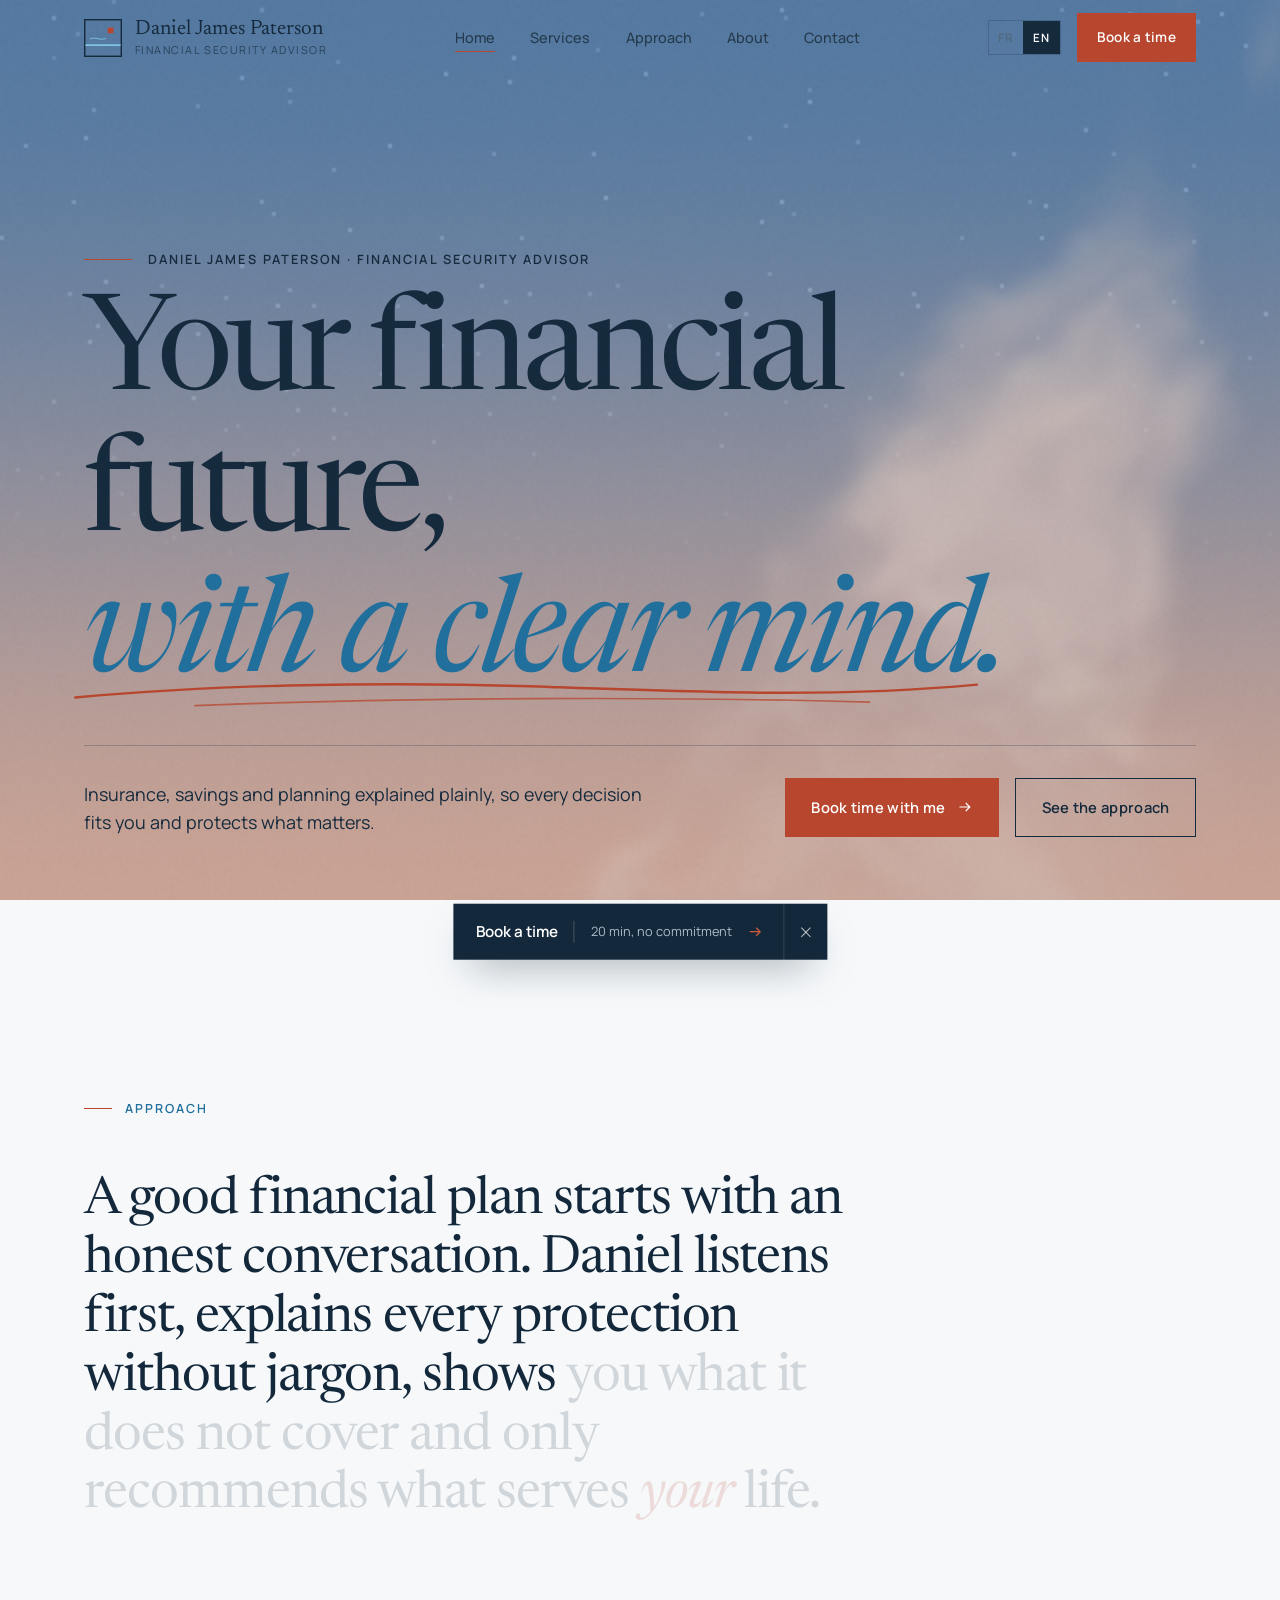
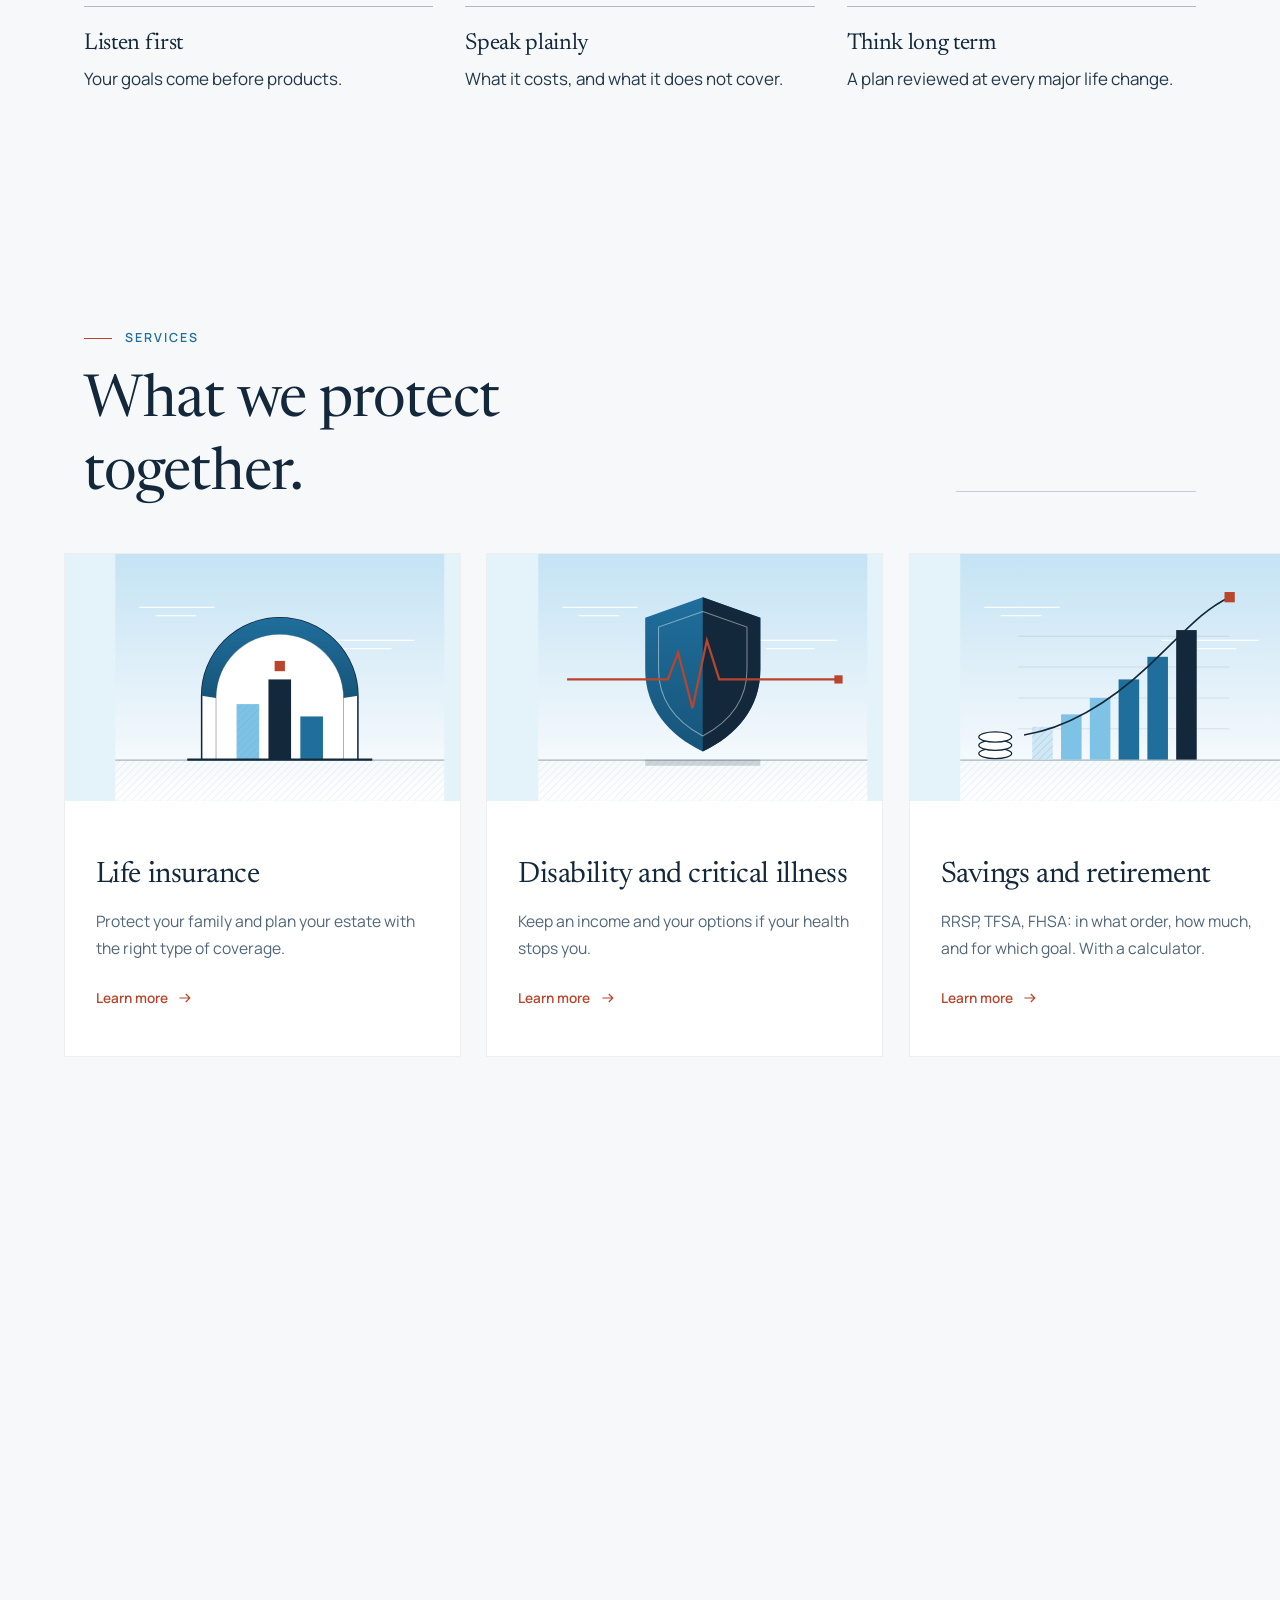
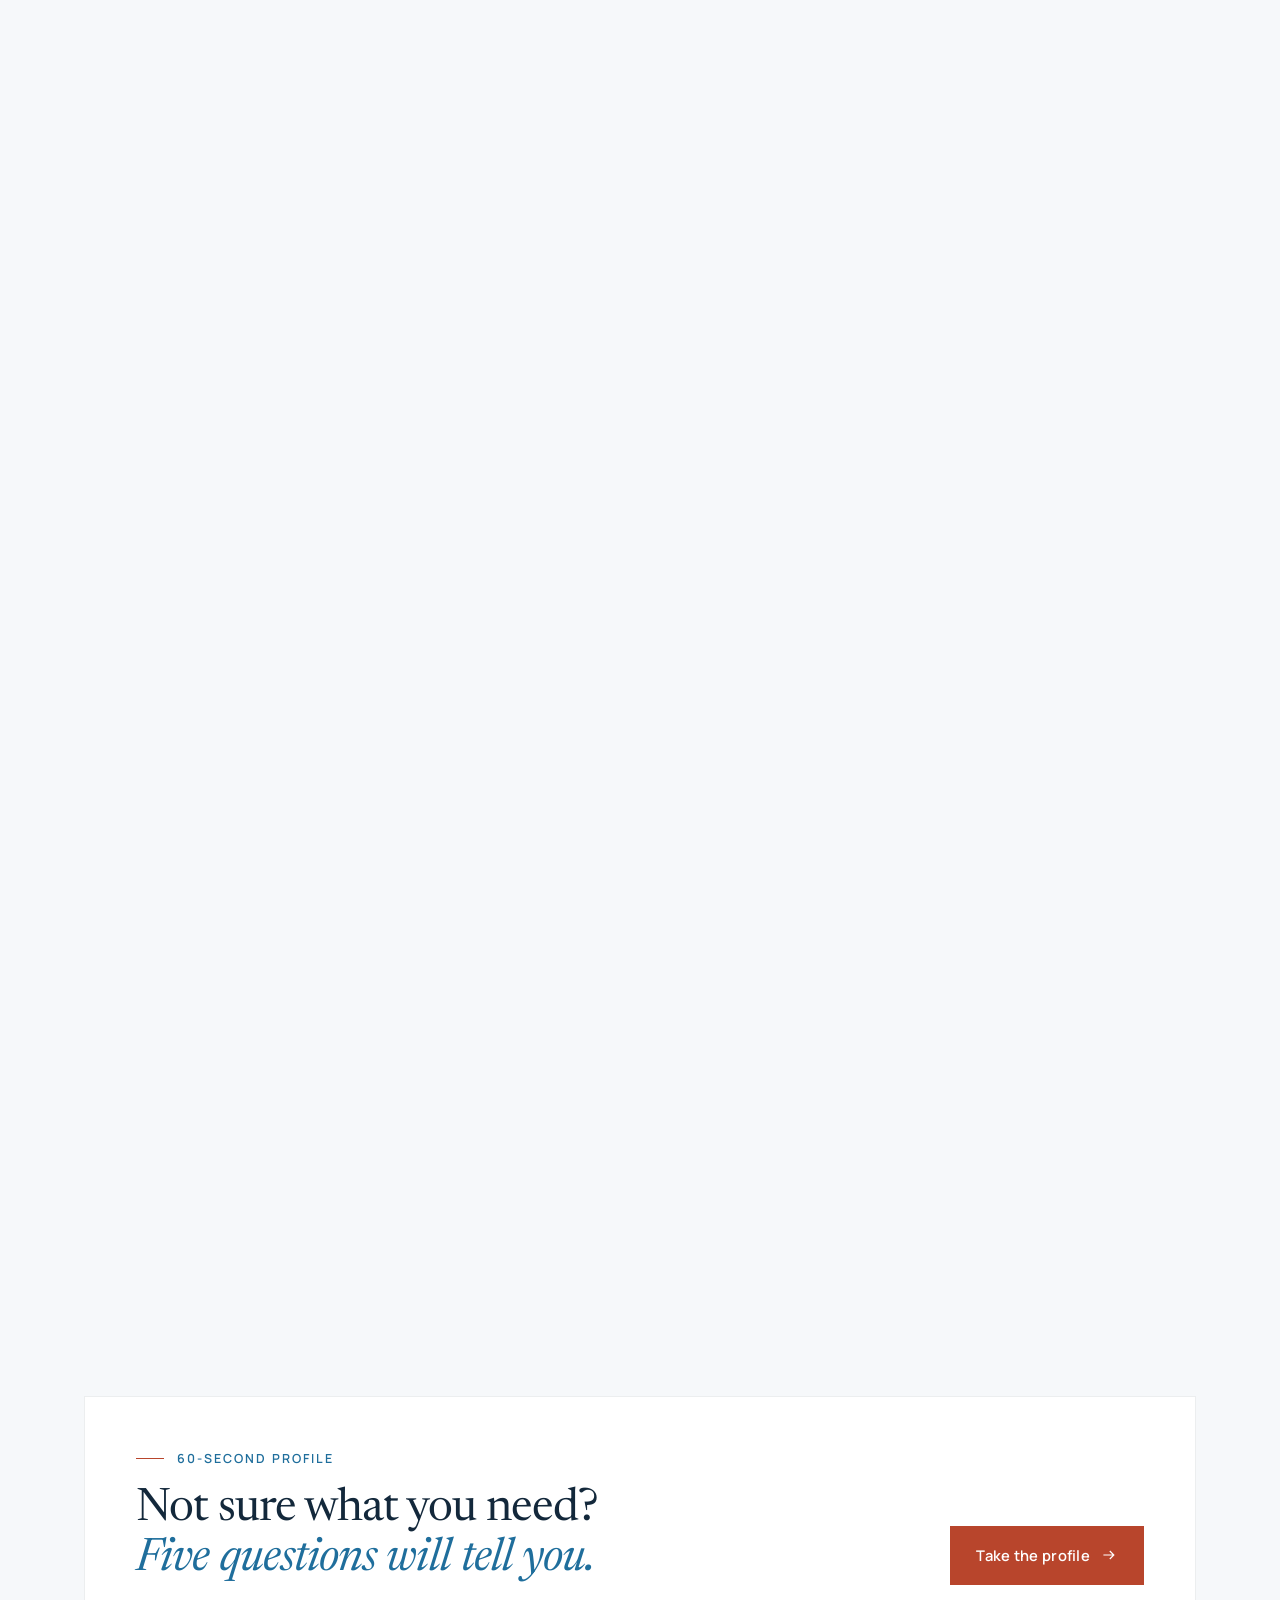
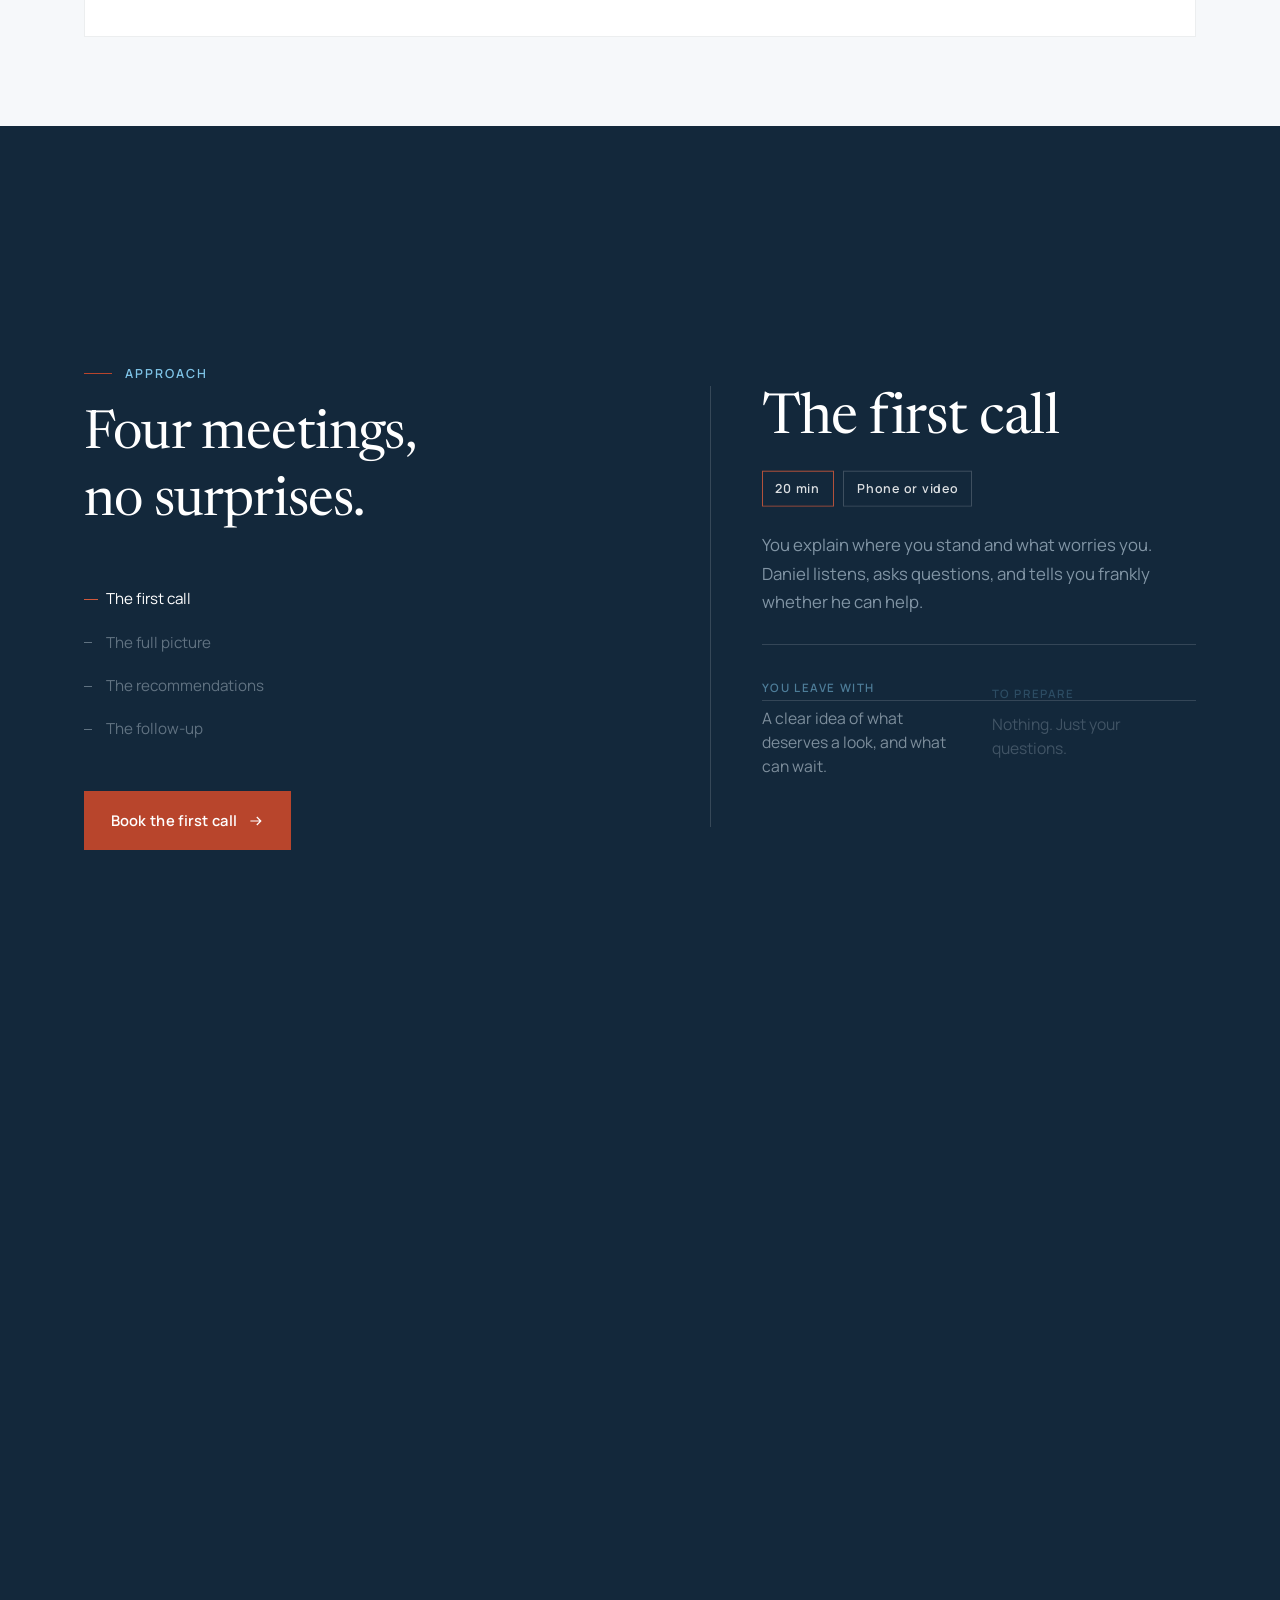
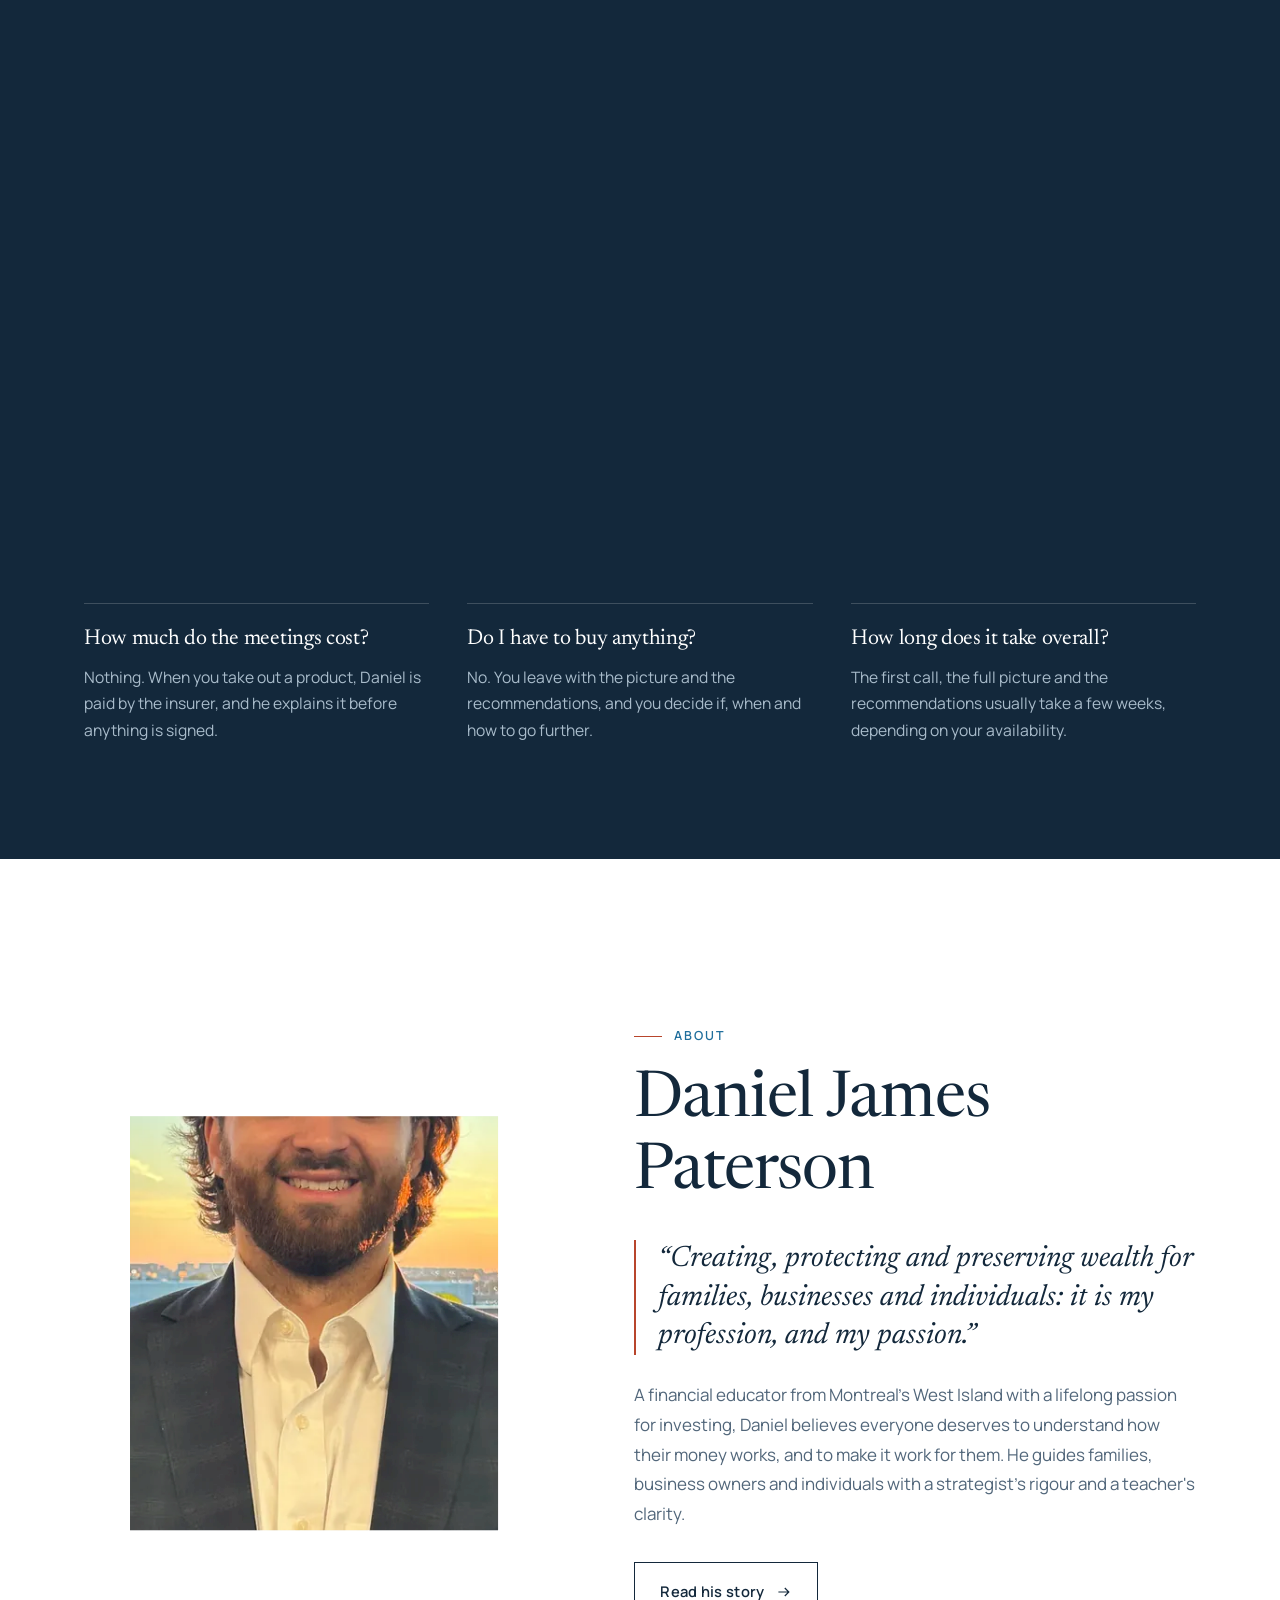
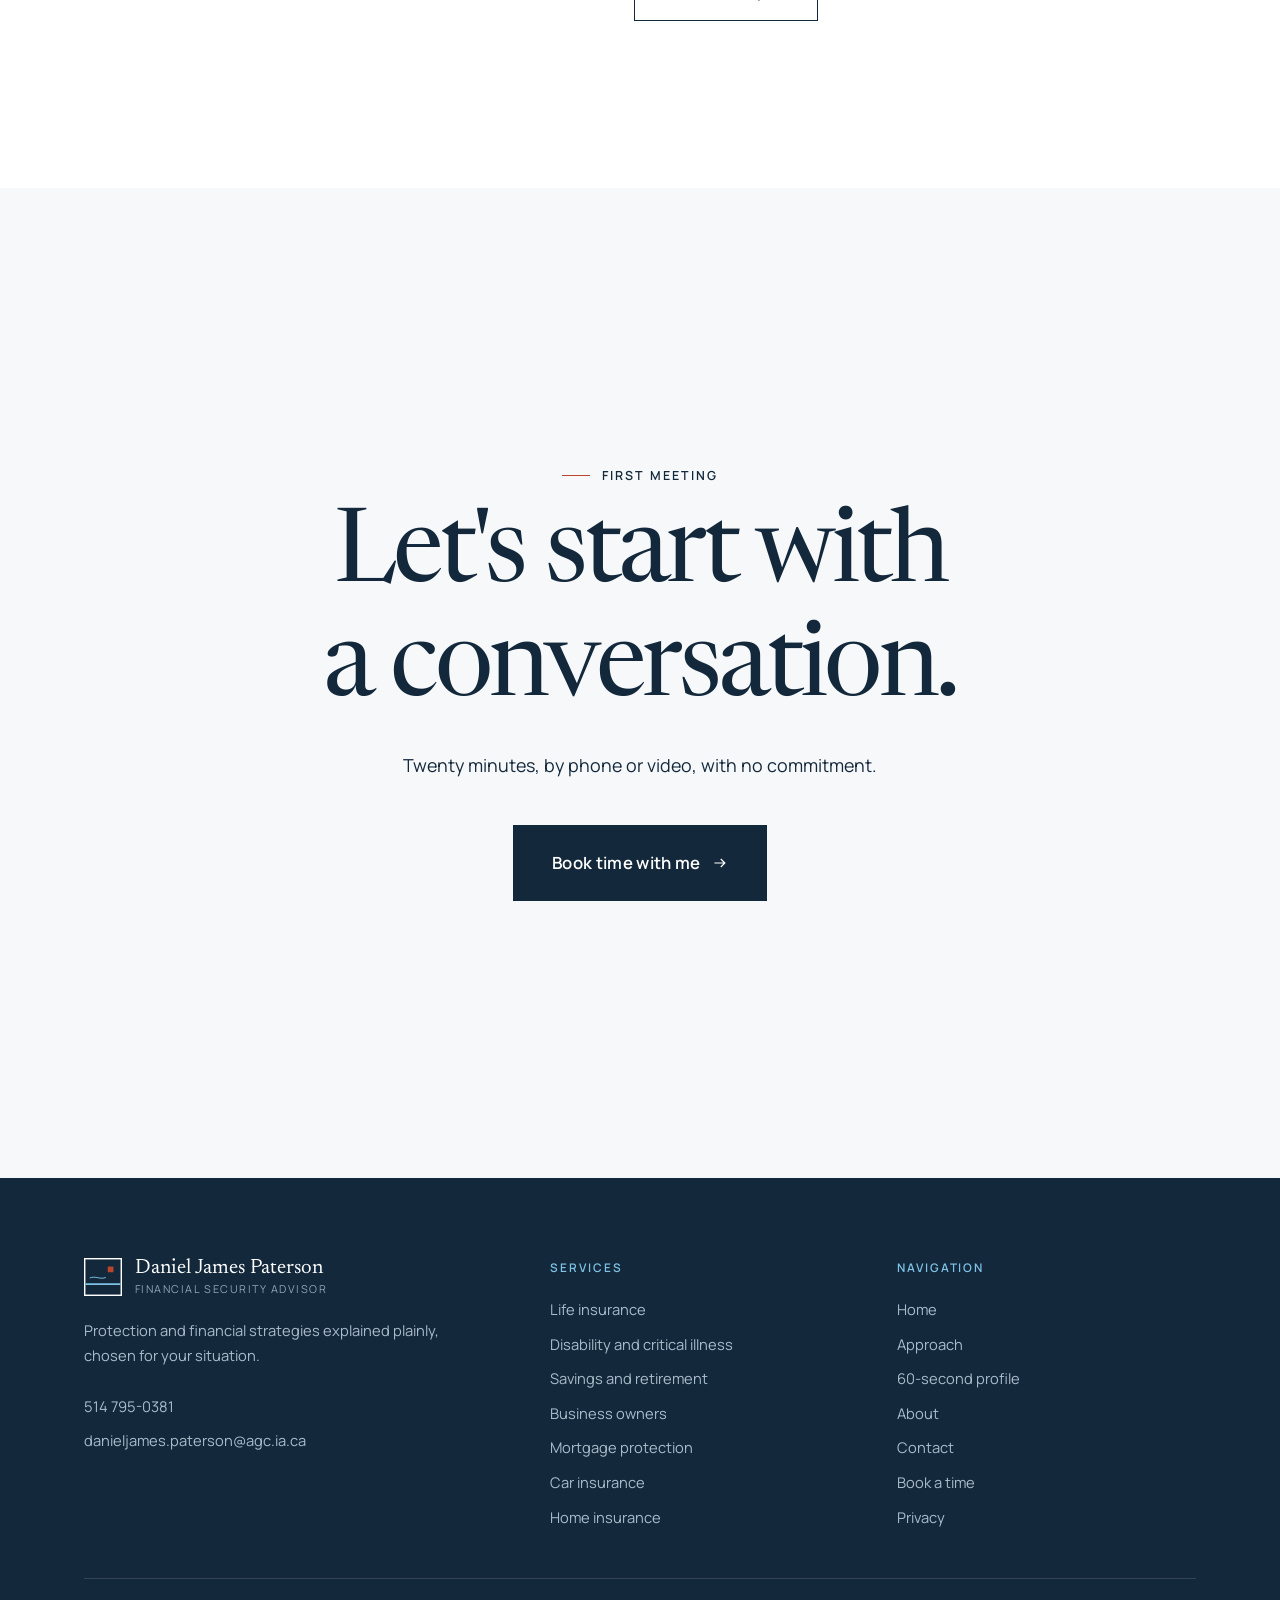
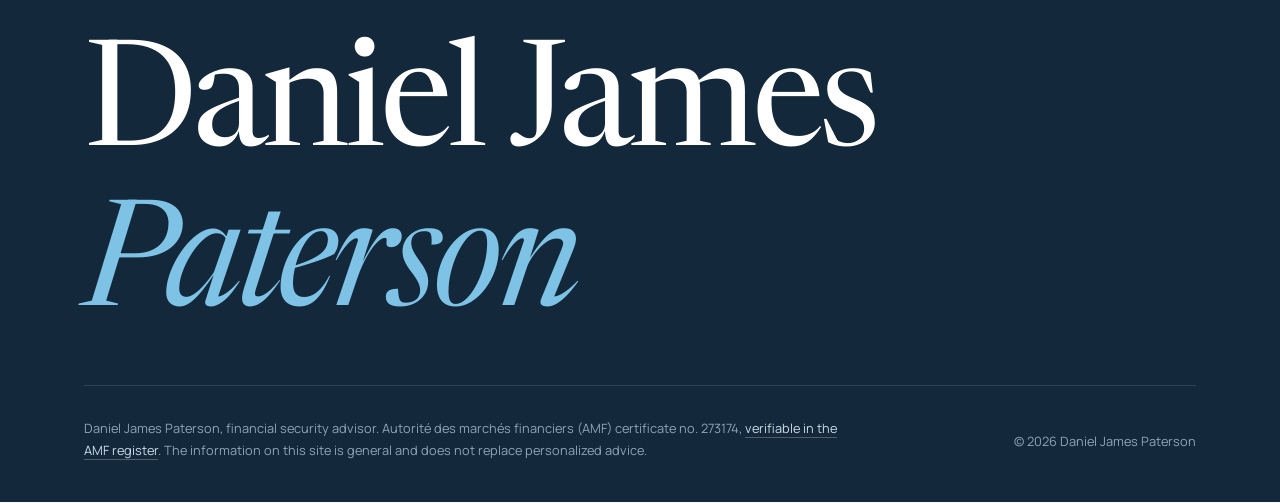
==== commit fc1ae519: "Pied de page : certificat AMF no 273174 avec lien vers le registre de l'AMF Co-Authored-By: Claude O" ====
--- a/index.html
+++ b/index.html
@@ -422,7 +422,7 @@
     </div>
     <div class="footer-giant" aria-hidden="true"><span class="line-mask"><span>Daniel James</span></span><span class="line-mask"><span><em>Paterson</em></span></span></div>
     <div class="footer-legal">
-      <p><span lang="fr">Daniel James Paterson, conseiller en sécurité financière. <em class="todo">Numéro de certificat AMF et cabinet de rattachement à confirmer.</em> Les informations de ce site sont générales et ne remplacent pas un conseil personnalisé.</span><span lang="en">Daniel James Paterson, financial security advisor. <em class="todo">AMF certificate number and firm to be confirmed.</em> The information on this site is general and does not replace personalized advice.</span></p>
+      <p><span lang="fr">Daniel James Paterson, conseiller en sécurité financière. Certificat de l'Autorité des marchés financiers (AMF) no 273174, <a href="https://lautorite.qc.ca/grand-public/registres/registre-des-entreprises-et-des-individus-autorises-a-exercer" target="_blank" rel="noopener">vérifiable au registre de l'AMF</a>. Les informations de ce site sont générales et ne remplacent pas un conseil personnalisé.</span><span lang="en">Daniel James Paterson, financial security advisor. Autorité des marchés financiers (AMF) certificate no. 273174, <a href="https://lautorite.qc.ca/en/general-public/registers/register-of-firms-and-individuals-authorized-to-practise" target="_blank" rel="noopener">verifiable in the AMF register</a>. The information on this site is general and does not replace personalized advice.</span></p>
       <p>© <span data-year></span> Daniel James Paterson</p>
     </div>
   </div>
--- a/assets/site.css
+++ b/assets/site.css
@@ -551,3 +551,5 @@
 .nf-in { position: relative; z-index: 1; pointer-events: none; }
 .nf-in a, .nf-in button { pointer-events: auto; }
 .nf-tip { color: var(--texte2); margin: -.4rem 0 2rem; font-size: .95rem; }
+.footer-legal a { color: #C9DCEA; border-bottom: 1px solid rgba(255,255,255,.25); }
+.footer-legal a:hover { color: var(--blanc); border-color: var(--blanc); }
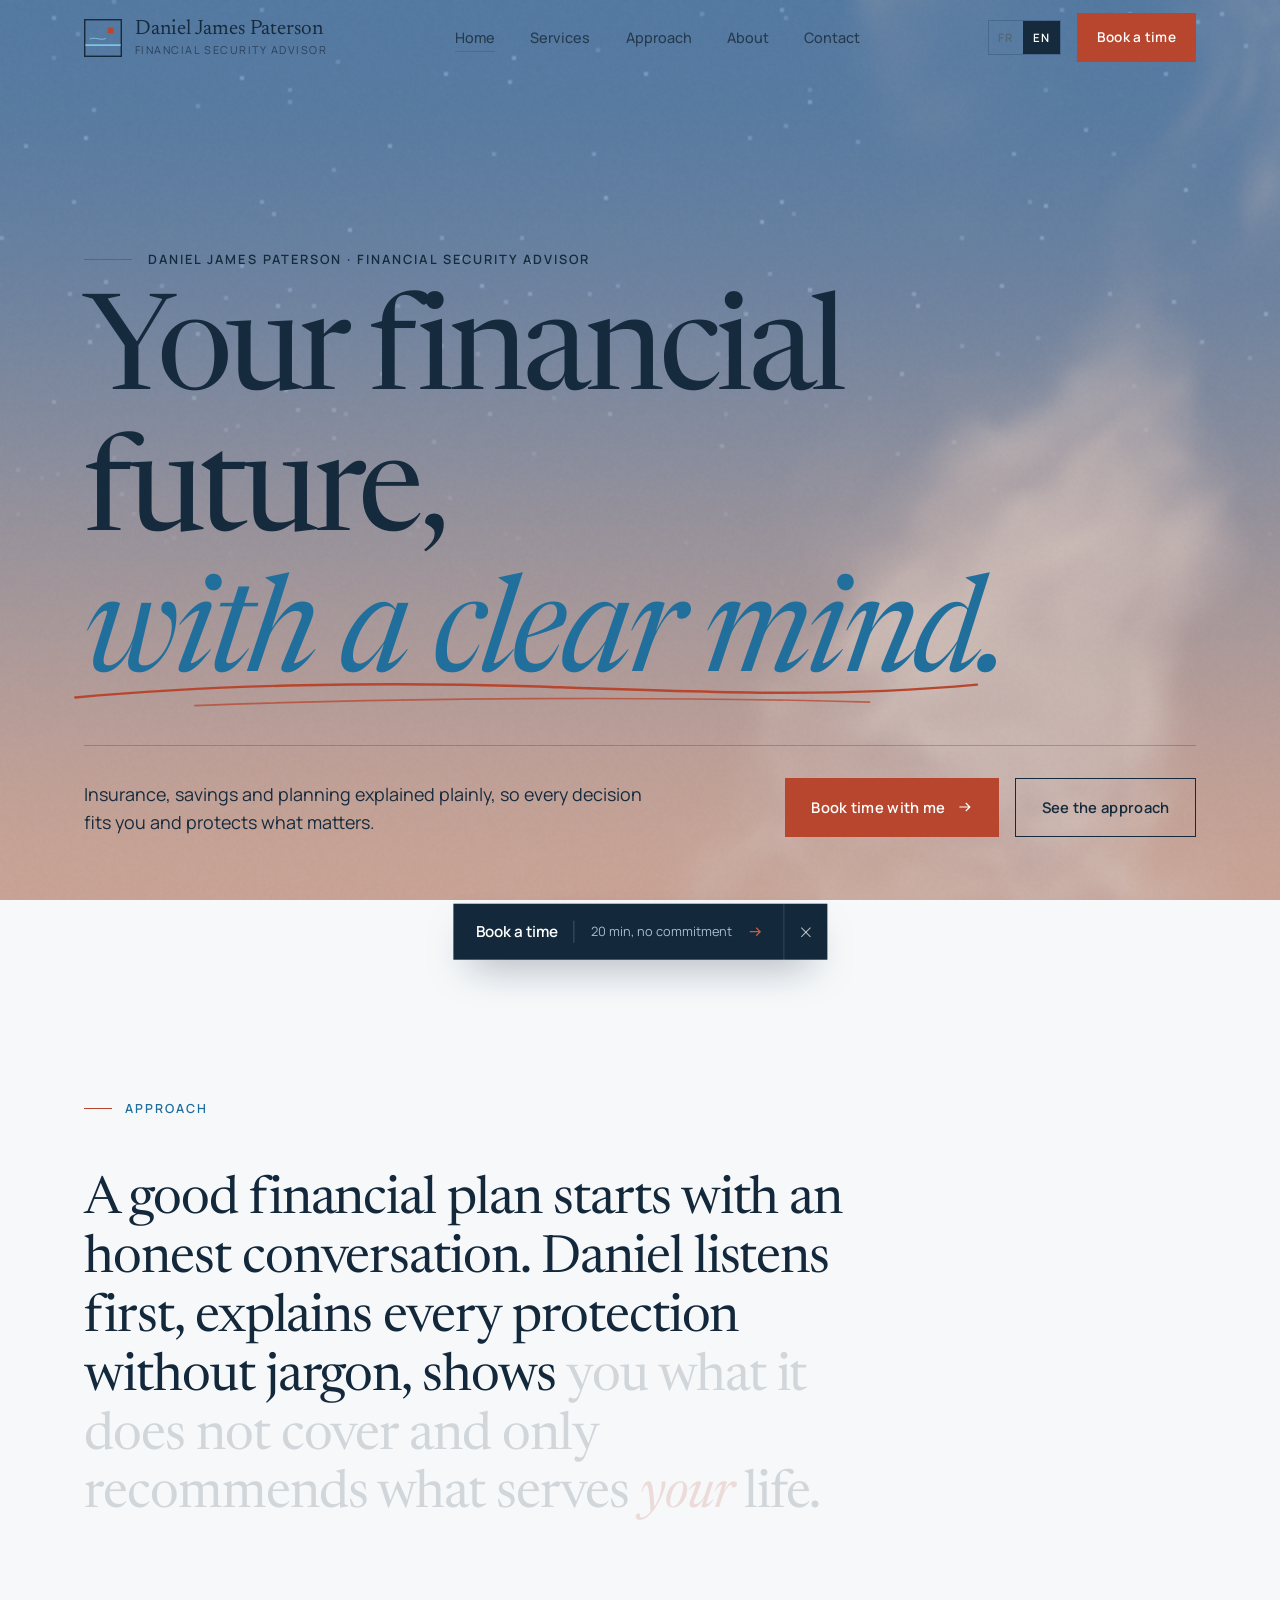
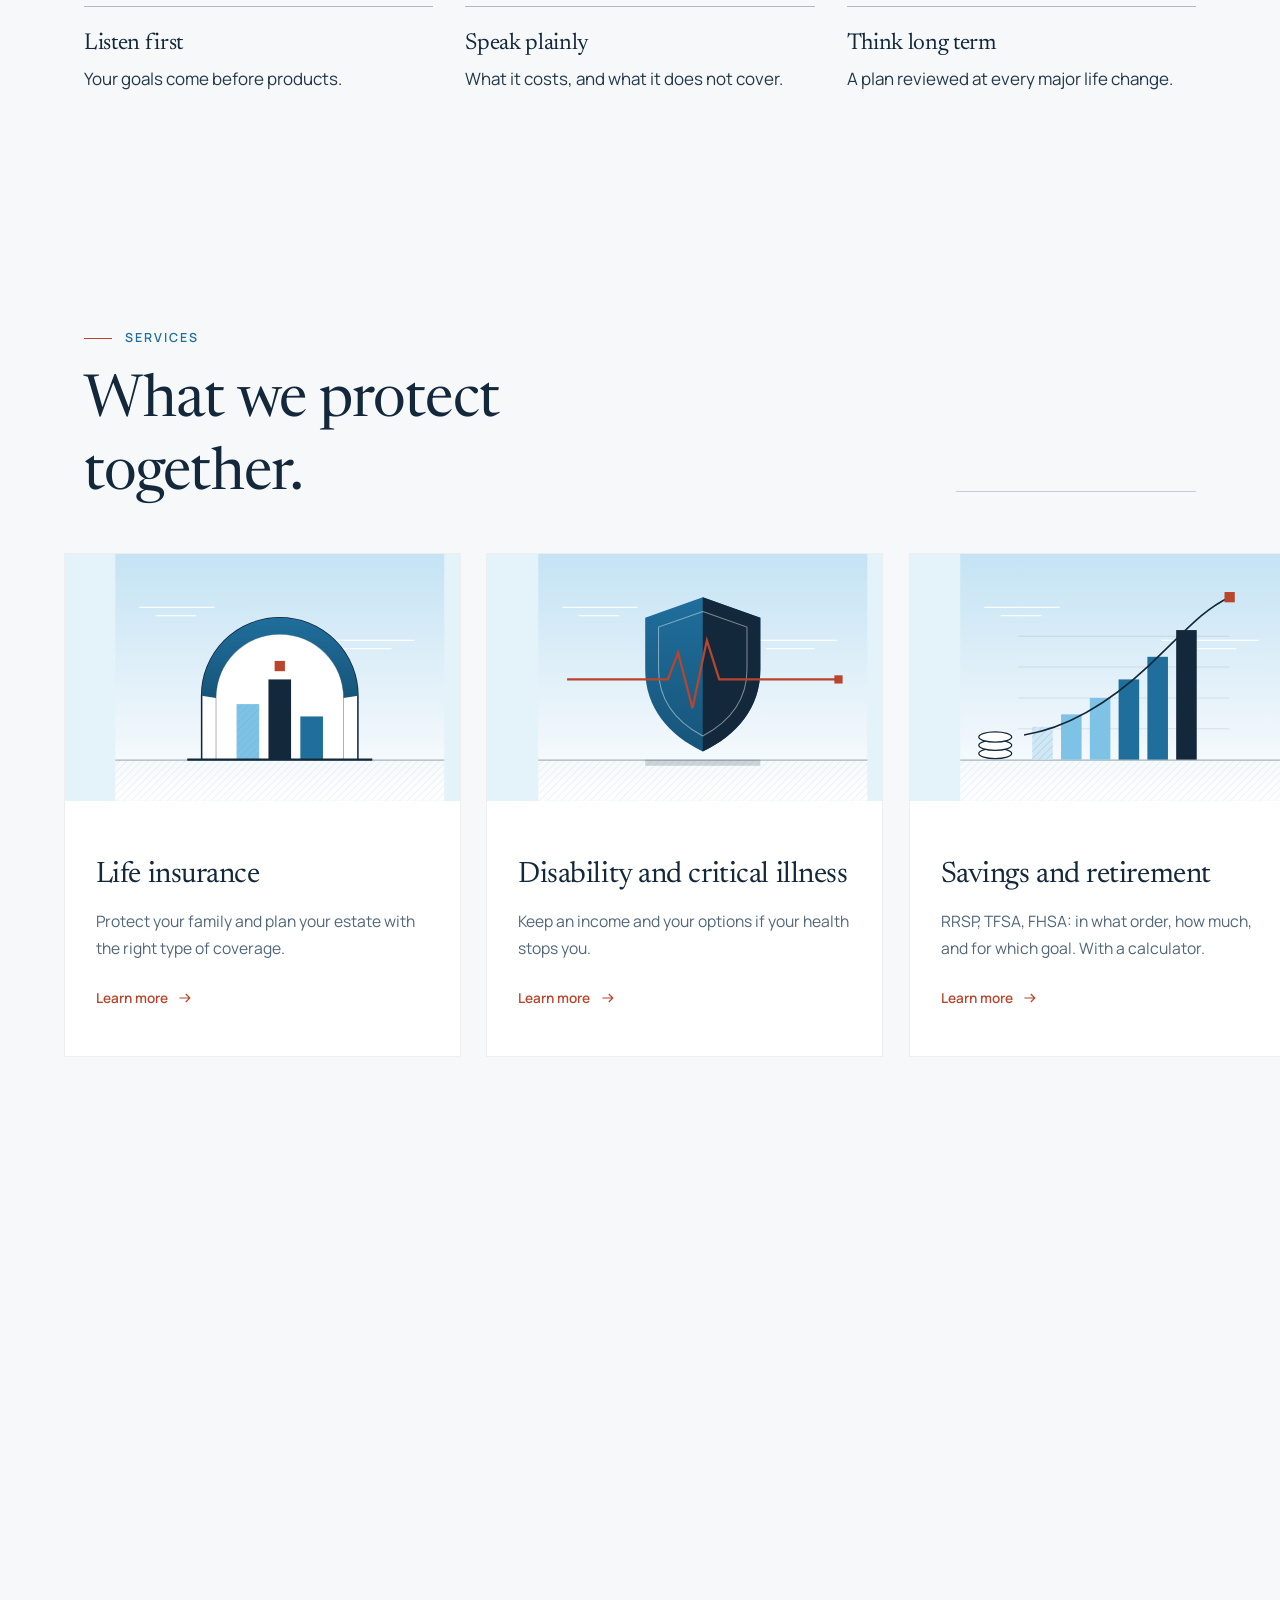
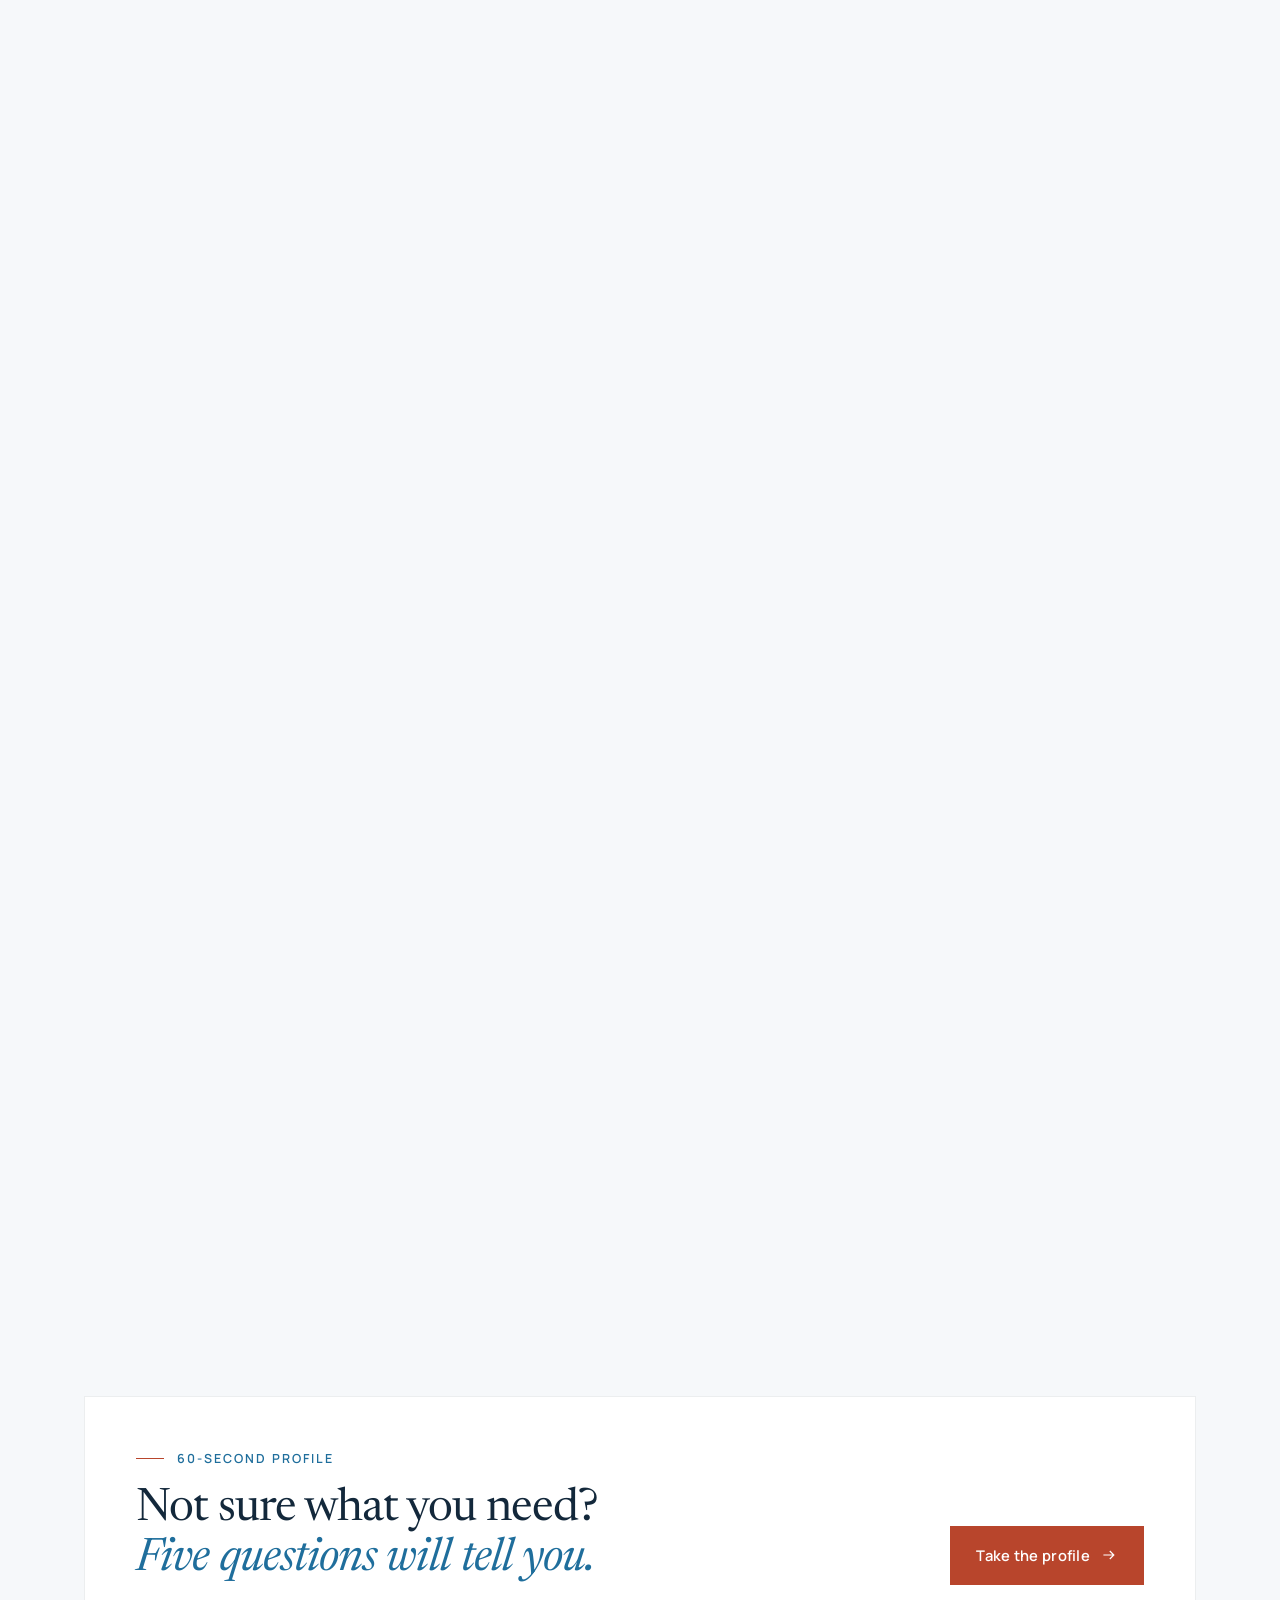
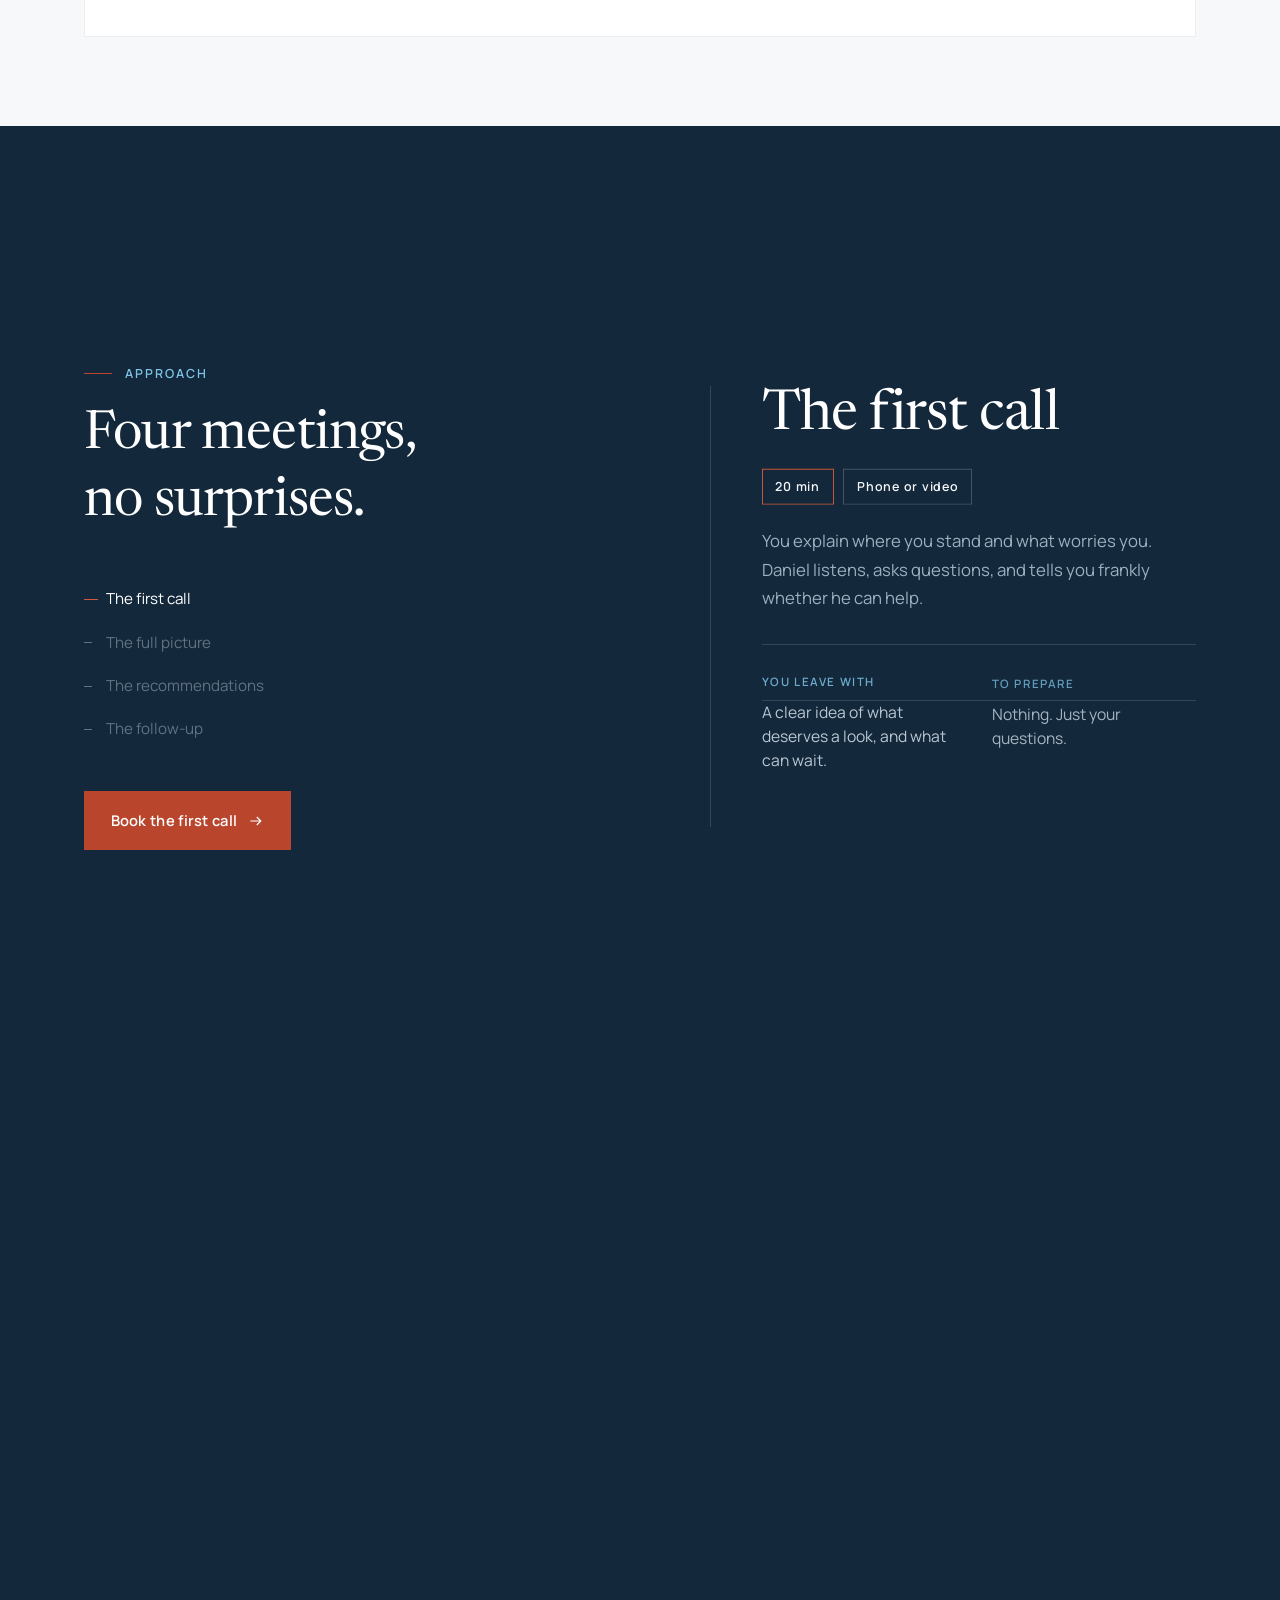
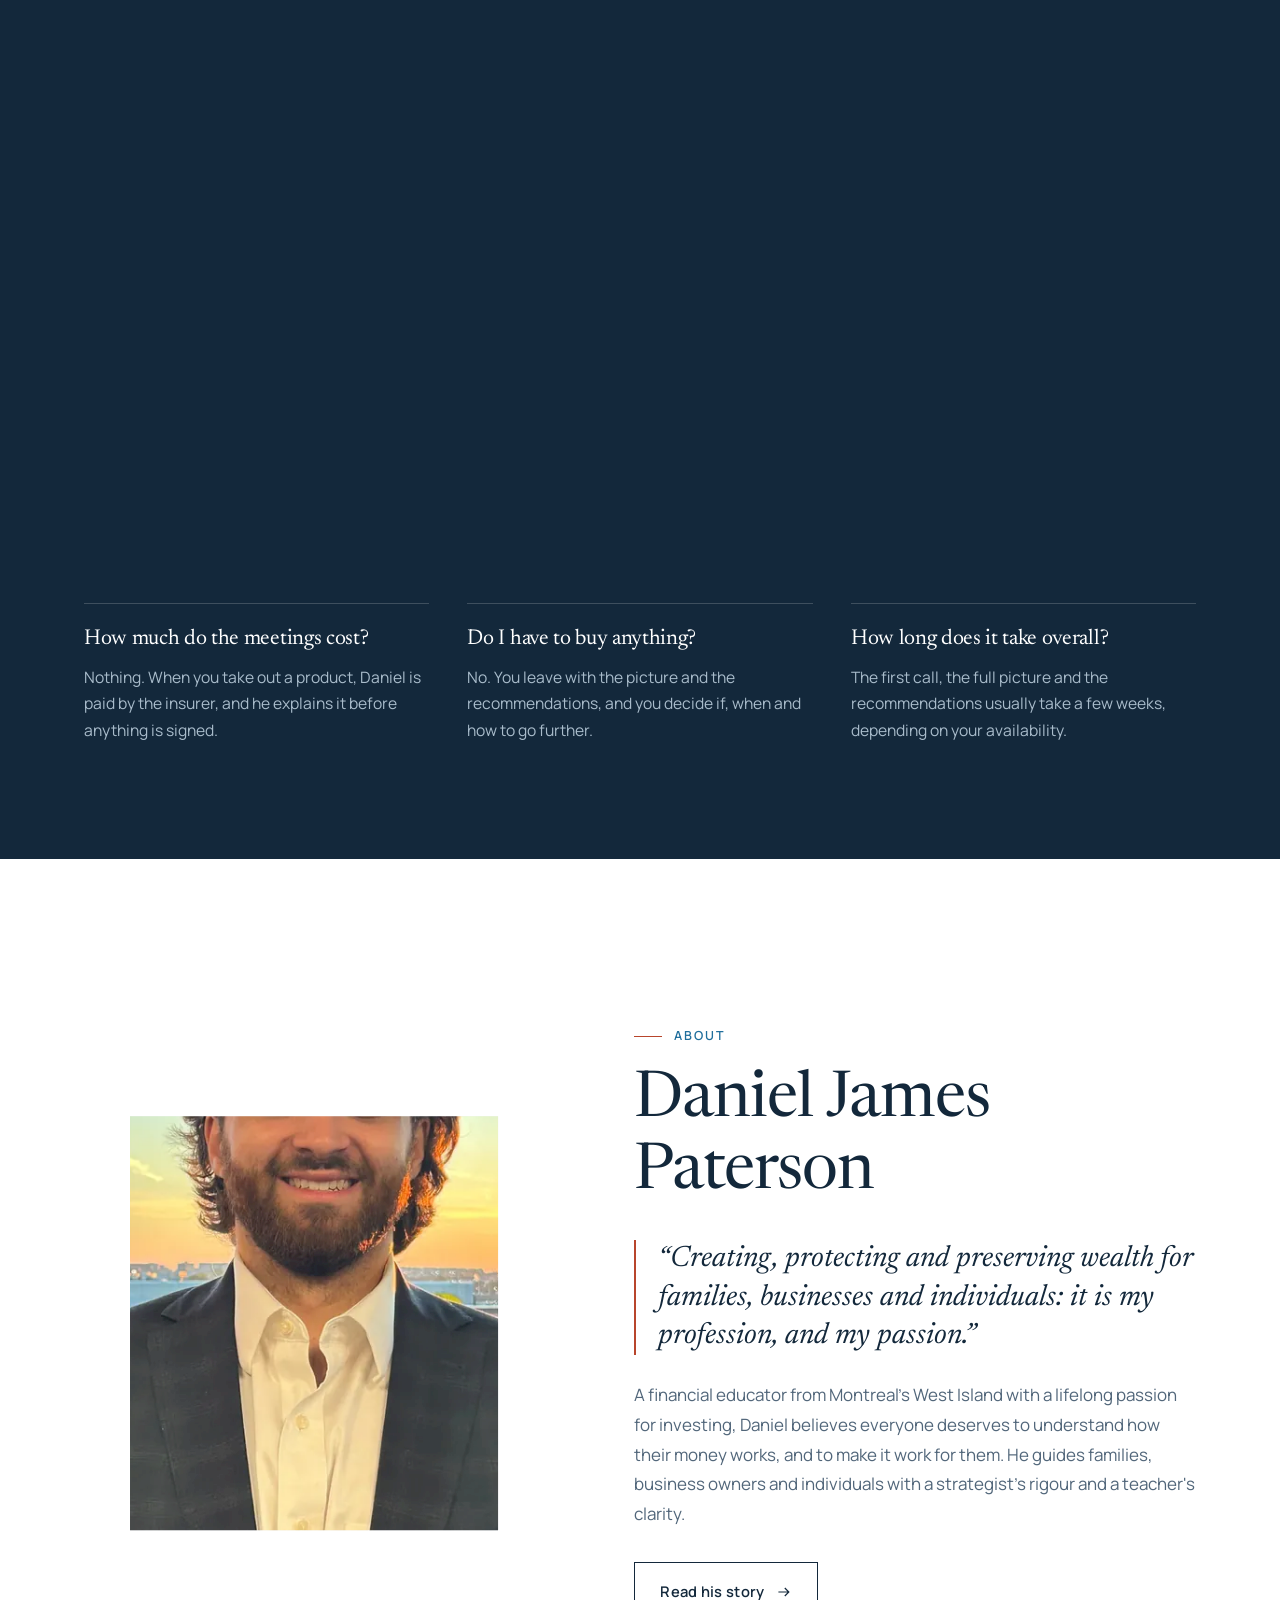
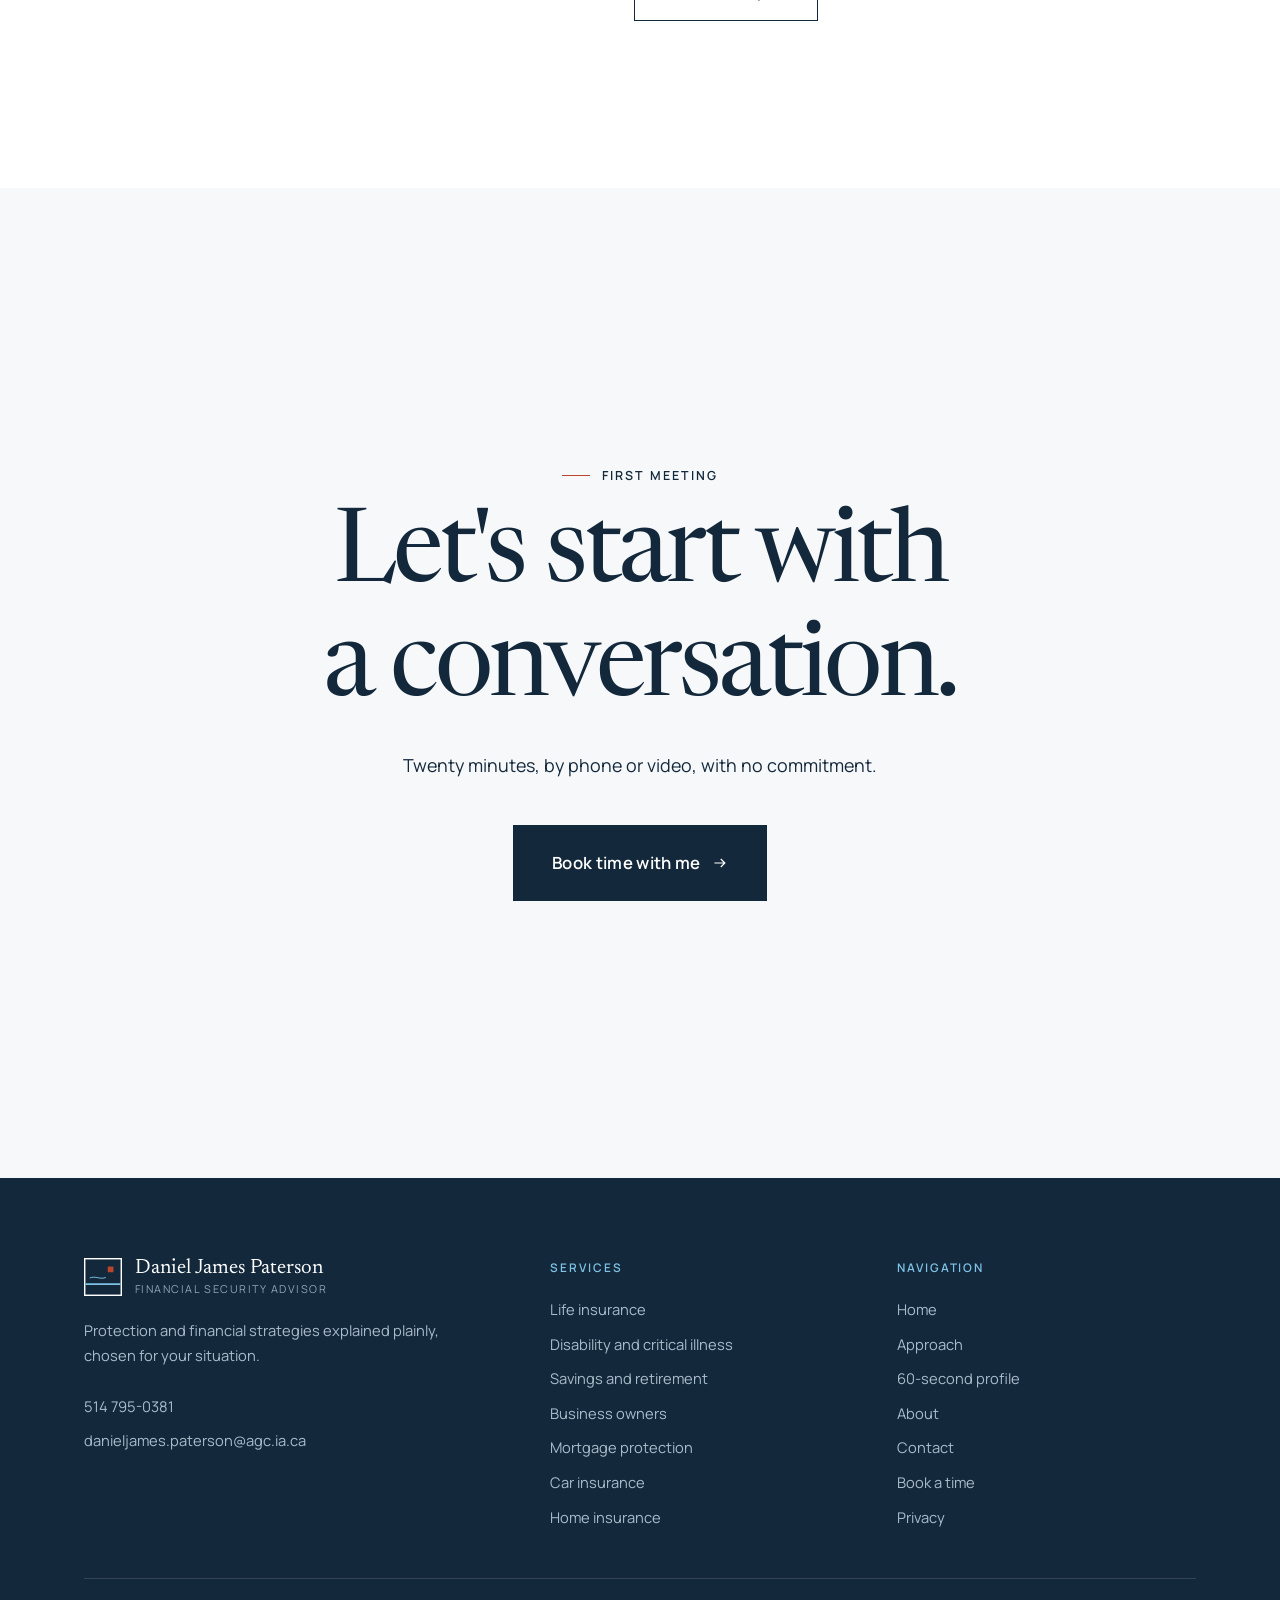
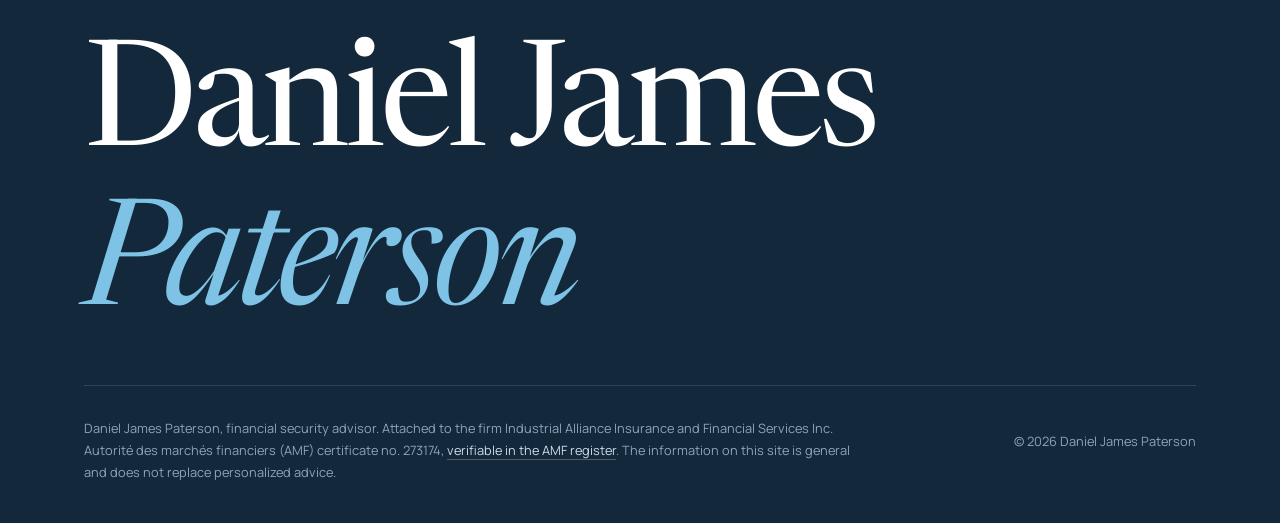
==== commit ed0b8342: "Pied de page : cabinet de rattachement Industrielle Alliance, Assurance et services financiers inc. " ====
--- a/index.html
+++ b/index.html
@@ -422,7 +422,7 @@
     </div>
     <div class="footer-giant" aria-hidden="true"><span class="line-mask"><span>Daniel James</span></span><span class="line-mask"><span><em>Paterson</em></span></span></div>
     <div class="footer-legal">
-      <p><span lang="fr">Daniel James Paterson, conseiller en sécurité financière. Certificat de l'Autorité des marchés financiers (AMF) no 273174, <a href="https://lautorite.qc.ca/grand-public/registres/registre-des-entreprises-et-des-individus-autorises-a-exercer" target="_blank" rel="noopener">vérifiable au registre de l'AMF</a>. Les informations de ce site sont générales et ne remplacent pas un conseil personnalisé.</span><span lang="en">Daniel James Paterson, financial security advisor. Autorité des marchés financiers (AMF) certificate no. 273174, <a href="https://lautorite.qc.ca/en/general-public/registers/register-of-firms-and-individuals-authorized-to-practise" target="_blank" rel="noopener">verifiable in the AMF register</a>. The information on this site is general and does not replace personalized advice.</span></p>
+      <p><span lang="fr">Daniel James Paterson, conseiller en sécurité financière. Rattaché au cabinet Industrielle Alliance, Assurance et services financiers inc. Certificat de l'Autorité des marchés financiers (AMF) no 273174, <a href="https://lautorite.qc.ca/grand-public/registres/registre-des-entreprises-et-des-individus-autorises-a-exercer" target="_blank" rel="noopener">vérifiable au registre de l'AMF</a>. Les informations de ce site sont générales et ne remplacent pas un conseil personnalisé.</span><span lang="en">Daniel James Paterson, financial security advisor. Attached to the firm Industrial Alliance Insurance and Financial Services Inc. Autorité des marchés financiers (AMF) certificate no. 273174, <a href="https://lautorite.qc.ca/en/general-public/registers/register-of-firms-and-individuals-authorized-to-practise" target="_blank" rel="noopener">verifiable in the AMF register</a>. The information on this site is general and does not replace personalized advice.</span></p>
       <p>© <span data-year></span> Daniel James Paterson</p>
     </div>
   </div>
